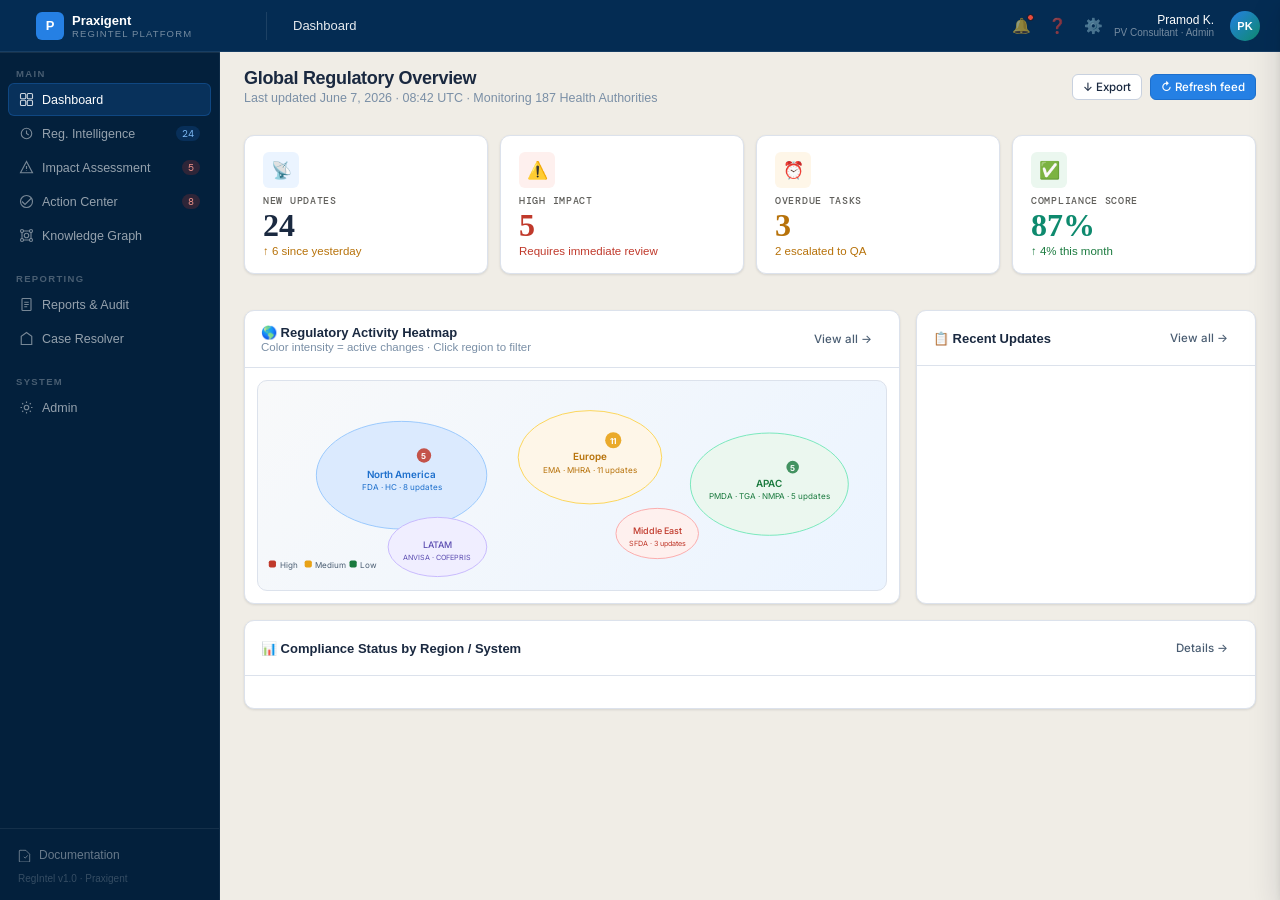
==== platform.html @ 12caf303 "Add files via upload" ====
<!DOCTYPE html>
<html lang="en">
<head>
<meta charset="UTF-8"/>
<meta name="viewport" content="width=device-width,initial-scale=1.0"/>
<title>Praxigent RegIntel Platform</title>
<link rel="preconnect" href="https://fonts.googleapis.com"/>
<link href="https://fonts.googleapis.com/css2?family=Inter:wght@300;400;500;600&family=DM+Mono:wght@400;500&display=swap" rel="stylesheet"/>
<style>
:root{
  --c-navy:#0A1628;--c-navy2:#122040;--c-navy3:#1A3055;
  --c-blue:#1D6FCC;--c-blue2:#2580E4;--c-blue-lt:#EBF4FF;
  --c-teal:#0E8A6E;--c-teal-lt:#E8F7F4;
  --c-red:#C0392B;--c-red-lt:#FEF0EE;
  --c-amber:#B7720A;--c-amber-lt:#FEF6E8;
  --c-green:#1A7A3E;--c-green-lt:#EBF7EF;
  --c-purple:#5C4DB1;--c-purple-lt:#F0EEFF;
  --c-gray-50:#F8F9FA;--c-gray-100:#F0F2F5;--c-gray-200:#E4E8EE;
  --c-gray-300:#CBD2DC;--c-gray-400:#9AAAB8;--c-gray-500:#6B7E95;
  --c-gray-600:#4A5D72;--c-gray-700:#2E3D52;--c-gray-900:#0F1A28;
  --c-white:#FFFFFF;--c-text:#1A2940;--c-text-2:#4A5D72;--c-text-3:#7A8FA6;
  --c-border:#DCE2EC;--c-border2:#C8D1DF;
  --f-sans:'Inter',system-ui,sans-serif;--f-mono:'DM Mono',monospace;
  --sidebar-w:220px;--topbar-h:52px;
  --shadow-sm:0 1px 3px rgba(10,22,40,.08),0 1px 2px rgba(10,22,40,.04);
  --shadow-md:0 4px 12px rgba(10,22,40,.10),0 2px 4px rgba(10,22,40,.06);
  --shadow-lg:0 12px 32px rgba(10,22,40,.14),0 4px 8px rgba(10,22,40,.08);
  --radius:6px;--radius-lg:10px;
}
*,*::before,*::after{box-sizing:border-box;margin:0;padding:0;}
html,body{height:100%;overflow:hidden;}
body{font-family:var(--f-sans);font-size:13px;color:var(--c-text);background:var(--c-gray-100);display:flex;flex-direction:column;}
.topbar{height:var(--topbar-h);background:var(--c-navy);display:flex;align-items:center;padding:0 16px 0 0;flex-shrink:0;z-index:100;box-shadow:0 1px 0 rgba(255,255,255,.08);}
.topbar-logo{width:var(--sidebar-w);padding:0 16px;display:flex;align-items:center;gap:8px;flex-shrink:0;}
.topbar-logo-mark{width:28px;height:28px;border-radius:6px;background:var(--c-blue2);display:flex;align-items:center;justify-content:center;}
.topbar-logo-mark span{font-size:13px;font-weight:600;color:#fff;}
.topbar-logo-text .brand{font-size:13px;font-weight:600;color:#fff;}
.topbar-logo-text .product{font-size:9.5px;font-weight:500;color:rgba(255,255,255,.45);letter-spacing:.12em;text-transform:uppercase;}
.topbar-divider{width:1px;height:28px;background:rgba(255,255,255,.1);margin:0 12px;}
.topbar-breadcrumb{font-size:13px;color:rgba(255,255,255,.9);font-weight:500;}
.topbar-right{margin-left:auto;display:flex;align-items:center;gap:4px;}
.topbar-icon-btn{width:32px;height:32px;border-radius:var(--radius);border:none;background:transparent;color:rgba(255,255,255,.55);cursor:pointer;display:flex;align-items:center;justify-content:center;font-size:15px;transition:all .15s;}
.topbar-icon-btn:hover{background:rgba(255,255,255,.08);color:#fff;}
.notif-wrap{position:relative;}
.notif-dot{position:absolute;top:4px;right:4px;width:7px;height:7px;border-radius:50%;background:#E74C3C;border:1.5px solid var(--c-navy);}
.topbar-avatar{width:30px;height:30px;border-radius:50%;background:linear-gradient(135deg,var(--c-blue2),var(--c-teal));display:flex;align-items:center;justify-content:center;font-size:11px;font-weight:600;color:#fff;cursor:pointer;margin-left:4px;}
.topbar-user-info{text-align:right;margin-right:8px;}
.topbar-user-info .name{font-size:12px;font-weight:500;color:#fff;}
.topbar-user-info .role{font-size:10px;color:rgba(255,255,255,.45);}
.shell{display:flex;flex:1;overflow:hidden;}
.sidebar{width:var(--sidebar-w);flex-shrink:0;background:var(--c-navy2);display:flex;flex-direction:column;overflow-y:auto;border-right:1px solid rgba(255,255,255,.06);}
.sidebar-section{padding:16px 8px 4px;}
.sidebar-section-label{font-size:9.5px;font-weight:600;color:rgba(255,255,255,.28);letter-spacing:.14em;text-transform:uppercase;padding:0 8px;margin-bottom:4px;}
.nav-item{display:flex;align-items:center;gap:8px;padding:8px 10px;border-radius:var(--radius);cursor:pointer;color:rgba(255,255,255,.58);font-size:12.5px;font-weight:400;transition:all .12s;margin-bottom:1px;border:1px solid transparent;}
.nav-item:hover{background:rgba(255,255,255,.06);color:rgba(255,255,255,.85);}
.nav-item.active{background:rgba(29,111,204,.22);color:#fff;font-weight:500;border-color:rgba(29,111,204,.35);}
.nav-item svg{width:15px;height:15px;flex-shrink:0;opacity:.8;}
.nav-badge{margin-left:auto;font-family:var(--f-mono);font-size:10px;background:rgba(199,56,44,.22);color:#F1948A;padding:1px 6px;border-radius:10px;}
.nav-badge.blue{background:rgba(29,111,204,.2);color:#7DB9F4;}
.sidebar-footer{margin-top:auto;padding:12px 8px;border-top:1px solid rgba(255,255,255,.07);}
.sidebar-footer-item{display:flex;align-items:center;gap:8px;padding:7px 10px;border-radius:var(--radius);cursor:pointer;color:rgba(255,255,255,.4);font-size:12px;transition:all .12s;}
.sidebar-footer-item:hover{color:rgba(255,255,255,.7);background:rgba(255,255,255,.05);}
.main{flex:1;display:flex;flex-direction:column;overflow:hidden;min-height:0;}
.view{display:none;flex:1;flex-direction:column;overflow:hidden;min-height:0;}
.view.active{display:flex;}
.page-hdr{padding:16px 24px 0;flex-shrink:0;}
.page-hdr-row{display:flex;align-items:center;gap:12px;margin-bottom:14px;}
.page-title{font-size:18px;font-weight:600;color:var(--c-text);letter-spacing:-.3px;}
.page-subtitle{font-size:12.5px;color:var(--c-text-3);margin-top:2px;}
.page-hdr-right{margin-left:auto;display:flex;gap:8px;}
.btn{display:inline-flex;align-items:center;gap:6px;padding:7px 14px;border-radius:var(--radius);font-size:12.5px;font-weight:500;font-family:var(--f-sans);cursor:pointer;border:1px solid transparent;transition:all .15s;white-space:nowrap;}
.btn-primary{background:var(--c-blue2);color:#fff;border-color:var(--c-blue);}
.btn-primary:hover{background:#1A70D4;}
.btn-secondary{background:#fff;color:var(--c-text);border-color:var(--c-border2);}
.btn-secondary:hover{background:var(--c-gray-50);}
.btn-ghost{background:transparent;color:var(--c-text-2);border-color:transparent;}
.btn-ghost:hover{background:var(--c-gray-100);}
.btn-sm{padding:5px 10px;font-size:11.5px;}
.chip{display:inline-flex;align-items:center;gap:4px;padding:2px 8px;border-radius:20px;font-size:11px;font-weight:500;white-space:nowrap;}
.chip::before{content:'';width:5px;height:5px;border-radius:50%;flex-shrink:0;}
.chip-red{background:var(--c-red-lt);color:var(--c-red);}
.chip-red::before{background:var(--c-red);}
.chip-amber{background:var(--c-amber-lt);color:var(--c-amber);}
.chip-amber::before{background:var(--c-amber);}
.chip-green{background:var(--c-green-lt);color:var(--c-green);}
.chip-green::before{background:var(--c-green);}
.chip-blue{background:var(--c-blue-lt);color:var(--c-blue);}
.chip-blue::before{background:var(--c-blue2);}
.chip-purple{background:var(--c-purple-lt);color:var(--c-purple);}
.chip-purple::before{background:var(--c-purple);}
.chip-gray{background:var(--c-gray-100);color:var(--c-gray-600);}
.chip-gray::before{background:var(--c-gray-400);}
.card{background:#fff;border-radius:var(--radius-lg);border:1px solid var(--c-border);box-shadow:var(--shadow-sm);}
.card-hdr{padding:14px 16px;border-bottom:1px solid var(--c-border);display:flex;align-items:center;gap:8px;}
.card-hdr-title{font-size:13px;font-weight:600;color:var(--c-text);}
.card-hdr-sub{font-size:11.5px;color:var(--c-text-3);margin-top:1px;}
.card-hdr-right{margin-left:auto;display:flex;gap:6px;}
.kpi-grid{display:grid;grid-template-columns:repeat(4,1fr);gap:12px;margin-bottom:16px;}
.kpi-tile{background:#fff;border-radius:var(--radius-lg);border:1px solid var(--c-border);padding:16px 18px;box-shadow:var(--shadow-sm);}
.kpi-icon{width:36px;height:36px;border-radius:var(--radius);display:flex;align-items:center;justify-content:center;font-size:17px;margin-bottom:6px;}
.kpi-label{font-size:11px;font-weight:500;color:var(--c-text-3);text-transform:uppercase;letter-spacing:.06em;margin-bottom:2px;}
.kpi-val{font-size:28px;font-weight:600;color:var(--c-text);line-height:1.1;}
.kpi-delta{font-size:11.5px;margin-top:3px;}
.data-table-wrap{overflow:auto;flex:1;}
.data-table{width:100%;border-collapse:collapse;}
.data-table th{text-align:left;padding:9px 14px;font-size:10.5px;font-weight:600;text-transform:uppercase;letter-spacing:.06em;color:var(--c-text-3);border-bottom:1px solid var(--c-border);background:var(--c-gray-50);white-space:nowrap;position:sticky;top:0;z-index:2;}
.data-table td{padding:10px 14px;border-bottom:1px solid var(--c-gray-100);font-size:12.5px;color:var(--c-text);vertical-align:middle;}
.data-table tr:last-child td{border-bottom:none;}
.data-table tbody tr{cursor:pointer;transition:background .1s;}
.data-table tbody tr:hover td{background:var(--c-blue-lt);}
.filters-bar{display:flex;gap:8px;padding:12px 24px;align-items:center;border-bottom:1px solid var(--c-border);background:#fff;flex-shrink:0;flex-wrap:wrap;}
.search-box{display:flex;align-items:center;gap:6px;background:var(--c-gray-50);border:1px solid var(--c-border);border-radius:var(--radius);padding:6px 10px;min-width:220px;}
.search-box input{border:none;background:transparent;font-size:12.5px;color:var(--c-text);outline:none;width:100%;}
.search-box input::placeholder{color:var(--c-text-3);}
.filter-select{border:1px solid var(--c-border);border-radius:var(--radius);padding:6px 28px 6px 10px;font-size:12.5px;color:var(--c-text);background:var(--c-gray-50);cursor:pointer;appearance:none;background-image:url("data:image/svg+xml,%3Csvg xmlns='http://www.w3.org/2000/svg' width='12' height='8'%3E%3Cpath d='M1 1l5 5 5-5' stroke='%236B7E95' stroke-width='1.5' fill='none' stroke-linecap='round'/%3E%3C/svg%3E");background-repeat:no-repeat;background-position:right 8px center;outline:none;}
.panel-overlay{position:fixed;inset:0;background:rgba(10,22,40,.4);z-index:200;display:none;}
.panel-overlay.open{display:block;}
.slide-panel{position:fixed;top:0;right:0;bottom:0;width:520px;background:#fff;z-index:201;box-shadow:var(--shadow-lg);display:flex;flex-direction:column;transform:translateX(100%);transition:transform .25s cubic-bezier(.4,0,.2,1);}
.slide-panel.open{transform:translateX(0);}
.sp-hdr{padding:16px 20px;border-bottom:1px solid var(--c-border);display:flex;align-items:flex-start;gap:10px;flex-shrink:0;}
.sp-hdr-info{flex:1;}
.sp-hdr-title{font-size:15px;font-weight:600;color:var(--c-text);margin-bottom:3px;}
.sp-hdr-meta{font-size:11.5px;color:var(--c-text-3);display:flex;align-items:center;gap:8px;flex-wrap:wrap;}
.sp-close{width:30px;height:30px;border-radius:var(--radius);border:none;background:var(--c-gray-100);cursor:pointer;display:flex;align-items:center;justify-content:center;font-size:16px;color:var(--c-text-2);}
.sp-close:hover{background:var(--c-gray-200);}
.sp-body{flex:1;overflow-y:auto;padding:20px;}
.sp-section{margin-bottom:20px;}
.sp-section-label{font-size:10.5px;font-weight:600;text-transform:uppercase;letter-spacing:.08em;color:var(--c-text-3);margin-bottom:8px;}
.sp-footer{padding:14px 20px;border-top:1px solid var(--c-border);display:flex;gap:8px;flex-shrink:0;}
.ai-summary{background:linear-gradient(135deg,#EBF4FF,#E8F7F4);border:1px solid rgba(29,111,204,.15);border-radius:var(--radius-lg);padding:14px 16px;margin-bottom:16px;}
.ai-summary-label{font-size:10px;font-weight:600;text-transform:uppercase;letter-spacing:.1em;color:var(--c-blue);display:flex;align-items:center;gap:6px;margin-bottom:6px;}
.ai-summary-label::before{content:'✦';font-size:12px;}
.ai-summary-text{font-size:12.5px;color:var(--c-text);line-height:1.65;}
.impact-badge{display:inline-flex;align-items:center;gap:5px;padding:4px 10px;border-radius:var(--radius);font-size:12px;font-weight:600;}
.impact-high{background:#FEF0EE;color:#C0392B;border:1px solid rgba(192,57,43,.2);}
.impact-medium{background:#FEF6E8;color:#B7720A;border:1px solid rgba(183,114,10,.2);}
.impact-low{background:#EBF7EF;color:#1A7A3E;border:1px solid rgba(26,122,62,.2);}
.progress-bar{height:6px;background:var(--c-gray-200);border-radius:10px;overflow:hidden;}
.progress-fill{height:100%;border-radius:10px;transition:width .4s;}
.progress-blue{background:var(--c-blue2);}
.progress-green{background:var(--c-teal);}
.progress-red{background:var(--c-red);}
.progress-amber{background:#E8A217;}
.tabs-bar{display:flex;gap:0;border-bottom:1px solid var(--c-border);flex-shrink:0;}
.tab-item{padding:10px 16px;font-size:12.5px;font-weight:500;cursor:pointer;border-bottom:2px solid transparent;color:var(--c-text-3);transition:all .15s;white-space:nowrap;}
.tab-item:hover{color:var(--c-text);}
.tab-item.active{color:var(--c-blue2);border-bottom-color:var(--c-blue2);}
.tab-panel{display:none;flex:1;overflow:hidden;flex-direction:column;}
.tab-panel.active{display:flex;}
.content-area{flex:1;overflow-y:auto;padding:0 24px 24px;}
.two-col{display:grid;grid-template-columns:1fr 340px;gap:16px;}
.three-col{display:grid;grid-template-columns:1fr 1fr 1fr;gap:12px;}
.section-gap{display:flex;flex-direction:column;gap:16px;}
.kanban{display:grid;grid-template-columns:repeat(4,1fr);gap:12px;align-items:start;}
.kanban-col{background:var(--c-gray-50);border-radius:var(--radius-lg);border:1px solid var(--c-border);overflow:hidden;}
.kanban-col-hdr{padding:10px 12px;border-bottom:1px solid var(--c-border);display:flex;align-items:center;gap:6px;}
.kanban-col-title{font-size:12px;font-weight:600;color:var(--c-text);}
.kanban-count{font-family:var(--f-mono);font-size:10px;background:var(--c-gray-200);color:var(--c-text-3);padding:1px 6px;border-radius:8px;margin-left:auto;}
.kanban-cards{padding:8px;display:flex;flex-direction:column;gap:6px;}
.kanban-card{background:#fff;border-radius:var(--radius);border:1px solid var(--c-border);padding:10px 12px;cursor:pointer;transition:all .15s;box-shadow:var(--shadow-sm);}
.kanban-card:hover{border-color:var(--c-blue2);box-shadow:0 0 0 2px rgba(29,111,204,.1);}
.kanban-card-title{font-size:12px;font-weight:500;color:var(--c-text);margin-bottom:5px;line-height:1.4;}
.audit-row{display:flex;gap:12px;padding:10px 0;border-bottom:1px solid var(--c-gray-100);align-items:flex-start;}
.audit-row:last-child{border-bottom:none;}
.audit-icon{width:28px;height:28px;border-radius:50%;flex-shrink:0;display:flex;align-items:center;justify-content:center;font-size:12px;}
.audit-time{font-size:11px;color:var(--c-text-3);font-family:var(--f-mono);flex-shrink:0;}
.kg-canvas{width:100%;height:100%;overflow:hidden;background:radial-gradient(ellipse at 50% 50%,#EBF4FF 0%,var(--c-gray-50) 70%);}
::-webkit-scrollbar{width:5px;height:5px;}
::-webkit-scrollbar-track{background:transparent;}
::-webkit-scrollbar-thumb{background:var(--c-gray-300);border-radius:10px;}

/* ── CASE RESOLVER (from index.html) ── */

:root{
  --navy:#03203C;--navy2:#042C53;--blue:#0A5F9A;--sky:#378ADD;
  --skylt:#B5D4F4;--teal:#1D9E75;--teallt:#9FE1CB;--tealdk:#085041;
  --amber:#BA7517;--coral:#D85A30;--red:#A32D2D;
  --white:#F8F6F2;--cream:#EEE9E0;--gray:#888780;
  --text:#1A1A18;--muted:#5F5E5A;--border:rgba(3,32,60,0.09);
  --serif:'DM Serif Display',Georgia,serif;
  --sans:'Figtree',sans-serif;
  --mono:'DM Mono',monospace;
  --sidebar:220px;--header:52px;
}
*,*::before,*::after{box-sizing:border-box;margin:0;padding:0;}
html,body{height:100%;overflow:hidden;}
body{font-family:var(--sans);background:#F0EDE6;color:var(--text);display:flex;flex-direction:column;}

/* ─── TOPBAR ─── */
.topbar{
  height:var(--header);background:var(--navy2);flex-shrink:0;
  display:flex;align-items:center;padding:0 20px;gap:14px;
  border-bottom:1px solid rgba(181,212,244,0.1);position:relative;z-index:60;
}
.tb-logo{font-family:var(--serif);font-size:17px;color:var(--skylt);letter-spacing:.01em;}
.tb-sep{width:1px;height:20px;background:rgba(181,212,244,0.2);}
.tb-product{font-family:var(--mono);font-size:10px;color:var(--teallt);letter-spacing:.14em;text-transform:uppercase;}
.tb-right{margin-left:auto;display:flex;align-items:center;gap:8px;}
.tb-badge{font-family:var(--mono);font-size:10px;padding:3px 10px;
  border-radius:20px;background:rgba(29,158,117,0.2);color:var(--teallt);
  border:1px solid rgba(29,158,117,0.3);}
.tb-btn{background:transparent;border:1px solid rgba(181,212,244,0.2);
  color:var(--skylt);font-size:11.5px;font-family:var(--sans);
  padding:5px 12px;border-radius:5px;cursor:pointer;transition:all .15s;}
.tb-btn:hover{background:rgba(55,138,221,0.15);}
.tb-btn.accent{background:var(--teal);border-color:var(--teal);color:#fff;}
.tb-btn.accent:hover{background:#0F6E56;}

/* ─── API PANEL ─── */
.api-panel{
  display:none;position:absolute;top:var(--header);right:12px;
  background:#fff;border-radius:10px;border:1px solid var(--border);
  padding:20px 22px;width:370px;z-index:200;
  box-shadow:0 8px 40px rgba(3,32,60,0.2);
}
.api-panel.open{display:block;}
.api-panel h4{font-family:var(--serif);font-size:18px;color:var(--navy);margin-bottom:5px;}
.api-panel p{font-size:12px;color:var(--muted);margin-bottom:12px;line-height:1.55;}
.api-note{font-size:11px;color:var(--muted);background:rgba(55,138,221,0.06);
  padding:8px 10px;border-radius:5px;border-left:2px solid var(--sky);margin-bottom:12px;line-height:1.55;}
.api-row{display:flex;gap:8px;margin-top:2px;}
.api-row button{flex:1;padding:8px;border-radius:6px;border:none;
  font-size:12.5px;font-family:var(--sans);font-weight:500;cursor:pointer;transition:all .15s;}
.api-primary{background:var(--navy2);color:var(--skylt);}
.api-primary:hover{background:var(--blue);}
.api-secondary{background:var(--cream);color:var(--muted);}
.api-status{display:none;margin-top:10px;font-size:12px;padding:7px 10px;border-radius:5px;line-height:1.4;}

/* ─── SHELL ─── */
.shell{display:flex;flex:1;overflow:hidden;}

/* ─── SIDEBAR ─── */
.sidebar{
  width:var(--sidebar);flex-shrink:0;
  background:var(--navy);
  display:flex;flex-direction:column;
  border-right:1px solid rgba(181,212,244,0.06);
  overflow-y:auto;
}
.sb-section{padding:14px 12px 6px;}
.sb-section-label{font-family:var(--mono);font-size:9px;color:rgba(181,212,244,0.28);
  letter-spacing:.14em;text-transform:uppercase;margin-bottom:6px;padding:0 4px;}
.sb-item{
  display:flex;align-items:center;gap:8px;
  padding:7px 10px;border-radius:6px;cursor:pointer;
  font-size:12.5px;color:rgba(181,212,244,0.55);
  transition:all .12s;margin-bottom:1px;border:1px solid transparent;
}
.sb-item:hover{background:rgba(55,138,221,0.1);color:var(--skylt);}
.sb-item.active{background:rgba(29,158,117,0.15);color:var(--teallt);border-color:rgba(29,158,117,0.2);}
.sb-item svg{width:14px;height:14px;opacity:.7;flex-shrink:0;}
.sb-item.active svg{opacity:1;}
.sb-badge{margin-left:auto;font-family:var(--mono);font-size:9px;
  background:rgba(216,90,48,0.25);color:#F0997B;padding:1px 6px;border-radius:8px;}
.sb-divider{border:none;border-top:1px solid rgba(181,212,244,0.07);margin:6px 12px;}
.new-case-btn{
  margin:12px;background:var(--teal);color:#fff;border:none;
  border-radius:7px;padding:9px 12px;font-size:12.5px;font-family:var(--sans);
  font-weight:500;cursor:pointer;width:calc(100% - 24px);
  display:flex;align-items:center;justify-content:center;gap:7px;transition:background .15s;
}
.new-case-btn:hover{background:#0F6E56;}

/* recent searches in sidebar */
.sb-recent{padding:0 12px 12px;}
.sb-recent-item{
  padding:7px 10px;border-radius:6px;cursor:pointer;
  border:1px solid rgba(181,212,244,0.07);margin-bottom:4px;
  transition:all .12s;background:rgba(181,212,244,0.03);
}
.sb-recent-item:hover{background:rgba(55,138,221,0.1);border-color:rgba(55,138,221,0.2);}
.sb-ri-product{font-size:11.5px;color:var(--skylt);font-weight:500;
  white-space:nowrap;overflow:hidden;text-overflow:ellipsis;}
.sb-ri-ae{font-size:10px;color:rgba(181,212,244,0.4);margin-top:1px;
  white-space:nowrap;overflow:hidden;text-overflow:ellipsis;}
.sb-ri-meta{display:flex;align-items:center;gap:5px;margin-top:3px;}
.sb-ri-tag{font-family:var(--mono);font-size:9px;padding:1px 5px;border-radius:6px;}
.sb-footer{padding:12px;margin-top:auto;border-top:1px solid rgba(181,212,244,0.07);}
.sb-footer-txt{font-family:var(--mono);font-size:9px;color:rgba(181,212,244,0.18);line-height:1.8;}

/* ─── WORKSPACE ─── */
.workspace{flex:1;display:flex;flex-direction:column;overflow:hidden;min-height:0;}
.view{display:none;flex:1;flex-direction:column;overflow:hidden;min-height:0;}
.view.active{display:flex;}

/* ─── DASHBOARD ─── */
.dash-scroll{overflow-y:auto;padding:24px 28px;flex:1;}
.dash-greeting{margin-bottom:22px;}
.dash-greeting h2{font-family:var(--serif);font-size:26px;color:var(--navy);}
.dash-greeting p{font-size:13px;color:var(--muted);margin-top:4px;}
.kpi-grid{display:grid;grid-template-columns:repeat(4,1fr);gap:12px;margin-bottom:20px;}
.kpi{background:#fff;border-radius:10px;border:1px solid var(--border);padding:16px 18px;
  box-shadow:0 1px 8px rgba(3,32,60,0.04);}
.kpi-val{font-family:var(--serif);font-size:32px;line-height:1;margin-bottom:4px;}
.kpi-label{font-size:10px;text-transform:uppercase;letter-spacing:.07em;
  color:var(--muted);font-family:var(--mono);}
.kpi-sub{font-size:11.5px;margin-top:5px;font-weight:500;}

.dash-row{display:grid;grid-template-columns:1fr 1fr;gap:16px;margin-bottom:16px;}
.dash-card{background:#fff;border-radius:10px;border:1px solid var(--border);
  overflow:hidden;box-shadow:0 1px 8px rgba(3,32,60,0.04);}
.dash-card-hdr{padding:12px 16px;border-bottom:1px solid var(--border);
  display:flex;align-items:center;justify-content:space-between;}
.dash-card-hdr h3{font-size:13px;font-weight:600;color:var(--navy);}
.dash-card-hdr span{font-size:11px;color:var(--muted);}

/* obligation tracker table */
.ot-table{width:100%;border-collapse:collapse;}
.ot-table th{text-align:left;padding:8px 14px;font-size:10px;text-transform:uppercase;
  letter-spacing:.07em;color:var(--muted);border-bottom:1px solid var(--border);
  font-family:var(--mono);font-weight:500;background:rgba(3,32,60,0.02);}
.ot-table td{padding:9px 14px;border-bottom:1px solid rgba(3,32,60,0.04);
  font-size:12px;color:var(--text);vertical-align:middle;}
.ot-table tr:last-child td{border-bottom:none;}
.ot-table tr{cursor:pointer;transition:background .1s;}
.ot-table tr:hover td{background:rgba(55,138,221,0.03);}
.tag{display:inline-block;padding:2px 7px;border-radius:9px;
  font-size:10px;font-weight:500;font-family:var(--mono);}
.t7{background:#FCEBEB;color:#A32D2D;}
.t15{background:#FAEEDA;color:#854F0B;}
.t30{background:#E6F1FB;color:#185FA5;}
.t90{background:#EAF3DE;color:#3B6D11;}
.tper{background:#EEEDFE;color:#3C3489;}
.tdom{background:#EAF3DE;color:#3B6D11;}
.tfor{background:#EEEDFE;color:#3C3489;}
.tover{background:#FCEBEB;color:#A32D2D;border:1px solid rgba(230,75,74,.3);}
.tok{background:#E1F5EE;color:#085041;}
.trisk{background:#FAEEDA;color:#854F0B;}
.tsusar{background:#FAECE7;color:#993C1D;border:1px solid rgba(208,90,48,.3);}

/* HA coverage mini map */
.ha-map{display:grid;grid-template-columns:repeat(4,1fr);gap:6px;padding:14px 16px;}
.ha-pill{padding:7px 10px;border-radius:7px;border:1px solid var(--border);
  background:rgba(3,32,60,0.02);cursor:default;}
.ha-pill-code{font-family:var(--mono);font-size:9px;font-weight:500;margin-bottom:2px;}
.ha-pill-country{font-size:11px;color:var(--text);}
.ha-pill-reg{font-size:9px;color:var(--muted);margin-top:1px;}

/* activity feed */
.activity-feed{padding:8px 16px;}
.af-item{display:flex;gap:10px;padding:9px 0;border-bottom:1px solid rgba(3,32,60,0.04);align-items:flex-start;}
.af-item:last-child{border-bottom:none;}
.af-dot{width:8px;height:8px;border-radius:50%;flex-shrink:0;margin-top:4px;}
.af-txt{font-size:12px;color:var(--text);line-height:1.5;flex:1;}
.af-time{font-size:10px;color:var(--muted);font-family:var(--mono);flex-shrink:0;}

/* ─── CASE INTAKE VIEW ─── */
.intake-shell{display:flex;flex:1;overflow:hidden;min-height:0;}
.form-panel{
  width:400px;flex-shrink:0;background:#fff;display:flex;flex-direction:column;
  border-right:1px solid var(--border);overflow:hidden;min-height:0;
}
.form-panel-hdr{background:var(--navy);padding:16px 20px;flex-shrink:0;}
.form-panel-hdr h2{font-family:var(--serif);font-size:19px;color:var(--white);margin-bottom:2px;}
.form-panel-hdr p{font-size:11.5px;color:rgba(181,212,244,0.6);}
.form-body{padding:18px 20px;overflow-y:auto;flex:1;min-height:0;}
.form-sec-label{font-family:var(--mono);font-size:9px;letter-spacing:.12em;
  text-transform:uppercase;color:var(--muted);
  border-bottom:1px solid var(--border);padding-bottom:5px;margin:16px 0 12px;}
.form-sec-label:first-child{margin-top:0;}
.fg{margin-bottom:11px;}
.fl{font-size:11px;font-weight:600;color:var(--muted);display:block;
  margin-bottom:4px;text-transform:uppercase;letter-spacing:.05em;}
.req{color:var(--coral);}
input[type=text],input[type=date],select,textarea{
  width:100%;border:1px solid rgba(3,32,60,0.14);border-radius:6px;
  padding:8px 10px;font-size:13px;font-family:var(--sans);
  color:var(--text);background:#fff;outline:none;transition:border-color .15s;
}
input:focus,select:focus,textarea:focus{border-color:var(--sky);box-shadow:0 0 0 2px rgba(55,138,221,0.1);}
textarea{resize:vertical;min-height:90px;line-height:1.5;}
select{appearance:none;
  background-image:url("data:image/svg+xml,%3Csvg xmlns='http://www.w3.org/2000/svg' width='12' height='8'%3E%3Cpath d='M1 1l5 5 5-5' stroke='%23888' stroke-width='1.5' fill='none' stroke-linecap='round'/%3E%3C/svg%3E");
  background-repeat:no-repeat;background-position:right 10px center;}
.cb-grid{display:grid;grid-template-columns:1fr 1fr;gap:4px;}
.cb-item{display:flex;align-items:center;gap:6px;font-size:12px;cursor:pointer;
  padding:5px 8px;border:1px solid var(--border);border-radius:5px;transition:all .12s;}
.cb-item:hover{border-color:var(--sky);}
.cb-item input{accent-color:var(--teal);width:13px;height:13px;}
.cb-item.ck{border-color:var(--teal);background:rgba(29,158,117,0.05);}
.ha-grid{display:grid;grid-template-columns:1fr 1fr;gap:4px;}
.ha-item{display:flex;align-items:center;gap:6px;font-size:11.5px;cursor:pointer;
  padding:5px 7px;border:1px solid var(--border);border-radius:5px;transition:all .12s;}
.ha-item:hover{border-color:var(--sky);}
.ha-item input{accent-color:var(--teal);width:12px;height:12px;}
.ha-item.ck{border-color:var(--teal);background:rgba(29,158,117,0.05);color:var(--tealdk);}
.extract-btn{
  width:100%;background:var(--blue);color:#fff;border:none;
  border-radius:6px;padding:10px;font-size:13px;font-weight:500;
  font-family:var(--sans);cursor:pointer;transition:all .15s;margin-bottom:4px;
}
.extract-btn:hover:not(:disabled){background:#0A5F9A;}
.extract-btn:disabled{opacity:.5;cursor:not-allowed;}
.extract-status{display:none;margin-top:8px;padding:8px 11px;border-radius:0 6px 6px 0;
  font-size:12px;line-height:1.55;}
.run-btn{
  width:100%;background:var(--navy2);color:var(--skylt);border:none;
  border-radius:7px;padding:12px;font-size:13.5px;font-weight:500;
  font-family:var(--sans);cursor:pointer;transition:all .2s;
  display:flex;align-items:center;justify-content:center;gap:8px;margin-top:4px;
}
.run-btn:hover:not(:disabled){background:var(--blue);}
.run-btn:disabled{opacity:.5;cursor:not-allowed;}
.demo-link{width:100%;text-align:center;font-size:12px;color:var(--muted);
  background:none;border:1px solid var(--border);border-radius:6px;
  padding:7px;cursor:pointer;margin-top:6px;transition:all .15s;}
.demo-link:hover{background:var(--cream);}

/* ─── RESULTS PANEL ─── */
.results-panel{flex:1;display:flex;flex-direction:column;overflow:hidden;min-height:0;}
.results-scroll{flex:1;overflow-y:auto;overflow-x:hidden;padding:20px 24px;display:flex;flex-direction:column;gap:16px;min-height:0;}
.empty-state{
  flex:1;display:flex;flex-direction:column;align-items:center;
  justify-content:center;padding:40px;text-align:center;
}
.empty-state .ei{font-size:48px;opacity:.12;margin-bottom:16px;}
.empty-state h3{font-family:var(--serif);font-size:20px;color:var(--navy);margin-bottom:8px;}
.empty-state p{font-size:13px;color:var(--muted);line-height:1.6;max-width:300px;}

/* loading */
.loading-shell{padding:32px;text-align:center;}
.loading-shell h3{font-family:var(--serif);font-size:18px;color:var(--navy);margin-bottom:8px;}
.pipeline{display:flex;justify-content:center;gap:6px;margin:16px 0;flex-wrap:wrap;}
.ps{font-family:var(--mono);font-size:9px;letter-spacing:.06em;padding:3px 9px;
  border-radius:10px;background:rgba(3,32,60,0.06);color:var(--muted);transition:all .3s;}
.ps.run{background:rgba(55,138,221,0.15);color:var(--sky);animation:pulse .8s infinite alternate;}
.ps.done{background:rgba(29,158,117,0.15);color:var(--teal);}
@keyframes pulse{from{opacity:.6}to{opacity:1}}

/* ─── TREE RESULTS ─── */
.tree-shell{background:#fff;border-radius:12px;border:1px solid var(--border);
  overflow:hidden;box-shadow:0 2px 16px rgba(3,32,60,0.05);}
.tree-topbar{background:var(--navy);padding:14px 18px;}
.tree-topbar h3{font-family:var(--serif);font-size:17px;color:var(--white);margin-bottom:2px;}
.tree-topbar .sub{font-size:11px;color:rgba(181,212,244,0.55);}
.case-sum-bar{display:grid;grid-template-columns:repeat(4,1fr);border-bottom:1px solid var(--border);}
.csb{padding:10px 14px;border-right:1px solid var(--border);}
.csb:last-child{border-right:none;}
.csb-k{font-size:9px;text-transform:uppercase;letter-spacing:.08em;color:var(--muted);
  margin-bottom:2px;font-family:var(--mono);}
.csb-v{font-size:12.5px;font-weight:500;color:var(--text);}
.csb-v.alert{color:#A32D2D;} .csb-v.warn{color:#854F0B;} .csb-v.ok{color:#085041;}
.tree-legend{display:flex;gap:14px;padding:8px 16px;border-bottom:1px solid var(--border);
  background:rgba(3,32,60,0.015);flex-wrap:wrap;}
.tl-item{display:flex;align-items:center;gap:4px;font-size:10.5px;color:var(--muted);}
.tl-dot{width:8px;height:8px;border-radius:50%;}
.dot-over{background:#E24B4A;} .dot-risk{background:#EF9F27;}
.dot-ok{background:#1D9E75;} .dot-per{background:#7F77DD;} .dot-na{background:#B4B2A9;}
.tree-body{padding:12px 16px;display:flex;flex-direction:column;gap:6px;}
.t-country{border:1px solid var(--border);border-radius:8px;overflow:hidden;}
.t-country-hdr{display:flex;align-items:center;gap:8px;padding:10px 12px;
  cursor:pointer;background:rgba(3,32,60,0.025);transition:background .12s;user-select:none;}
.t-country-hdr:hover{background:rgba(3,32,60,0.05);}
.t-country-name{font-size:13px;font-weight:600;color:var(--navy);}
.t-country-ha{font-size:11px;color:var(--muted);margin-left:2px;}
.t-caret{margin-left:auto;font-size:10px;color:var(--muted);transition:transform .2s;}
.t-country-hdr.open .t-caret{transform:rotate(90deg);}
.t-country-body{display:none;border-top:1px solid var(--border);}
.t-country-body.open{display:block;}
.t-ha{border-bottom:1px solid rgba(3,32,60,0.04);}
.t-ha:last-child{border-bottom:none;}
.t-ha-hdr{display:flex;align-items:center;gap:8px;padding:9px 14px 9px 26px;
  cursor:pointer;transition:background .1s;}
.t-ha-hdr:hover{background:rgba(3,32,60,0.02);}
.t-ha-hdr.open .t-ha-caret{transform:rotate(90deg);}
.t-ha-code{font-family:var(--mono);font-size:9.5px;font-weight:500;
  padding:2px 7px;border-radius:9px;}
.t-ha-name{font-size:12px;color:var(--text);font-weight:500;}
.t-ha-caret{margin-left:auto;font-size:10px;color:var(--muted);transition:transform .2s;}
.t-ha-body{display:none;border-top:1px solid rgba(3,32,60,0.05);background:rgba(3,32,60,0.01);}
.t-ha-body.open{display:block;}
.t-rep{display:flex;align-items:stretch;border-bottom:1px solid rgba(3,32,60,0.04);
  transition:background .1s;position:relative;}
.t-rep:last-child{border-bottom:none;}
.t-rep:hover{background:rgba(55,138,221,0.025);}
.t-rep:hover .t-rep-detail{display:block;}
.t-rep-stripe{width:3px;flex-shrink:0;}
.t-rep-inner{flex:1;padding:9px 12px 9px 16px;display:flex;align-items:center;gap:10px;flex-wrap:wrap;}
.t-rep-name{font-size:11.5px;font-weight:600;color:var(--text);min-width:170px;flex-shrink:0;}
.t-rep-reg{font-size:9.5px;color:var(--sky);font-family:var(--mono);display:block;margin-top:1px;}
.t-rep-detail{
  display:none;width:100%;margin-top:6px;padding:8px 10px;
  background:#fff;border-radius:5px;border:1px solid var(--border);
  font-size:11px;color:var(--muted);line-height:1.6;
}
.t-rep-detail strong{color:var(--text);}

/* collapsible sections */
.coll-hdr{padding:9px 14px;display:flex;align-items:center;gap:8px;
  cursor:pointer;border-top:1px solid var(--border);background:rgba(3,32,60,0.015);}
.coll-hdr:hover{background:rgba(3,32,60,0.04);}
.coll-title{font-size:12px;font-weight:600;color:var(--navy);}
.coll-caret{margin-left:auto;font-size:10px;color:var(--muted);transition:transform .2s;}
.coll-hdr.open .coll-caret{transform:rotate(90deg);}
.coll-body{display:none;}
.coll-body.open{display:block;}
.narrative-body{padding:14px 16px;font-size:12.5px;line-height:1.85;
  color:var(--text);border-left:3px solid var(--navy2);}
.placeholder{color:var(--coral);font-style:italic;}
.gap-row{display:flex;gap:10px;padding:8px 14px;border-bottom:1px solid rgba(3,32,60,0.04);align-items:flex-start;}
.gap-row:last-child{border-bottom:none;}
.gap-icon{font-size:13px;flex-shrink:0;margin-top:1px;}
.gap-txt{font-size:12px;color:var(--text);line-height:1.5;}
.gap-sub{font-size:10.5px;color:var(--muted);}
.tree-footer{padding:10px 16px;border-top:1px solid var(--border);
  display:flex;gap:8px;background:rgba(3,32,60,0.015);}
.tf-btn{padding:6px 13px;border-radius:5px;border:1px solid var(--border);
  background:transparent;color:var(--muted);font-size:11.5px;font-family:var(--sans);cursor:pointer;transition:all .15s;}
.tf-btn:hover{background:var(--cream);}
.tf-btn.primary{background:var(--navy2);color:var(--skylt);border-color:var(--navy2);}
.tf-btn.primary:hover{background:var(--blue);}

/* ─── HISTORY VIEW ─── */
.hist-scroll{overflow-y:auto;padding:24px 28px;flex:1;}
.hist-hdr{margin-bottom:20px;display:flex;align-items:center;justify-content:space-between;}
.hist-hdr h2{font-family:var(--serif);font-size:22px;color:var(--navy);}
.hist-grid{display:grid;grid-template-columns:repeat(3,1fr);gap:12px;}
.hist-card{background:#fff;border-radius:10px;border:1px solid var(--border);
  padding:16px 18px;cursor:pointer;transition:all .15s;
  box-shadow:0 1px 8px rgba(3,32,60,0.04);}
.hist-card:hover{border-color:var(--sky);box-shadow:0 4px 20px rgba(3,32,60,0.1);transform:translateY(-1px);}
.hc-product{font-size:13.5px;font-weight:600;color:var(--navy);margin-bottom:3px;}
.hc-ae{font-size:12px;color:var(--muted);margin-bottom:10px;line-height:1.45;}
.hc-meta{display:flex;gap:6px;flex-wrap:wrap;margin-bottom:8px;}
.hc-date{font-size:10px;color:var(--muted);font-family:var(--mono);}
.hc-footer{display:flex;align-items:center;justify-content:space-between;margin-top:10px;
  padding-top:8px;border-top:1px solid var(--border);}
.hc-has{font-size:10.5px;color:var(--muted);}
.hc-del{font-size:10px;color:var(--muted);background:none;border:none;cursor:pointer;
  padding:2px 6px;border-radius:4px;transition:all .12s;}
.hc-del:hover{background:#FCEBEB;color:#A32D2D;}
.hist-empty{text-align:center;padding:60px;color:var(--muted);}
.hist-empty h3{font-family:var(--serif);font-size:18px;color:var(--navy);margin-bottom:8px;}

/* ─── SETTINGS VIEW ─── */
.settings-scroll{overflow-y:auto;padding:24px 28px;flex:1;}
.settings-scroll h2{font-family:var(--serif);font-size:22px;color:var(--navy);margin-bottom:20px;}
.settings-section{background:#fff;border-radius:10px;border:1px solid var(--border);
  overflow:hidden;margin-bottom:16px;box-shadow:0 1px 8px rgba(3,32,60,0.04);}
.ss-hdr{padding:12px 16px;border-bottom:1px solid var(--border);background:rgba(3,32,60,0.02);}
.ss-hdr h3{font-size:13px;font-weight:600;color:var(--navy);}
.ss-row{display:flex;align-items:center;justify-content:space-between;
  padding:12px 16px;border-bottom:1px solid rgba(3,32,60,0.04);}
.ss-row:last-child{border-bottom:none;}
.ss-row-label{font-size:13px;color:var(--text);}
.ss-row-sub{font-size:11px;color:var(--muted);margin-top:2px;}
.ss-input{border:1px solid var(--border);border-radius:6px;padding:7px 10px;
  font-size:12.5px;font-family:var(--sans);outline:none;transition:border-color .15s;
  color:var(--text);background:#fff;min-width:200px;}
.ss-input:focus{border-color:var(--sky);}
.ss-btn{padding:7px 14px;border-radius:6px;border:1px solid var(--border);
  background:transparent;font-size:12px;font-family:var(--sans);cursor:pointer;
  color:var(--muted);transition:all .15s;}
.ss-btn:hover{background:var(--cream);}
.ss-btn.primary{background:var(--navy2);color:var(--skylt);border-color:var(--navy2);}
.ss-btn.danger{background:#FCEBEB;color:#A32D2D;border-color:rgba(163,45,45,0.2);}

::-webkit-scrollbar{width:4px;height:4px;}
::-webkit-scrollbar-track{background:transparent;}
::-webkit-scrollbar-thumb{background:rgba(3,32,60,0.12);border-radius:10px;}
@media print{.sidebar,.topbar{display:none!important;}.workspace{display:block!important;}}

/* ── WHODD / MEDDRA LOOKUP WIDGETS ── */
.dict-wrap{position:relative;}
.dict-input-row{display:flex;gap:6px;align-items:center;}
.dict-input-row input,.dict-input-row textarea{flex:1;}
.lookup-btn{
  background:var(--navy2);color:var(--skylt);border:none;border-radius:5px;
  padding:6px 10px;font-size:11px;font-family:var(--sans);cursor:pointer;
  white-space:nowrap;flex-shrink:0;transition:background .15s;
  display:flex;align-items:center;gap:4px;
}
.lookup-btn:hover:not(:disabled){background:var(--blue);}
.lookup-btn:disabled{opacity:.5;cursor:not-allowed;}
.lookup-btn svg{width:12px;height:12px;flex-shrink:0;}
.dict-badge{
  display:none;margin-top:5px;padding:7px 10px;border-radius:5px;
  font-size:11px;line-height:1.55;border-left:3px solid;
}
.dict-badge.whodd{background:rgba(10,95,154,0.07);border-color:#0A5F9A;color:#042C53;}
.dict-badge.meddra{background:rgba(52,125,221,.07);border-color:#378ADD;color:#03203C;}
.dict-badge.error{background:rgba(163,45,45,0.07);border-color:#E24B4A;color:#791F1F;}
.dict-badge strong{font-weight:600;}
.dict-badge .dict-row{display:flex;gap:6px;align-items:center;margin-bottom:2px;flex-wrap:wrap;}
.dict-badge .dict-label{font-size:9.5px;text-transform:uppercase;letter-spacing:.07em;color:var(--muted);min-width:60px;}
.dict-badge .dict-val{font-weight:500;color:var(--text);}
.dict-badge .dict-tag{font-size:9px;padding:1px 6px;border-radius:8px;
  background:rgba(10,95,154,0.12);color:#0A5F9A;font-family:var(--mono);}
.dict-badge .dict-tag.meddra-tag{background:rgba(52,125,221,.12);color:#185FA5;}
.dict-loading{font-size:11px;color:var(--muted);margin-top:5px;display:none;}
.dict-source{font-size:9px;color:var(--muted);margin-top:5px;font-family:var(--mono);}

</style>
</head>
<body>

<!-- TOPBAR -->
<div class="topbar">
  <div class="topbar-logo">
    <div class="topbar-logo-mark"><span>P</span></div>
    <div class="topbar-logo-text">
      <div class="brand">Praxigent</div>
      <div class="product">RegIntel Platform</div>
    </div>
  </div>
  <div class="topbar-divider"></div>
  <div class="topbar-breadcrumb" id="tb-section">Dashboard</div>
  <div class="topbar-right">
    <div class="notif-wrap">
      <button class="topbar-icon-btn">🔔</button>
      <div class="notif-dot"></div>
    </div>
    <button class="topbar-icon-btn">❓</button>
    <button class="topbar-icon-btn">⚙️</button>
    <div class="topbar-user-info">
      <div class="name">Pramod K.</div>
      <div class="role">PV Consultant · Admin</div>
    </div>
    <div class="topbar-avatar">PK</div>
  </div>
</div>

<div class="shell">

<!-- SIDEBAR -->
<div class="sidebar">
  <div class="sidebar-section">
    <div class="sidebar-section-label">Main</div>
    <div class="nav-item active" id="nav-dashboard" onclick="showView('dashboard',this,'Dashboard')">
      <svg viewBox="0 0 20 20" fill="none" stroke="currentColor" stroke-width="1.5"><rect x="2" y="2" width="7" height="7" rx="1.5"/><rect x="11" y="2" width="7" height="7" rx="1.5"/><rect x="2" y="11" width="7" height="7" rx="1.5"/><rect x="11" y="11" width="7" height="7" rx="1.5"/></svg>
      Dashboard
    </div>
    <div class="nav-item" id="nav-intelligence" onclick="showView('intelligence',this,'Regulatory Intelligence')">
      <svg viewBox="0 0 20 20" fill="none" stroke="currentColor" stroke-width="1.5"><circle cx="10" cy="10" r="7"/><path d="M10 6v4l3 2"/></svg>
      Reg. Intelligence
      <span class="nav-badge blue">24</span>
    </div>
    <div class="nav-item" id="nav-impact" onclick="showView('impact',this,'Impact Assessment')">
      <svg viewBox="0 0 20 20" fill="none" stroke="currentColor" stroke-width="1.5"><path d="M10 2L2 17h16L10 2z"/><path d="M10 8v4M10 14v.5"/></svg>
      Impact Assessment
      <span class="nav-badge">5</span>
    </div>
    <div class="nav-item" id="nav-actions" onclick="showView('actions',this,'Action Center')">
      <svg viewBox="0 0 20 20" fill="none" stroke="currentColor" stroke-width="1.5"><path d="M4 10l4 4 8-8"/><circle cx="10" cy="10" r="8"/></svg>
      Action Center
      <span class="nav-badge">8</span>
    </div>
    <div class="nav-item" id="nav-knowledge" onclick="showView('knowledge',this,'Knowledge Graph')">
      <svg viewBox="0 0 20 20" fill="none" stroke="currentColor" stroke-width="1.5"><circle cx="10" cy="10" r="3"/><circle cx="4" cy="4" r="2"/><circle cx="16" cy="4" r="2"/><circle cx="4" cy="16" r="2"/><circle cx="16" cy="16" r="2"/><path d="M6 4h8M4 6v8M16 6v8M6 16h8"/></svg>
      Knowledge Graph
    </div>
  </div>
  <div class="sidebar-section">
    <div class="sidebar-section-label">Reporting</div>
    <div class="nav-item" id="nav-reports" onclick="showView('reports',this,'Reports &amp; Audit')">
      <svg viewBox="0 0 20 20" fill="none" stroke="currentColor" stroke-width="1.5"><path d="M5 2h10a1 1 0 011 1v14a1 1 0 01-1 1H5a1 1 0 01-1-1V3a1 1 0 011-1z"/><path d="M7 7h6M7 10h6M7 13h4"/></svg>
      Reports &amp; Audit
    </div>
    <div class="nav-item" id="nav-resolver" onclick="showView('resolver',this,'Case Resolver')">
      <svg viewBox="0 0 20 20" fill="none" stroke="currentColor" stroke-width="1.5"><path d="M10 2L3 7v11h14V7L10 2z"/></svg>
      Case Resolver
    </div>
  </div>
  <div class="sidebar-section">
    <div class="sidebar-section-label">System</div>
    <div class="nav-item" id="nav-admin" onclick="showView('admin',this,'Admin')">
      <svg viewBox="0 0 20 20" fill="none" stroke="currentColor" stroke-width="1.5"><circle cx="10" cy="10" r="3"/><path d="M10 2v2M10 16v2M2 10h2M16 10h2M4.22 4.22l1.42 1.42M14.36 14.36l1.42 1.42M4.22 15.78l1.42-1.42M14.36 5.64l1.42-1.42"/></svg>
      Admin
    </div>
  </div>
  <div class="sidebar-footer">
    <div class="sidebar-footer-item">
      <svg width="13" height="13" viewBox="0 0 20 20" fill="none" stroke="currentColor" stroke-width="1.5"><path d="M9 12l2 2 4-4M7 2H3a1 1 0 00-1 1v16a1 1 0 001 1h14a1 1 0 001-1V8l-6-6H7z"/></svg>
      Documentation
    </div>
    <div class="sidebar-footer-item" style="color:rgba(255,255,255,.2);font-size:10px;padding:4px 10px;">RegIntel v1.0 &middot; Praxigent</div>
  </div>
</div>

<!-- MAIN WORKSPACE -->
<div class="main">

<!-- ── DASHBOARD ── -->
<div class="view active" id="view-dashboard">
  <div class="page-hdr">
    <div class="page-hdr-row">
      <div>
        <div class="page-title">Global Regulatory Overview</div>
        <div class="page-subtitle">Last updated June 7, 2026 &middot; 08:42 UTC &middot; Monitoring 187 Health Authorities</div>
      </div>
      <div class="page-hdr-right">
        <button class="btn btn-secondary btn-sm">&#8595; Export</button>
        <button class="btn btn-primary btn-sm">&#8635; Refresh feed</button>
      </div>
    </div>
  </div>
  <div class="content-area section-gap" style="padding-top:16px;">
    <!-- KPI tiles - static HTML -->
    <div class="kpi-grid">
      <div class="kpi-tile">
        <div class="kpi-icon" style="background:var(--c-blue-lt);">&#128225;</div>
        <div class="kpi-label">New updates</div>
        <div class="kpi-val">24</div>
        <div class="kpi-delta" style="color:var(--c-amber);">&#8593; 6 since yesterday</div>
      </div>
      <div class="kpi-tile">
        <div class="kpi-icon" style="background:var(--c-red-lt);">&#9888;&#65039;</div>
        <div class="kpi-label">High impact</div>
        <div class="kpi-val" style="color:var(--c-red);">5</div>
        <div class="kpi-delta" style="color:var(--c-red);">Requires immediate review</div>
      </div>
      <div class="kpi-tile">
        <div class="kpi-icon" style="background:var(--c-amber-lt);">&#9200;&#65039;</div>
        <div class="kpi-label">Overdue tasks</div>
        <div class="kpi-val" style="color:var(--c-amber);">3</div>
        <div class="kpi-delta" style="color:var(--c-amber);">2 escalated to QA</div>
      </div>
      <div class="kpi-tile">
        <div class="kpi-icon" style="background:var(--c-green-lt);">&#9989;</div>
        <div class="kpi-label">Compliance score</div>
        <div class="kpi-val" style="color:var(--c-teal);">87%</div>
        <div class="kpi-delta" style="color:var(--c-green);">&#8593; 4% this month</div>
      </div>
    </div>

    <div class="two-col">
      <!-- World heatmap - static SVG -->
      <div class="card">
        <div class="card-hdr">
          <div>
            <div class="card-hdr-title">&#127758; Regulatory Activity Heatmap</div>
            <div class="card-hdr-sub">Color intensity = active changes &middot; Click region to filter</div>
          </div>
          <div class="card-hdr-right"><button class="btn btn-ghost btn-sm">View all &rarr;</button></div>
        </div>
        <div style="padding:12px;">
          <div style="background:linear-gradient(135deg,var(--c-gray-50),#EBF4FF);border:1px solid var(--c-border);border-radius:var(--radius-lg);overflow:hidden;">
            <svg width="100%" viewBox="0 0 700 230">
              <ellipse cx="160" cy="105" rx="95" ry="60" fill="#DBEAFE" stroke="#93C5FD" stroke-width="1"/>
              <text x="160" y="108" text-anchor="middle" fill="#1D6FCC" font-size="11" font-weight="600" font-family="Inter,sans-serif">North America</text>
              <text x="160" y="122" text-anchor="middle" fill="#1D6FCC" font-size="9" font-family="Inter,sans-serif">FDA &middot; HC &middot; 8 updates</text>
              <circle cx="185" cy="83" r="8" fill="#C0392B" opacity=".85"/>
              <text x="185" y="87" text-anchor="middle" fill="white" font-size="9" font-weight="700" font-family="Inter,sans-serif">5</text>

              <ellipse cx="370" cy="85" rx="80" ry="52" fill="#FEF6E8" stroke="#FCD34D" stroke-width="1"/>
              <text x="370" y="88" text-anchor="middle" fill="#B7720A" font-size="11" font-weight="600" font-family="Inter,sans-serif">Europe</text>
              <text x="370" y="102" text-anchor="middle" fill="#B7720A" font-size="9" font-family="Inter,sans-serif">EMA &middot; MHRA &middot; 11 updates</text>
              <circle cx="396" cy="66" r="9" fill="#E8A217" opacity=".9"/>
              <text x="396" y="70" text-anchor="middle" fill="white" font-size="9" font-weight="700" font-family="Inter,sans-serif">11</text>

              <ellipse cx="570" cy="115" rx="88" ry="57" fill="#EBF7EF" stroke="#6EE7B7" stroke-width="1"/>
              <text x="570" y="118" text-anchor="middle" fill="#1A7A3E" font-size="11" font-weight="600" font-family="Inter,sans-serif">APAC</text>
              <text x="570" y="132" text-anchor="middle" fill="#1A7A3E" font-size="9" font-family="Inter,sans-serif">PMDA &middot; TGA &middot; NMPA &middot; 5 updates</text>
              <circle cx="596" cy="96" r="7" fill="#1A7A3E" opacity=".8"/>
              <text x="596" y="100" text-anchor="middle" fill="white" font-size="9" font-weight="700" font-family="Inter,sans-serif">5</text>

              <ellipse cx="200" cy="185" rx="55" ry="33" fill="#F0EEFF" stroke="#C4B5FD" stroke-width="1"/>
              <text x="200" y="186" text-anchor="middle" fill="#5C4DB1" font-size="10" font-weight="500" font-family="Inter,sans-serif">LATAM</text>
              <text x="200" y="199" text-anchor="middle" fill="#5C4DB1" font-size="8" font-family="Inter,sans-serif">ANVISA &middot; COFEPRIS</text>

              <ellipse cx="445" cy="170" rx="46" ry="28" fill="#FEF0EE" stroke="#FCA5A5" stroke-width="1"/>
              <text x="445" y="171" text-anchor="middle" fill="#C0392B" font-size="10" font-weight="500" font-family="Inter,sans-serif">Middle East</text>
              <text x="445" y="184" text-anchor="middle" fill="#C0392B" font-size="8" font-family="Inter,sans-serif">SFDA &middot; 3 updates</text>

              <rect x="12" y="200" width="8" height="8" rx="2" fill="#C0392B"/>
              <text x="24" y="209" fill="#4A5D72" font-size="9" font-family="Inter,sans-serif">High</text>
              <rect x="52" y="200" width="8" height="8" rx="2" fill="#E8A217"/>
              <text x="64" y="209" fill="#4A5D72" font-size="9" font-family="Inter,sans-serif">Medium</text>
              <rect x="102" y="200" width="8" height="8" rx="2" fill="#1A7A3E"/>
              <text x="114" y="209" fill="#4A5D72" font-size="9" font-family="Inter,sans-serif">Low</text>
            </svg>
          </div>
        </div>
      </div>

      <!-- Recent updates - rendered by JS -->
      <div class="card">
        <div class="card-hdr">
          <div class="card-hdr-title">&#128203; Recent Updates</div>
          <div class="card-hdr-right"><button class="btn btn-ghost btn-sm" onclick="showView('intelligence',document.getElementById('nav-intelligence'),'Regulatory Intelligence')">View all &rarr;</button></div>
        </div>
        <div id="dash-recent-feed" style="padding:8px 12px;"></div>
      </div>
    </div>

    <!-- Compliance status - rendered by JS -->
    <div class="card">
      <div class="card-hdr">
        <div class="card-hdr-title">&#128202; Compliance Status by Region / System</div>
        <div class="card-hdr-right"><button class="btn btn-ghost btn-sm">Details &rarr;</button></div>
      </div>
      <div id="dash-compliance-grid" style="padding:16px;display:grid;grid-template-columns:repeat(4,1fr);gap:20px;"></div>
    </div>
  </div>
</div>

<!-- ── REGULATORY INTELLIGENCE ── -->
<div class="view" id="view-intelligence">
  <div class="filters-bar">
    <div class="search-box">
      <svg width="14" height="14" viewBox="0 0 20 20" fill="none" stroke="#9AAAB8" stroke-width="1.5"><circle cx="9" cy="9" r="6"/><path d="m15 15 3 3"/></svg>
      <input type="text" placeholder="Search regulations, guidelines, authorities&hellip;"/>
    </div>
    <select class="filter-select"><option>All Authorities</option><option>FDA</option><option>EMA</option><option>PMDA</option><option>MHRA</option></select>
    <select class="filter-select"><option>All Regions</option><option>North America</option><option>Europe</option><option>APAC</option></select>
    <select class="filter-select"><option>All Categories</option><option>Pharmacovigilance</option><option>Clinical Trials</option><option>Labeling</option></select>
    <select class="filter-select"><option>All Impact</option><option>High</option><option>Medium</option><option>Low</option></select>
    <select class="filter-select"><option>Last 30 days</option><option>Last 7 days</option><option>Last 90 days</option></select>
    <div style="margin-left:auto;display:flex;gap:6px;">
      <button class="btn btn-secondary btn-sm">&#8595; Export</button>
      <button class="btn btn-primary btn-sm" onclick="openPanel()">+ Create action</button>
    </div>
  </div>
  <div style="padding:0 24px;display:flex;align-items:center;gap:8px;height:44px;border-bottom:1px solid var(--c-border);flex-shrink:0;background:#fff;">
    <span style="font-size:12px;color:var(--c-text-3);">24 regulatory updates</span>
  </div>
  <div class="data-table-wrap">
    <table class="data-table">
      <thead><tr>
        <th style="width:36px;"><input type="checkbox"/></th>
        <th>Date</th><th>Authority</th><th>Title</th><th>Category</th><th>Impact</th><th>Status</th><th>Action</th>
      </tr></thead>
      <tbody id="intel-tbody"></tbody>
    </table>
  </div>
</div>

<!-- ── IMPACT ASSESSMENT ── -->
<div class="view" id="view-impact">
  <div class="filters-bar">
    <div class="search-box"><svg width="14" height="14" viewBox="0 0 20 20" fill="none" stroke="#9AAAB8" stroke-width="1.5"><circle cx="9" cy="9" r="6"/><path d="m15 15 3 3"/></svg><input type="text" placeholder="Search impact assessments&hellip;"/></div>
    <select class="filter-select"><option>All Impact</option><option>High</option><option>Medium</option><option>Low</option></select>
    <select class="filter-select"><option>All Systems</option><option>Argus Safety</option><option>EudraVigilance</option><option>SOP/QMS</option></select>
    <div style="margin-left:auto;"><button class="btn btn-primary btn-sm">+ New assessment</button></div>
  </div>
  <div class="content-area section-gap" style="padding-top:16px;">
    <div class="card">
      <div class="card-hdr">
        <div><div class="card-hdr-title">&#9888;&#65039; Impact Assessments</div><div class="card-hdr-sub">5 pending review &middot; 2 approved &middot; 1 overdue</div></div>
      </div>
      <table class="data-table">
        <thead><tr><th>Regulation</th><th>Authority</th><th>Impact</th><th>Systems affected</th><th>Processes</th><th>Compliance risk</th><th>Status</th><th>Action</th></tr></thead>
        <tbody id="impact-tbody"></tbody>
      </table>
    </div>
    <div class="card" id="impact-detail-card" style="display:none;">
      <div class="card-hdr">
        <div><div class="card-hdr-title">EMA GVP Module VI Rev 3 &mdash; Impact Assessment IA-2026-047</div></div>
        <div class="card-hdr-right">
          <button class="btn btn-secondary btn-sm">&#128438; Print</button>
          <button class="btn btn-primary btn-sm" onclick="showView('actions',document.getElementById('nav-actions'),'Action Center')">Send to Action Center &rarr;</button>
        </div>
      </div>
      <div id="impact-detail-body" style="padding:20px;"></div>
    </div>
  </div>
</div>

<!-- ── ACTION CENTER ── -->
<div class="view" id="view-actions">
  <div class="filters-bar">
    <div class="search-box"><svg width="14" height="14" viewBox="0 0 20 20" fill="none" stroke="#9AAAB8" stroke-width="1.5"><circle cx="9" cy="9" r="6"/><path d="m15 15 3 3"/></svg><input type="text" placeholder="Search tasks&hellip;"/></div>
    <select class="filter-select"><option>All owners</option><option>PV Operations</option><option>IT Systems</option><option>Regulatory Affairs</option><option>QA</option></select>
    <select class="filter-select"><option>All priorities</option><option>P1</option><option>P2</option><option>P3</option></select>
    <div style="margin-left:auto;display:flex;gap:6px;">
      <div class="tabs-bar" style="border:none;">
        <div class="tab-item active" onclick="switchActionsView('kanban',this)" style="padding:6px 12px;font-size:12px;">Kanban</div>
        <div class="tab-item" onclick="switchActionsView('list',this)" style="padding:6px 12px;font-size:12px;">List</div>
      </div>
      <button class="btn btn-primary btn-sm">+ New task</button>
    </div>
  </div>
  <div style="flex:1;overflow-y:auto;padding:16px 24px;" id="actions-kanban">
    <div class="kanban" id="kanban-board"></div>
  </div>
  <div style="flex:1;display:none;flex-direction:column;overflow:hidden;" id="actions-list">
    <table class="data-table">
      <thead><tr><th>Task</th><th>Regulation</th><th>System</th><th>Owner</th><th>Due date</th><th>Priority</th><th>Status</th><th>GxP</th></tr></thead>
      <tbody id="actions-tbody"></tbody>
    </table>
  </div>
</div>

<!-- ── KNOWLEDGE GRAPH ── -->
<div class="view" id="view-knowledge">
  <div class="filters-bar" style="gap:0;padding:0 0 0 24px;">
    <div id="kg-tab-graph" onclick="switchKGTab('graph')" style="padding:10px 16px;font-size:12.5px;font-weight:500;cursor:pointer;border-bottom:2px solid var(--c-blue2);color:var(--c-blue2);margin-right:4px;">Ontology Graph</div>
    <div id="kg-tab-flows" onclick="switchKGTab('flows')" style="padding:10px 16px;font-size:12.5px;font-weight:500;cursor:pointer;border-bottom:2px solid transparent;color:var(--c-text-3);margin-right:4px;">Reportability Flows</div>
    <div style="flex:1;border-bottom:1px solid var(--c-border);"></div>
    <div id="kg-graph-controls" style="display:flex;align-items:center;gap:8px;padding:0 16px;border-bottom:1px solid var(--c-border);">
      <div class="search-box" style="min-width:160px;"><svg width="14" height="14" viewBox="0 0 20 20" fill="none" stroke="#9AAAB8" stroke-width="1.5"><circle cx="9" cy="9" r="6"/><path d="m15 15 3 3"/></svg><input type="text" placeholder="Search nodes&hellip;"/></div>
      <select class="filter-select"><option>All relationships</option><option>HA &rarr; Regulation</option><option>Regulation &rarr; System</option><option>System &rarr; Action</option></select>
    </div>
    <div id="kg-flow-controls" style="display:none;align-items:center;gap:8px;padding:0 16px;border-bottom:1px solid var(--c-border);">
      <span style="font-size:12px;color:var(--c-text-3);">Select health authority:</span>
      <select class="filter-select" id="kg-ha-select" onchange="renderFlowDiagram(this.value)" style="min-width:160px;">
        <option value="MHRA">MHRA (UK)</option>
        <option value="FDA">FDA (US)</option>
        <option value="EMA">EMA (EU)</option>
        <option value="HC">Health Canada</option>
        <option value="TGA">TGA (AU)</option>
        <option value="PMDA">PMDA (JP)</option>
        <option value="MFDS">MFDS (KR)</option>
        <option value="SMC">Swissmedic (CH)</option>
        <option value="CDSCO">CDSCO (IN)</option>
        <option value="ANVISA">ANVISA (BR)</option>
        <option value="SFDA">SFDA (SA)</option>
        <option value="NMPA">NMPA (CN)</option>
      </select>
    </div>
  </div>

  <!-- Graph panel -->
  <div id="kg-panel-graph" style="flex:1;position:relative;overflow:hidden;min-height:0;display:flex;flex-direction:column;">
    <div class="kg-canvas" id="kg-canvas" style="flex:1;width:100%;height:100%;"><svg width="100%" height="100%" id="kg-svg"></svg></div>
    <div id="kg-tooltip" style="display:none;position:absolute;background:#fff;border:1px solid var(--c-border);border-radius:var(--radius-lg);padding:12px 14px;font-size:12px;max-width:240px;box-shadow:var(--shadow-md);z-index:10;"></div>
  </div>

  <!-- Flow diagram panel -->
  <div id="kg-panel-flows" style="display:none;flex:1;overflow-y:auto;overflow-x:hidden;background:#F7F9FC;padding:20px 28px;">
    <div id="kg-flow-title" style="font-size:14px;font-weight:600;color:#042C53;margin-bottom:4px;"></div>
    <div id="kg-flow-reg" style="font-size:11px;color:#6B7E95;margin-bottom:16px;font-family:monospace;"></div>
    <div id="kg-flow-svg" style="background:#fff;border:1px solid #E2E8F0;border-radius:10px;padding:16px;"></div>
    <div style="margin-top:14px;background:#fff;border:1px solid #E2E8F0;border-radius:10px;padding:14px 16px;">
      <div style="font-size:11px;font-weight:600;text-transform:uppercase;letter-spacing:.07em;color:#9AAAB8;margin-bottom:10px;">Legend</div>
      <div style="display:flex;flex-wrap:wrap;gap:12px;">
        <div style="display:flex;align-items:center;gap:6px;font-size:11px;color:#4A5D72;"><div style="width:14px;height:14px;border-radius:3px;background:#E1F5EE;border:1px solid #1D9E75;"></div>Expedited (7/15 day)</div>
        <div style="display:flex;align-items:center;gap:6px;font-size:11px;color:#4A5D72;"><div style="width:14px;height:14px;border-radius:3px;background:#E6F1FB;border:1px solid #185FA5;"></div>Non-expedited (30/90 day)</div>
        <div style="display:flex;align-items:center;gap:6px;font-size:11px;color:#4A5D72;"><div style="width:14px;height:14px;border-radius:3px;background:#F1EFE8;border:1px solid #888780;"></div>No submission required</div>
        <div style="display:flex;align-items:center;gap:6px;font-size:11px;color:#4A5D72;"><div style="width:14px;height:14px;border-radius:3px;background:#FAECE7;border:1px solid #D85A30;"></div>Decision node</div>
        <div style="display:flex;align-items:center;gap:6px;font-size:11px;color:#4A5D72;"><div style="width:14px;height:14px;border-radius:3px;background:#EEEDFE;border:1px solid #534AB7;"></div>Source / Start</div>
      </div>
    </div>
    <div id="kg-flow-info" style="margin-top:10px;background:#EBF4FF;border:1px solid #B5D4F4;border-radius:8px;padding:10px 14px;font-size:12px;color:#0C447C;line-height:1.6;"></div>
  </div>
</div>

<!-- ── CASE RESOLVER (merged from index.html) ── -->
<div class="view" id="view-resolver" style="flex-direction:column;overflow:hidden;min-height:0;flex:1;">
      <div class="intake-shell" style="flex:1;min-height:0;height:100%;overflow:hidden;">
        <div class="form-panel">
          <div class="form-panel-hdr">
            <h2>AE Case Analysis</h2>
            <p>Paste a narrative or fill fields — RegIntel resolves all global obligations</p>
          </div>
          <div class="form-body">

            <!-- NARRATIVE -->
            <div class="form-sec-label" style="display:flex;justify-content:space-between;align-items:center;">
              <span>Case Narrative — paste &amp; extract</span>
              <span style="font-size:9px;background:rgba(29,158,117,0.15);color:var(--tealdk);padding:2px 7px;border-radius:8px;font-weight:600;">AI</span>
            </div>
            <div class="fg">
              <textarea id="f-narrative" rows="6" style="font-size:12px;border:1.5px dashed rgba(55,138,221,0.35);background:rgba(55,138,221,0.02);" placeholder="Paste CIOMS text, site report, or medical summary. AI will extract patient, product, AE, Day 0, causality, countries, and auto-select HAs."></textarea>
            </div>
            <button class="extract-btn" id="extractBtn" onclick="extractFromNarrative()">✦ Extract &amp; Auto-fill All Fields</button>
            <div class="extract-status" id="extractStatus"></div>
            <div style="display:flex;align-items:center;gap:8px;margin:12px 0 4px;">
              <div style="flex:1;height:1px;background:var(--border);"></div>
              <span style="font-size:10px;color:var(--muted);">or fill manually</span>
              <div style="flex:1;height:1px;background:var(--border);"></div>
            </div>

            <div class="form-sec-label" style="display:flex;justify-content:space-between;align-items:center;">
              <span>Product</span>
              <span style="font-size:9px;background:rgba(10,95,154,0.12);color:#0A5F9A;padding:2px 7px;border-radius:8px;font-family:var(--mono);">WHO Drug Dictionary</span>
            </div>
            <div class="fg">
              <label class="fl">Name <span class="req">*</span></label>
              <div class="dict-wrap">
                <div class="dict-input-row">
                  <input type="text" id="f-product" placeholder="Type drug name or INN, e.g. avutometinib, apixaban…" oninput="whoddTypeahead(this.value)"/>
                  <button class="lookup-btn" id="whoddBtn" onclick="whoddLookup()" title="Lookup in WHO Drug Dictionary">
                    <svg viewBox="0 0 24 24" fill="none" stroke="currentColor" stroke-width="2"><circle cx="11" cy="11" r="8"/><path d="m21 21-4.35-4.35"/></svg>
                    WHODD
                  </button>
                </div>
                <div class="dict-loading" id="whoddLoading">Looking up in WHO Drug Dictionary…</div>
                <div class="dict-badge whodd" id="whoddBadge"></div>
              </div>
            </div>
            <div class="fg">
              <label class="fl">Product type <span class="req">*</span> <span style="font-size:9px;color:var(--tealdk);">← auto-populated from WHODD</span></label>
              <select id="f-type">
                <option value="">— Select or auto-fill via WHODD —</option>
                <option value="drug_small_molecule">Small molecule drug</option>
                <option value="biologic">Biologic / mAb / Protein</option>
                <option value="vaccine">Vaccine</option>
                <option value="gene_therapy">Gene / Cell therapy</option>
                <option value="medical_device">Medical device</option>
                <option value="combination_product">Combination product</option>
              </select>
            </div>
            <div class="fg"><label class="fl">IND / NDA / EudraCT / NCT</label><input type="text" id="f-reg" placeholder="e.g. IND 153742 / NCT05074810"/></div>
            <div class="fg"><label class="fl">Indication</label><input type="text" id="f-indication" placeholder="e.g. KRAS G12C NSCLC"/></div>

            <div class="form-sec-label">Development Status</div>
            <div class="fg"><label class="fl">Phase / Status <span class="req">*</span></label>
              <select id="f-phase"><option value="">— Select —</option><option value="phase_1">Phase 1</option><option value="phase_2">Phase 2</option><option value="phase_3">Phase 3 (Pivotal)</option><option value="marketed">Phase 4 / Marketed</option><option value="compassionate">Compassionate use</option><option value="post_approval_ct">Post-approval CT</option></select>
            </div>
            <div class="fg"><label class="fl">Sponsor country</label>
              <select id="f-sponsor"><option value="USA">USA</option><option value="UK">UK</option><option value="Germany">Germany</option><option value="Japan">Japan</option><option value="Switzerland">Switzerland</option><option value="Other">Other</option></select>
            </div>
            <div class="fg"><label class="fl">Trial / Marketing countries</label><input type="text" id="f-countries" placeholder="e.g. USA, UK, Germany, Japan, Canada"/></div>

            <div class="form-sec-label" style="display:flex;justify-content:space-between;align-items:center;">
              <span>Adverse Event</span>
              <span style="font-size:9px;background:rgba(52,125,221,.12);color:#185FA5;padding:2px 7px;border-radius:8px;font-family:var(--mono);">MedDRA v27.1</span>
            </div>
            <div class="fg">
              <label class="fl">AE verbatim term <span class="req">*</span></label>
              <div class="dict-wrap">
                <div class="dict-input-row">
                  <textarea id="f-ae" rows="2" placeholder="Enter AE as reported, e.g. acute liver failure with jaundice and coagulopathy" oninput="meddraTypeahead(this.value)"></textarea>
                  <button class="lookup-btn" id="meddraBtn" onclick="meddraLookup()" title="Code to MedDRA v27.1" style="align-self:flex-end;margin-bottom:1px;">
                    <svg viewBox="0 0 24 24" fill="none" stroke="currentColor" stroke-width="2"><circle cx="11" cy="11" r="8"/><path d="m21 21-4.35-4.35"/></svg>
                    MedDRA
                  </button>
                </div>
                <div class="dict-loading" id="meddraLoading">Coding to MedDRA v27.1 hierarchy…</div>
                <div class="dict-badge meddra" id="meddraBadge"></div>
              </div>
            </div>
            <div class="fg"><label class="fl">Day 0 — First awareness date <span class="req">*</span></label><input type="date" id="f-day0"/></div>
            <div class="fg"><label class="fl">Seriousness <span class="req">*</span></label>
              <div class="cb-grid">
                <label class="cb-item" id="cb-fatal"><input type="checkbox" value="fatal" onchange="toggleCB(this)"/> Fatal (death)</label>
                <label class="cb-item" id="cb-lt"><input type="checkbox" value="life_threatening" onchange="toggleCB(this)"/> Life-threatening</label>
                <label class="cb-item" id="cb-hosp"><input type="checkbox" value="hospitalization" onchange="toggleCB(this)"/> Hospitalization</label>
                <label class="cb-item" id="cb-disab"><input type="checkbox" value="disability" onchange="toggleCB(this)"/> Disability</label>
                <label class="cb-item" id="cb-ca"><input type="checkbox" value="congenital" onchange="toggleCB(this)"/> Congenital anomaly</label>
                <label class="cb-item" id="cb-ns"><input type="checkbox" value="non_serious" onchange="toggleCB(this)"/> Non-serious</label>
              </div>
            </div>
            <div class="fg"><label class="fl">Causality</label>
              <select id="f-causality"><option value="related">Definitely / Probably related</option><option value="possibly">Possibly related</option><option value="unlikely">Unlikely related</option><option value="unrelated">Unrelated</option><option value="unassessable">Not assessable</option></select>
            </div>
            <div class="fg"><label class="fl">Expectedness vs RSI</label>
              <select id="f-expect"><option value="unexpected">Unexpected — NOT listed in IB/labeling</option><option value="expected">Expected — listed in IB/labeling</option><option value="unknown">Unknown — RSI not available</option></select>
            </div>
            <div class="fg"><label class="fl">Patient country (AE occurrence)</label><input type="text" id="f-patient-country" placeholder="e.g. United States"/></div>
            <div class="fg"><label class="fl">Report source</label>
              <select id="f-source"><option value="spontaneous">Spontaneous (unsolicited)</option><option value="solicited">Solicited (study, registry, MAH-sponsored)</option></select>
            </div>

            <div class="form-sec-label" style="display:flex;justify-content:space-between;align-items:center;">
              <span>Health Authorities</span>
              <span style="display:flex;gap:6px;">
                <button onclick="selectAllHA(true)" style="font-size:10px;padding:2px 8px;border:1px solid var(--border);border-radius:4px;background:transparent;cursor:pointer;color:var(--muted);">All</button>
                <button onclick="selectAllHA(false)" style="font-size:10px;padding:2px 8px;border:1px solid var(--border);border-radius:4px;background:transparent;cursor:pointer;color:var(--muted);">None</button>
              </span>
            </div>
            <div class="fg">
              <div class="ha-grid" id="haGrid">
                <label class="ha-item ck" id="ha-FDA"><input type="checkbox" value="FDA" checked onchange="toggleHA(this)"/> FDA (USA)</label>
                <label class="ha-item ck" id="ha-EMA"><input type="checkbox" value="EMA" checked onchange="toggleHA(this)"/> EMA (EU)</label>
                <label class="ha-item" id="ha-MHRA"><input type="checkbox" value="MHRA" onchange="toggleHA(this)"/> MHRA (UK)</label>
                <label class="ha-item" id="ha-PMDA"><input type="checkbox" value="PMDA" onchange="toggleHA(this)"/> PMDA (Japan)</label>
                <label class="ha-item" id="ha-HC"><input type="checkbox" value="HC" onchange="toggleHA(this)"/> Health Canada</label>
                <label class="ha-item" id="ha-TGA"><input type="checkbox" value="TGA" onchange="toggleHA(this)"/> TGA (Australia)</label>
                <label class="ha-item" id="ha-SWISSMEDIC"><input type="checkbox" value="SWISSMEDIC" onchange="toggleHA(this)"/> Swissmedic</label>
                <label class="ha-item" id="ha-MFDS"><input type="checkbox" value="MFDS" onchange="toggleHA(this)"/> MFDS (Korea)</label>
                <label class="ha-item" id="ha-ANVISA"><input type="checkbox" value="ANVISA" onchange="toggleHA(this)"/> ANVISA (Brazil)</label>
                <label class="ha-item" id="ha-NMPA"><input type="checkbox" value="NMPA" onchange="toggleHA(this)"/> NMPA (China)</label>
                <label class="ha-item" id="ha-CDSCO"><input type="checkbox" value="CDSCO" onchange="toggleHA(this)"/> CDSCO (India)</label>
                <label class="ha-item" id="ha-SFDA"><input type="checkbox" value="SFDA" onchange="toggleHA(this)"/> SFDA (Saudi)</label>
                <label class="ha-item" id="ha-MEDSAFE"><input type="checkbox" value="MEDSAFE" onchange="toggleHA(this)"/> Medsafe (NZ)</label>
                <label class="ha-item" id="ha-COFEPRIS"><input type="checkbox" value="COFEPRIS" onchange="toggleHA(this)"/> COFEPRIS (MX)</label>
                <label class="ha-item" id="ha-HSA"><input type="checkbox" value="HSA" onchange="toggleHA(this)"/> HSA (Singapore)</label>
                <label class="ha-item" id="ha-WHO"><input type="checkbox" value="WHO" onchange="toggleHA(this)"/> WHO / VigiBase</label>
              </div>
            </div>

            <button class="run-btn" id="runBtn" onclick="resolve()">▶ Resolve All Obligations</button>
            <button class="demo-link" onclick="loadDemo()">Load VS-6766 demo case</button>
          </div>
        </div>

        <!-- RESULTS -->
        <div class="results-panel">
          <div class="results-scroll" id="resultsScroll">
            <div class="empty-state" id="emptyState">
              <div class="ei">⚕</div>
              <h3>Ready to resolve</h3>
              <p>Fill in case details and click Resolve All Obligations — or paste a narrative and let AI extract everything for you.</p>
            </div>
          </div>
        </div>
      </div>

<!-- ── REPORTS & AUDIT ── -->
<div class="view" id="view-reports">
  <div class="filters-bar">
    <select class="filter-select"><option>All report types</option><option>Compliance</option><option>Audit trail</option></select>
    <select class="filter-select"><option>Last 30 days</option><option>Last 90 days</option><option>This year</option></select>
    <div style="margin-left:auto;display:flex;gap:6px;">
      <button class="btn btn-secondary btn-sm">&#128196; Export PDF</button>
      <button class="btn btn-secondary btn-sm">&#128202; Export Excel</button>
    </div>
  </div>
  <div class="content-area section-gap" style="padding-top:16px;">
    <div class="three-col" id="reports-summary-cards"></div>
    <div class="card">
      <div class="card-hdr">
        <div><div class="card-hdr-title">&#128269; Audit Trail</div><div class="card-hdr-sub">21 CFR Part 11 compliant &middot; Electronic signature records</div></div>
        <div class="card-hdr-right"><button class="btn btn-secondary btn-sm">Export log</button></div>
      </div>
      <div id="audit-trail-body" style="padding:12px 16px;"></div>
    </div>
  </div>
</div>

<!-- ── ADMIN ── -->
<div class="view" id="view-admin">
  <div style="flex:1;overflow-y:auto;">
    <div class="tabs-bar" style="padding:0 24px;">
      <div class="tab-item active" onclick="switchAdminTab('users',this)">Users &amp; Roles</div>
      <div class="tab-item" onclick="switchAdminTab('config',this)">System Config</div>
      <div class="tab-item" onclick="switchAdminTab('integrations',this)">Integrations</div>
    </div>
    <div class="tab-panel active" id="admin-users"><div style="padding:20px 24px;" id="admin-users-body"></div></div>
    <div class="tab-panel" id="admin-config"><div style="padding:20px 24px;" id="admin-config-body" class="section-gap"></div></div>
    <div class="tab-panel" id="admin-integrations"><div style="padding:20px 24px;" id="admin-int-body"></div></div>
  </div>
</div>

</div><!-- /main -->
</div><!-- /shell -->

<!-- SLIDE-OUT PANEL -->
<div class="panel-overlay" id="panel-overlay" onclick="closePanel()"></div>
<div class="slide-panel" id="slide-panel">
  <div class="sp-hdr">
    <div class="sp-hdr-info">
      <div class="sp-hdr-title" id="sp-title">EMA &mdash; GVP Module VI Rev 3</div>
      <div class="sp-hdr-meta">
        <span class="chip chip-red">High impact</span>
        <span>|</span><span>Pharmacovigilance</span>
        <span>|</span><span>Detected Jun 7, 2026</span>
      </div>
    </div>
    <button class="sp-close" onclick="closePanel()">&#10005;</button>
  </div>
  <div class="tabs-bar" style="padding:0 20px;">
    <div class="tab-item active" onclick="switchSpTab(this)">Overview</div>
    <div class="tab-item" onclick="switchSpTab(this)">Impact</div>
    <div class="tab-item" onclick="switchSpTab(this)">Actions</div>
    <div class="tab-item" onclick="switchSpTab(this)">History</div>
  </div>
  <div class="sp-body">
    <div class="ai-summary">
      <div class="ai-summary-label">AI Summary</div>
      <div class="ai-summary-text">EMA amended GVP Module VI &sect;VI.B.6.2: non-serious ADR reporting from EEA sources reduced from 90 to 45 calendar days effective 2026-09-05. Impacts all post-marketing EU-authorised products. Argus Safety rule <strong>EMA_NONSER_POST_MKT</strong> must be updated and re-validated. 4 compliance tasks generated.</div>
    </div>
    <div class="sp-section">
      <div class="sp-section-label">What changed</div>
      <div id="sp-changes-body"></div>
    </div>
    <div class="sp-section">
      <div class="sp-section-label">Affected areas</div>
      <div id="sp-areas-body" style="display:flex;gap:6px;flex-wrap:wrap;"></div>
    </div>
    <div class="sp-section">
      <div class="sp-section-label">Recommended actions</div>
      <div id="sp-actions-body" style="display:flex;flex-direction:column;gap:5px;"></div>
    </div>
  </div>
  <div class="sp-footer">
    <button class="btn btn-secondary" onclick="closePanel()">Close</button>
    <button class="btn btn-secondary">Mark reviewed</button>
    <button class="btn btn-primary" onclick="closePanel();showView('actions',document.getElementById('nav-actions'),'Action Center')">Create actions &rarr;</button>
  </div>
</div>

<script>
// ══════════════════════════════════════════
// DATA
// ══════════════════════════════════════════
var INTEL_DATA = [
  {date:'2026-06-07',ha:'EMA',title:'GVP Module VI Rev 3 — Non-serious ICSR timeline 90d→45d',cat:'Pharmacovigilance',impact:'high',status:'new'},
  {date:'2026-06-07',ha:'FDA',title:'21 CFR 312.32 — E2B R3 mandatory for IND safety reports 2027',cat:'Clinical Trials',impact:'medium',status:'review'},
  {date:'2026-06-06',ha:'PMDA',title:'J-ICSR v3.1 schema — new fields for herbal medicines',cat:'Format',impact:'medium',status:'review'},
  {date:'2026-06-05',ha:'MHRA',title:'UK GVP Module IX — Signal management update post-Brexit',cat:'Signal Management',impact:'low',status:'approved'},
  {date:'2026-06-04',ha:'TGA',title:'Australian PV Responsibilities Guidelines revision',cat:'Pharmacovigilance',impact:'low',status:'approved'},
  {date:'2026-06-03',ha:'SFDA',title:'Saudi GVP Module VI amendment — ICSR submission route',cat:'Pharmacovigilance',impact:'medium',status:'new'},
  {date:'2026-06-02',ha:'ANVISA',title:'RDC 204/2017 amendment — Portuguese narrative requirement',cat:'CT Reporting',impact:'low',status:'closed'},
  {date:'2026-06-01',ha:'HC',title:'FDR C.01.016 — mandatory reporting threshold update',cat:'Post-marketing',impact:'medium',status:'review'},
];

var IMPACT_DATA = [
  {reg:'GVP Module VI Rev 3',ha:'EMA',impact:'high',systems:'Argus · EV · SOP',processes:'ICSR · Case Processing',risk:'High',status:'pending'},
  {reg:'21 CFR 312.32 E2B R3',ha:'FDA',impact:'medium',systems:'Argus · ESM Gateway',processes:'IND Safety Reports',risk:'Medium',status:'pending'},
  {reg:'J-ICSR v3.1 Schema',ha:'PMDA',impact:'medium',systems:'Argus · PMDA ESG',processes:'J-ICSR Submissions',risk:'Medium',status:'review'},
  {reg:'UK GVP Module IX',ha:'MHRA',impact:'low',systems:'Signal DB',processes:'Signal Detection',risk:'Low',status:'approved'},
];

var KANBAN_DATA = {
  'Open':[
    {title:'Update Argus EMA non-serious rule 90d→45d',system:'Argus Safety',owner:'PV Ops',priority:'P1',due:'08-06'},
    {title:'Register E2B R3 sender ID with FDA ESM',system:'FDA ESM',owner:'IT',priority:'P1',due:'10-01'},
    {title:'Update SOP-PV-004 §4.2 timeline reference',system:'QMS/SOP',owner:'Reg Affairs',priority:'P2',due:'08-01'},
    {title:'Update RegIntel ROD — EMA non-serious tl90→45',system:'RegIntel ROD',owner:'Admin',priority:'P1',due:'09-04'},
  ],
  'In Progress':[
    {title:'Validate Argus EMA rule change in QA environment',system:'Argus QA',owner:'QA',priority:'P1',due:'08-20'},
    {title:'Reconfigure EV export profile batch window to 45d',system:'EudraVigilance',owner:'IT',priority:'P1',due:'08-06'},
  ],
  'In Review':[
    {title:'Change control pack CCR-EMA-001 — QA sign-off',system:'Change Control',owner:'QA Manager',priority:'P1',due:'08-01'},
  ],
  'Completed':[
    {title:'Gap analysis — EMA GVP Module VI Rev 3',system:'RegIntel',owner:'Pramod K.',priority:'P1',due:'06-07'},
    {title:'SUSAR definition review — VS-6766 IB v8',system:'ARISg',owner:'Medical',priority:'P2',due:'06-01'},
  ]
};

var KG_NODES = [
  {id:'ema',label:'EMA',type:'ha',x:340,y:200,color:'#3C3489',bg:'#EEEDFE'},
  {id:'gvp6',label:'GVP Module VI',type:'regulation',x:340,y:110,color:'#B7720A',bg:'#FEF6E8'},
  {id:'gvp9',label:'GVP Module IX',type:'regulation',x:490,y:160,color:'#B7720A',bg:'#FEF6E8'},
  {id:'icsr',label:'ICSR Reporting',type:'process',x:210,y:110,color:'#1A7A3E',bg:'#EBF7EF'},
  {id:'signal',label:'Signal Mgmt',type:'process',x:490,y:75,color:'#1A7A3E',bg:'#EBF7EF'},
  {id:'fda',label:'FDA',type:'ha',x:95,y:200,color:'#185FA5',bg:'#E6F1FB'},
  {id:'cfr312',label:'21 CFR 312.32',type:'regulation',x:95,y:110,color:'#B7720A',bg:'#FEF6E8'},
  {id:'argus',label:'Argus Safety',type:'system',x:190,y:295,color:'#C0392B',bg:'#FEF0EE'},
  {id:'ev',label:'EudraVigilance',type:'system',x:340,y:295,color:'#C0392B',bg:'#FEF0EE'},
  {id:'sop',label:'SOP / QMS',type:'system',x:490,y:295,color:'#5C4DB1',bg:'#F0EEFF'},
  {id:'task1',label:'Update Argus rule',type:'action',x:190,y:390,color:'#0E8A6E',bg:'#E8F7F4'},
  {id:'task2',label:'Update EV profile',type:'action',x:340,y:390,color:'#0E8A6E',bg:'#E8F7F4'},
  {id:'task3',label:'Update SOP-004',type:'action',x:490,y:390,color:'#0E8A6E',bg:'#E8F7F4'},
  {id:'pmda',label:'PMDA',type:'ha',x:590,y:200,color:'#854F0B',bg:'#FAEEDA'},
  {id:'jicsr',label:'J-ICSR v3.1',type:'regulation',x:630,y:110,color:'#B7720A',bg:'#FEF6E8'},
];
var KG_EDGES = [
  ['ema','gvp6'],['ema','gvp9'],['gvp6','icsr'],['gvp6','ev'],['gvp9','signal'],
  ['fda','cfr312'],['cfr312','icsr'],['icsr','argus'],['icsr','ev'],
  ['argus','task1'],['ev','task2'],['sop','task3'],['gvp6','sop'],
  ['pmda','jicsr'],['jicsr','argus'],
];

// ══════════════════════════════════════════
// NAVIGATION
// ══════════════════════════════════════════
function showView(name, el, label) {
  document.querySelectorAll('.view').forEach(function(v){v.classList.remove('active');});
  document.querySelectorAll('.nav-item').forEach(function(n){n.classList.remove('active');});
  var viewEl = document.getElementById('view-'+name);
  if (!viewEl) return;
  viewEl.classList.add('active');
  if (el) el.classList.add('active');
  var nav = document.getElementById('nav-'+name);
  if (nav && !el) nav.classList.add('active');
  document.getElementById('tb-section').textContent = label || name;
  if (name === 'knowledge') setTimeout(drawKG, 100);
  if (name === 'reports')   setTimeout(renderReports, 50);
  if (name === 'history')   { if(typeof renderHistGrid==='function') renderHistGrid(); }
  if (name === 'settings')  { if(typeof updateSettingsPage==='function') updateSettingsPage(); }
}

// ══════════════════════════════════════════
// SLIDE PANEL
// ══════════════════════════════════════════
function openPanel(title) {
  if (title) document.getElementById('sp-title').textContent = title;
  document.getElementById('panel-overlay').classList.add('open');
  document.getElementById('slide-panel').classList.add('open');
}
function closePanel() {
  document.getElementById('panel-overlay').classList.remove('open');
  document.getElementById('slide-panel').classList.remove('open');
}
function switchSpTab(el) {
  document.querySelectorAll('.slide-panel .tab-item').forEach(function(t){t.classList.remove('active');});
  el.classList.add('active');
}

// ══════════════════════════════════════════
// DASHBOARD — Recent updates feed
// ══════════════════════════════════════════
function renderDashFeed() {
  var FEED = [
    {ha:'EMA',title:'GVP Module VI Rev 3 \u2014 Non-serious ICSR timeline 90d\u219245d',impact:'high',time:'2h ago',type:'PhV'},
    {ha:'FDA',title:'21 CFR 312.32 \u2014 E2B R3 mandatory for IND safety reports from 2027',impact:'medium',time:'5h ago',type:'CT'},
    {ha:'PMDA',title:'J-ICSR v3.1 schema \u2014 new fields for herbal medicines Q4 2026',impact:'medium',time:'1d ago',type:'Format'},
    {ha:'MHRA',title:'UK GVP Module IX \u2014 signal management update post-Brexit',impact:'low',time:'2d ago',type:'Signal'},
    {ha:'TGA',title:'Australian PV Responsibilities Guidelines revision',impact:'low',time:'3d ago',type:'PhV'},
  ];
  var bgMap = {high:'var(--c-red-lt)',medium:'var(--c-amber-lt)',low:'var(--c-green-lt)'};
  var colorMap = {high:'var(--c-red)',medium:'var(--c-amber)',low:'var(--c-green)'};
  var chipMap = {high:'chip-red',medium:'chip-amber',low:'chip-green'};
  var el = document.getElementById('dash-recent-feed');
  if (!el) return;
  el.innerHTML = FEED.map(function(u) {
    return '<div onclick="showView(\'intelligence\',document.getElementById(\'nav-intelligence\'),\'Regulatory Intelligence\')"' +
      ' style="display:flex;gap:10px;padding:9px 0;border-bottom:1px solid var(--c-gray-100);cursor:pointer;"' +
      ' onmouseenter="this.style.background=\'var(--c-blue-lt)\'" onmouseleave="this.style.background=\'\'">' +
      '<div style="width:34px;height:34px;border-radius:6px;background:' + bgMap[u.impact] + ';' +
        'display:flex;align-items:center;justify-content:center;font-size:10px;font-weight:700;' +
        'color:' + colorMap[u.impact] + ';flex-shrink:0;">' + u.ha + '</div>' +
      '<div style="flex:1;min-width:0;">' +
        '<div style="font-size:12px;font-weight:500;color:var(--c-text);line-height:1.4;' +
          'white-space:nowrap;overflow:hidden;text-overflow:ellipsis;">' + u.title + '</div>' +
        '<div style="display:flex;gap:6px;margin-top:3px;">' +
          '<span style="font-size:10px;color:var(--c-text-3);">' + u.type + '</span>' +
          '<span style="font-size:10px;color:var(--c-text-3);">&middot;</span>' +
          '<span style="font-size:10px;color:var(--c-text-3);">' + u.time + '</span>' +
        '</div>' +
      '</div>' +
      '<span class="chip ' + chipMap[u.impact] + '" style="align-self:center;">' + u.impact + '</span>' +
      '</div>';
  }).join('');
}

// ══════════════════════════════════════════
// DASHBOARD — Compliance progress grid
// ══════════════════════════════════════════
function renderDashCompliance() {
  var COMPLIANCE = [
    {label:'FDA (USA)',pct:92,cls:'progress-green'},
    {label:'EMA (EU)',pct:78,cls:'progress-amber'},
    {label:'PMDA (Japan)',pct:88,cls:'progress-green'},
    {label:'MHRA (UK)',pct:95,cls:'progress-green'},
    {label:'Oracle Argus Safety',pct:74,cls:'progress-amber'},
    {label:'EudraVigilance',pct:81,cls:'progress-green'},
    {label:'SOP / QMS',pct:69,cls:'progress-red'},
    {label:'RegIntel ROD',pct:96,cls:'progress-green'},
  ];
  var el = document.getElementById('dash-compliance-grid');
  if (!el) return;
  el.innerHTML = COMPLIANCE.map(function(r) {
    return '<div>' +
      '<div style="display:flex;justify-content:space-between;margin-bottom:5px;">' +
        '<span style="font-size:12px;color:var(--c-text-2);">' + r.label + '</span>' +
        '<span style="font-size:12px;font-weight:600;color:var(--c-text);">' + r.pct + '%</span>' +
      '</div>' +
      '<div class="progress-bar"><div class="progress-fill ' + r.cls + '" style="width:' + r.pct + '%;"></div></div>' +
      '</div>';
  }).join('');
}

// ══════════════════════════════════════════
// INTEL TABLE
// ══════════════════════════════════════════
function renderIntelTable() {
  var haColors = {EMA:{bg:'#EEEDFE',color:'#3C3489'},FDA:{bg:'#E6F1FB',color:'#185FA5'}};
  var def = {bg:'var(--c-gray-100)',color:'var(--c-text-2)'};
  var impactChip = {high:'chip-red',medium:'chip-amber',low:'chip-green'};
  var statusChip = {new:'chip-blue',review:'chip-amber',approved:'chip-green',closed:'chip-gray'};
  var tbody = document.getElementById('intel-tbody');
  if (!tbody) return;
  tbody.innerHTML = INTEL_DATA.map(function(r, i) {
    var hc = haColors[r.ha] || def;
    return '<tr onclick="openPanel(\'' + r.ha + ' \u2014 ' + r.title.substring(0,38) + '\u2026\')"' +
      (i===0?' class="selected"':'') + '>' +
      '<td><input type="checkbox"' + (i===0?' checked':'') + '/></td>' +
      '<td style="font-family:var(--f-mono);font-size:11.5px;color:var(--c-text-3);">' + r.date + '</td>' +
      '<td><span style="font-size:11px;font-weight:700;background:' + hc.bg + ';color:' + hc.color + ';padding:2px 7px;border-radius:4px;">' + r.ha + '</span></td>' +
      '<td style="font-weight:500;max-width:280px;">' + r.title + '</td>' +
      '<td style="color:var(--c-text-3);font-size:12px;">' + r.cat + '</td>' +
      '<td><span class="chip ' + impactChip[r.impact] + '">' + r.impact + '</span></td>' +
      '<td><span class="chip ' + statusChip[r.status] + '">' + r.status + '</span></td>' +
      '<td><button class="btn btn-ghost btn-sm" onclick="event.stopPropagation();openPanel()">View</button></td>' +
      '</tr>';
  }).join('');
}

// ══════════════════════════════════════════
// IMPACT TABLE + DETAIL
// ══════════════════════════════════════════
function renderImpactTable() {
  var impactCls = {high:'impact-high',medium:'impact-medium',low:'impact-low'};
  var statusCls = {pending:'chip-amber',review:'chip-blue',approved:'chip-green'};
  var riskCls = {High:'chip-red',Medium:'chip-amber',Low:'chip-green'};
  var tbody = document.getElementById('impact-tbody');
  if (!tbody) return;
  tbody.innerHTML = IMPACT_DATA.map(function(r) {
    return '<tr onclick="showImpactDetail(\'' + r.reg + '\')">' +
      '<td style="font-weight:500;">' + r.reg + '</td>' +
      '<td><span style="font-size:11px;font-weight:700;background:#EEEDFE;color:#3C3489;padding:2px 7px;border-radius:4px;">' + r.ha + '</span></td>' +
      '<td><span class="impact-badge ' + impactCls[r.impact] + '">' + r.impact.toUpperCase() + '</span></td>' +
      '<td style="font-size:12px;color:var(--c-text-3);">' + r.systems + '</td>' +
      '<td style="font-size:12px;color:var(--c-text-3);">' + r.processes + '</td>' +
      '<td><span class="chip ' + riskCls[r.risk] + '">' + r.risk + '</span></td>' +
      '<td><span class="chip ' + statusCls[r.status] + '">' + r.status + '</span></td>' +
      '<td><button class="btn btn-ghost btn-sm">Assess &rarr;</button></td>' +
      '</tr>';
  }).join('');
}

function showImpactDetail(reg) {
  var card = document.getElementById('impact-detail-card');
  var body = document.getElementById('impact-detail-body');
  card.style.display = 'block';
  var systems = ['Oracle Argus Safety','EudraVigilance EVWEB','RegIntel ROD','SOP / QMS'];
  var processes = ['ICSR Reporting (non-serious)','Case Processing (EEA)','E2B Batch Submission','Periodic Reporting (PSUR)'];
  body.innerHTML =
    '<div style="display:grid;grid-template-columns:1fr 1fr 1fr;gap:20px;">' +
      '<div>' +
        '<div style="font-size:10.5px;font-weight:600;text-transform:uppercase;letter-spacing:.06em;color:var(--c-text-3);margin-bottom:10px;">Impact Score</div>' +
        '<div class="impact-badge impact-high" style="font-size:15px;padding:7px 14px;margin-bottom:12px;">&#128308; HIGH</div>' +
        '<div style="font-size:12px;color:var(--c-text-2);display:flex;flex-direction:column;gap:5px;">' +
          '<div style="display:flex;justify-content:space-between;"><span>Compliance risk</span><span class="chip chip-red">High</span></div>' +
          '<div style="display:flex;justify-content:space-between;"><span>Operational risk</span><span class="chip chip-amber">Medium</span></div>' +
          '<div style="display:flex;justify-content:space-between;"><span>Patient safety</span><span class="chip chip-amber">Medium</span></div>' +
        '</div>' +
      '</div>' +
      '<div>' +
        '<div style="font-size:10.5px;font-weight:600;text-transform:uppercase;letter-spacing:.06em;color:var(--c-text-3);margin-bottom:10px;">Affected Systems</div>' +
        systems.map(function(s){return '<div style="display:flex;align-items:center;gap:6px;margin-bottom:6px;"><div style="width:6px;height:6px;border-radius:50%;background:var(--c-red);flex-shrink:0;"></div><span style="font-size:12.5px;">' + s + '</span></div>';}).join('') +
      '</div>' +
      '<div>' +
        '<div style="font-size:10.5px;font-weight:600;text-transform:uppercase;letter-spacing:.06em;color:var(--c-text-3);margin-bottom:10px;">Affected Processes</div>' +
        processes.map(function(p){return '<div style="display:flex;align-items:center;gap:6px;margin-bottom:6px;"><div style="width:6px;height:6px;border-radius:50%;background:var(--c-amber);flex-shrink:0;"></div><span style="font-size:12.5px;">' + p + '</span></div>';}).join('') +
      '</div>' +
    '</div>' +
    '<div style="margin-top:16px;" class="ai-summary">' +
      '<div class="ai-summary-label">AI Recommendation</div>' +
      '<div class="ai-summary-text">Immediate review of non-serious ICSR reporting timelines required. EMA GVP Module VI Rev 3 &sect;VI.B.6.2 reduces EEA-sourced non-serious ADR reporting from 90 to 45 calendar days effective 2026-09-05. Argus Safety rule <strong>EMA_NONSER_POST_MKT</strong> must be updated and re-validated. SOP-PV-004 &sect;4.2 requires amendment. 4 compliance tasks generated.</div>' +
    '</div>';
  card.scrollIntoView({behavior:'smooth',block:'nearest'});
}

// ══════════════════════════════════════════
// KANBAN + LIST
// ══════════════════════════════════════════
function renderKanban() {
  var priorChip = {P1:'chip-red',P2:'chip-amber',P3:'chip-gray'};
  var board = document.getElementById('kanban-board');
  if (!board) return;
  board.innerHTML = Object.keys(KANBAN_DATA).map(function(col) {
    var cards = KANBAN_DATA[col];
    return '<div class="kanban-col">' +
      '<div class="kanban-col-hdr">' +
        '<div class="kanban-col-title">' + col + '</div>' +
        '<div class="kanban-count">' + cards.length + '</div>' +
      '</div>' +
      '<div class="kanban-cards">' +
        cards.map(function(c) {
          return '<div class="kanban-card" onclick="openPanel(\'' + c.title + '\')">' +
            '<div class="kanban-card-title">' + c.title + '</div>' +
            '<div style="font-size:10.5px;color:var(--c-text-3);font-family:var(--f-mono);margin-bottom:6px;">' + c.system + '</div>' +
            '<div style="display:flex;align-items:center;gap:5px;">' +
              '<span class="chip ' + priorChip[c.priority] + '" style="font-size:10px;">' + c.priority + '</span>' +
              '<span style="margin-left:auto;font-size:10.5px;color:var(--c-text-3);">' + c.owner + '</span>' +
              '<span style="font-size:10px;font-family:var(--f-mono);color:var(--c-text-3);">' + c.due + '</span>' +
            '</div>' +
            '</div>';
        }).join('') +
      '</div>' +
      '</div>';
  }).join('');
}

function renderActionsList() {
  var all = [];
  Object.keys(KANBAN_DATA).forEach(function(status) {
    KANBAN_DATA[status].forEach(function(c){ all.push(Object.assign({},c,{status:status})); });
  });
  var pc = {P1:'chip-red',P2:'chip-amber',P3:'chip-gray'};
  var sc = {Open:'chip-blue','In Progress':'chip-amber','In Review':'chip-purple',Completed:'chip-green'};
  var tbody = document.getElementById('actions-tbody');
  if (!tbody) return;
  tbody.innerHTML = all.map(function(t) {
    return '<tr onclick="openPanel(\'' + t.title + '\')">' +
      '<td style="font-weight:500;max-width:200px;">' + t.title + '</td>' +
      '<td style="font-size:12px;color:var(--c-text-3);">EMA GVP VI Rev 3</td>' +
      '<td><span style="font-size:11px;background:var(--c-gray-100);padding:2px 7px;border-radius:4px;">' + t.system + '</span></td>' +
      '<td style="font-size:12px;">' + t.owner + '</td>' +
      '<td style="font-family:var(--f-mono);font-size:11.5px;color:var(--c-text-3);">2026-' + t.due + '</td>' +
      '<td><span class="chip ' + pc[t.priority] + '">' + t.priority + '</span></td>' +
      '<td><span class="chip ' + (sc[t.status]||'chip-gray') + '">' + t.status + '</span></td>' +
      '<td><span class="chip chip-amber">GxP critical</span></td>' +
      '</tr>';
  }).join('');
}

function switchActionsView(name, el) {
  document.querySelectorAll('#view-actions .tab-item').forEach(function(t){t.classList.remove('active');});
  el.classList.add('active');
  document.getElementById('actions-kanban').style.display = name==='kanban'?'block':'none';
  var lv = document.getElementById('actions-list');
  lv.style.display = name==='list'?'flex':'none';
}

// ══════════════════════════════════════════
// REPORTS
// ══════════════════════════════════════════
function renderReports() {
  var cards = document.getElementById('reports-summary-cards');
  if (!cards) return;

  var taskStatus = [['Open','8','chip-blue'],['In Progress','5','chip-amber'],['Completed','14','chip-green'],['Overdue','3','chip-red']];
  var byHA = [['EMA',11],['FDA',8],['PMDA',3],['MHRA',2]];
  var trend = [['Q1 2026','91','progress-green'],['Q4 2025','87','progress-green'],['Q3 2025','79','progress-amber'],['Q2 2025','73','progress-amber']];

  cards.innerHTML =
    '<div class="card">' +
      '<div class="card-hdr"><div class="card-hdr-title">Task Status</div></div>' +
      '<div style="padding:16px;display:flex;flex-direction:column;gap:8px;">' +
        taskStatus.map(function(r){return '<div style="display:flex;align-items:center;justify-content:space-between;"><span style="font-size:12.5px;color:var(--c-text-2);">' + r[0] + '</span><span class="chip ' + r[2] + '">' + r[1] + '</span></div>';}).join('') +
      '</div>' +
    '</div>' +
    '<div class="card">' +
      '<div class="card-hdr"><div class="card-hdr-title">By Authority</div></div>' +
      '<div style="padding:16px;display:flex;flex-direction:column;gap:6px;">' +
        byHA.map(function(r){return '<div><div style="display:flex;justify-content:space-between;margin-bottom:3px;font-size:12px;"><span>' + r[0] + '</span><span style="font-weight:500;">' + r[1] + '</span></div><div class="progress-bar"><div class="progress-fill progress-blue" style="width:' + Math.round(r[1]/11*100) + '%;"></div></div></div>';}).join('') +
      '</div>' +
    '</div>' +
    '<div class="card">' +
      '<div class="card-hdr"><div class="card-hdr-title">Compliance trend</div></div>' +
      '<div style="padding:16px;display:flex;flex-direction:column;gap:8px;">' +
        trend.map(function(r){return '<div><div style="display:flex;justify-content:space-between;margin-bottom:3px;font-size:12px;"><span>' + r[0] + '</span><span>' + r[1] + '%</span></div><div class="progress-bar"><div class="progress-fill ' + r[2] + '" style="width:' + r[1] + '%;"></div></div></div>';}).join('') +
      '</div>' +
    '</div>';

  var auditData = [
    {user:'Pramod K.',action:'Approved impact assessment IA-2026-047',time:'2026-06-07 08:31',icon:'&#9989;',bg:'var(--c-green-lt)'},
    {user:'Sarah M.',action:'Submitted task TASK-GAP-CHG-EMA-001-01 for review',time:'2026-06-07 07:52',icon:'&#128228;',bg:'var(--c-blue-lt)'},
    {user:'IT Admin',action:'Updated Argus Safety rule EMA_NONSER_POST_MKT (90d &rarr; pending)',time:'2026-06-06 16:44',icon:'&#9881;&#65039;',bg:'var(--c-amber-lt)'},
    {user:'QA Manager',action:'Electronic signature applied &mdash; Change Control CCR-CHG-EMA-001',time:'2026-06-06 14:20',icon:'&#128394;',bg:'var(--c-purple-lt)'},
    {user:'RegIntel AI',action:'Generated 4 compliance tasks for CHG-20260607-EMA-001',time:'2026-06-06 09:05',icon:'&#129302;',bg:'var(--c-gray-50)'},
  ];
  var auditEl = document.getElementById('audit-trail-body');
  if (auditEl) {
    auditEl.innerHTML = auditData.map(function(a) {
      return '<div class="audit-row">' +
        '<div class="audit-icon" style="background:' + a.bg + ';">' + a.icon + '</div>' +
        '<div style="flex:1;font-size:12.5px;color:var(--c-text);"><strong>' + a.user + '</strong> &mdash; ' + a.action + '</div>' +
        '<div class="audit-time">' + a.time + '</div>' +
        '</div>';
    }).join('');
  }
}

// ══════════════════════════════════════════
// ADMIN
// ══════════════════════════════════════════
function renderAdmin() {
  var users = [
    {name:'Pramod Kumar',email:'pramod@praxigent.com',role:'Admin / PV Consultant',status:'Active',last:'Today 08:31'},
    {name:'Sarah Mitchell',email:'sarah.m@verastem.com',role:'PV Operations',status:'Active',last:'Today 07:52'},
    {name:'IT Admin',email:'it@verastem.com',role:'Systems Administrator',status:'Active',last:'Yesterday'},
    {name:'QA Manager',email:'qa@verastem.com',role:'QA Reviewer',status:'Active',last:'Jun 6'},
  ];
  var usersEl = document.getElementById('admin-users-body');
  if (usersEl) {
    usersEl.innerHTML =
      '<div class="card">' +
        '<div class="card-hdr"><div class="card-hdr-title">Users &amp; Roles</div><div class="card-hdr-right"><button class="btn btn-primary btn-sm">+ Invite user</button></div></div>' +
        '<table class="data-table"><thead><tr><th>Name</th><th>Email</th><th>Role</th><th>Status</th><th>Last login</th><th>Action</th></tr></thead><tbody>' +
        users.map(function(u) {
          return '<tr><td style="font-weight:500;">' + u.name + '</td>' +
            '<td style="color:var(--c-text-3);font-family:var(--f-mono);font-size:11.5px;">' + u.email + '</td>' +
            '<td><span class="chip chip-blue">' + u.role + '</span></td>' +
            '<td><span class="chip chip-green">' + u.status + '</span></td>' +
            '<td style="color:var(--c-text-3);font-size:12px;">' + u.last + '</td>' +
            '<td><button class="btn btn-ghost btn-sm">Edit</button></td></tr>';
        }).join('') +
        '</tbody></table></div>';
  }

  var has = ['FDA','EMA','PMDA','MHRA','Health Canada','TGA','Swissmedic','MFDS','ANVISA','NMPA','CDSCO','SFDA'];
  var schedule = [['HA website scraping','Every 24 hours','Active'],['Change classification','On detection','Active'],['Gap analysis','On classification','Active'],['Task generation','Manual trigger','Active']];
  var configEl = document.getElementById('admin-config-body');
  if (configEl) {
    configEl.innerHTML =
      '<div class="card">' +
        '<div class="card-hdr"><div class="card-hdr-title">Health Authorities</div><div class="card-hdr-right"><button class="btn btn-primary btn-sm">+ Add HA</button></div></div>' +
        '<div style="padding:14px 16px;display:grid;grid-template-columns:repeat(4,1fr);gap:8px;">' +
          has.map(function(ha){return '<div style="display:flex;align-items:center;gap:6px;padding:8px 10px;border:1px solid var(--c-border);border-radius:var(--radius);background:var(--c-gray-50);"><div style="width:6px;height:6px;border-radius:50%;background:var(--c-teal);"></div><span style="font-size:12px;font-weight:500;">' + ha + '</span><button class="btn btn-ghost btn-sm" style="margin-left:auto;padding:2px 6px;font-size:10px;">Edit</button></div>';}).join('') +
        '</div>' +
      '</div>' +
      '<div class="card">' +
        '<div class="card-hdr"><div class="card-hdr-title">Feed Schedule</div></div>' +
        '<div style="padding:16px;display:flex;flex-direction:column;gap:8px;">' +
          schedule.map(function(r){return '<div style="display:flex;align-items:center;justify-content:space-between;padding:8px 12px;background:var(--c-gray-50);border-radius:var(--radius);border:1px solid var(--c-border);"><span style="font-size:12.5px;">' + r[0] + '</span><span style="font-size:11.5px;color:var(--c-text-3);">' + r[1] + '</span><span class="chip chip-green">' + r[2] + '</span></div>';}).join('') +
        '</div>' +
      '</div>';
  }

  var integrations = [
    {name:'Oracle Argus Safety 8.4',status:'Connected',cls:'chip-green',detail:'DB link: @pva_to_src &middot; Read/Write'},
    {name:'EudraVigilance EVWEB',status:'Connected',cls:'chip-green',detail:'Gateway: EV_EVWEB_PROD &middot; E2B R3'},
    {name:'JIRA / Atlassian',status:'Connected',cls:'chip-green',detail:'Project: PV-OPS &middot; Auto ticket creation'},
    {name:'Slack',status:'Connected',cls:'chip-green',detail:'Webhook: #pv-alerts &middot; P1 notifications'},
    {name:'Veeva Vault',status:'Pending',cls:'chip-amber',detail:'OAuth setup required'},
    {name:'ServiceNow',status:'Not configured',cls:'chip-gray',detail:'&mdash;'},
  ];
  var intEl = document.getElementById('admin-int-body');
  if (intEl) {
    intEl.innerHTML =
      '<div class="card">' +
        '<div class="card-hdr"><div class="card-hdr-title">Integration Connections</div></div>' +
        '<div style="padding:16px;display:flex;flex-direction:column;gap:8px;">' +
          integrations.map(function(i) {
            return '<div style="display:flex;align-items:center;gap:12px;padding:10px 14px;border:1px solid var(--c-border);border-radius:var(--radius);background:#fff;">' +
              '<div style="width:36px;height:36px;border-radius:var(--radius);background:var(--c-gray-100);display:flex;align-items:center;justify-content:center;font-size:16px;">&#128299;</div>' +
              '<div style="flex:1;"><div style="font-size:13px;font-weight:500;">' + i.name + '</div><div style="font-size:11.5px;color:var(--c-text-3);margin-top:1px;">' + i.detail + '</div></div>' +
              '<span class="chip ' + i.cls + '">' + i.status + '</span>' +
              '<button class="btn btn-secondary btn-sm">Configure</button>' +
              '</div>';
          }).join('') +
        '</div>' +
      '</div>';
  }
}

function switchAdminTab(name, el) {
  document.querySelectorAll('#view-admin .tab-item').forEach(function(t){t.classList.remove('active');});
  document.querySelectorAll('#view-admin .tab-panel').forEach(function(p){p.classList.remove('active');});
  el.classList.add('active');
  document.getElementById('admin-'+name).classList.add('active');
}

// ══════════════════════════════════════════
// SLIDE PANEL CONTENT
// ══════════════════════════════════════════
function renderSlidePanel() {
  var changesEl = document.getElementById('sp-changes-body');
  if (changesEl) {
    changesEl.innerHTML =
      '<div style="display:flex;flex-direction:column;gap:6px;">' +
        '<div style="display:flex;gap:8px;padding:8px 10px;background:var(--c-red-lt);border-radius:var(--radius);border-left:3px solid var(--c-red);">' +
          '<span style="font-size:13px;">&#128203;</span>' +
          '<div style="font-size:12.5px;color:var(--c-text);">&sect;VI.B.6.2 &mdash; Non-serious ADR reporting timeline: <strong>90 days &rarr; 45 days</strong></div>' +
        '</div>' +
        '<div style="display:flex;gap:8px;padding:8px 10px;background:var(--c-amber-lt);border-radius:var(--radius);border-left:3px solid var(--c-amber);">' +
          '<span style="font-size:13px;">&#128197;</span>' +
          '<div style="font-size:12.5px;color:var(--c-text);">Effective date: <strong>2026-09-05</strong> &middot; Implementation deadline: <strong>2026-08-06</strong></div>' +
        '</div>' +
      '</div>';
  }

  var areasEl = document.getElementById('sp-areas-body');
  if (areasEl) {
    ['PhV','Argus Safety','EudraVigilance','SOP-PV-004','RegIntel ROD'].forEach(function(a) {
      var sp = document.createElement('span');
      sp.className = 'chip chip-blue';
      sp.textContent = a;
      areasEl.appendChild(sp);
    });
  }

  var actionsEl = document.getElementById('sp-actions-body');
  if (actionsEl) {
    var actions = [
      {txt:'Update Argus Safety rule EMA_NONSER_POST_MKT: 90d \u2192 45d',p:'P1'},
      {txt:'Reconfigure EudraVigilance E2B export profile batch window',p:'P1'},
      {txt:'Update SOP-PV-004 \u00a74.2 \u2014 timeline reference',p:'P2'},
      {txt:'Update RegIntel ROD row for EMA non-serious',p:'P1'},
    ];
    actionsEl.innerHTML = actions.map(function(a) {
      return '<div style="display:flex;align-items:center;gap:8px;padding:7px 10px;background:var(--c-gray-50);border-radius:var(--radius);border:1px solid var(--c-border);">' +
        '<div style="width:14px;height:14px;border-radius:3px;border:1.5px solid ' + (a.p==='P1'?'var(--c-red)':'var(--c-amber)') + ';flex-shrink:0;"></div>' +
        '<span style="font-size:12px;flex:1;">' + a.txt + '</span>' +
        '<span class="chip ' + (a.p==='P1'?'chip-red':'chip-amber') + '">' + a.p + '</span>' +
        '</div>';
    }).join('');
  }
}

// ══════════════════════════════════════════
// KNOWLEDGE GRAPH
// ══════════════════════════════════════════
function drawKG() {
  var svg = document.getElementById('kg-svg');
  if (!svg) return;
  function doDraw() {
    var panel = document.getElementById('kg-panel-graph');
    var W = (panel && panel.clientWidth > 50) ? panel.clientWidth : (svg.clientWidth || 900);
    var H = (panel && panel.clientHeight > 50) ? panel.clientHeight : (svg.clientHeight || 520);
    if (W < 50) { requestAnimationFrame(doDraw); return; }
    svg.setAttribute('width', W);
    svg.setAttribute('height', H);
    var sx = W/700, sy = H/500;
    var out =
      '<defs><marker id="arr" viewBox="0 0 10 10" refX="8" refY="5" markerWidth="5" markerHeight="5" orient="auto-start-reverse">' +
      '<path d="M2 1L8 5L2 9" fill="none" stroke="#CBD2DC" stroke-width="1.5" stroke-linecap="round" stroke-linejoin="round"/></marker></defs>';
    KG_EDGES.forEach(function(e) {
      var na = KG_NODES.find(function(n){return n.id===e[0];}), nb = KG_NODES.find(function(n){return n.id===e[1];});
      if (!na || !nb) return;
      out += '<line x1="'+(na.x*sx)+'" y1="'+(na.y*sy)+'" x2="'+(nb.x*sx)+'" y2="'+(nb.y*sy)+'" stroke="#CBD2DC" stroke-width="1.5" stroke-dasharray="4 3" marker-end="url(#arr)" opacity=".7"/>';
    });
    KG_NODES.forEach(function(n) {
      var w = n.label.length*7+24, h=32;
      var x = n.x*sx-w/2, y = n.y*sy-h/2;
      out += '<g style="cursor:pointer;" onclick="showKGTooltip(event,\''+n.id+'\')">'+
        '<rect x="'+x+'" y="'+y+'" width="'+w+'" height="'+h+'" rx="6" fill="'+n.bg+'" stroke="'+n.color+'" stroke-width="1.5"/>'+
        '<text x="'+(n.x*sx)+'" y="'+(n.y*sy+5)+'" text-anchor="middle" fill="'+n.color+'" font-size="11.5" font-weight="600" font-family="Inter,sans-serif">'+n.label+'</text>'+
        '</g>';
    });
    var types = [['Authority','#3C3489','#EEEDFE'],['Regulation','#B7720A','#FEF6E8'],['Process','#1A7A3E','#EBF7EF'],['System','#C0392B','#FEF0EE'],['Action','#0E8A6E','#E8F7F4']];
    types.forEach(function(t, i) {
      out += '<rect x="12" y="'+(14+i*26)+'" width="'+(t[0].length*6+18)+'" height="20" rx="4" fill="'+t[2]+'" stroke="'+t[1]+'" stroke-width="1"/>'+
        '<text x="20" y="'+(27+i*26)+'" fill="'+t[1]+'" font-size="10.5" font-weight="600" font-family="Inter,sans-serif">'+t[0]+'</text>';
    });
    svg.innerHTML = out;
  }
  requestAnimationFrame(function(){ requestAnimationFrame(doDraw); });
}

function showKGTooltip(e, id) {
  var n = KG_NODES.find(function(x){return x.id===id;});
  if (!n) return;
  var tip = document.getElementById('kg-tooltip');
  var typeLabels = {ha:'Health Authority',regulation:'Regulation',process:'Process',system:'System',action:'Action'};
  var connected = KG_EDGES.filter(function(ed){return ed[0]===id||ed[1]===id;}).map(function(ed){
    var otherId = ed[0]===id?ed[1]:ed[0];
    var other = KG_NODES.find(function(x){return x.id===otherId;});
    return other?other.label:null;
  }).filter(Boolean);
  tip.innerHTML = '<div style="font-size:12px;font-weight:600;color:' + n.color + ';margin-bottom:3px;">' + n.label + '</div>' +
    '<div style="font-size:10.5px;color:#6B7E95;margin-bottom:5px;">' + (typeLabels[n.type]||n.type) + '</div>' +
    (connected.length?'<div style="font-size:11px;color:#4A5D72;"><strong>Connected to:</strong><br>' + connected.join(', ') + '</div>':'');
  var rect = document.getElementById('kg-canvas').getBoundingClientRect();
  tip.style.left = (e.clientX-rect.left+12)+'px';
  tip.style.top = (e.clientY-rect.top-20)+'px';
  tip.style.display = 'block';
  setTimeout(function(){tip.style.display='none';}, 3000);
}

// ══════════════════════════════════════════
// KNOWLEDGE GRAPH — TAB SWITCHER
// ══════════════════════════════════════════
function switchKGTab(tab) {
  var isGraph = tab === 'graph';
  document.getElementById('kg-panel-graph').style.display  = isGraph ? 'flex' : 'none';
  document.getElementById('kg-panel-flows').style.display  = isGraph ? 'none'  : 'block';
  document.getElementById('kg-graph-controls').style.display = isGraph ? 'flex' : 'none';
  document.getElementById('kg-flow-controls').style.display  = isGraph ? 'none' : 'flex';
  var tg = document.getElementById('kg-tab-graph');
  var tf = document.getElementById('kg-tab-flows');
  tg.style.borderBottomColor = isGraph ? 'var(--c-blue2)' : 'transparent';
  tg.style.color = isGraph ? 'var(--c-blue2)' : 'var(--c-text-3)';
  tf.style.borderBottomColor = !isGraph ? 'var(--c-blue2)' : 'transparent';
  tf.style.color = !isGraph ? 'var(--c-blue2)' : 'var(--c-text-3)';
  if(isGraph) setTimeout(drawKG, 50);
  else renderFlowDiagram(document.getElementById('kg-ha-select').value);
}

// ══════════════════════════════════════════
// REPORTABILITY FLOW DIAGRAMS
// ══════════════════════════════════════════
var FLOW_HA_INFO = {
  MHRA:{name:'MHRA',reg:'UK GVP Module VI (post-Brexit) · SI 2012/1916 · Human Medicines Regulations 2012',info:'UK post-market ICSR reporting. Post-Brexit MHRA operates independently from EMA. Serious ICSRs from GB/Northern Ireland gate to causality tree. Solicited + not-related causality = no expedited. All submissions to MHRA gateway, NOT EudraVigilance.'},
  FDA: {name:'FDA',reg:'21 CFR 314.80 / 314.81 / 600.80 / 312.32',info:'US post-market: unexpected serious ADRs = 15-day to FAERS via ESG. Expected serious that are fatal/LT = 15-day. Expected non-fatal = PADER periodic. IND: fatal/LT = 7-day, other serious unexpected = 15-day.'},
  EMA: {name:'EMA',reg:'Dir 2001/83/EC Art.107a · GVP Module VI Rev 2 · EU CT Reg 536/2014',info:'EU/EEA post-market via EudraVigilance (E2B R3). Unexpected serious = 15-day. Expected fatal/LT = 15-day. Non-serious EEA = 90-day. Solicited + not-related = no expedited. QPPV immediate notification always required.'},
  HC:  {name:'Health Canada',reg:'FDR C.01.016 · Food & Drugs Act S.21.71 · HC PV Guidance 2011',info:'Canada post-market: unexpected serious = 15-day to Canada Vigilance (MedEffect). Expected serious = 30-day. Overseas and domestic treated equally. Products must hold Canadian DIN.'},
  TGA: {name:'TGA',reg:'Therapeutic Goods Act S.29A · TGA PV Responsibilities Guidelines',info:'Australia post-market: domestic unexpected serious = 15-day (Blue Card). Overseas unexpected serious = 15-day. Domestic expected serious = 30-day. Overseas expected = no submission. TGA DAEN/SARIS portal.'},
  PMDA:{name:'PMDA',reg:'PMD Act Art.68-10 · MHLW Ordinance 135 · GCP Ordinance',info:'Japan post-market: unexpected serious = 15-day to PMDA via J-LINK E2B R3. Expected serious = 30-day. Fatal/LT in CT = 7-day. Japanese Package Insert (添付文書) used for expectedness — may differ from global RSI.'},
  MFDS:{name:'MFDS',reg:'KGVP · Pharmaceutical Act Art.68 · MFDS Notification 2020-71',info:'South Korea post-market: unexpected serious = 15-day to MFDS e-DUR. Expected serious (foreign) = 30-day. KPVS database. DUR system integration required for domestic cases.'},
  SMC: {name:'Swissmedic',reg:'HMG Art.59 · Swissmedic PV Guidelines (EU GVP-aligned)',info:'Switzerland post-market: unexpected serious = 15-day to Swissmedic ElViS (E2B R3). Expected serious = 30-day. Non-CH/Liechtenstein cases without CH MA = no submission. Broadly aligned to EU GVP Module VI.'},
  CDSCO:{name:'CDSCO',reg:'PvPI Guidance · New Drugs Rules 2019 · Drugs & Cosmetics Act',info:'India post-market: domestic unexpected serious = 15-day to CDSCO SUGAM/PvPI. Overseas serious = 30-day. PvPI programme coordinates national database. E2B R2 format.'},
  ANVISA:{name:'ANVISA',reg:'RDC 204/2017 · RDC 9/2015 Art.11',info:'Brazil post-market: unexpected serious = 15-day to NOTIVISA (E2B). Expected serious = 30-day. Portuguese narrative mandatory. Both domestic and overseas cases with Brazil MA obligation.'},
  SFDA:{name:'SFDA',reg:'Saudi GVP Module VI · SFDA Pharmacovigilance Resolution 2020',info:'Saudi Arabia post-market: unexpected serious = 15-day to SFDA/NPC portal. Expected serious = 30-day. Arabic narrative preferred. Local Saudi MAH bears reporting obligation. Aligned to ICH E2A.'},
  NMPA:{name:'NMPA',reg:'NMPA PV Regulations 2021 Art.67 · CT Guidelines 2020',info:'China post-market: domestic unexpected serious = 15-day to CNPV. Overseas unexpected serious = 30-day (longer than ICH standard). Expected serious = 30-day. Chinese narrative required. China MAH awareness date is clock start.'}
};

function renderFlowDiagram(haId) {
  var ha = FLOW_HA_INFO[haId];
  if(!ha) return;
  document.getElementById('kg-flow-title').textContent = ha.name + ' — Post-Market ICSR Reportability Decision Tree';
  document.getElementById('kg-flow-reg').textContent = ha.reg;
  document.getElementById('kg-flow-info').textContent = ha.info;
  document.getElementById('kg-flow-svg').innerHTML = buildFlowSVG(haId);
}

function buildFlowSVG(haId) {
  var D='<defs><marker id="fa" viewBox="0 0 10 10" refX="9" refY="5" markerWidth="5" markerHeight="5" orient="auto-start-reverse"><path d="M1 1L9 5L1 9" fill="none" stroke="#AAB4C0" stroke-width="1.8" stroke-linecap="round" stroke-linejoin="round"/></marker></defs>';
  var C={exp:'#1D9E75',nexp:'#185FA5',none:'#6B7280',dec:'#C05621',src:'#534AB7'};
  var BG={exp:'#ECFDF5',nexp:'#EFF6FF',none:'#F3F4F6',dec:'#FFF7ED',src:'#EEF2FF'};
  var TC={exp:'#065F46',nexp:'#1E40AF',none:'#374151',dec:'#92400E',src:'#3730A3'};

  // ── helpers ──────────────────────────────────────────────────────────────
  function bx(x,y,w,h,type){
    var f=BG[type]||BG.dec,s=C[type]||C.dec;
    return '<rect x="'+x+'" y="'+y+'" width="'+w+'" height="'+h+'" rx="7" fill="'+f+'" stroke="'+s+'" stroke-width="1"/>';
  }
  function tx(x,y,txt,col,sz,bold){
    return '<text x="'+x+'" y="'+y+'" text-anchor="middle" dominant-baseline="central" font-size="'+(sz||11)+'" font-weight="'+(bold?600:400)+'" fill="'+(col||'#1F2937')+'" font-family="Inter,system-ui,sans-serif">'+txt+'</text>';
  }
  function nd(x,y,w,h,line1,line2,type){
    var s=bx(x,y,w,h,type);
    var col=TC[type]||TC.dec;
    if(line2){s+=tx(x+w/2,y+h/2-7,line1,col,10.5,true);s+=tx(x+w/2,y+h/2+7,line2,C[type]||C.dec,9.5,false);}
    else{s+=tx(x+w/2,y+h/2,line1,col,10.5,true);}
    return s;
  }
  function dm(cx,cy,hw,hh,l1,l2){
    var pts=cx+','+(cy-hh)+' '+(cx+hw)+','+cy+' '+cx+','+(cy+hh)+' '+(cx-hw)+','+cy;
    var s='<polygon points="'+pts+'" fill="'+BG.dec+'" stroke="'+C.dec+'" stroke-width="1"/>';
    if(l2){s+=tx(cx,cy-7,l1,TC.dec,10.5,true);s+=tx(cx,cy+7,l2,C.dec,9.5,false);}
    else{s+=tx(cx,cy,l1,TC.dec,10.5,true);}
    return s;
  }
  function ar(x1,y1,x2,y2){return '<line x1="'+x1+'" y1="'+y1+'" x2="'+x2+'" y2="'+y2+'" stroke="#AAB4C0" stroke-width="0.9" marker-end="url(#fa)"/>';}
  function pa(d){return '<path d="'+d+'" stroke="#AAB4C0" stroke-width="0.9" fill="none" marker-end="url(#fa)"/>';}
  function lb(x,y,txt,anchor){return '<text x="'+x+'" y="'+y+'" text-anchor="'+(anchor||'start')+'" dominant-baseline="central" font-size="9" fill="#9CA3AF" font-family="Inter,sans-serif">'+txt+'</text>';}
  function svg(h,body){return '<svg width="100%" viewBox="0 0 500 '+h+'" preserveAspectRatio="xMidYMin meet" style="display:block;max-width:900px;margin:0 auto;">'+D+body+'</svg>';}

  var s='';
  switch(haId){

  // ── MHRA ─────────────────────────────────────────────────────────────────
  case 'MHRA':
    // Source
    s+=nd(150,10,200,34,'ICSRs — global post-market','sources','src');
    s+=ar(250,44,250,74);
    // Serious?
    s+=dm(250,102,110,30,'ICSR serious?');
    // No → right branch
    s+=pa('M360,102 L430,102 L430,64');
    s+=lb(362,93,'No'); s+=nd(370,46,120,34,'Non-serious','no expedited','none');
    // Yes → down
    s+=ar(250,132,250,162); s+=lb(253,149,'Yes (serious)');
    // Causality
    s+=dm(250,192,130,32,'Causality','As Reported / Determined');
    // Branch A left — any "related" component
    s+=pa('M120,192 L60,192 L60,242');
    s+=lb(62,183,'Any related'); 
    s+=nd(10,246,100,36,'Related','component','dec');
    s+=ar(60,282,60,312);
    // Solicited / Spontaneous split
    s+=pa('M60,312 L30,312 L30,342'); s+=pa('M60,312 L90,312 L90,342');
    s+=lb(10,304,'Sol.'); s+=lb(72,304,'Spont.');
    s+=nd(4,346,54,30,'15/90d','sub','nexp'); s+=nd(62,346,54,30,'15/90d','sub','nexp');
    // Branch B — NR/NR or Unknown/NR solicited
    s+=pa('M200,224 L140,260');
    s+=nd(90,264,100,36,'NR or Unknown','/ Not Related','dec');
    s+=ar(140,300,140,328);
    s+=pa('M140,328 L110,328 L110,354'); s+=pa('M140,328 L170,328 L170,354');
    s+=lb(82,321,'Sol.'); s+=lb(152,321,'Spont.');
    s+=nd(80,358,60,30,'No exp.','sub','none'); s+=nd(144,358,60,30,'15/90d','sub','nexp');
    // Branch C — Related / Not Related (right)
    s+=pa('M300,224 L360,260');
    s+=nd(310,264,100,36,'Related /','Not Related','dec');
    s+=ar(360,300,360,328);
    s+=pa('M360,328 L330,328 L330,354'); s+=pa('M360,328 L390,328 L390,354');
    s+=lb(302,321,'Sol.'); s+=lb(372,321,'Spont.');
    s+=nd(300,358,60,30,'15/90d','sub','nexp'); s+=nd(362,358,60,30,'15/90d','sub','nexp');
    // Branch D — NR / NR (both)
    s+=pa('M380,192 L440,192 L440,242');
    s+=nd(390,246,100,36,'Not Related /','Not Related','dec');
    s+=ar(440,282,440,310);
    s+=pa('M440,310 L415,310 L415,338'); s+=pa('M440,310 L465,310 L465,338');
    s+=lb(397,302,'Sol.'); s+=lb(447,302,'Spont.');
    s+=nd(385,342,58,28,'No exp.','sub','none'); s+=nd(445,342,58,28,'No exp.','sub','none');
    return svg(395,s);

  // ── FDA ──────────────────────────────────────────────────────────────────
  case 'FDA':
    s+=nd(150,10,200,34,'ICSRs — global post-market sources','','src');
    s+=ar(250,44,250,74); s+=dm(250,102,110,30,'ICSR serious?');
    s+=pa('M360,102 L430,102'); s+=lb(363,93,'No');
    s+=nd(372,86,120,32,'Periodic report','PADER / PBRER','nexp');
    s+=ar(250,132,250,160); s+=lb(253,148,'Yes');
    s+=dm(250,188,120,30,'Unexpected?','vs USPI / labelling');
    s+=pa('M370,188 L440,188'); s+=lb(373,179,'No (expected)');
    s+=dm(440,220,70,24,'Fatal / LT?');
    s+=ar(440,244,440,268); s+=lb(443,258,'Yes');
    s+=nd(390,272,100,32,'15-day Alert','fatal/LT expected','exp');
    s+=pa('M510,220 L510,285 L494,285'); s+=lb(514,244,'No');
    s+=nd(394,278,0,0,'','','nexp');
    s+=nd(358,289,100,28,'90-day Periodic','expected non-fatal','nexp');
    s+=ar(250,218,250,246); s+=lb(253,234,'Yes (unexpected)');
    s+=dm(250,274,110,28,'Fatal or LT?');
    s+=ar(250,302,250,328); s+=lb(253,317,'Yes');
    s+=nd(185,332,130,32,'7-day IND Safety','Report — fatal/LT','exp');
    s+=pa('M140,274 L70,274 L70,328'); s+=lb(72,265,'No');
    s+=nd(18,332,105,32,'15-day Safety','Report — unexp.','exp');
    return svg(385,s);

  // ── EMA ──────────────────────────────────────────────────────────────────
  case 'EMA':
    s+=nd(150,10,200,34,'ICSRs — global post-market sources','','src');
    s+=ar(250,44,250,74); s+=dm(250,102,110,30,'ICSR serious?');
    s+=pa('M360,102 L430,102'); s+=lb(363,93,'No');
    s+=nd(372,86,120,32,'90-day Periodic','EudraVigilance','nexp');
    s+=ar(250,132,250,160); s+=lb(253,148,'Yes');
    s+=dm(250,188,120,30,'EU/EEA scope?','EU-authorised product');
    s+=pa('M130,188 L60,188'); s+=lb(62,179,'No');
    s+=nd(2,172,100,32,'No EV sub.','required','none');
    s+=ar(250,218,250,246); s+=lb(253,234,'Yes');
    s+=dm(250,274,120,28,'Unexpected?','vs SmPC');
    s+=ar(250,302,250,328); s+=lb(253,316,'Yes (unexpected)');
    s+=nd(184,332,132,32,'15-day to','EudraVigilance','exp');
    s+=pa('M370,274 L440,274'); s+=lb(373,265,'No (expected)');
    s+=dm(440,300,68,24,'Fatal/LT?');
    s+=ar(440,324,440,348); s+=lb(443,337,'Yes');
    s+=nd(390,352,100,30,'15-day to EV','fatal/LT expected','exp');
    s+=pa('M508,300 L508,368 L494,368'); s+=lb(512,328,'No');
    s+=nd(360,362,0,0,'','','nexp');
    s+=nd(358,370,100,28,'90-day Periodic','EudraVigilance','nexp');
    // Solicited NR footnote
    s+=pa('M370,274 L440,220 L440,200'); s+=lb(443,210,'Solicited+NR');
    s+=nd(380,168,118,28,'No exp. (solicited,','causality-gated)','none');
    return svg(420,s);

  // ── Health Canada ─────────────────────────────────────────────────────────
  case 'HC':
    s+=nd(150,10,200,34,'ICSRs — global post-market sources','','src');
    s+=ar(250,44,250,74); s+=dm(250,102,110,30,'ICSR serious?');
    s+=pa('M360,102 L440,102'); s+=lb(363,93,'No');
    s+=nd(382,86,120,32,'90-day Periodic','MHPD submission','nexp');
    s+=ar(250,132,250,160); s+=lb(253,148,'Yes');
    s+=dm(250,188,120,30,'Unexpected?','vs Canadian product info');
    s+=pa('M370,188 L440,188'); s+=lb(373,179,'No (expected)');
    s+=nd(382,172,118,32,'30-day to MHPD','MedEffect Canada','nexp');
    s+=ar(250,218,250,246); s+=lb(253,234,'Yes (unexpected)');
    s+=dm(250,274,120,28,'Domestic (CA)?');
    s+=ar(250,302,250,326); s+=lb(253,315,'Yes');
    s+=nd(184,330,132,32,'15-day to MHPD','domestic unexpected','exp');
    s+=pa('M370,274 L440,274'); s+=lb(373,265,'Overseas');
    s+=nd(382,258,118,32,'15-day to MHPD','overseas unexpected','exp');
    return svg(385,s);

  // ── TGA ──────────────────────────────────────────────────────────────────
  case 'TGA':
    s+=nd(150,10,200,34,'ICSRs — global post-market sources','','src');
    s+=ar(250,44,250,74); s+=dm(250,102,110,30,'ICSR serious?');
    s+=pa('M360,102 L440,102'); s+=lb(363,93,'No');
    s+=nd(382,86,116,32,'Not required','non-serious overseas','none');
    s+=ar(250,132,250,160); s+=lb(253,148,'Yes');
    s+=dm(250,188,120,30,'Domestic (AU)','or overseas?');
    s+=ar(250,218,250,246); s+=lb(253,234,'Domestic');
    s+=dm(250,274,110,28,'Unexpected?');
    s+=ar(250,302,250,326); s+=lb(253,315,'Yes');
    s+=nd(184,330,132,32,'15-day to TGA','Blue Card / DAEN','exp');
    s+=pa('M140,274 L70,274'); s+=lb(72,265,'No');
    s+=nd(4,258,100,32,'30-day to TGA','domestic expected','nexp');
    // Overseas branch
    s+=pa('M370,188 L440,188 L440,220');
    s+=lb(373,180,'Overseas'); s+=dm(440,248,70,26,'Unexp.?');
    s+=ar(440,274,440,298); s+=lb(443,287,'Yes');
    s+=nd(382,302,116,30,'15-day to TGA','overseas unexpected','exp');
    s+=pa('M440,222 L440,200 L480,200'); s+=lb(443,194,'No');
    s+=nd(382,168,0,0,'','','none');
    s+=nd(382,156,116,28,'Not required','overseas expected','none');
    return svg(355,s);

  // ── PMDA ─────────────────────────────────────────────────────────────────
  case 'PMDA':
    s+=nd(150,10,200,34,'ICSRs — global post-market sources','','src');
    s+=ar(250,44,250,74); s+=dm(250,102,110,30,'ICSR serious?');
    s+=pa('M360,102 L440,102'); s+=lb(363,93,'No');
    s+=nd(382,86,116,32,'Periodic report','PSUR to PMDA','nexp');
    s+=ar(250,132,250,160); s+=lb(253,148,'Yes');
    s+=dm(250,188,120,30,'Unexpected?','vs Japan labelling (添付文書)');
    s+=pa('M370,188 L440,188'); s+=lb(373,179,'No (expected)');
    s+=nd(382,172,116,32,'30-day to PMDA','J-LINK E2B R3','nexp');
    s+=ar(250,218,250,246); s+=lb(253,234,'Yes (unexpected)');
    s+=dm(250,274,110,28,'Fatal or LT?');
    s+=ar(250,302,250,326); s+=lb(253,315,'Yes');
    s+=nd(184,330,132,32,'15-day to PMDA','J-LINK fatal/LT','exp');
    s+=pa('M140,274 L70,274'); s+=lb(72,265,'No');
    s+=nd(4,258,110,32,'15-day to PMDA','non-fatal unexpected','exp');
    return svg(380,s);

  // ── MFDS ─────────────────────────────────────────────────────────────────
  case 'MFDS':
    s+=nd(150,10,200,34,'ICSRs — global post-market sources','','src');
    s+=ar(250,44,250,74); s+=dm(250,102,110,30,'ICSR serious?');
    s+=pa('M360,102 L440,102'); s+=lb(363,93,'No');
    s+=nd(382,86,116,32,'Periodic report','KPVS database','nexp');
    s+=ar(250,132,250,160); s+=lb(253,148,'Yes');
    s+=dm(250,188,120,30,'Unexpected?','vs Korean labelling');
    s+=pa('M370,188 L440,188'); s+=lb(373,179,'No (expected)');
    s+=nd(382,172,116,32,'30-day to MFDS','e-DUR portal','nexp');
    s+=ar(250,218,250,246); s+=lb(253,234,'Yes (unexpected)');
    s+=dm(250,274,110,28,'Fatal or LT?');
    s+=ar(250,302,250,326); s+=lb(253,315,'Yes');
    s+=nd(184,330,132,32,'15-day to MFDS','KGVP E2B R3','exp');
    s+=pa('M140,274 L70,274'); s+=lb(72,265,'No');
    s+=nd(4,258,110,32,'15-day to MFDS','non-fatal unexpected','exp');
    return svg(380,s);

  // ── Swissmedic ───────────────────────────────────────────────────────────
  case 'SMC':
    s+=nd(150,10,200,34,'ICSRs — global post-market sources','','src');
    s+=ar(250,44,250,74); s+=dm(250,102,110,30,'ICSR serious?');
    s+=pa('M360,102 L440,102'); s+=lb(363,93,'No');
    s+=nd(382,86,116,32,'Periodic report','PSUR / PBRER','nexp');
    s+=ar(250,132,250,160); s+=lb(253,148,'Yes');
    s+=dm(250,188,120,30,'CH/Liechtenstein','MA or occurrence?');
    s+=pa('M130,188 L60,188'); s+=lb(62,179,'No');
    s+=nd(2,172,100,32,'No submission','required','none');
    s+=ar(250,218,250,246); s+=lb(253,234,'Yes');
    s+=dm(250,274,120,28,'Unexpected?','vs CH-approved info');
    s+=ar(250,302,250,326); s+=lb(253,315,'Yes');
    s+=nd(184,330,132,32,'15-day Swissmedic','ElViS E2B R3','exp');
    s+=pa('M370,274 L440,274'); s+=lb(373,265,'No (expected)');
    s+=nd(382,258,116,32,'30-day Swissmedic','ElViS E2B R3','nexp');
    return svg(380,s);

  // ── CDSCO ────────────────────────────────────────────────────────────────
  case 'CDSCO':
    s+=nd(150,10,200,34,'ICSRs — global post-market sources','','src');
    s+=ar(250,44,250,74); s+=dm(250,102,110,30,'ICSR serious?');
    s+=pa('M360,102 L440,102'); s+=lb(363,93,'No');
    s+=nd(382,86,116,32,'Periodic report','PSUR via PvPI','nexp');
    s+=ar(250,132,250,160); s+=lb(253,148,'Yes');
    s+=dm(250,188,120,30,'Domestic (IN)','or overseas?');
    s+=ar(250,218,250,246); s+=lb(253,234,'Domestic');
    s+=dm(250,274,110,28,'Unexpected?');
    s+=ar(250,302,250,326); s+=lb(253,315,'Yes');
    s+=nd(184,330,132,32,'15-day to CDSCO','PvPI portal E2B','exp');
    s+=pa('M140,274 L70,274'); s+=lb(72,265,'No');
    s+=nd(4,258,110,32,'30-day to CDSCO','domestic expected','nexp');
    s+=pa('M370,188 L440,188'); s+=lb(373,179,'Overseas');
    s+=nd(382,172,116,32,'30-day to CDSCO','overseas serious','nexp');
    return svg(380,s);

  // ── ANVISA ───────────────────────────────────────────────────────────────
  case 'ANVISA':
    s+=nd(150,10,200,34,'ICSRs — global post-market sources','','src');
    s+=ar(250,44,250,74); s+=dm(250,102,110,30,'ICSR serious?');
    s+=pa('M360,102 L440,102'); s+=lb(363,93,'No');
    s+=nd(382,86,116,32,'Periodic report','PSUR to ANVISA','nexp');
    s+=ar(250,132,250,160); s+=lb(253,148,'Yes');
    s+=dm(250,188,120,30,'Unexpected?','vs ANVISA labelling');
    s+=pa('M370,188 L440,188'); s+=lb(373,179,'No (expected)');
    s+=nd(382,172,116,32,'30-day ANVISA','Notivisa','nexp');
    s+=ar(250,218,250,246); s+=lb(253,234,'Yes (unexpected)');
    s+=dm(250,274,110,28,'Domestic (BR)?');
    s+=ar(250,302,250,326); s+=lb(253,315,'Yes');
    s+=nd(184,330,132,32,'15-day ANVISA','Notivisa E2B','exp');
    s+=pa('M360,274 L440,274'); s+=lb(363,265,'Overseas');
    s+=nd(382,258,116,32,'15-day ANVISA','overseas unexpected','exp');
    return svg(380,s);

  // ── SFDA ─────────────────────────────────────────────────────────────────
  case 'SFDA':
    s+=nd(150,10,200,34,'ICSRs — global post-market sources','','src');
    s+=ar(250,44,250,74); s+=dm(250,102,110,30,'ICSR serious?');
    s+=pa('M360,102 L440,102'); s+=lb(363,93,'No');
    s+=nd(382,86,116,32,'Periodic report','PSUR / PBRER','nexp');
    s+=ar(250,132,250,160); s+=lb(253,148,'Yes');
    s+=dm(250,188,120,30,'Unexpected?','vs SA-approved labelling');
    s+=pa('M370,188 L440,188'); s+=lb(373,179,'No (expected)');
    s+=nd(382,172,116,32,'30-day to SFDA','SFDA gateway','nexp');
    s+=ar(250,218,250,246); s+=lb(253,234,'Yes (unexpected)');
    s+=nd(184,250,132,32,'15-day to SFDA','E2B R3 gateway','exp');
    return svg(300,s);

  // ── NMPA ─────────────────────────────────────────────────────────────────
  case 'NMPA':
    s+=nd(150,10,200,34,'ICSRs — global post-market sources','','src');
    s+=ar(250,44,250,74); s+=dm(250,102,110,30,'ICSR serious?');
    s+=pa('M360,102 L440,102'); s+=lb(363,93,'No');
    s+=nd(382,86,116,32,'Periodic report','PSUR to NMPA','nexp');
    s+=ar(250,132,250,160); s+=lb(253,148,'Yes');
    s+=dm(250,188,120,30,'Domestic (CN)','or overseas?');
    s+=ar(250,218,250,246); s+=lb(253,234,'Domestic');
    s+=dm(250,274,110,28,'Unexpected?');
    s+=ar(250,302,250,326); s+=lb(253,315,'Yes');
    s+=nd(178,330,144,32,'15-day CNPV','domestic unexpected','exp');
    s+=pa('M140,274 L70,274'); s+=lb(72,265,'No');
    s+=nd(4,258,110,32,'30-day NMPA','domestic expected','nexp');
    // Overseas branch
    s+=pa('M370,188 L440,188 L440,220');
    s+=lb(373,180,'Overseas'); s+=dm(440,248,70,26,'Unexp.?');
    s+=ar(440,274,440,298); s+=lb(443,287,'Yes');
    s+=nd(382,302,116,30,'30-day NMPA','overseas unexpected (CN rule)','nexp');
    s+=pa('M440,222 L440,205 L480,205'); s+=lb(443,198,'No');
    s+=nd(382,172,0,0,'','','nexp');
    s+=nd(382,160,116,28,'30-day NMPA','overseas expected','nexp');
    return svg(360,s);

  default:
    return '<p style="padding:20px;color:#9CA3AF;font-size:13px;">Select a health authority above.</p>';
  }
}

function setGreeting(){
  const h = new Date().getHours();
  document.getElementById('greeting').textContent = h<12?'Good morning.':h<17?'Good afternoon.':'Good evening.';
}

// ── NAV (index.html duplicate removed — handled by platform showView above) ──

// ── API PANEL ──
function toggleApiPanel(){
  document.getElementById('apiPanel').classList.toggle('open');
}
function connectAPI(){
  const k = document.getElementById('apiKeyInput').value.trim();
  const st = document.getElementById('apiStatus');
  if(!k.startsWith('sk-ant')){
    st.style.cssText='display:block;background:#FCEBEB;color:#A32D2D;border-radius:5px;';
    st.textContent='Invalid key — must start with sk-ant-';
    return;
  }
  apiKey=k; demoMode=false;
  document.getElementById('modeBadge').textContent='LIVE · CLAUDE API';
  document.getElementById('modeBadge').style.cssText='background:rgba(29,158,117,0.25);color:#9FE1CB;border:1px solid rgba(29,158,117,0.4);';
  st.style.cssText='display:block;background:#E1F5EE;color:#085041;border-radius:5px;';
  st.textContent='✓ Connected — live Claude API active';
  setTimeout(()=>document.getElementById('apiPanel').classList.remove('open'),1400);
  updateSettingsPage();
}
function useDemoMode(){
  demoMode=true; apiKey='';
  document.getElementById('modeBadge').textContent='DEMO MODE';
  document.getElementById('modeBadge').style.cssText='';
  document.getElementById('apiPanel').classList.remove('open');
  updateSettingsPage();
}
function saveSettingsKey(){
  const k = document.getElementById('settingsApiKey').value.trim();
  document.getElementById('apiKeyInput').value = k;
  connectAPI();
}
function updateSettingsPage(){
  const modeEl = document.getElementById('settingsMode');
  if(modeEl) modeEl.textContent = apiKey ? 'Live mode — Claude API connected' : 'Demo mode — no API key connected';
}

// ── FORM HELPERS ──
function toggleCB(cb){
  cb.closest('.cb-item').classList.toggle('ck', cb.checked);
  if(cb.value==='non_serious'&&cb.checked){
    ['fatal','lt','hosp','disab','ca'].forEach(id=>{
      const el=document.getElementById('cb-'+id);
      if(el){el.querySelector('input').checked=false;el.classList.remove('ck');}
    });
  } else if(cb.value!=='non_serious'&&cb.checked){
    const ns=document.getElementById('cb-ns');
    if(ns){ns.querySelector('input').checked=false;ns.classList.remove('ck');}
  }
}
function toggleHA(cb){ cb.closest('.ha-item').classList.toggle('ck', cb.checked); }
function selectAllHA(v){
  document.querySelectorAll('#haGrid input').forEach(cb=>{
    cb.checked=v; cb.closest('.ha-item').classList.toggle('ck',v);
  });
}
function getCase(){
  return {
    product:document.getElementById('f-product').value.trim(),
    type:document.getElementById('f-type').value,
    reg:document.getElementById('f-reg').value.trim(),
    indication:document.getElementById('f-indication').value.trim(),
    phase:document.getElementById('f-phase').value,
    sponsor:document.getElementById('f-sponsor').value,
    countries:document.getElementById('f-countries').value.trim(),
    ae:document.getElementById('f-ae').value.trim(),
    day0:document.getElementById('f-day0').value,
    seriousness:[...document.querySelectorAll('.cb-grid input:checked')].map(c=>c.value),
    causality:document.getElementById('f-causality').value,
    expectedness:document.getElementById('f-expect').value,
    patientCountry:document.getElementById('f-patient-country').value.trim(),
    source:document.getElementById('f-source').value,
    has:[...document.querySelectorAll('#haGrid input:checked')].map(c=>c.value),
    timestamp: new Date().toISOString()
  };
}

// ── HISTORY (localStorage) ──
function getHistory(){ try{return JSON.parse(localStorage.getItem(HIST_KEY)||'[]');}catch(e){return[];} }
function saveHistory(arr){ try{localStorage.setItem(HIST_KEY, JSON.stringify(arr.slice(0,50)));}catch(e){} }
function addToHistory(c, isSUSAR, tl){
  const arr = getHistory();
  const entry = { ...c, id: Date.now(), isSUSAR, tl, savedAt: new Date().toISOString() };
  arr.unshift(entry);
  saveHistory(arr);
  updateHistCount();
  renderSidebarRecent();
  updateDashboard();
}
function updateHistCount(){
  const n = getHistory().length;
  const el = document.getElementById('histCount');
  if(el) el.textContent = n;
  const sc = document.getElementById('settingsHistCount');
  if(sc) sc.textContent = n + ' case' + (n!==1?'s':'') + ' stored';
  const kpi = document.getElementById('kpi-searches');
  if(kpi) kpi.textContent = n;
}
function clearHistory(){
  if(!confirm('Clear all saved searches?')) return;
  localStorage.removeItem(HIST_KEY);
  updateHistCount();
  renderSidebarRecent();
  renderHistGrid();
  updateDashboard();
}
function deleteHistEntry(id){
  const arr = getHistory().filter(e=>e.id!==id);
  saveHistory(arr);
  updateHistCount();
  renderSidebarRecent();
  renderHistGrid();
  updateDashboard();
}
function loadHistory(){
  renderSidebarRecent();
  updateDashboard();
}

function renderSidebarRecent(){
  const arr = getHistory().slice(0,5);
  const el = document.getElementById('sidebarRecent');
  if(!arr.length){
    el.innerHTML='<div style="font-size:11px;color:rgba(181,212,244,0.3);padding:4px 10px;">No recent searches</div>';
    return;
  }
  el.innerHTML = arr.map(e=>{
    const tlTag = e.isSUSAR?'tsusar':e.tl<=7?'t7':e.tl<=15?'t15':e.tl<=30?'t30':'t90';
    const tlLabel = e.isSUSAR?'SUSAR':e.tl+'d';
    return `<div class="sb-recent-item" onclick="rerunCase(${e.id})">
      <div class="sb-ri-product">${e.product||'Unknown product'}</div>
      <div class="sb-ri-ae">${(e.ae||'').substring(0,45)}${(e.ae||'').length>45?'…':''}</div>
      <div class="sb-ri-meta">
        <span class="sb-ri-tag tag ${tlTag}" style="font-size:9px;">${tlLabel}</span>
        <span style="font-size:9px;color:rgba(181,212,244,0.3);font-family:var(--mono);">${e.has?e.has.length+' HAs':''}</span>
      </div>
    </div>`;
  }).join('');
}

function renderHistGrid(){
  const arr = getHistory();
  const el = document.getElementById('histGrid');
  if(!arr.length){
    el.innerHTML='<div class="hist-empty" style="grid-column:1/-1;"><h3>No searches saved yet</h3><p style="font-size:13px;color:var(--muted);">Every case you analyze is automatically saved here.</p></div>';
    return;
  }
  el.innerHTML = arr.map(e=>{
    const tlTag = e.isSUSAR?'tsusar':e.tl<=7?'t7':e.tl<=15?'t15':'t90';
    const tlLabel = e.isSUSAR?'SUSAR':e.tl+'-day';
    const d = new Date(e.savedAt||e.timestamp||Date.now());
    const dateStr = d.toLocaleDateString('en-US',{month:'short',day:'numeric',year:'numeric'});
    return `<div class="hist-card">
      <div class="hc-product">${e.product||'Unknown product'}</div>
      <div class="hc-ae">${(e.ae||'No AE recorded').substring(0,80)}${(e.ae||'').length>80?'…':''}</div>
      <div class="hc-meta">
        <span class="tag ${tlTag}">${tlLabel}</span>
        <span class="tag" style="background:rgba(3,32,60,0.06);color:var(--muted);">${e.phase||''}</span>
        ${e.has?`<span class="tag" style="background:rgba(3,32,60,0.06);color:var(--muted);">${e.has.length} HAs</span>`:''}
      </div>
      <div style="font-size:11px;color:var(--muted);">Day 0: ${e.day0||'—'} &nbsp;·&nbsp; ${e.sponsor||''}</div>
      <div class="hc-footer">
        <div>
          <div class="hc-date">${dateStr}</div>
          <div style="font-size:10px;color:var(--muted);margin-top:1px;">${(e.has||[]).join(' · ')}</div>
        </div>
        <div style="display:flex;gap:6px;">
          <button class="ss-btn" style="font-size:11px;padding:4px 10px;" onclick="rerunCase(${e.id})">Re-run →</button>
          <button class="hc-del" onclick="event.stopPropagation();deleteHistEntry(${e.id})">✕</button>
        </div>
      </div>
    </div>`;
  }).join('');
}

function updateDashboard(){
  const arr = getHistory();
  // KPIs
  const kpi = document.getElementById('kpi-searches');
  if(kpi) kpi.textContent = arr.length;
  if(arr.length>0){
    const last = arr[0];
    const el = document.getElementById('kpi-last');
    if(el) el.textContent = last.product ? last.product.substring(0,10) : '—';
    const sub = document.getElementById('kpi-last-sub');
    if(sub) sub.textContent = new Date(last.savedAt||last.timestamp||Date.now()).toLocaleDateString();
  }
  // Recent table
  const tableEl = document.getElementById('dashRecentTable');
  if(!tableEl) return;
  if(!arr.length){
    tableEl.innerHTML='<div style="padding:32px;text-align:center;color:var(--muted);font-size:13px;">No cases analyzed yet. <button onclick="showView(\'intake\')" style="color:var(--sky);background:none;border:none;cursor:pointer;font-size:13px;">Start your first analysis →</button></div>';
    return;
  }
  const rows = arr.slice(0,8).map(e=>{
    const d = new Date(e.day0||Date.now());
    const due = new Date(d); due.setDate(due.getDate()+(e.tl||15));
    const daysLeft = Math.ceil((due-new Date())/86400000);
    const stCls = daysLeft<0?'tover':daysLeft<=2?'trisk':'tok';
    const stTxt = daysLeft<0?Math.abs(daysLeft)+'d over':daysLeft+'d left';
    const tlTag = e.isSUSAR?'tsusar':e.tl<=7?'t7':e.tl<=15?'t15':'t90';
    return `<tr onclick="rerunCase(${e.id})">
      <td style="font-family:var(--mono);font-size:11px;">${String(e.id).slice(-6)}</td>
      <td><strong>${e.product||'—'}</strong></td>
      <td>${(e.ae||'—').substring(0,40)}${(e.ae||'').length>40?'…':''}</td>
      <td><span class="tag ${tlTag}">${e.isSUSAR?'SUSAR':e.tl+'d'}</span></td>
      <td>${e.day0||'—'}</td>
      <td>${(e.has||[]).length} HAs</td>
      <td><span class="tag ${stCls}">${stTxt}</span></td>
    </tr>`;
  }).join('');
  tableEl.innerHTML=`<table class="ot-table">
    <thead><tr><th>Case ID</th><th>Product</th><th>AE</th><th>Type</th><th>Day 0</th><th>Scope</th><th>Clock</th></tr></thead>
    <tbody>${rows}</tbody>
  </table>`;
  // Activity feed
  const feed = document.getElementById('activityFeed');
  const extra = arr.slice(0,3).map(e=>`
    <div class="af-item">
      <div class="af-dot ${e.isSUSAR?'dot-over':'dot-ok'}"></div>
      <div class="af-txt"><strong>${e.product||'Case'}</strong> — ${(e.ae||'').substring(0,50)} analyzed · ${(e.has||[]).length} HAs</div>
      <div class="af-time">${new Date(e.savedAt||Date.now()).toLocaleDateString()}</div>
    </div>`).join('');
  if(extra && feed){
    feed.innerHTML = extra + feed.innerHTML;
  }
}

function rerunCase(id){
  const arr = getHistory();
  const e = arr.find(x=>x.id===id);
  if(!e) return;
  showView('intake');
  document.getElementById('f-product').value = e.product||'';
  document.getElementById('f-type').value = e.type||'';
  document.getElementById('f-reg').value = e.reg||'';
  document.getElementById('f-indication').value = e.indication||'';
  document.getElementById('f-phase').value = e.phase||'';
  document.getElementById('f-sponsor').value = e.sponsor||'USA';
  document.getElementById('f-countries').value = e.countries||'';
  document.getElementById('f-ae').value = e.ae||'';
  document.getElementById('f-day0').value = e.day0||new Date().toISOString().slice(0,10);
  document.getElementById('f-patient-country').value = e.patientCountry||'';
  document.getElementById('f-causality').value = e.causality||'possibly';
  document.getElementById('f-expect').value = e.expectedness||'unexpected';
  if(e.seriousness){
    document.querySelectorAll('.cb-grid input').forEach(cb=>{
      cb.checked=(e.seriousness||[]).includes(cb.value);
      cb.closest('.cb-item').classList.toggle('ck',cb.checked);
    });
  }
  if(e.has){
    document.querySelectorAll('#haGrid input').forEach(cb=>{
      cb.checked=(e.has||[]).includes(cb.value);
      cb.closest('.ha-item').classList.toggle('ck',cb.checked);
    });
  }
  setTimeout(()=>resolve(), 300);
}

// ── NARRATIVE EXTRACTION ──
async function extractFromNarrative(){
  const narrative = document.getElementById('f-narrative').value.trim();
  if(!narrative){ alert('Please paste a case narrative first.'); return; }
  const btn=document.getElementById('extractBtn');
  const st=document.getElementById('extractStatus');
  btn.disabled=true; btn.textContent='Extracting…';
  st.style.cssText='display:block;background:rgba(55,138,221,0.08);color:#185FA5;border-left:3px solid #378ADD;border-radius:0 6px 6px 0;';
  st.textContent='AI reading narrative and extracting structured data…';
  if(demoMode||!apiKey){ await demoExtract(narrative); }
  else { await liveExtract(narrative); }
  btn.disabled=false; btn.textContent='✦ Extract & Auto-fill All Fields';
}

async function liveExtract(narrative){
  const prompt=`Extract PV case data from this narrative. Return ONLY valid JSON, no markdown.
NARRATIVE: ${narrative}
JSON schema: {"product_name":null,"product_type":"drug_small_molecule","reg_number":null,"indication":null,"phase":"phase_3","sponsor_country":"USA","trial_countries":null,"patient_age":null,"patient_sex":"unknown","patient_country":null,"ae_verbatim":null,"day0_date":null,"outcome":"unknown","seriousness":[],"causality_reporter":"possibly","causality_sponsor":"possibly","expectedness":"unexpected","reporter_institution":null,"dose":null,"medical_history":null,"lab_values":null,"has_suggested":[]}
Rules: phase=phase_1|phase_2|phase_3|marketed|compassionate|post_approval_ct; product_type=drug_small_molecule|biologic|vaccine|gene_therapy|medical_device|combination_product; seriousness array from fatal|life_threatening|hospitalization|disability|congenital|non_serious; causality=related|possibly|unlikely|unrelated|unassessable; has_suggested=array of HA codes from FDA EMA MHRA PMDA HC TGA SWISSMEDIC MFDS ANVISA NMPA CDSCO SFDA MEDSAFE COFEPRIS HSA WHO based on countries; day0_date=YYYY-MM-DD`;
  try{
    const res=await fetch('https://api.anthropic.com/v1/messages',{method:'POST',headers:{'Content-Type':'application/json','x-api-key':apiKey,'anthropic-version':'2023-06-01','anthropic-dangerous-direct-browser-access':'true'},body:JSON.stringify({model:'claude-sonnet-4-6',max_tokens:1200,messages:[{role:'user',content:prompt}]})});
    if(!res.ok){const e=await res.json();throw new Error(e.error?.message||'API error');}
    const data=await res.json();
    const text=data.content[0].text.trim().replace(/^```json?\n?/,'').replace(/\n?```$/,'').trim();
    applyExtracted(JSON.parse(text));
    showExtractOK(JSON.parse(text));
  }catch(e){
    showExtractErr('Error: '+e.message+'. Using pattern extraction.');
    await demoExtract(document.getElementById('f-narrative').value);
  }
}

async function demoExtract(narrative){
  await new Promise(r=>setTimeout(r,900));
  const n=narrative.toLowerCase();
  function xp(text,regex){const m=text.match(regex);return m?m[1].trim():null;}
  const e={
    product_name:xp(narrative,/(VS-\d+\s*\([^)]+\)|avutometinib|defactinib|pembrolizumab|nivolumab|trastuzumab|rituximab|apixaban|eliquis)/i)||xp(narrative,/received\s+([\w\-]+(?:\s+\([\w\-]+\))?)/i),
    product_type:/biologic|monoclonal|mab|antibody/i.test(narrative)?'biologic':/vaccine/i.test(narrative)?'vaccine':'drug_small_molecule',
    reg_number:xp(narrative,/(IND[\s#]?\d+[,\s\/]*(?:NCT\d+)?|NCT\d+|EudraCT[\s:]?[\d\-]+)/i),
    indication:xp(narrative,/(KRAS[^,\.]+|NSCLC|lung cancer|breast cancer|leukemia|lymphoma|melanoma|NVAF|DVT|PE)/i),
    phase:/phase 3|phase iii|pivotal/i.test(narrative)?'phase_3':/phase 2/i.test(narrative)?'phase_2':/phase 1/i.test(narrative)?'phase_1':/post.market|marketed/i.test(narrative)?'marketed':'phase_3',
    sponsor_country:/verastem|pfizer|merck|gilead|bms|bristol/i.test(narrative)?'USA':'USA',
    trial_countries:xp(narrative,/(?:active in|countries)[:\s]+([^.]+)/i)||(n.includes('usa')&&n.includes('germany')?'USA, UK, Germany, France, Spain, Canada, Australia':null),
    patient_age:xp(narrative,/(\d+)[- ]year[- ]old/i),
    patient_sex:/\b(male|man|his)\b/i.test(narrative)?'male':/\b(female|woman|her)\b/i.test(narrative)?'female':'unknown',
    patient_country:n.includes('usa')||n.includes('houston')||n.includes('united states')?'United States':null,
    ae_verbatim:xp(narrative,/developed?\s+([^.]+(?:failure|reaction|arrest|injury|toxicity|neutropenia|pneumonitis|rash)[^.]*)/i)||xp(narrative,/developed?\s+([^.]+)/i),
    day0_date:(()=>{const m=narrative.match(/became aware[^.]*on\s+([\w\s,]+\d{4})/i);if(m)try{return new Date(m[1]).toISOString().slice(0,10);}catch(e){}const d=new Date();d.setDate(d.getDate()-2);return d.toISOString().slice(0,10);})(),
    outcome:/died|death|fatal/i.test(narrative)?'fatal':/recover/i.test(narrative)?'recovered':'unknown',
    seriousness:(()=>{const s=[];if(/died|death|fatal/i.test(narrative))s.push('fatal');if(/life.threaten/i.test(narrative))s.push('life_threatening');if(/hospitali[sz]/i.test(narrative))s.push('hospitalization');return s.length?s:['hospitalization'];})(),
    causality_reporter:/possibly related/i.test(narrative)?'possibly':/related/i.test(narrative)?'related':'possibly',
    causality_sponsor:'possibly',
    expectedness:/unexpected|not listed/i.test(narrative)?'unexpected':/expected|listed in/i.test(narrative)?'expected':'unexpected',
    reporter_institution:xp(narrative,/([A-Z][a-zA-Z\s]+(?:Cancer Center|Hospital|Medical Center|University|Institute))/i),
    dose:xp(narrative,/(\d+\.?\d*\s*mg\s*(?:twice|BID|TID|QD|BIW|daily|weekly)[^,;.]*)/i),
    medical_history:xp(narrative,/(?:medical history|history of)\s+(?:included?)?\s*([^.]+)/i),
    lab_values:xp(narrative,/(?:laboratory|labs?|showed)[:\s]+([^.]+(?:\d+\s*U\/L|\d+\s*mg\/dL|INR)[^.]*)/i),
    has_suggested:(()=>{const h=[];if(n.includes('usa')||n.includes('united states')||/ind \d/i.test(narrative))h.push('FDA');if(n.includes('german')||n.includes('france')||n.includes('spain')||n.includes('italy')||n.includes(' eu '))h.push('EMA');if(n.includes('uk')||n.includes('united kingdom'))h.push('MHRA');if(n.includes('japan'))h.push('PMDA');if(n.includes('canada'))h.push('HC');if(n.includes('australia'))h.push('TGA');if(n.includes('switzerland'))h.push('SWISSMEDIC');if(h.length===0)h.push('FDA','EMA');return h;})()
  };
  applyExtracted(e); showExtractOK(e);
}

function applyExtracted(e){
  if(e.product_name)document.getElementById('f-product').value=e.product_name;
  if(e.product_type)document.getElementById('f-type').value=e.product_type;
  if(e.reg_number)document.getElementById('f-reg').value=e.reg_number;
  if(e.indication)document.getElementById('f-indication').value=e.indication;
  if(e.phase)document.getElementById('f-phase').value=e.phase;
  if(e.sponsor_country){const sel=document.getElementById('f-sponsor');const opt=[...sel.options].find(o=>o.value===e.sponsor_country);if(opt)sel.value=opt.value;}
  if(e.trial_countries)document.getElementById('f-countries').value=e.trial_countries;
  if(e.ae_verbatim)document.getElementById('f-ae').value=e.ae_verbatim;
  if(e.day0_date)document.getElementById('f-day0').value=e.day0_date;
  if(e.patient_country)document.getElementById('f-patient-country').value=e.patient_country;
  if(e.seriousness&&e.seriousness.length){document.querySelectorAll('.cb-grid input').forEach(cb=>{cb.checked=e.seriousness.includes(cb.value);cb.closest('.cb-item').classList.toggle('ck',cb.checked);});}
  if(e.causality_sponsor){const m={related:'related',possibly:'possibly',unlikely:'unlikely',unrelated:'unrelated',unassessable:'unassessable'};if(m[e.causality_sponsor])document.getElementById('f-causality').value=m[e.causality_sponsor];}
  if(e.expectedness)document.getElementById('f-expect').value=e.expectedness;
  if(e.has_suggested&&e.has_suggested.length){document.querySelectorAll('#haGrid input').forEach(cb=>{cb.checked=e.has_suggested.includes(cb.value);cb.closest('.ha-item').classList.toggle('ck',cb.checked);});}
}
function showExtractOK(e){
  const st=document.getElementById('extractStatus');
  const fields=[e.product_name&&`Product: <strong>${e.product_name}</strong>`,e.patient_age&&e.patient_sex!=='unknown'&&`Patient: <strong>${e.patient_age}yo ${e.patient_sex}</strong>`,e.patient_country&&`Country: <strong>${e.patient_country}</strong>`,e.ae_verbatim&&`AE: <strong>${e.ae_verbatim.substring(0,50)}…</strong>`,e.day0_date&&`Day 0: <strong>${e.day0_date}</strong>`,e.has_suggested&&`HAs: <strong>${e.has_suggested.join(', ')}</strong>`].filter(Boolean);
  st.style.cssText='display:block;background:rgba(29,158,117,0.08);color:#085041;border-left:3px solid #1D9E75;border-radius:0 6px 6px 0;padding:8px 11px;font-size:11.5px;line-height:1.6;';
  st.innerHTML=`<strong>✓ ${fields.length} fields extracted</strong><br>`+fields.map(f=>`• ${f}`).join('<br>');
}
function showExtractErr(msg){
  const st=document.getElementById('extractStatus');
  st.style.cssText='display:block;background:rgba(163,45,45,0.07);color:#791F1F;border-left:3px solid #E24B4A;border-radius:0 6px 6px 0;padding:8px 11px;font-size:11.5px;';
  st.textContent=msg;
}

// ── DEMO CASE ──
function loadDemo(){
  const d=new Date(); d.setDate(d.getDate()-2);
  const od=new Date(); od.setDate(od.getDate()-6);
  const fmt=dt=>dt.toLocaleDateString('en-US',{month:'long',day:'numeric',year:'numeric'});
  document.getElementById('f-narrative').value=`A 58-year-old male patient with KRAS G12C-mutated non-small cell lung cancer (NSCLC) was enrolled in the RAMP 205 Phase 3 clinical study (IND 153742, NCT05074810) and received avutometinib (VS-6766) 3.2 mg twice weekly orally in combination with defactinib 400 mg twice daily orally. Medical history included hypertension and type 2 diabetes mellitus.\n\nOn ${fmt(od)} (Cycle 2, Day 8), the patient developed acute liver failure with jaundice and coagulopathy. Laboratory findings showed ALT 1240 U/L (>40x ULN), AST 980 U/L, total bilirubin 8.4 mg/dL, and INR 3.2. The patient was hospitalized at MD Anderson Cancer Center, Houston, USA. Both drugs were permanently discontinued.\n\nDespite intensive supportive care, the patient died on ${fmt(d)}. Cause of death: acute hepatic failure. The reporting investigator (MD Anderson) assessed causality as possibly related. Sponsor (Verastem Oncology, USA) became aware on ${fmt(d)}. This event is unexpected — fatal hepatic failure is NOT listed in VS-6766 IB v8.0. Study active in USA, United Kingdom, Germany, France, Spain, Canada, Australia.`;
  document.getElementById('f-product').value='VS-6766 (Avutometinib)';
  document.getElementById('f-type').value='drug_small_molecule';
  document.getElementById('f-reg').value='IND 153742 / NCT05074810';
  document.getElementById('f-indication').value='KRAS G12C NSCLC (RAMP 205)';
  document.getElementById('f-phase').value='phase_3';
  document.getElementById('f-sponsor').value='USA';
  document.getElementById('f-countries').value='USA, UK, Germany, France, Spain, Canada, Australia';
  document.getElementById('f-ae').value='Acute liver failure with jaundice and coagulopathy — fatal';
  document.getElementById('f-day0').value=d.toISOString().slice(0,10);
  document.getElementById('f-patient-country').value='United States';
  document.querySelectorAll('.cb-grid input').forEach(cb=>{cb.checked=['fatal','hospitalization'].includes(cb.value);cb.closest('.cb-item').classList.toggle('ck',cb.checked);});
  document.getElementById('f-causality').value='possibly';
  document.getElementById('f-expect').value='unexpected';
  const sel=['FDA','EMA','MHRA','HC','TGA','SWISSMEDIC'];
  document.querySelectorAll('#haGrid input').forEach(cb=>{cb.checked=sel.includes(cb.value);cb.closest('.ha-item').classList.toggle('ck',cb.checked);});
}

// ── MAIN RESOLVER ──
async function resolve(){
  const c=getCase();
  if(!c.product||!c.type||!c.phase||!c.ae||!c.seriousness.length||!c.has.length){
    alert('Please fill all required fields (*) and select at least one Health Authority.');
    return;
  }
  document.getElementById('runBtn').disabled=true;
  const rs=document.getElementById('resultsScroll');
  rs.innerHTML=`<div class="loading-shell">
    <h3>Resolving obligations…</h3>
    <p style="font-size:12px;color:var(--muted);margin-bottom:4px;">Running pipeline across ${c.has.length} Health Authorities</p>
    <div class="pipeline">
      <span class="ps run" id="ps-intake">INTAKE</span>
      <span class="ps" id="ps-classify">CLASSIFY</span>
      <span class="ps" id="ps-geo">GEO</span>
      <span class="ps" id="ps-expect">EXPECT</span>
      <span class="ps" id="ps-oblig">OBLIG</span>
      <span class="ps" id="ps-timeline">TIMELINE</span>
      <span class="ps" id="ps-narr">NARR</span>
      <span class="ps" id="ps-output">OUTPUT</span>
    </div>
    <p style="font-size:12px;color:var(--muted);" id="loadingMsg">Validating case criteria…</p>
  </div>`;
  if(demoMode||!apiKey){await runDemo(c);}else{await runLive(c);}
  document.getElementById('runBtn').disabled=false;
}
function sPS(id,st){const el=document.getElementById('ps-'+id);if(el)el.className='ps '+st;}
function sMsg(m){const el=document.getElementById('loadingMsg');if(el)el.textContent=m;}
function delay(ms){return new Promise(r=>setTimeout(r,ms));}

async function runLive(c){
  const isFatal=c.seriousness.includes('fatal')||c.seriousness.includes('life_threatening');
  const isCT=!c.phase.includes('marketed')&&c.phase!=='post_approval_ct';
  const isUnexpected=c.expectedness==='unexpected'||c.expectedness==='unknown';
  const isRelated=['related','possibly'].includes(c.causality);
  const isSUSAR=isCT&&c.seriousness.some(s=>s!=='non_serious')&&isUnexpected&&isRelated;
  const isSerious=c.seriousness.some(s=>s!=='non_serious');
  const tl=isFatal?7:isSerious?15:90;
  const day0=new Date(c.day0);

  // Show tree immediately using local ROD — no API wait needed for obligations
  sPS('intake','done'); sPS('classify','run'); sMsg('Coding MedDRA PT/SOC…'); await delay(300);
  sPS('classify','done'); sPS('geo','run'); sMsg('Resolving geography & domestic/foreign…'); await delay(300);
  sPS('geo','done'); sPS('expect','run'); sMsg('Checking expectedness vs RSI…'); await delay(250);
  sPS('expect','done'); sPS('oblig','run'); sMsg('Querying 73-row obligation database…'); await delay(300);
  sPS('oblig','done'); sPS('timeline','run'); sMsg('Calculating all due dates…'); await delay(250);
  sPS('timeline','done');

  // Render the obligation tree immediately from local ROD (no API needed)
  renderTree(c,isSUSAR,isFatal,isSerious,isCT,day0,tl);
  addToHistory(c,isSUSAR,tl);

  // Now fire TWO smaller, fast API calls in parallel for narrative + gap analysis
  sPS('narr','run'); sMsg('AI drafting CIOMS narrative & action plan…');

  // Focused prompt 1: narrative + MedDRA (max_tokens 1200, fast)
  const narrativePrompt=`You are a PV regulatory expert. For this case, provide:

1. CIOMS I NARRATIVE: Write a complete ICH E2A-compliant narrative in third person past tense. Use [BRACKET] for missing data. ~150-200 words.
2. MEDDRA CODING: Code "${c.ae}" to MedDRA v27.1 — list PT name, PT code, SOC, HLT.
3. KEY ACTIONS: Numbered list of 4-5 immediate actions the PV team must take.

Case: ${c.product} | ${c.phase} | AE: ${c.ae} | Day 0: ${c.day0} | Seriousness: ${c.seriousness.join(',')} | Causality: ${c.causality} | ${isSUSAR?'SUSAR CONFIRMED':'Not a SUSAR'} | HAs: ${c.has.join(',')} | Countries: ${c.countries||'N/A'}

Be concise and precise.`;

  // Focused prompt 2: regulatory citations (max_tokens 1200, fast)
  const citationsPrompt=`You are a PV regulatory expert. For this case, list the EXACT regulation article that applies for EACH HA below. One line per HA. Format: HA: Regulation | Report type | Timeline | Special conditions.

Case: ${c.product} | ${c.phase} | ${isSUSAR?'SUSAR':'SAR'} | ${c.seriousness.join(',')} | Expectedness: ${c.expectedness} | Day 0: ${c.day0}
HAs: ${c.has.join(', ')}

Cite exact articles (e.g. "21 CFR 312.32(c)(1)"). Be precise and brief.`;

  try{
    // Run both calls with a 25s timeout guard
    const timeout = (ms) => new Promise((_,reject)=>setTimeout(()=>reject(new Error('Request timed out after '+ms/1000+'s — results shown from local database')),ms));

    const [narRes, citRes] = await Promise.allSettled([
      Promise.race([
        fetch('https://api.anthropic.com/v1/messages',{method:'POST',headers:{'Content-Type':'application/json','x-api-key':apiKey,'anthropic-version':'2023-06-01','anthropic-dangerous-direct-browser-access':'true'},body:JSON.stringify({model:'claude-sonnet-4-6',max_tokens:1200,messages:[{role:'user',content:narrativePrompt}]})}),
        timeout(25000)
      ]),
      Promise.race([
        fetch('https://api.anthropic.com/v1/messages',{method:'POST',headers:{'Content-Type':'application/json','x-api-key':apiKey,'anthropic-version':'2023-06-01','anthropic-dangerous-direct-browser-access':'true'},body:JSON.stringify({model:'claude-sonnet-4-6',max_tokens:1200,messages:[{role:'user',content:citationsPrompt}]})}),
        timeout(25000)
      ])
    ]);

    sPS('narr','done'); sPS('output','run'); sMsg('Assembling AI analysis…'); await delay(200);

    const rs = document.getElementById('resultsScroll');

    // Add AI narrative + actions card
    if(narRes.status==='fulfilled'&&narRes.value.ok){
      const narData = await narRes.value.json();
      const narText = narData.content?.[0]?.text||'';
      if(narText){
        const aiCard=document.createElement('div');
        aiCard.className='tree-shell'; aiCard.style.marginTop='0';
        aiCard.innerHTML=`
          <div class="coll-hdr open" onclick="toggleColl(this)" style="background:rgba(3,32,60,0.02);">
            <span style="font-size:13px;">📝</span>
            <span class="coll-title">AI Analysis — CIOMS Narrative · MedDRA · Action Plan</span>
            <span style="margin-left:auto;font-size:9px;font-family:var(--mono);background:#E1F5EE;color:#085041;padding:2px 7px;border-radius:8px;margin-right:8px;">CLAUDE SONNET</span>
            <span class="coll-caret" style="transform:rotate(90deg);">▶</span>
          </div>
          <div class="coll-body open" style="padding:16px 18px;font-size:13px;line-height:1.8;color:var(--text);white-space:pre-wrap;">${escHtml(narText)}</div>`;
        rs.appendChild(aiCard);
      }
    }

    // Add regulatory citations card
    if(citRes.status==='fulfilled'&&citRes.value.ok){
      const citData = await citRes.value.json();
      const citText = citData.content?.[0]?.text||'';
      if(citText){
        const citCard=document.createElement('div');
        citCard.className='tree-shell'; citCard.style.marginTop='0';
        citCard.innerHTML=`
          <div class="coll-hdr" onclick="toggleColl(this)" style="background:rgba(3,32,60,0.02);">
            <span style="font-size:13px;">📋</span>
            <span class="coll-title">AI Regulatory Citations — per HA</span>
            <span class="coll-caret">▶</span>
          </div>
          <div class="coll-body" style="padding:16px 18px;font-size:13px;line-height:1.9;color:var(--text);white-space:pre-wrap;">${escHtml(citText)}</div>`;
        rs.appendChild(citCard);
      }
    }

    sPS('output','done');

  }catch(e){
    // Tree already rendered — just show a soft warning, not a full failure
    sPS('narr','done'); sPS('output','done');
    const rs=document.getElementById('resultsScroll');
    const warn=document.createElement('div');
    warn.style.cssText='background:#FAEEDA;border:1px solid rgba(186,117,23,0.3);border-radius:8px;padding:12px 16px;font-size:12.5px;color:#854F0B;';
    warn.innerHTML=`<strong>AI narrative unavailable:</strong> ${e.message}<br><span style="font-size:11px;">The obligation tree above was generated from the local ROD database and is complete. Connect a faster API connection for AI narrative.</span>`;
    rs.appendChild(warn);
  }
}

async function runDemo(c){
  const isFatal=c.seriousness.includes('fatal')||c.seriousness.includes('life_threatening');
  const isCT=!c.phase.includes('marketed')&&c.phase!=='post_approval_ct';
  const isUnexpected=c.expectedness==='unexpected'||c.expectedness==='unknown';
  const isRelated=['related','possibly'].includes(c.causality);
  const isSUSAR=isCT&&c.seriousness.some(s=>s!=='non_serious')&&isUnexpected&&isRelated;
  const isSerious=c.seriousness.some(s=>s!=='non_serious');
  const tl=isFatal?7:isSerious?15:90;
  const steps=['classify','geo','expect','oblig','timeline','narr','output'];
  const msgs=['Coding MedDRA PT/SOC…','Resolving geography…','Checking expectedness…','Querying obligation database (73 rows)…','Calculating due dates…','Drafting CIOMS narrative…','Assembling output…'];
  sPS('intake','done');
  for(let i=0;i<steps.length;i++){sPS(steps[i-1]||'intake','done');sPS(steps[i],'run');sMsg(msgs[i]);await delay(420);}
  sPS('output','done');
  const day0=new Date(c.day0);
  renderTree(c,isSUSAR,isFatal,isSerious,isCT,day0,tl);
  addToHistory(c,isSUSAR,tl);
}



// ══════════════════════════════════════════════════════════════════
// WHO DRUG DICTIONARY (WHODD) LOOKUP
// ══════════════════════════════════════════════════════════════════

const WHODD_DEMO_DB = {
  'avutometinib':  { inn:'Avutometinib',brand:'VS-6766',atc:'L01EE06',atcName:'RAF inhibitors',type:'drug_small_molecule',class:'Antineoplastic — RAF/MEK inhibitor (small molecule kinase inhibitor)',form:'Oral tablet',company:'Verastem Oncology',status:'Investigational (IND 153742)'},
  'vs-6766':       { inn:'Avutometinib',brand:'VS-6766',atc:'L01EE06',atcName:'RAF inhibitors',type:'drug_small_molecule',class:'Antineoplastic — RAF/MEK inhibitor (small molecule kinase inhibitor)',form:'Oral tablet',company:'Verastem Oncology',status:'Investigational'},
  'defactinib':    { inn:'Defactinib',brand:'VS-6063',atc:'L01EX',atcName:'Protein kinase inhibitors NEC',type:'drug_small_molecule',class:'Antineoplastic — FAK inhibitor (small molecule kinase inhibitor)',form:'Oral tablet',company:'Verastem Oncology',status:'Investigational'},
  'apixaban':      { inn:'Apixaban',brand:'Eliquis',atc:'B01AF02',atcName:'Direct factor Xa inhibitors',type:'drug_small_molecule',class:'Anticoagulant — direct oral factor Xa inhibitor (small molecule)',form:'Oral tablet',company:'Bristol Myers Squibb / Pfizer',status:'Approved (NDA 202155, EMA EU/1/11/691)'},
  'eliquis':       { inn:'Apixaban',brand:'Eliquis',atc:'B01AF02',atcName:'Direct factor Xa inhibitors',type:'drug_small_molecule',class:'Anticoagulant — direct oral factor Xa inhibitor',form:'Oral tablet',company:'BMS / Pfizer',status:'Approved'},
  'pembrolizumab': { inn:'Pembrolizumab',brand:'Keytruda',atc:'L01FF02',atcName:'PD-1/PDL-1 inhibitors',type:'biologic',class:'Antineoplastic — anti-PD-1 monoclonal antibody (IgG4 humanized mAb)',form:'IV infusion',company:'Merck & Co.',status:'Approved (BLA 125514)'},
  'keytruda':      { inn:'Pembrolizumab',brand:'Keytruda',atc:'L01FF02',atcName:'PD-1/PDL-1 inhibitors',type:'biologic',class:'Anti-PD-1 monoclonal antibody',form:'IV infusion',company:'Merck & Co.',status:'Approved'},
  'nivolumab':     { inn:'Nivolumab',brand:'Opdivo',atc:'L01FF01',atcName:'PD-1/PDL-1 inhibitors',type:'biologic',class:'Antineoplastic — anti-PD-1 monoclonal antibody (IgG4 human mAb)',form:'IV infusion',company:'Bristol Myers Squibb',status:'Approved (BLA 125554)'},
  'trastuzumab':   { inn:'Trastuzumab',brand:'Herceptin',atc:'L01FD01',atcName:'HER2 inhibitors',type:'biologic',class:'Antineoplastic — anti-HER2 monoclonal antibody (IgG1 humanized mAb)',form:'IV infusion / SC injection',company:'Roche / Genentech',status:'Approved'},
  'rituximab':     { inn:'Rituximab',brand:'Rituxan / MabThera',atc:'L01FA01',atcName:'Anti-CD20 monoclonal antibodies',type:'biologic',class:'Antineoplastic/Immunomodulator — anti-CD20 monoclonal antibody (IgG1 chimeric mAb)',form:'IV infusion',company:'Roche / Biogen',status:'Approved'},
  'semaglutide':   { inn:'Semaglutide',brand:'Ozempic / Wegovy / Rybelsus',atc:'A10BJ06',atcName:'GLP-1 receptor agonists',type:'biologic',class:'Antidiabetic / Anti-obesity — GLP-1 receptor agonist (peptide analogue)',form:'SC injection / Oral tablet',company:'Novo Nordisk',status:'Approved'},
  'atezolizumab':  { inn:'Atezolizumab',brand:'Tecentriq',atc:'L01FF05',atcName:'PD-1/PDL-1 inhibitors',type:'biologic',class:'Antineoplastic — anti-PD-L1 monoclonal antibody (IgG1 humanized mAb)',form:'IV infusion',company:'Roche / Genentech',status:'Approved'},
  'osimertinib':   { inn:'Osimertinib',brand:'Tagrisso',atc:'L01EB04',atcName:'EGFR inhibitors',type:'drug_small_molecule',class:'Antineoplastic — 3rd gen EGFR TKI (small molecule kinase inhibitor)',form:'Oral tablet',company:'AstraZeneca',status:'Approved (NDA 208065)'},
  'durvalumab':    { inn:'Durvalumab',brand:'Imfinzi',atc:'L01FF06',atcName:'PD-1/PDL-1 inhibitors',type:'biologic',class:'Antineoplastic — anti-PD-L1 monoclonal antibody (IgG1 human mAb)',form:'IV infusion',company:'AstraZeneca',status:'Approved'},
  'ixazomib':      { inn:'Ixazomib',brand:'Ninlaro',atc:'L01XG02',atcName:'Proteasome inhibitors',type:'drug_small_molecule',class:'Antineoplastic — oral proteasome inhibitor (small molecule)',form:'Oral capsule',company:'Takeda',status:'Approved'},
  'lenalidomide':  { inn:'Lenalidomide',brand:'Revlimid',atc:'L04AX04',atcName:'Immunosuppressants NEC',type:'drug_small_molecule',class:'Immunomodulatory agent / Antineoplastic — thalidomide analogue (IMiD)',form:'Oral capsule',company:'Bristol Myers Squibb / Celgene',status:'Approved'},
  'venetoclax':    { inn:'Venetoclax',brand:'Venclexta',atc:'L01XX52',atcName:'Other antineoplastic agents',type:'drug_small_molecule',class:'Antineoplastic — BCL-2 inhibitor (small molecule)',form:'Oral tablet',company:'AbbVie / Roche',status:'Approved'},
  'infliximab':    { inn:'Infliximab',brand:'Remicade',atc:'L04AB02',atcName:'TNF-alpha inhibitors',type:'biologic',class:'Immunosuppressant — anti-TNF-α monoclonal antibody (IgG1 chimeric mAb)',form:'IV infusion',company:'Janssen / Merck & Co.',status:'Approved'},
};

let whoddDebounce = null;
function whoddTypeahead(val){ clearTimeout(whoddDebounce); if(val.length<3) return; whoddDebounce = setTimeout(()=>{ if(!demoMode&&apiKey) return; const key=val.toLowerCase().trim(); const match = WHODD_DEMO_DB[key]; if(match){ showWHODDResult(match, true); } },600); }

async function whoddLookup(){
  const val = document.getElementById('f-product').value.trim();
  if(!val){ alert('Enter a drug name first.'); return; }
  const btn=document.getElementById('whoddBtn');
  const loading=document.getElementById('whoddLoading');
  const badge=document.getElementById('whoddBadge');
  btn.disabled=true; btn.textContent='Looking up…';
  loading.style.display='block'; badge.style.display='none';

  if(demoMode||!apiKey){
    await new Promise(r=>setTimeout(r,800));
    const key=val.toLowerCase().trim();
    const exact = WHODD_DEMO_DB[key];
    const fuzzy = !exact && Object.entries(WHODD_DEMO_DB).find(([k,v])=>k.includes(key)||key.includes(k)||v.inn.toLowerCase().includes(key)||v.brand.toLowerCase().includes(key));
    const result = exact || (fuzzy&&fuzzy[1]) || null;
    if(result){ showWHODDResult(result, false); }
    else { showWHODDDemo(val); }
  } else {
    await whoddLiveCall(val);
  }
  btn.disabled=false; btn.innerHTML='<svg viewBox="0 0 24 24" fill="none" stroke="currentColor" stroke-width="2"><circle cx="11" cy="11" r="8"/><path d="m21 21-4.35-4.35"/></svg> WHODD';
  loading.style.display='none';
}

async function whoddLiveCall(drugName){
  const prompt=`You are a WHO Drug Dictionary (WHODD) resolver. For the drug "${drugName}", provide structured dictionary data as ONLY a JSON object with no other text:
{"inn":"INN/generic name","brand":"brand name(s)","atc_code":"ATC code (e.g. L01EE06)","atc_name":"ATC class name","product_type":"one of: drug_small_molecule|biologic|vaccine|gene_therapy|medical_device|combination_product","drug_class":"pharmacological class description","dosage_form":"e.g. Oral tablet, IV infusion","company":"marketing authorization holder","approval_status":"e.g. Approved (NDA 202155) or Investigational (IND 123456)","mechanism":"brief mechanism of action","not_found": false}
If drug not found: return {"not_found": true, "message": "reason"}.
Base answers on real WHODD data. Be precise with ATC codes.`;
  try{
    const res=await fetch('https://api.anthropic.com/v1/messages',{method:'POST',headers:{'Content-Type':'application/json','x-api-key':apiKey,'anthropic-version':'2023-06-01','anthropic-dangerous-direct-browser-access':'true'},body:JSON.stringify({model:'claude-sonnet-4-6',max_tokens:600,messages:[{role:'user',content:prompt}]})});
    if(!res.ok){const e=await res.json();throw new Error(e.error?.message||'API error');}
    const data=await res.json();
    const text=data.content[0].text.trim().replace(/^```json?\n?/,'').replace(/\n?```$/,'').trim();
    const d=JSON.parse(text);
    if(d.not_found){ showWHODDNotFound(document.getElementById('f-product').value, d.message); return; }
    // Map to display format
    showWHODDResult({
      inn:d.inn, brand:d.brand, atc:d.atc_code, atcName:d.atc_name,
      type:d.product_type, class:d.drug_class+' | '+d.mechanism,
      form:d.dosage_form, company:d.company, status:d.approval_status
    }, false);
  }catch(e){
    showWHODDError('API error: '+e.message);
  }
}

function showWHODDResult(d, isTypeahead){
  const badge=document.getElementById('whoddBadge');
  // Auto-populate INN if not already set
  if(d.inn) document.getElementById('f-product').value = d.inn + (d.brand?' ('+d.brand+')':'');
  // Auto-populate product type
  if(d.type) document.getElementById('f-type').value = d.type;
  badge.className='dict-badge whodd';
  badge.style.display='block';
  badge.innerHTML=`
    <div class="dict-row"><span class="dict-label">INN</span><span class="dict-val">${d.inn||'—'}</span><span class="dict-tag">${d.atc||'—'}</span></div>
    <div class="dict-row"><span class="dict-label">Brand</span><span class="dict-val">${d.brand||'—'}</span></div>
    <div class="dict-row"><span class="dict-label">ATC class</span><span class="dict-val">${d.atcName||'—'}</span></div>
    <div class="dict-row"><span class="dict-label">Drug class</span><span class="dict-val">${d.class||'—'}</span></div>
    <div class="dict-row"><span class="dict-label">Form</span><span class="dict-val">${d.form||'—'}</span></div>
    <div class="dict-row"><span class="dict-label">Company</span><span class="dict-val">${d.company||'—'}</span></div>
    <div class="dict-row"><span class="dict-label">Status</span><span class="dict-val">${d.status||'—'}</span></div>
    <div class="dict-source">Source: WHO Drug Dictionary (WHODD) · ATC classification · ${isTypeahead?'Demo lookup':'Live resolution'}</div>`;
}

function showWHODDDemo(val){
  const badge=document.getElementById('whoddBadge');
  badge.className='dict-badge whodd';
  badge.style.display='block';
  // Generate plausible demo result for unknown drug
  const isLikelyBiologic = /mab|umab|zumab|ximab|kinase|nib\b/i.test(val);
  const guessedType = isLikelyBiologic&&/mab$/i.test(val)?'biologic':'drug_small_molecule';
  document.getElementById('f-type').value = guessedType;
  badge.innerHTML=`
    <div class="dict-row"><span class="dict-label">INN</span><span class="dict-val">${val}</span><span class="dict-tag">WHODD lookup</span></div>
    <div class="dict-row"><span class="dict-label">Type</span><span class="dict-val">${guessedType==='biologic'?'Biologic / mAb':'Small molecule drug'} <span style="font-size:10px;color:var(--amber);">(inferred from INN stem)</span></span></div>
    <div class="dict-row"><span class="dict-label">ATC code</span><span class="dict-val" style="color:var(--amber);">Not in demo DB — connect Claude API for full WHODD resolution</span></div>
    <div class="dict-source">Demo mode · Connect live API for full WHO Drug Dictionary lookup</div>`;
}
function showWHODDNotFound(val, msg){
  const badge=document.getElementById('whoddBadge');
  badge.className='dict-badge error'; badge.style.display='block';
  badge.innerHTML=`<strong>Not found in WHODD:</strong> ${val}<br><span style="font-size:11px;">${msg||'Check spelling or try the INN name.'}</span>`;
}
function showWHODDError(msg){
  const badge=document.getElementById('whoddBadge');
  badge.className='dict-badge error'; badge.style.display='block';
  badge.innerHTML=`<strong>Error:</strong> ${msg}`;
}

// ══════════════════════════════════════════════════════════════════
// MEDDRA v27.1 LOOKUP
// ══════════════════════════════════════════════════════════════════

const MEDDRA_DEMO_DB = {
  'acute liver failure':          {pt:'Acute hepatic failure',ptCode:'10000804',llt:'Acute liver failure',soc:'Hepatobiliary disorders',socCode:'10019805',hlgt:'Hepatic failure, fibrosis and cirrhosis and other liver damage-related conditions',hlt:'Hepatic failure and associated disorders',severity:'fatal/life-threatening',susar_risk:'HIGH'},
  'hepatic failure':              {pt:'Hepatic failure',ptCode:'10019663',llt:'Hepatic failure',soc:'Hepatobiliary disorders',socCode:'10019805',hlgt:'Hepatic failure, fibrosis and cirrhosis',hlt:'Hepatic failure and associated disorders',severity:'serious',susar_risk:'HIGH'},
  'jaundice':                     {pt:'Jaundice',ptCode:'10023126',llt:'Jaundice',soc:'Hepatobiliary disorders',socCode:'10019805',hlgt:'Hepatic and hepatobiliary disorders',hlt:'Jaundice (excl neonatal)',severity:'serious',susar_risk:'MEDIUM'},
  'anaphylaxis':                  {pt:'Anaphylactic reaction',ptCode:'10002198',llt:'Anaphylaxis',soc:'Immune system disorders',socCode:'10021428',hlgt:'Allergic conditions',hlt:'Anaphylactic reactions',severity:'life-threatening',susar_risk:'HIGH'},
  'anaphylactic reaction':        {pt:'Anaphylactic reaction',ptCode:'10002198',llt:'Anaphylactic reaction',soc:'Immune system disorders',socCode:'10021428',hlgt:'Allergic conditions',hlt:'Anaphylactic reactions',severity:'life-threatening',susar_risk:'HIGH'},
  'cardiac arrest':               {pt:'Cardiac arrest',ptCode:'10007515',llt:'Cardiac arrest',soc:'Cardiac disorders',socCode:'10007541',hlgt:'Heart failures',hlt:'Cardiac arrest and death',severity:'fatal/life-threatening',susar_risk:'HIGH'},
  'myocardial infarction':        {pt:'Myocardial infarction',ptCode:'10028596',llt:'Heart attack',soc:'Cardiac disorders',socCode:'10007541',hlgt:'Ischaemic coronary artery disorders',hlt:'Myocardial infarction and associated disorders',severity:'serious',susar_risk:'HIGH'},
  'neutropenia':                  {pt:'Neutropenia',ptCode:'10029354',llt:'Neutropenia',soc:'Blood and lymphatic system disorders',socCode:'10005329',hlgt:'White blood cell disorders NEC',hlt:'Decreased white blood cell counts NEC',severity:'serious',susar_risk:'MEDIUM'},
  'febrile neutropenia':          {pt:'Febrile neutropenia',ptCode:'10016288',llt:'Febrile neutropenia',soc:'Blood and lymphatic system disorders',socCode:'10005329',hlgt:'White blood cell disorders NEC',hlt:'Febrile disorders',severity:'serious/life-threatening',susar_risk:'HIGH'},
  'thrombocytopenia':             {pt:'Thrombocytopenia',ptCode:'10043554',llt:'Low platelets',soc:'Blood and lymphatic system disorders',socCode:'10005329',hlgt:'Platelet disorders',hlt:'Decreased platelet counts',severity:'serious',susar_risk:'MEDIUM'},
  'pneumonitis':                  {pt:'Pneumonitis',ptCode:'10035664',llt:'Pneumonitis',soc:'Respiratory, thoracic and mediastinal disorders',socCode:'10038738',hlgt:'Respiratory tract infections NEC',hlt:'Lung inflammation and pneumonitis NEC',severity:'serious',susar_risk:'HIGH'},
  'interstitial lung disease':    {pt:'Interstitial lung disease',ptCode:'10022611',llt:'ILD',soc:'Respiratory, thoracic and mediastinal disorders',socCode:'10038738',hlgt:'Lower respiratory tract disorders NEC',hlt:'Lung diseases (excl obstruction and infection)',severity:'serious',susar_risk:'HIGH'},
  'pulmonary embolism':           {pt:'Pulmonary embolism',ptCode:'10037377',llt:'PE',soc:'Vascular disorders',socCode:'10047065',hlgt:'Embolism and thrombosis',hlt:'Pulmonary thromboses',severity:'life-threatening',susar_risk:'HIGH'},
  'rash':                         {pt:'Rash',ptCode:'10037844',llt:'Rash',soc:'Skin and subcutaneous tissue disorders',socCode:'10040785',hlgt:'Epidermal and dermal conditions',hlt:'Rashes, eruptions and exanthems NEC',severity:'non-serious/serious',susar_risk:'LOW'},
  'stevens-johnson syndrome':     {pt:'Stevens-Johnson syndrome',ptCode:'10042033',llt:'SJS',soc:'Skin and subcutaneous tissue disorders',socCode:'10040785',hlgt:'Epidermal and dermal conditions',hlt:'Severe cutaneous adverse reactions',severity:'life-threatening',susar_risk:'HIGH'},
  'toxic epidermal necrolysis':   {pt:'Toxic epidermal necrolysis',ptCode:'10044223',llt:'TEN / Lyell syndrome',soc:'Skin and subcutaneous tissue disorders',socCode:'10040785',hlgt:'Epidermal and dermal conditions',hlt:'Severe cutaneous adverse reactions',severity:'fatal/life-threatening',susar_risk:'HIGH'},
  'nausea':                       {pt:'Nausea',ptCode:'10028813',llt:'Nausea',soc:'Gastrointestinal disorders',socCode:'10017947',hlgt:'Nausea and vomiting symptoms',hlt:'Nausea and vomiting symptoms NEC',severity:'non-serious',susar_risk:'LOW'},
  'vomiting':                     {pt:'Vomiting',ptCode:'10047700',llt:'Vomiting',soc:'Gastrointestinal disorders',socCode:'10017947',hlgt:'Nausea and vomiting symptoms',hlt:'Nausea and vomiting symptoms NEC',severity:'non-serious',susar_risk:'LOW'},
  'diarrhoea':                    {pt:'Diarrhoea',ptCode:'10012735',llt:'Diarrhea',soc:'Gastrointestinal disorders',socCode:'10017947',hlgt:'Gastrointestinal motility and defaecation conditions',hlt:'Diarrhoea (excl infective)',severity:'non-serious/serious',susar_risk:'LOW'},
  'fatigue':                      {pt:'Fatigue',ptCode:'10016256',llt:'Fatigue',soc:'General disorders and administration site conditions',socCode:'10018065',hlgt:'General system disorders NEC',hlt:'Asthenic conditions',severity:'non-serious',susar_risk:'LOW'},
  'coagulopathy':                 {pt:'Coagulopathy',ptCode:'10010541',llt:'Clotting disorder',soc:'Blood and lymphatic system disorders',socCode:'10005329',hlgt:'Coagulopathies and bleeding diatheses (excl thrombocytopenic)',hlt:'Coagulopathies NEC',severity:'serious',susar_risk:'HIGH'},
  'seizure':                      {pt:'Seizure',ptCode:'10039906',llt:'Seizure',soc:'Nervous system disorders',socCode:'10029205',hlgt:'Neurological disorders NEC',hlt:'Seizures (incl subtypes)',severity:'serious',susar_risk:'HIGH'},
  'stroke':                       {pt:'Cerebrovascular accident',ptCode:'10008190',llt:'Stroke',soc:'Nervous system disorders',socCode:'10029205',hlgt:'Central nervous system vascular disorders',hlt:'Haemorrhagic and ischaemic cerebrovascular conditions NEC',severity:'serious/fatal',susar_risk:'HIGH'},
  'death':                        {pt:'Death',ptCode:'10011906',llt:'Death',soc:'General disorders and administration site conditions',socCode:'10018065',hlgt:'Death and sudden death',hlt:'Death and sudden death',severity:'fatal',susar_risk:'HIGH'},
  'elevated liver enzymes':       {pt:'Alanine aminotransferase increased',ptCode:'10001551',llt:'Elevated liver enzymes',soc:'Investigations',socCode:'10022891',hlgt:'Liver function analyses',hlt:'Hepatic enzyme increased',severity:'non-serious/serious',susar_risk:'MEDIUM'},
  'peripheral neuropathy':        {pt:'Peripheral neuropathy',ptCode:'10034620',llt:'Peripheral neuropathy',soc:'Nervous system disorders',socCode:'10029205',hlgt:'Peripheral neuropathies',hlt:'Peripheral neuropathies NEC',severity:'serious',susar_risk:'MEDIUM'},
  'hypertension':                 {pt:'Hypertension',ptCode:'10020772',llt:'High blood pressure',soc:'Vascular disorders',socCode:'10047065',hlgt:'Vascular hypertensive disorders',hlt:'Hypertensive conditions',severity:'serious',susar_risk:'MEDIUM'},
};

let meddraDebounce = null;
function meddraTypeahead(val){ clearTimeout(meddraDebounce); if(val.length<4) return; meddraDebounce=setTimeout(()=>{ if(!demoMode&&apiKey) return; const key=val.toLowerCase().trim(); const match=MEDDRA_DEMO_DB[key]||Object.entries(MEDDRA_DEMO_DB).find(([k])=>key.includes(k)||k.includes(key.split(' ')[0]))?.[1]; if(match){ showMedDRAResult(match,val,true); }},700); }

async function meddraLookup(){
  const val=document.getElementById('f-ae').value.trim();
  if(!val){ alert('Enter an AE term first.'); return; }
  const btn=document.getElementById('meddraBtn');
  const loading=document.getElementById('meddraLoading');
  const badge=document.getElementById('meddraBadge');
  btn.disabled=true; btn.textContent='Coding…';
  loading.style.display='block'; badge.style.display='none';

  if(demoMode||!apiKey){
    await new Promise(r=>setTimeout(r,700));
    const key=val.toLowerCase().trim();
    const exact=MEDDRA_DEMO_DB[key];
    const fuzzy=!exact&&Object.entries(MEDDRA_DEMO_DB).find(([k])=>key.includes(k)||k.split(' ').some(w=>w.length>4&&key.includes(w)));
    const result=exact||(fuzzy&&fuzzy[1])||null;
    if(result){ showMedDRAResult(result,val,false); }
    else { showMedDRADemo(val); }
  } else {
    await meddraLiveCall(val);
  }
  btn.disabled=false; btn.innerHTML='<svg viewBox="0 0 24 24" fill="none" stroke="currentColor" stroke-width="2"><circle cx="11" cy="11" r="8"/><path d="m21 21-4.35-4.35"/></svg> MedDRA';
  loading.style.display='none';
}

async function meddraLiveCall(verbatim){
  const prompt=`You are a MedDRA coding expert (version 27.1). Code this verbatim adverse event term to the MedDRA hierarchy. Return ONLY a JSON object with no other text:
Verbatim: "${verbatim}"
Return: {"pt":"Preferred Term name","pt_code":"8-digit code","llt":"Lowest Level Term","soc":"System Organ Class name","soc_code":"8-digit SOC code","hlgt":"High Level Group Term","hlt":"High Level Term","coding_rationale":"brief explanation of coding decision","severity_category":"fatal|life-threatening|serious|non-serious","susar_risk":"HIGH|MEDIUM|LOW","associated_pts":["additional PTs if multiple findings"],"not_codeable":false}
Rules: Use MedDRA v27.1. Provide the most specific PT. If verbatim maps to multiple PTs list in associated_pts. PT codes are 8 digits. SOC is primary SOC only.`;
  try{
    const res=await fetch('https://api.anthropic.com/v1/messages',{method:'POST',headers:{'Content-Type':'application/json','x-api-key':apiKey,'anthropic-version':'2023-06-01','anthropic-dangerous-direct-browser-access':'true'},body:JSON.stringify({model:'claude-sonnet-4-6',max_tokens:600,messages:[{role:'user',content:prompt}]})});
    if(!res.ok){const e=await res.json();throw new Error(e.error?.message||'API error');}
    const data=await res.json();
    const text=data.content[0].text.trim().replace(/^```json?\n?/,'').replace(/\n?```$/,'').trim();
    const d=JSON.parse(text);
    showMedDRAResult({
      pt:d.pt,ptCode:d.pt_code,llt:d.llt,
      soc:d.soc,socCode:d.soc_code,hlgt:d.hlgt,hlt:d.hlt,
      severity:d.severity_category,susar_risk:d.susar_risk,
      rationale:d.coding_rationale,associated:d.associated_pts
    }, verbatim, false);
  }catch(e){
    const badge=document.getElementById('meddraBadge');
    badge.className='dict-badge error'; badge.style.display='block';
    badge.innerHTML=`<strong>Error:</strong> ${e.message}`;
  }
}

function showMedDRAResult(d, verbatim, isTypeahead){
  const badge=document.getElementById('meddraBadge');
  badge.className='dict-badge meddra'; badge.style.display='block';
  const riskColor=d.susar_risk==='HIGH'?'#A32D2D':d.susar_risk==='MEDIUM'?'#854F0B':'#3B6D11';
  const riskBg=d.susar_risk==='HIGH'?'#FCEBEB':d.susar_risk==='MEDIUM'?'#FAEEDA':'#EAF3DE';
  badge.innerHTML=`
    <div class="dict-row">
      <span class="dict-label">PT</span>
      <span class="dict-val" style="font-weight:600;">${d.pt}</span>
      <span class="dict-tag meddra-tag">${d.ptCode||'—'}</span>
    </div>
    <div class="dict-row"><span class="dict-label">LLT</span><span class="dict-val">${d.llt||d.pt}</span></div>
    <div class="dict-row"><span class="dict-label">SOC</span><span class="dict-val">${d.soc}</span><span class="dict-tag meddra-tag">${d.socCode||'—'}</span></div>
    <div class="dict-row"><span class="dict-label">HLGT</span><span class="dict-val" style="font-size:10.5px;">${d.hlgt||'—'}</span></div>
    <div class="dict-row"><span class="dict-label">HLT</span><span class="dict-val" style="font-size:10.5px;">${d.hlt||'—'}</span></div>
    <div class="dict-row">
      <span class="dict-label">Severity</span><span class="dict-val">${d.severity||'—'}</span>
      <span style="font-size:9px;padding:1px 6px;border-radius:8px;background:${riskBg};color:${riskColor};font-family:var(--mono);font-weight:600;">SUSAR risk: ${d.susar_risk||'—'}</span>
    </div>
    ${d.rationale?`<div class="dict-row"><span class="dict-label">Rationale</span><span style="font-size:10.5px;color:var(--muted);">${d.rationale}</span></div>`:''}
    ${d.associated&&d.associated.length?`<div class="dict-row"><span class="dict-label">Also code</span><span style="font-size:10.5px;color:var(--muted);">${d.associated.join(' · ')}</span></div>`:''}
    <div class="dict-source">MedDRA v27.1 · ICH E2A coding standard · ${isTypeahead?'Demo':'Live resolution'}</div>`;
}

function showMedDRADemo(verbatim){
  const badge=document.getElementById('meddraBadge');
  badge.className='dict-badge meddra'; badge.style.display='block';
  badge.innerHTML=`
    <div class="dict-row"><span class="dict-label">Verbatim</span><span class="dict-val">${verbatim}</span></div>
    <div class="dict-row"><span class="dict-label">PT</span><span class="dict-val" style="color:var(--amber);">Not in demo DB — connect Claude API for full MedDRA v27.1 coding</span></div>
    <div class="dict-row"><span class="dict-label">SOC</span><span class="dict-val" style="color:var(--amber);">Requires live API for precise hierarchy mapping</span></div>
    <div class="dict-source">Demo mode · Connect Claude API for full MedDRA v27.1 coding with PT/SOC/HLGT/HLT/LLT</div>`;
}

// ── TREE RENDERER ──
// ── TREE RENDERER ──
function renderTree(c, isSUSAR, isFatal, isSerious, isCT, day0, tl){
  const panel = document.getElementById('resultsScroll');

  // ── Build country→HA map ──
  const HA_META = {
    FDA:      {name:'FDA',fullname:'Food & Drug Administration',flag:'🇺🇸',country:'United States',countryCode:'US',color:'#185FA5',bg:'#E6F1FB'},
    EMA:      {name:'EMA',fullname:'European Medicines Agency',flag:'🇪🇺',country:'European Union',countryCode:'EU',color:'#3C3489',bg:'#EEEDFE'},
    MHRA:     {name:'MHRA',fullname:'Medicines & Healthcare products Regulatory Agency',flag:'🇬🇧',country:'United Kingdom',countryCode:'GB',color:'#3C3489',bg:'#EEEDFE'},
    PMDA:     {name:'PMDA',fullname:'Pharmaceuticals & Medical Devices Agency',flag:'🇯🇵',country:'Japan',countryCode:'JP',color:'#854F0B',bg:'#FAEEDA'},
    HC:       {name:'Health Canada',fullname:'Health Canada — Santé Canada',flag:'🇨🇦',country:'Canada',countryCode:'CA',color:'#A32D2D',bg:'#FCEBEB'},
    TGA:      {name:'TGA',fullname:'Therapeutic Goods Administration',flag:'🇦🇺',country:'Australia',countryCode:'AU',color:'#3B6D11',bg:'#EAF3DE'},
    SWISSMEDIC:{name:'Swissmedic',fullname:'Swiss Agency for Therapeutic Products',flag:'🇨🇭',country:'Switzerland',countryCode:'CH',color:'#854F0B',bg:'#FAEEDA'},
    MFDS:     {name:'MFDS',fullname:'Ministry of Food & Drug Safety',flag:'🇰🇷',country:'South Korea',countryCode:'KR',color:'#3C3489',bg:'#EEEDFE'},
    ANVISA:   {name:'ANVISA',fullname:'Agência Nacional de Vigilância Sanitária',flag:'🇧🇷',country:'Brazil',countryCode:'BR',color:'#993C1D',bg:'#FAECE7'},
    NMPA:     {name:'NMPA',fullname:'National Medical Products Administration',flag:'🇨🇳',country:'China',countryCode:'CN',color:'#854F0B',bg:'#FAEEDA'},
    CDSCO:    {name:'CDSCO',fullname:'Central Drugs Standard Control Organisation',flag:'🇮🇳',country:'India',countryCode:'IN',color:'#993C1D',bg:'#FAECE7'},
    SFDA:     {name:'SFDA',fullname:'Saudi Food & Drug Authority',flag:'🇸🇦',country:'Saudi Arabia',countryCode:'SA',color:'#3B6D11',bg:'#EAF3DE'},
    MEDSAFE:  {name:'Medsafe',fullname:'New Zealand Medicines & Medical Devices Safety Authority',flag:'🇳🇿',country:'New Zealand',countryCode:'NZ',color:'#085041',bg:'#E1F5EE'},
    COFEPRIS: {name:'COFEPRIS',fullname:'Comisión Federal para la Protección contra Riesgos Sanitarios',flag:'🇲🇽',country:'Mexico',countryCode:'MX',color:'#993C1D',bg:'#FAECE7'},
    HSA:      {name:'HSA',fullname:'Health Sciences Authority',flag:'🇸🇬',country:'Singapore',countryCode:'SG',color:'#185FA5',bg:'#E6F1FB'},
    WHO:      {name:'WHO/UMC',fullname:'World Health Organization — VigiBase',flag:'🌍',country:'Global / International',countryCode:'WW',color:'#5F5E5A',bg:'#F1EFE8'},
  };

  // ── PER-HA DECISION ENGINE ─────────────────────────────────────────────────
  // Implements the reportability decision trees (MHRA workflow diagram + equivalents
  // for all other HAs) as executable JS logic. Returns a condition string per HA.
  //
  // Condition vocabulary:
  //   ct_susar_fatal           CT: SUSAR, fatal or life-threatening
  //   ct_susar_serious         CT: SUSAR, other serious
  //   mkt_unexpected_serious   Marketed: unexpected, serious → expedited (15d)
  //   mkt_fatal_lt_expedited   Marketed: expected but fatal/LT → expedited (15d, FDA/EMA only)
  //   mkt_expected_serious     Marketed: expected, serious → non-expedited (30d)
  //   mkt_solicited_no_exp     Marketed: solicited + causality combo → no expedited (MHRA/EMA)
  //   mkt_domestic_no_exp      Marketed: non-serious domestic → no submission (some HAs)
  //   non_serious              Non-serious: periodic only
  //   no_submission            No reporting obligation for this HA/case combo

  function getHACondition(ha, isFatal, isSerious, isSUSAR, isCT, c){
    const isUnexp  = c.expectedness==='unexpected'||c.expectedness==='unknown';
    const isRelated= ['related','possibly'].includes(c.causality);
    const isSolic  = c.source==='solicited';
    const patCty   = (c.patientCountry||'').toLowerCase();
    const allCty   = ((c.countries||'')+' '+(c.patientCountry||'')).toLowerCase();

    // ── CT path (same across all HAs) ──────────────────────────────────────
    if(isCT){
      if(!isRelated || !isUnexp) return 'mkt_expected_serious'; // not a SUSAR
      if(isFatal) return 'ct_susar_fatal';
      if(isSerious) return 'ct_susar_serious';
      return 'non_serious';
    }

    // ── Marketed path: per-HA trees ─────────────────────────────────────────
    if(!isSerious) {
      // MHRA: non-serious from GB/NI → no submission; from elsewhere → no submission
      if(ha==='MHRA') return 'no_submission';
      // EMA: non-serious → 90-day periodic (EudraVigilance)
      if(ha==='EMA') return 'non_serious';
      // FDA: non-serious → PADER periodic (no expedited)
      if(ha==='FDA') return 'non_serious';
      // All others: periodic
      return 'non_serious';
    }

    // From here: serious case
    switch(ha){

      case 'MHRA': {
        // Non-serious: no submission (handled above)
        // Serious: check GB/NI gate — non-serious from outside GB/NI → no submission
        // (already confirmed serious from above)
        // Causality tree:
        // Reporter/Sponsor causality combos:
        //   NR/Related | Unknown/Related | Related/Related | NR/Related → solicited=15/90d, spont=15/90d
        //   NR/NR | Unknown/NR (solicited) → NO expedited
        //   NR/NR | Unknown/NR (spontaneous) → 15/90d
        //   Related/NR → solicited=15/90d, spont=15/90d
        //   NR/NR (both NR) → No expedited (solicited or spontaneous)
        const cauRep = c.causality; // as-reported
        // "Not related / Not related" → no expedited regardless of source
        if((cauRep==='unrelated'||cauRep==='unlikely') && !isRelated) return 'no_submission';
        // "NR/NR or Unknown/NR" — solicited → no expedited
        if(!isRelated && isSolic) return 'mkt_solicited_no_exp';
        // All other serious combos (unexpected or related) → expedited
        if(isUnexp) return 'mkt_unexpected_serious';
        return 'mkt_expected_serious';
      }

      case 'FDA': {
        if(!isUnexp){
          // Expected serious: 15-day only if fatal/LT; otherwise periodic PADER
          if(isFatal) return 'mkt_fatal_lt_expedited';
          return 'mkt_expected_serious';
        }
        // Unexpected serious: 15-day (both domestic and foreign)
        return 'mkt_unexpected_serious';
      }

      case 'EMA': {
        // Geography gate: only EU/EEA-authorised products in scope
        // (we assume selected HAs means product is authorised there)
        if(!isUnexp){
          // Expected: 15-day only if fatal/LT; 90-day periodic otherwise
          if(isFatal) return 'mkt_fatal_lt_expedited';
          return 'mkt_expected_serious';
        }
        // Solicited + unrelated → no expedited (mirrors MHRA logic per GVP VI)
        if(isSolic && !isRelated) return 'mkt_solicited_no_exp';
        return 'mkt_unexpected_serious';
      }

      case 'HC': {
        if(!isUnexp) return 'mkt_expected_serious'; // 30-day
        return 'mkt_unexpected_serious'; // 15-day (domestic or overseas)
      }

      case 'TGA': {
        if(!isUnexp){
          // Expected serious: TGA = 90-day (not 30-day like most)
          return 'mkt_expected_serious';
        }
        // Domestic unexpected serious: 15-day
        // Overseas unexpected serious: 15-day
        // Overseas expected: no submission required
        const isDomAU = allCty.includes('australia');
        if(!isUnexp && !isDomAU) return 'no_submission'; // overseas expected
        return 'mkt_unexpected_serious';
      }

      case 'PMDA': {
        if(!isUnexp) return 'mkt_expected_serious'; // 30-day
        // Fatal/LT unexpected → 15-day; other serious unexpected → 15-day (same TL)
        return 'mkt_unexpected_serious';
      }

      case 'MFDS': {
        if(!isUnexp) return 'mkt_expected_serious'; // 30-day
        return 'mkt_unexpected_serious';
      }

      case 'SWISSMEDIC': {
        // Only CH/Liechtenstein-authorised products; geography already gated by HA selection
        if(!isUnexp) return 'mkt_expected_serious'; // 30-day
        return 'mkt_unexpected_serious';
      }

      case 'CDSCO': {
        if(!isUnexp){
          // Overseas expected: 30-day; domestic expected: 30-day
          return 'mkt_expected_serious';
        }
        return 'mkt_unexpected_serious'; // 15-day
      }

      case 'ANVISA': {
        // ANVISA: serious (both unexpected and expected) → 15-day or 30-day
        if(!isUnexp) return 'mkt_expected_serious'; // 30-day
        return 'mkt_unexpected_serious'; // 15-day
      }

      case 'SFDA': {
        if(!isUnexp) return 'mkt_expected_serious'; // 30-day
        return 'mkt_unexpected_serious'; // 15-day
      }

      case 'NMPA': {
        // China: overseas serious unexpected = 30-day (longer than most)
        const isDomCN = allCty.includes('china');
        if(!isUnexp) return 'mkt_expected_serious'; // 30-day
        if(!isDomCN) return 'mkt_overseas_30'; // overseas unexpected → 30-day
        return 'mkt_unexpected_serious'; // domestic unexpected → 15-day
      }

      case 'MEDSAFE': {
        if(!isUnexp) return 'mkt_expected_serious';
        return 'mkt_unexpected_serious';
      }

      case 'COFEPRIS': {
        if(!isUnexp) return 'mkt_expected_serious';
        return 'mkt_unexpected_serious';
      }

      case 'HSA': {
        if(!isUnexp) return 'mkt_expected_serious';
        return 'mkt_unexpected_serious';
      }

      case 'WHO': return 'mkt_unexpected_serious'; // WHO VigiBase: all serious

      default:
        if(!isUnexp) return 'mkt_expected_serious';
        return 'mkt_unexpected_serious';
    }
  }

  // Backward-compatible wrapper (used by legacy callers that pass a single condition)
  function getCaseCondition(isFatal, isSerious, isSUSAR, isCT, c){
    // Return the "global" condition for display purposes (no HA-specific logic here)
    const isUnexp = c.expectedness==='unexpected'||c.expectedness==='unknown';
    const isRelated = ['related','possibly'].includes(c.causality);
    if(isCT && isFatal && isUnexp && isRelated) return 'ct_susar_fatal';
    if(isCT && isSerious && isUnexp && isRelated) return 'ct_susar_serious';
    if(!isCT && isFatal && isUnexp) return 'mkt_unexpected_serious';
    if(!isCT && isSerious && isUnexp) return 'mkt_unexpected_serious';
    if(!isCT && isSerious && !isUnexp) return 'mkt_expected_serious';
    if(!isSerious) return 'non_serious';
    return 'ct_susar_serious';
  }

  // Filter which report rows apply to this case — now uses per-HA condition
  function getApplicableReports(ha, _legacyCondition){
    const cfg = HA_CONFIG[ha];
    if(!cfg || !cfg.reports) return [];
    // Resolve per-HA condition using the decision engine
    const haCondition = getHACondition(ha, isFatal, isSerious, isSUSAR, isCT, c);
    return cfg.reports.filter(r => {
      if(r.condition === 'always') return true;
      if(r.condition === 'periodic') return true;
      if(r.condition === 'signal') return false;
      // No-submission: suppress all expedited/non-expedited rows, keep periodic/always
      if(haCondition === 'no_submission') return r.condition === 'always' || r.condition === 'periodic';
      // Solicited no-exp: suppress expedited rows, show periodic
      if(haCondition === 'mkt_solicited_no_exp'){
        if(r.condition === 'mkt_solicited_no_exp') return true;
        return r.condition === 'always' || r.condition === 'periodic';
      }
      if(haCondition === 'mkt_fatal_lt_expedited'){
        if(r.condition === 'mkt_fatal_lt_expedited' || r.condition === 'mkt_unexpected_serious') return true;
        return r.condition === 'always' || r.condition === 'periodic';
      }
      if(haCondition === 'mkt_overseas_30'){
        if(r.condition === 'mkt_overseas_30' || r.condition === 'mkt_expected_serious') return true;
        return r.condition === 'always' || r.condition === 'periodic';
      }
      if(r.condition === haCondition) return true;
      // ct_susar_fatal also triggers ct_susar_serious follow-up rows? No — separate submission
      return false;
    });
  }

  function getHAObligation(ha, c, isFatal, isSerious, isSUSAR, isCT, day0) {
    const cfg = HA_CONFIG[ha]||{reg:'National regulation',report:'ICSR',susar:'SAE Report',fmt:'E2B R3',route:'National portal',tl7:7,tl15:15,tl90:90,reports:[]};
    // Use per-HA decision engine to determine correct timeline
    const haCondition = getHACondition(ha, isFatal, isSerious, isSUSAR, isCT, c);
    let htl;
    switch(haCondition){
      case 'ct_susar_fatal':         htl = cfg.tl7  || 7;  break;
      case 'ct_susar_serious':       htl = cfg.tl15 || 15; break;
      case 'mkt_unexpected_serious': htl = cfg.tl15 || 15; break;
      case 'mkt_fatal_lt_expedited': htl = 15;             break;
      case 'mkt_expected_serious':   htl = cfg.tl90 === 30 ? 30 : 30; break; // most HAs 30d for expected
      case 'mkt_overseas_30':        htl = 30;             break;
      case 'mkt_solicited_no_exp':   htl = cfg.tl90 || 90; break; // periodic
      case 'no_submission':          htl = 999;            break; // sentinel
      case 'non_serious':            htl = cfg.tl90 || 90; break;
      default:                       htl = isFatal?(cfg.tl7||7):isSerious?(cfg.tl15||15):(cfg.tl90||90);
    }
    const isDom = isCountryDomestic(ha, c.sponsor, c.countries);
    const due = new Date(day0); due.setDate(due.getDate()+(htl===999?0:htl));
    const daysLeft = htl===999 ? 9999 : Math.ceil((due-new Date())/86400000);
    const isNonSerious = c.seriousness.includes('non_serious') && !isSerious;
    const statusStr = htl===999?'ok':daysLeft<0?'over':daysLeft<=2?'risk':'ok';
    const statusTxt = htl===999?'No submission':daysLeft<0?`${Math.abs(daysLeft)}d OVERDUE`:daysLeft===0?'DUE TODAY':`${daysLeft}d left`;
    const tlTag = htl===999?'tper':htl<=7?'t7':htl<=15?'t15':htl<=30?'t30':htl<=90?'t90':'tper';
    const tlLabel = htl===999?'No submission required':htl===7?'7 calendar days':htl===15?'15 calendar days':htl===30?'30 days':htl===90?'90 days':'Periodic';
    const stripeColor = htl===999?'#888780':daysLeft<0?'#E24B4A':daysLeft<=2?'#EF9F27':htl>30?'#7F77DD':'#1D9E75';
    return {
      cfg, htl, isDom, due, daysLeft, isNonSerious, haCondition,
      status: statusStr, statusTxt, tlTag, tlLabel, stripeColor,
      reportName: isSUSAR ? (cfg.susar||cfg.report) : cfg.report,
    };
  }

  // ── Summary header ──
  const allDue = c.has.map(ha=>{
    const {daysLeft} = getHAObligation(ha,c,isFatal,isSerious,isSUSAR,isCT,day0);
    return daysLeft;
  });
  const minDays = Math.min(...allDue);
  const overdueCount = allDue.filter(d=>d<0).length;
  const riskCount = allDue.filter(d=>d>=0&&d<=2).length;

  const alertColor = isSUSAR ? '#D85A30' : isSerious ? '#BA7517' : '#1D9E75';
  const alertBg = isSUSAR ? '#FAECE7' : isSerious ? '#FAEEDA' : '#E1F5EE';

  let html = `
  <div class="tree-shell">
    <div class="tree-topbar" style="background:${isSUSAR?'#03203C':isSUSAR?'#03203C':'#042C53'}; ${isSUSAR?'border-bottom:2px solid #D85A30':''}">
      <div>
        <div style="font-family:var(--serif);font-size:19px;color:#F8F6F2;margin-bottom:2px;">${c.product} — Global Obligation Report</div>
        <div style="font-size:11px;color:rgba(181,212,244,0.6);">Day 0: ${c.day0} &nbsp;·&nbsp; ${c.has.length} Health Authorities &nbsp;·&nbsp; MedDRA PT: ${getPT(c.ae)} [${getPTCode(c.ae)}]</div>
      </div>
      ${isSUSAR?`<div style="margin-left:auto;background:#D85A30;color:#fff;font-size:11px;font-weight:600;padding:5px 14px;border-radius:20px;">⚠ SUSAR — ${tl}-DAY CLOCK</div>`:''}
    </div>

    <div class="case-summary-bar">
      <div class="csb-item">
        <div class="csb-k">Classification</div>
        <div class="csb-v ${isSUSAR?'alert':''}">${isSUSAR?'SUSAR — Expedited':isSerious?'Serious SAR':'Non-serious'}</div>
      </div>
      <div class="csb-item">
        <div class="csb-k">Reporting timeline</div>
        <div class="csb-v ${isFatal?'alert':isSerious?'warn':''}">${tl}-calendar-day ${isSerious?'expedited':'periodic'}</div>
      </div>
      <div class="csb-item">
        <div class="csb-k">Earliest deadline</div>
        <div class="csb-v ${minDays<0?'alert':minDays<=2?'warn':''}">${minDays<0?Math.abs(minDays)+'d OVERDUE':minDays+'d remaining'}</div>
      </div>
      <div class="csb-item">
        <div class="csb-k">Status</div>
        <div class="csb-v ${overdueCount>0?'alert':riskCount>0?'warn':'ok'}">${overdueCount>0?overdueCount+' OVERDUE':riskCount>0?riskCount+' AT RISK':'All on track'}</div>
      </div>
    </div>

    <div class="tree-legend">
      <div class="tl-item"><div class="tl-dot dot-over"></div> Overdue</div>
      <div class="tl-item"><div class="tl-dot dot-risk"></div> Due ≤ 48h</div>
      <div class="tl-item"><div class="tl-dot dot-ok"></div> On track</div>
      <div class="tl-item"><div class="tl-dot dot-per"></div> Periodic</div>
      <div class="tl-item" style="margin-left:auto;font-size:11px;color:var(--muted);">Click any country or HA to expand · hover a report row for details</div>
    </div>

    <div class="tree-body">`;

  // ── Country grouping ──
  const byCountry = {};
  c.has.forEach(ha => {
    const meta = HA_META[ha] || {country:'Other',flag:'🌐',countryCode:'ZZ'};
    const key = meta.country;
    if(!byCountry[key]) byCountry[key] = {flag:meta.flag, has:[]};
    byCountry[key].has.push(ha);
  });

  let countryIdx = 0;
  Object.entries(byCountry).forEach(([country, {flag, has: countryHAs}]) => {
    const cid = 'c'+countryIdx++;

    // count statuses for this country
    const statuses = countryHAs.map(ha => getHAObligation(ha,c,isFatal,isSerious,isSUSAR,isCT,day0).status);
    const hasOver = statuses.includes('over');
    const hasRisk = statuses.includes('risk');
    const dotCls = hasOver?'dot-over':hasRisk?'dot-risk':'dot-ok';

    // country pills summary
    const pills = countryHAs.map(ha=>{
      const {daysLeft, htl} = getHAObligation(ha,c,isFatal,isSerious,isSUSAR,isCT,day0);
      const tlCls = htl<=7?'t7':htl<=15?'t15':htl<=30?'t30':'t90';
      return `<span class="tag ${tlCls}" style="font-size:9px;padding:1px 6px;">${htl}d</span>`;
    }).join('');

    html += `
    <div class="t-country">
      <div class="t-country-hdr" id="hdr-${cid}" onclick="toggleNode('${cid}')">
        <div class="tl-dot ${dotCls}" style="flex-shrink:0;"></div>
        <span class="t-country-flag">${flag}</span>
        <span class="t-country-name">${country}</span>
        <span class="t-country-ha">(${countryHAs.join(', ')})</span>
        <div class="t-country-pills">${pills}</div>
        <span class="t-country-caret">▶</span>
      </div>
      <div class="t-country-body" id="body-${cid}">`;

    countryHAs.forEach(ha => {
      const meta = HA_META[ha] || {name:ha, fullname:ha, color:'#5F5E5A', bg:'#F1EFE8'};
      const ob = getHAObligation(ha, c, isFatal, isSerious, isSUSAR, isCT, day0);
      const hid = ha+cid;
      const isDom = ob.isDom;

      html += `
        <div class="t-ha">
          <div class="t-ha-hdr" id="hahdr-${hid}" onclick="toggleHA2('${hid}')">
            <div class="tl-dot ${ob.status==='over'?'dot-over':ob.status==='risk'?'dot-risk':ob.htl>30?'dot-per':'dot-ok'}" style="flex-shrink:0;"></div>
            <span class="t-ha-code" style="background:${meta.bg};color:${meta.color};">${meta.name}</span>
            <span class="t-ha-name">${meta.fullname}</span>
            <span class="tag ${isDom?'tdom':'tfor'}" style="font-size:9px;">${isDom?'DOM':'FOR'}</span>
            <span style="margin-left:auto;font-size:11px;color:var(--muted);">${ob.cfg.reg.split(';')[0]}</span>
            <span class="t-ha-caret">▶</span>
          </div>
          <div class="t-ha-body" id="habody-${hid}">`;

      // ── Report rows from HA_CONFIG.reports[] ──
      const condition = getCaseCondition(isFatal, isSerious, isSUSAR, isCT, c);
      const applicableReports = getApplicableReports(ha, condition);

      if(applicableReports.length === 0){
        // fallback single row
        html += `
            <div class="t-report" style="cursor:default;">
              <div class="t-report-stripe" style="background:${ob.stripeColor};"></div>
              <div class="t-report-inner">
                <span class="t-report-type">${ob.reportName}</span>
                <span class="tag ${ob.tlTag}">${ob.tlLabel}</span>
                <span style="font-size:11px;color:var(--muted);">Due: <strong>${ob.due.toISOString().slice(0,10)}</strong></span>
                <span style="margin-left:auto;"><span class="tag ${ob.status==='over'?'tover':ob.status==='risk'?'trisk':'tok'}">${ob.statusTxt}</span></span>
              </div>
            </div>`;
      } else {
        applicableReports.forEach((rep, ri) => {
          const isPeriodic = rep.condition === 'periodic' || rep.condition === 'always';
          const repTL = rep.tl;
          let repDue = null, repDaysLeft = null, repStatus = 'ok', repStatusTxt = '', repStripe = '#1D9E75';
          let repTlTag = 'tper', repTlLabel = rep.tlBasis;

          if(repTL && !isPeriodic){
            repDue = new Date(day0); repDue.setDate(repDue.getDate()+repTL);
            repDaysLeft = Math.ceil((repDue-new Date())/86400000);
            repStatus = repDaysLeft<0?'over':repDaysLeft<=2?'risk':'ok';
            repStatusTxt = repDaysLeft<0?`${Math.abs(repDaysLeft)}d OVERDUE`:repDaysLeft===0?'DUE TODAY':`${repDaysLeft}d left`;
            repStripe = repDaysLeft<0?'#E24B4A':repDaysLeft<=2?'#EF9F27':'#1D9E75';
            repTlTag = repTL<=7?'t7':repTL<=15?'t15':repTL<=30?'t30':'t90';
            repTlLabel = repTL===7?'7 calendar days':repTL===15?'15 calendar days':repTL===30?'30 days':repTL===90?'90 days':rep.tlBasis;
          } else {
            repStripe = rep.condition==='always'?'#878580':'#7F77DD';
            repTlTag = 'tper';
          }

          const detId = `det-${hid}-${ri}`;
          html += `
            <div class="t-report" onmouseenter="showDetail('${detId}')" onmouseleave="hideDetail('${detId}')">
              <div class="t-report-stripe" style="background:${repStripe};"></div>
              <div class="t-report-inner">
                <div style="display:flex;flex-direction:column;gap:1px;min-width:200px;">
                  <span class="t-report-type" style="${isPeriodic?'color:#3C3489;':''}">${rep.label}</span>
                  <span style="font-size:10px;color:#378ADD;font-family:var(--mono);">${rep.reg}</span>
                </div>
                <span class="tag ${repTlTag}" style="flex-shrink:0;">${repTlLabel}</span>
                ${repDue?`<span style="font-size:11px;color:var(--muted);">Due: <strong style="color:var(--text);">${repDue.toISOString().slice(0,10)}</strong></span>`:`<span style="font-size:11px;color:var(--muted);">${repTlLabel}</span>`}
                <span style="margin-left:auto;flex-shrink:0;">
                  ${repDaysLeft!==null?`<span class="tag ${repStatus==='over'?'tover':repStatus==='risk'?'trisk':'tok'}">${repStatusTxt}</span>`:`<span class="tag tper">${isPeriodic?'Periodic':'—'}</span>`}
                </span>
                <div id="${detId}" class="t-report-detail" style="display:none;">
                  <div style="font-size:11.5px;font-weight:500;color:var(--navy);margin-bottom:4px;">${rep.regFull}</div>
                  <div><strong>Format:</strong> ${rep.format} &nbsp;·&nbsp; <strong>Route:</strong> ${rep.route}</div>
                  <div style="margin-top:4px;color:var(--muted);">${rep.notes}</div>
                </div>
              </div>
            </div>`;
        });
      }

      html += `</div></div>`; // close ha-body, t-ha
    });

    html += `</div></div>`; // close country-body, t-country
  });

  // ── NARRATIVE (collapsible) ──
  const narrativeText = buildNarrative(c, isSUSAR, isFatal);
  html += `
    <div class="t-narrative">
      <div class="t-narrative-hdr" id="narr-hdr" onclick="toggleSection('narr-body','narr-hdr')">
        <span style="font-size:14px;">📝</span>
        <span class="t-narrative-hdr-title">CIOMS I Narrative Draft (H.1) — click to expand</span>
        <span class="t-periodic-hdr-caret" id="narr-caret">▶</span>
      </div>
      <div class="t-narrative-body" id="narr-body">
        <div class="narrative-body" style="margin:0;border-left:none;border-top:1px solid rgba(209,83,126,0.12);">${narrativeText}</div>
        <div style="padding:8px 14px;background:rgba(3,32,60,0.02);border-top:1px solid var(--border);font-size:11px;color:var(--muted);">
          Placeholders in orange require completion from source data · ICH E2A Section 3 compliant · Third person past tense
        </div>
        <div style="padding:8px 14px;display:flex;gap:8px;">
          <button class="tf-btn" onclick="copyNarrative()">Copy narrative</button>
          <button class="tf-btn" onclick="copyNarrativeE2B()">Copy as E2B H.1 XML</button>
        </div>
      </div>
    </div>`;

  // ── GAP ANALYSIS (collapsible) ──
  html += `
    <div class="t-gaps">
      <div class="t-gaps-hdr" id="gaps-hdr" onclick="toggleSection('gaps-body','gaps-hdr')">
        <span style="font-size:14px;">🔍</span>
        <span class="t-gaps-hdr-title">Gap Analysis — Missing data before submission · click to expand</span>
        <span class="t-periodic-hdr-caret" id="gaps-caret">▶</span>
      </div>
      <div class="t-gaps-body" id="gaps-body">
        ${buildGaps(c)}
      </div>
    </div>`;

  html += `</div>`; // close tree-body

  // ── Footer actions ──
  html += `
    <div class="tree-footer">
      <button class="tf-btn primary" onclick="exportCSV()">Export CSV</button>
      <button class="tf-btn" onclick="printResults()">Print / PDF</button>
      <button class="tf-btn" onclick="copyObligations()">Copy obligations</button>
      <span style="margin-left:auto;font-size:11px;color:var(--muted);font-family:var(--mono);">Day 0: ${c.day0} · Generated: ${new Date().toISOString().slice(0,10)} · RegIntel v1.0</span>
    </div>
  </div>`;

  if(!panel){ console.error('resultsScroll not found'); return; }
  panel.innerHTML = html;

  // auto-expand first country if SUSAR
  if(isSUSAR || c.has.length <= 3){
    const firstCid = 'c0';
    const hdr = document.getElementById('hdr-'+firstCid);
    const body = document.getElementById('body-'+firstCid);
    if(hdr && body){ hdr.classList.add('open'); body.classList.add('open'); }
  }
}

function toggleColl(hdr){
  hdr.classList.toggle('open');
  const body=hdr.nextElementSibling;
  if(body){body.classList.toggle('open');}
  const caret=hdr.querySelector('.coll-caret');
  if(caret){caret.style.transform=hdr.classList.contains('open')?'rotate(90deg)':'';}
}
function toggleNode(id){
  const hdr = document.getElementById('hdr-'+id);
  const body = document.getElementById('body-'+id);
  if(!hdr||!body) return;
  hdr.classList.toggle('open');
  body.classList.toggle('open');
}
function toggleHA2(id){
  const hdr = document.getElementById('hahdr-'+id);
  const body = document.getElementById('habody-'+id);
  if(!hdr||!body) return;
  hdr.classList.toggle('open');
  body.classList.toggle('open');
}
function toggleSection(bodyId, hdrId){
  const body = document.getElementById(bodyId);
  const hdr = document.getElementById(hdrId);
  if(body) body.classList.toggle('open');
  // rotate caret - find child with t-periodic-hdr-caret class
  const caret = hdr ? hdr.querySelector('.t-periodic-hdr-caret') : null;
  if(caret) caret.style.transform = body.classList.contains('open') ? 'rotate(90deg)' : '';
}
function showDetail(id){ const el=document.getElementById(id); if(el) el.style.display='block'; }
function hideDetail(id){ const el=document.getElementById(id); if(el) el.style.display='none'; }

// ── DATA HELPERS ──

// Each HA entry has: primary reg, plus a 'reports' array (one per applicable regulation/report type)
// reports[]: { label, reg, regFull, condition, tl, tlBasis, format, route, notes }
// condition: 'ct_susar_fatal'|'ct_susar_serious'|'mkt_unexpected_fatal'|'mkt_unexpected_serious'|
//            'mkt_expected_serious'|'non_serious'|'periodic'|'signal'|'always'

const HA_CONFIG = {

  FDA:{
    reg:'21 CFR 312.32 / 314.81 / 600.80',
    report:'IND Safety Report',susar:'IND Safety Report (SUSAR)',fmt:'MedWatch 3500A + E2B R3',route:'FDA ESM / IND filing',tl7:7,tl15:15,tl90:90,
    reports:[
      {label:'IND 7-day Safety Report',reg:'21 CFR 312.32(c)(1)',regFull:'IND Safety Report — fatal or life-threatening unexpected SAR',condition:'ct_susar_fatal',tl:7,tlBasis:'calendar days',format:'E2B R3 + MedWatch 3500A',route:'FDA ESM (Electronic Submissions Gateway)',notes:'Due 7 calendar days from Day 0. Must notify all investigators simultaneously. Clock: Day 0 = sponsor awareness.'},
      {label:'IND 15-day Safety Report',reg:'21 CFR 312.32(c)(2)',regFull:'IND Safety Report — serious unexpected SAR (non-fatal/non-LT)',condition:'ct_susar_serious',tl:15,tlBasis:'calendar days',format:'E2B R3 + MedWatch 3500A',route:'FDA ESM',notes:'Due 15 calendar days from Day 0. Applies to unexpected serious ADRs that are not fatal/life-threatening.'},
      {label:'NDA/BLA 15-day Alert Report',reg:'21 CFR 314.81(b)(2)(i)',regFull:'Post-marketing 15-day Alert Report — serious unexpected ADR',condition:'mkt_unexpected_serious',tl:15,tlBasis:'calendar days',format:'E2B R3 (mandatory electronic)',route:'FDA ESG — FAERS gateway',notes:'Applies to marketed products. Both domestic and foreign cases. Unexpected = not in current USPI.'},
      {label:'15-day Alert — Biologic',reg:'21 CFR 600.80(c)',regFull:'Biological product 15-day expedited safety report',condition:'mkt_unexpected_serious',tl:15,tlBasis:'calendar days',format:'E2B R3',route:'FDA ESG — FAERS gateway',notes:'Applies to BLA-approved biologics. Same 15-day timeline as NDA post-marketing.'},
      {label:'Post-mkt ICSR — marketed drug (NDA) 15-day',reg:'21 CFR 314.80',regFull:'21 CFR 314.80 — Post-marketing reporting of adverse drug experiences for marketed drugs (NDA)',condition:'mkt_unexpected_serious',tl:15,tlBasis:'calendar days',format:'E2B R3 / MedWatch 3500A',route:'FDA ESG — FAERS gateway',notes:'21 CFR 314.80 is the primary post-marketing ADR reporting regulation for NDA-approved drugs. Serious unexpected ADRs — 15-day expedited alert report to FDA FAERS. Distinct from 314.81 (which covers periodic reports). Both domestic and foreign cases. Per FDA FAERS Electronic Submission Guidance (June 2015).'},
      {label:'15-day Alert — expected but fatal/LT',reg:'21 CFR 314.81(b)(2)(i) / 312.32',regFull:'FDA post-marketing 15-day Alert — serious expected ADR that is fatal or life-threatening',condition:'mkt_fatal_lt_expedited',tl:15,tlBasis:'calendar days',format:'E2B R3 / MedWatch 3500A',route:'FDA ESG — FAERS gateway',notes:'Even if the ADR is expected (listed in USPI), a serious expected ADR that is fatal or life-threatening still requires a 15-day Alert Report to FDA. Applies per FDA post-marketing safety reporting guidance. Non-fatal expected serious ADRs go in PADER periodic report.'},
      {label:'IND Annual Safety Report',reg:'21 CFR 312.33',regFull:'Annual IND Safety Report — aggregate safety summary',condition:'periodic',tl:null,tlBasis:'annual',format:'Narrative report + line listing',route:'IND filing via ESG',notes:'Due within 60 days of IND anniversary. Includes all SAEs from prior 12 months. Subsumes DSUR for FDA IND purposes.'},
      {label:'PADER — Periodic ADR Report',reg:'21 CFR 314.81(b)(2)(ii)',regFull:'Periodic Adverse Drug Experience Report (PADER)',condition:'periodic',tl:null,tlBasis:'quarterly yr1-3, then annual',format:'Aggregate report + line listing',route:'FDA ESG eCTD',notes:'Quarterly for first 3 years post-NDA approval, then annually. Due 90 days after period end.'},
      {label:'DSUR',reg:'21 CFR 312.70 / ICH E2F',regFull:'Development Safety Update Report (ICH E2F)',condition:'periodic',tl:null,tlBasis:'annual',format:'ICH E2F DSUR format',route:'FDA ESG',notes:'Due 60 days after DIBD (Development International Birth Date) anniversary. Required for IND-held products.'},
    ]
  },

  EMA:{
    reg:'Dir 2001/83/EC Art.107a · Reg 726/2004 · EU CT Reg 536/2014 · GVP VI/VII/IX',
    report:'ICSR EudraVigilance',susar:'SUSAR via CTIS+EVCTM',fmt:'E2B R3',route:'CTIS + EudraVigilance EVWEB',tl7:7,tl15:15,tl90:90,
    reports:[
      {label:'SUSAR — fatal/life-threatening',reg:'EU CT Reg 536/2014 Art.42(2)',regFull:'Clinical Trial Regulation 536/2014 — SUSAR fatal or life-threatening',condition:'ct_susar_fatal',tl:7,tlBasis:'calendar days',format:'E2B R3 via EVCTM',route:'CTIS (Clinical Trials Information System) + EudraVigilance EVCTM',notes:'Covers all EU/EEA member states via single CTIS submission. Sponsor notifies all investigators simultaneously. Non-EU trials: SUSARs from non-EU sources reportable if EU CTA is active.'},
      {label:'SUSAR — other serious',reg:'EU CT Reg 536/2014 Art.42(3)',regFull:'Clinical Trial Regulation 536/2014 — SUSAR non-fatal/non-LT serious',condition:'ct_susar_serious',tl:15,tlBasis:'calendar days',format:'E2B R3 via EVCTM',route:'CTIS + EudraVigilance EVCTM',notes:'Blinding waiver applies for double-blind studies — unblind only when mandatory. CTIS submission covers all participating EU NCAs automatically (BfArM DE, ANSM FR, AEMPS ES, AIFA IT, CBG-MEB NL, etc.).'},
      {label:'Annual Safety Report (ASR/DSUR)',reg:'EU CT Reg 536/2014 Art.43',regFull:'Annual Safety Report — development safety summary for EU CTs',condition:'periodic',tl:null,tlBasis:'annual',format:'ASR per Annex III of 536/2014 / ICH E2F DSUR',route:'CTIS portal',notes:'Due annually from first approval of CT in EU. Covers all SUSARs and line listings. Includes cumulative tabulation of SAEs.'},
      {label:'Post-mkt ICSR — unexpected serious (foreign)',reg:'Dir 2001/83/EC Art.107a(1) · GVP Module VI Rev 2',regFull:'GVP Module VI — Management and Reporting of Adverse Reactions to Medicinal Products, Rev 2 (EMA/873138/2011 Rev2)',condition:'mkt_unexpected_serious',tl:15,tlBasis:'calendar days',format:'E2B R3 mandatory',route:'EudraVigilance (EV) gateway — EVWEB / E2B gateway',notes:'GVP Module VI Section VI.B.6.2: Serious unexpected ADRs from third-country (non-EEA) sources — 15-day expedited report to EudraVigilance. MAH must hold valid EV account. Applies to all EU centrally authorised (CAP) and nationally authorised products.'},
      {label:'Post-mkt ICSR — unexpected serious (domestic/EEA)',reg:'Dir 2001/83/EC Art.107a(1) · GVP Module VI Rev 2 §VI.B.6.1',regFull:'GVP Module VI §VI.B.6.1 — Serious unexpected ADRs from EEA sources',condition:'mkt_unexpected_serious',tl:15,tlBasis:'calendar days',format:'E2B R3',route:'EudraVigilance gateway',notes:'EEA-sourced serious unexpected ADRs: 15-day expedited reporting to EudraVigilance. Replaces direct NCA reporting for CAPs; NCA reporting required for nationally authorised products (NAPs).'},
      {label:'Post-mkt ICSR — expected but fatal/LT (15-day)',reg:'Dir 2001/83/EC Art.107a · GVP Module VI §VI.B.6',regFull:'GVP Module VI — Expected serious ADR that is fatal or life-threatening: 15-day expedited to EudraVigilance',condition:'mkt_fatal_lt_expedited',tl:15,tlBasis:'calendar days',format:'E2B R3',route:'EudraVigilance gateway',notes:'Per GVP Module VI decision tree: expected serious ADRs that are fatal or life-threatening still require 15-day expedited reporting to EudraVigilance. Non-fatal expected serious ADRs are 90-day periodic. Applies to all EEA and non-EEA sources.'},
      {label:'Post-mkt — no expedited (solicited, causality-gated)',reg:'GVP Module VI §VI.B.6 · Dir 2001/83/EC Art.107a',regFull:'GVP Module VI — Solicited serious ADRs where sponsor causality is not related/possibly related: no expedited submission required',condition:'mkt_solicited_no_exp',tl:null,tlBasis:'No expedited — include in PSUR',format:'N/A — periodic only',route:'No EudraVigilance ICSR submission required',notes:'Per GVP Module VI §VI.B.6: solicited serious ADRs where the as-determined (sponsor) causality is Not Related are not subject to expedited reporting. Include aggregate data in PSUR/PBRER. Applies to post-marketing solicited sources (patient registries, MAH-sponsored programmes).'},
      {label:'Post-mkt ICSR — non-serious (EEA)',reg:'Dir 2001/83/EC Art.107a(2) · GVP Module VI §VI.B.6.3',regFull:'GVP Module VI §VI.B.6.3 — Non-serious ADRs from EEA sources',condition:'non_serious',tl:90,tlBasis:'calendar days',format:'E2B R3',route:'EudraVigilance',notes:'Non-serious ADRs from EEA sources: 90-day reporting to EudraVigilance. Non-serious ADRs from non-EEA sources: NOT required in EudraVigilance but included in PSUR.'},
      {label:'PSUR / PBRER',reg:'Dir 2001/83/EC Art.107b · Reg 726/2004 Art.28 · GVP Module VII',regFull:'GVP Module VII — Periodic Safety Update Report (PSUR/PBRER per ICH E2C(R2))',condition:'periodic',tl:null,tlBasis:'per EURD list',format:'PSUR/PBRER per ICH E2C(R2) — eCTD format',route:'EMA eSubmission portal (eCTD) — PSUR repository',notes:'Submission schedule per EU Reference Date (EURD) list published on EMA website. Assessed by PRAC (Pharmacovigilance Risk Assessment Committee). CAPs: single PSUR to EMA. NAPs: submit to each relevant NCA. Includes benefit-risk evaluation (PBRER format per ICH E2C(R2)).'},
      {label:'Signal Detection & Management',reg:'Reg 726/2004 Art.28a · GVP Module IX Rev 1',regFull:'GVP Module IX — Signal Management (EMA/827661/2011 Rev 1)',condition:'signal',tl:null,tlBasis:'ongoing/quarterly',format:'Signal evaluation report',route:'EVDAS (EudraVigilance Data Analysis System) — PRAC quarterly agenda',notes:'MAH must perform signal detection using EudraVigilance data at minimum monthly. Validated signals submitted to PRAC quarterly. Uses EVDAS for disproportionality analysis (ROR/PRR). GVP Module IX defines signal detection, validation, prioritisation, assessment workflow.'},
      {label:'RMP — Risk Management Plan',reg:'Reg 726/2004 Art.14(8) · GVP Module V Rev 2',regFull:'GVP Module V — Risk Management Systems (EMA/838713/2011 Rev 2)',condition:'signal',tl:null,tlBasis:'event-triggered',format:'RMP per GVP Module V template',route:'Via MAA / variation submission',notes:'RMP required for all new MAAs and significant changes. Must be updated when new safety information identified. PRAC may request RMP update as outcome of signal assessment. Hepatic failure as Important Identified Risk triggers additional pharmacovigilance activities.'},
      {label:'QPPV Notification',reg:'Dir 2001/83/EC Art.104 · GVP Module I',regFull:'GVP Module I — Pharmacovigilance systems and their quality systems',condition:'always',tl:null,tlBasis:'immediate',format:'Internal SOP',route:'Internal QPPV notification',notes:'QPPV (Qualified Person for Pharmacovigilance) must be immediately informed of all serious expected and unexpected ADRs. QPPV has overall responsibility for EU pharmacovigilance system. Documented in PhV system master file (PSMF).'},
    ]
  },

  MHRA:{
    reg:'Human Medicines Regs 2012 SI 2012/1916 · SI 2004/1031 · UK GVP post-Brexit',
    report:'ICSR / Yellow Card',susar:'SUSAR + Ethics Committee',fmt:'E2B R3',route:'MHRA ICSR portal',tl7:7,tl15:15,tl90:90,
    reports:[
      {label:'SUSAR — fatal/life-threatening',reg:'SI 2004/1031 Sch.1 Part 2 Para.7(1)',regFull:'Medicines for Human Use (Clinical Trials) Regulations 2004 — Schedule 1 Part 2 Para 7(1)',condition:'ct_susar_fatal',tl:7,tlBasis:'calendar days',format:'E2B R3',route:'MHRA ICSR Gateway (separate from EudraVigilance post-Brexit)',notes:'UK is no longer part of EudraVigilance network post-Brexit (Jan 2021). MHRA maintains own ICSR database. Must also notify Ethics Committee. Applies to all UK CTAs and foreign SUSARs for UK CTA holders.'},
      {label:'SUSAR — other serious',reg:'SI 2004/1031 Sch.1 Part 2 Para.7(2)',regFull:'CT Regulations 2004 — SUSAR non-fatal/non-LT serious',condition:'ct_susar_serious',tl:15,tlBasis:'calendar days',format:'E2B R3',route:'MHRA ICSR Gateway',notes:'Simultaneous notification to UK Ethics Committee required. MHRA eSub portal: submissions.mhra.gov.uk.'},
      {label:'Post-mkt ICSR — serious unexpected',reg:'SI 2012/1916 Reg.187',regFull:'Human Medicines Regulations 2012 — Regulation 187: Expedited reporting of unexpected serious ADRs',condition:'mkt_unexpected_serious',tl:15,tlBasis:'calendar days',format:'E2B R3',route:'MHRA ICSR Gateway / eSub portal',notes:'Post-Brexit: MHRA operates independently from EMA. Foreign serious unexpected ADRs for UK-authorised products — 15-day expedited report to MHRA. Not reported via EudraVigilance.'},
      {label:'Post-mkt — no expedited (solicited, causality-gated)',reg:'UK GVP Module VI §VI.B.6 · SI 2012/1916',regFull:'UK GVP Module VI — Solicited serious ADRs where sponsor causality is not related/possibly related: no expedited submission required',condition:'mkt_solicited_no_exp',tl:null,tlBasis:'No expedited — periodic PSUR only',format:'N/A — include in PSUR',route:'No MHRA ICSR submission required',notes:'Per UK GVP Module VI decision tree: if source is solicited AND as-determined causality is "Unknown/Not related" or "Not reported/Not related", no expedited ICSR is required. Include in periodic safety report. Mirrors MHRA Reportability Assessment for Post Marketed ICSRs workflow diagram.'},
      {label:'UK PSUR',reg:'SI 2012/1916 Reg.188 · UK GVP Module VII',regFull:'UK GVP Module VII — Periodic Safety Update Report (UK-adapted post-Brexit)',condition:'periodic',tl:null,tlBasis:'per MHRA schedule',format:'PSUR/PBRER format — eCTD',route:'MHRA eSub portal',notes:'Post-Brexit UK PSURs may be decoupled from EU PSUR cycle. Separate submission to MHRA. Check MHRA product-specific PSUR schedule. UK retains ICH E2C(R2) PBRER format.'},
      {label:'UK GVP Module VI — ICSR reporting framework',reg:'UK GVP Module VI (MHRA adapted post-Brexit)',regFull:'UK GVP Module VI — Management and Reporting of Adverse Reactions to Medicinal Products (UK-adapted, largely aligned to EU GVP Module VI Rev 2)',condition:'always',tl:null,tlBasis:'per event type',format:'E2B R3 via MHRA gateway',route:'MHRA ICSR Gateway (separate from EudraVigilance since Jan 2021)',notes:'Post-Brexit, MHRA maintains its own UK GVP guidance largely aligned to EU GVP Module VI. UK GVP Module VI covers: collection, management, and submission of ICSRs for UK-authorised products. Serious unexpected ADRs: 15-day expedited. Non-serious: 90-day. All submissions go to MHRA, NOT EudraVigilance. Yellow Card Scheme is the UK spontaneous reporting system.'},
      {label:'UK Signal Management',reg:'UK GVP Module IX (retained EU law + UK guidance)',regFull:'UK GVP Module IX — Signal management post-Brexit',condition:'signal',tl:null,tlBasis:'ongoing',format:'Signal evaluation',route:'MHRA safety assessment',notes:'MAH must report confirmed new safety signals to MHRA promptly. MHRA PHC (Pharmacovigilance Expert Advisory Group) reviews signals. UK Yellow Card Scheme supplements spontaneous signal detection.'},
    ]
  },

  PMDA:{
    reg:'PMD Act Art.68-10 · MHLW Ordinance 135 · GCP Ordinance · GPSP',
    report:'ICSR (J-ICSR)',susar:'SAE Notification',fmt:'J-ICSR E2B R3',route:'PMDA Gateway',tl7:7,tl15:15,tl90:30,
    reports:[
      {label:'CT SAE — fatal/LT (domestic)',reg:'GCP Ordinance (MHLW Ordinance No.28) Art.20',regFull:'Good Clinical Practice Ordinance — Article 20: Adverse event reporting in clinical trials',condition:'ct_susar_fatal',tl:7,tlBasis:'calendar days',format:'J-ICSR E2B R3 (PMDA format)',route:'PMDA Electronic Safety Gateway (ESG)',notes:'Japanese GCP requires 7-day reporting for fatal/life-threatening unexpected SAEs in CTs. Japanese narrative (日本語) may be required — confirm with PMDA.'},
      {label:'CT SAE — other serious (domestic)',reg:'GCP Ordinance Art.20 / PMSB Notification',regFull:'GCP Ordinance — Article 20: Other serious unexpected adverse events',condition:'ct_susar_serious',tl:15,tlBasis:'calendar days',format:'J-ICSR E2B R3',route:'PMDA ESG',notes:'15-day for non-fatal serious unexpected SAEs. Quarterly line listing to PMDA also required.'},
      {label:'Foreign SAR — unexpected serious',reg:'PMD Act Art.68-10(2) · MHLW Notification 2003',regFull:'Pharmaceutical and Medical Device Act Article 68-10(2) — Foreign serious ADR reporting',condition:'mkt_unexpected_serious',tl:15,tlBasis:'calendar days',format:'J-ICSR E2B R3',route:'PMDA ESG',notes:'MAH in Japan must report foreign serious UNEXPECTED ADRs — 15 calendar days from Japanese MAH awareness. Japanese entity (BMS/Pfizer KK etc.) bears obligation — coordination with global PV required.'},
      {label:'Foreign SAR — expected serious',reg:'PMD Act Art.68-10(2) · MHLW Notification',regFull:'PMD Act — Expected serious foreign ADR: 30-day report',condition:'mkt_expected_serious',tl:30,tlBasis:'calendar days',format:'J-ICSR E2B R3',route:'PMDA ESG',notes:'Expected serious ADRs from foreign sources — 30 calendar days from Japanese MAH awareness. Check Japanese Package Insert (添付文書) for expectedness — Japanese labeling may differ from global RSI.'},
      {label:'Japanese Periodic Safety Report (定期的安全性最新報告)',reg:'MHLW GVP Ordinance No.135 Art.14 · GPSP',regFull:'Good Vigilance Practice Ordinance Article 14 — Periodic Safety Update Report',condition:'periodic',tl:null,tlBasis:'annual or per schedule',format:'Japanese PSUR format (DSUR/PSUR hybrid)',route:'PMDA submission portal',notes:'Annual periodic safety report — Japanese-specific format blending DSUR and PSUR elements. Submitted per product re-examination (再審査) schedule. PMDA may conduct re-examination review.'},
    ]
  },

  HC:{
    reg:'FDR C.05.012 · Food & Drugs Act S.21.71 · HC PV Guidance 2011',
    report:'CT SAE / MedEffect ICSR',susar:'CT SAE Report',fmt:'E2B R3',route:'MedEffect Canada',tl7:7,tl15:15,tl90:90,
    reports:[
      {label:'CT SAE — fatal/LT',reg:'FDR C.05.012(1)(a)',regFull:'Food and Drug Regulations C.05.012(1)(a) — Serious adverse drug reactions in clinical trials: fatal or life-threatening',condition:'ct_susar_fatal',tl:7,tlBasis:'calendar days',format:'CIOMS I / E2B R3',route:'Health Canada — MedEffect Canada submission',notes:'7-day for fatal/life-threatening unexpected SADRs in CTs. CT must hold Canadian CTA. Sponsor submits to Health Canada Therapeutic Products Directorate (TPD).'},
      {label:'CT SAE — other serious',reg:'FDR C.05.012(1)(b)',regFull:'Food and Drug Regulations C.05.012(1)(b) — Other serious unexpected ADRs in clinical trials',condition:'ct_susar_serious',tl:15,tlBasis:'calendar days',format:'CIOMS I / E2B R3',route:'MedEffect Canada',notes:'15-day for non-fatal serious unexpected SADRs. Annual summary of SADRs also required.'},
      {label:'Post-mkt mandatory report — C.01.016 (marketed products)',reg:'FDR C.01.016',regFull:'Food and Drug Regulations C.01.016 — Mandatory reporting of serious adverse drug reactions and medical device incidents for marketed health products',condition:'mkt_unexpected_serious',tl:15,tlBasis:'calendar days',format:'E2B R3 / CIOMS I',route:'Canada Vigilance Program — MedEffect Canada',notes:'FDR C.01.016 is the primary post-marketing mandatory ADR reporting article for marketed health products in Canada. Serious unexpected ADRs — 15-day report. Applies to all products with Canadian DIN (Drug Identification Number). Per Health Canada Guidance Document for Marketed Health Products Vigilance (2011).'},
      {label:'Post-mkt mandatory problem report — unexpected serious',reg:'Food & Drugs Act S.21.71 · FDR C.01.017(2)',regFull:'Food and Drugs Act Section 21.71 — Mandatory reporting of serious adverse drug reactions (post-marketing)',condition:'mkt_unexpected_serious',tl:15,tlBasis:'calendar days',format:'E2B R3 / CIOMS I',route:'Canada Vigilance Program — MedEffect Canada online',notes:'MAH holding Canadian DIN (Drug Identification Number) must report serious unexpected ADRs — both domestic and foreign. HC Guidance 2011 applies. 15-day from MAH awareness.'},
      {label:'Post-mkt mandatory — expected serious (foreign)',reg:'HC Reporting Guidance 2011',regFull:'Health Canada Guidance — Reporting Adverse Reactions to Marketed Health Products (2011)',condition:'mkt_expected_serious',tl:30,tlBasis:'calendar days',format:'E2B R3 / CIOMS I',route:'Canada Vigilance Program',notes:'Serious expected ADRs from foreign sources — 30-day report under HC guidance. Include in periodic safety report if not reported expeditiously.'},
      {label:'Periodic Safety Report (PSUR/PBRER)',reg:'HC Guidance / ICH E2C(R2) · Guidance Document for Marketed Health Products Vigilance (2011)',regFull:'Health Canada Periodic Safety Report — ICH E2C(R2) PBRER format, per Guidance Document for Marketed Health Products Vigilance (2011)',condition:'periodic',tl:null,tlBasis:'per HC product lifecycle',format:'PSUR/PBRER — ICH E2C(R2)',route:'HC eSubmission portal',notes:'HC accepts ICH PSUR/PBRER format. Product Monograph update may be triggered by safety findings. Check HC product-specific submission schedule.'},
    ]
  },

  TGA:{
    reg:'Therapeutic Goods Act 1989 · TGA CT Regs · TGA Reporting Requirements',
    report:'CT SUSAR / DAEN ICSR',susar:'CT SUSAR',fmt:'E2B R3 / TGA form',route:'TGA sponsor portal',tl7:7,tl15:15,tl90:90,
    reports:[
      {label:'CT SUSAR — fatal/LT',reg:'TGA CT Adverse Event Reporting Requirements 2021',regFull:'TGA Clinical Trial Adverse Event Reporting Requirements — fatal/life-threatening SUSAR',condition:'ct_susar_fatal',tl:7,tlBasis:'calendar days',format:'E2B R3 or TGA notification form',route:'TGA Sponsor/Industry portal (SARIS)',notes:'7-day for fatal/life-threatening SUSARs from Australian or foreign CT sites (if Australian CTA active). Notify TGA and Ethics Committee simultaneously.'},
      {label:'CT SUSAR — other serious',reg:'TGA CT Adverse Event Reporting Requirements 2021',regFull:'TGA CT Reporting — other serious unexpected adverse events',condition:'ct_susar_serious',tl:15,tlBasis:'calendar days',format:'E2B R3 / TGA form',route:'TGA SARIS portal',notes:'15-day reporting. Annual safety report also required for TGA CTN/CTA schemes.'},
      {label:'Post-mkt ICSR — serious unexpected',reg:'Therapeutic Goods Act 1989 S.29A · TGA Reporting Guidance',regFull:'Therapeutic Goods Act Section 29A — Mandatory reporting of adverse events for registered goods',condition:'mkt_unexpected_serious',tl:15,tlBasis:'calendar days',format:'E2B R3 preferred / CIOMS I',route:'TGA DAEN (Database of Adverse Event Notifications) / SARIS',notes:'Sponsors of registered therapeutic goods must report serious unexpected ADRs. Both domestic (Australia) and foreign cases. 15-day from sponsor awareness.'},
      {label:'Post-mkt ICSR — serious expected',reg:'TGA Reporting Guidance',regFull:'TGA Post-marketing adverse event reporting — expected serious ADR',condition:'mkt_expected_serious',tl:90,tlBasis:'calendar days',format:'E2B R3 / CIOMS I',route:'TGA DAEN / SARIS',notes:'Serious EXPECTED ADRs — 90-day reporting. Non-serious ADRs — 6 months. Include in periodic report.'},
      {label:'Australian Pharmacovigilance Responsibilities Guidelines',reg:'TGA Australian PV Responsibilities Guidelines · Therapeutic Goods Act 1989',regFull:'Australian Pharmacovigilance Responsibilities Guidelines (TGA) — comprehensive guidance on post-market safety monitoring obligations for sponsors of registered therapeutic goods',condition:'always',tl:null,tlBasis:'per event type',format:'E2B R3 / CIOMS I / TGA DAEN',route:'TGA DAEN (Database of Adverse Event Notifications) / SARIS (Safety Reporting Information System)',notes:'The Australian Pharmacovigilance Responsibilities Guidelines (published by TGA) is the primary PV guidance document for sponsors of registered medicines and devices in Australia. It defines obligations for: expedited ICSR reporting (15-day serious unexpected; 90-day serious expected; 6-month non-serious), PSUR submission, signal detection, and product safety updates. Aligned with ICH E2A, E2B(R3), and E2C(R2).'},
      {label:'Annual PSUR',reg:'TGA Guidance on PSURs · ICH E2C(R2)',regFull:'TGA Periodic Safety Update Report requirements — ICH E2C(R2) format',condition:'periodic',tl:null,tlBasis:'annual or per TGA schedule',format:'PSUR/PBRER — ICH E2C(R2)',route:'TGA eSub portal',notes:'TGA PSUR submission timing aligned with EU PSUR cycle where possible. Check TGA product registration for specific schedule.'},
    ]
  },

  SWISSMEDIC:{reg:'HMG Art.59 · Clinical Trial Ordinance (KlinV) · Swissmedic PV Guidelines',report:'ICSR ElViS',susar:'SUSAR ElViS',fmt:'E2B R3',route:'Swissmedic ElViS portal',tl7:7,tl15:15,tl90:90,
    reports:[
      {label:'CT SUSAR — fatal/LT',reg:'KlinV Art.62 / HMG Art.59',regFull:'Clinical Trial Ordinance (KlinV) Article 62 — SUSAR reporting',condition:'ct_susar_fatal',tl:7,tlBasis:'calendar days',format:'E2B R3',route:'Swissmedic ElViS (electronic safety reporting system)',notes:'Switzerland is not EU member but aligns closely with EU CT Regulation. ElViS is Swissmedic\'s dedicated safety reporting portal.'},
      {label:'CT SUSAR — other serious',reg:'KlinV Art.62',regFull:'Clinical Trial Ordinance — other serious unexpected ADRs in CTs',condition:'ct_susar_serious',tl:15,tlBasis:'calendar days',format:'E2B R3',route:'Swissmedic ElViS',notes:'15-day SUSAR reporting. Annual development safety summary also required.'},
      {label:'Post-mkt ICSR — serious unexpected',reg:'HMG Art.59 · Swissmedic PV Guidelines',regFull:'Heilmittelgesetz Article 59 — Post-marketing safety reporting',condition:'mkt_unexpected_serious',tl:15,tlBasis:'calendar days',format:'E2B R3',route:'Swissmedic ElViS',notes:'Swissmedic requires 15-day expedited reports for serious unexpected ADRs from all sources. Aligns with EU GVP Module VI framework.'},
      {label:'PSUR',reg:'HMG Art.59 · ICH E2C(R2)',regFull:'HMG — Periodic Safety Update Report',condition:'periodic',tl:null,tlBasis:'per Swissmedic schedule',format:'PSUR/PBRER ICH E2C(R2)',route:'Swissmedic eSub',notes:'Swissmedic typically aligns PSUR schedule with EU EURD list dates.'},
    ]
  },

  MFDS:{reg:'Pharmaceutical Act Art.68 · CT Guidelines · MFDS PV Regulations 2020',report:'ICSR DUR',susar:'SAE Report',fmt:'E2B R3',route:'MFDS e-DUR',tl7:7,tl15:15,tl90:30,
    reports:[
      {label:'KGVP — Korea Good Pharmacovigilance Practices',reg:'KGVP (MFDS Notice) · Pharmaceutical Affairs Act Art.68',regFull:'Korea Good Pharmacovigilance Practices (KGVP) — MFDS pharmacovigilance guideline governing all aspects of safety reporting for Korean-authorized products',condition:'always',tl:null,tlBasis:'per event type',format:'E2B R3',route:'MFDS e-DUR (Drug Utilization Review) system',notes:'KGVP is the Korean GVP equivalent, published by MFDS as a national pharmacovigilance notice. Korea has been an ICH member since 2016 and KGVP is aligned to ICH E2A, E2B R3, E2C(R2), and E2D guidelines. KGVP defines obligations for: ICSR collection, MedDRA coding, expedited/periodic reporting, signal detection, and PSUR submission.'},
      {label:'CT SAE — fatal/LT',reg:'Pharmaceutical Act Art.68-13 · MFDS CT Guidelines',regFull:'Korean Pharmaceutical Act — Clinical trial SAE reporting',condition:'ct_susar_fatal',tl:7,tlBasis:'calendar days',format:'E2B R3',route:'MFDS e-DUR (Drug Utilization Review) system',notes:'Korea ICH member since 2016. Aligns with ICH E2A. 7-day for fatal/LT unexpected.'},
      {label:'Post-mkt ICSR — serious unexpected',reg:'Pharmaceutical Act Art.68 · MFDS Notification 2020-71',regFull:'MFDS Pharmacovigilance Regulations — Post-marketing ICSR reporting',condition:'mkt_unexpected_serious',tl:15,tlBasis:'calendar days',format:'E2B R3',route:'MFDS e-DUR',notes:'15-day for serious unexpected. Foreign cases of Korean-authorized products.'},
      {label:'Post-mkt ICSR — serious expected (foreign)',reg:'MFDS Notification 2020-71',regFull:'MFDS — Expected serious foreign ADR reporting',condition:'mkt_expected_serious',tl:30,tlBasis:'calendar days',format:'E2B R3',route:'MFDS e-DUR',notes:'30-day for serious expected ADRs from foreign sources.'},
      {label:'PSUR',reg:'Pharmaceutical Act · ICH E2C(R2)',regFull:'MFDS — Periodic Safety Update Report',condition:'periodic',tl:null,tlBasis:'per MFDS schedule',format:'PSUR/PBRER ICH E2C(R2)',route:'MFDS eSub',notes:'Per product approval date schedule.'},
    ]
  },

  ANVISA:{reg:'RDC 204/2017 · RDC 9/2015 · Law 6360/1976',report:'NOTIVISA ICSR',susar:'SAE NOTIVISA',fmt:'NOTIVISA (E2B R2)',route:'NOTIVISA portal',tl7:7,tl15:15,tl90:90,
    reports:[
      {label:'CT SAE — fatal/LT',reg:'RDC 204/2017 Art.8',regFull:'ANVISA Resolution RDC 204/2017 — Clinical trial safety reporting',condition:'ct_susar_fatal',tl:7,tlBasis:'calendar days',format:'NOTIVISA form / E2B R2',route:'NOTIVISA portal (notivisa.anvisa.gov.br)',notes:'Portuguese language narrative required. Brazil requires separate sponsor and investigator reports.'},
      {label:'Post-mkt ICSR — serious',reg:'RDC 9/2015 Art.11',regFull:'ANVISA Resolution RDC 9/2015 — Post-marketing pharmacovigilance',condition:'mkt_unexpected_serious',tl:15,tlBasis:'calendar days',format:'NOTIVISA / E2B R2',route:'NOTIVISA portal',notes:'15-day for serious (unexpected and expected). Portuguese narrative mandatory.'},
      {label:'PSUR / Relatório Periódico',reg:'RDC 9/2015 Art.18',regFull:'ANVISA — Relatório Periódico de Farmacovigilância',condition:'periodic',tl:null,tlBasis:'per ANVISA schedule',format:'Brazilian PSUR format',route:'ANVISA regulatory portal',notes:'Brazil-specific PSUR format. Due dates per ANVISA registration anniversary.'},
    ]
  },

  NMPA:{reg:'NMPA PV Regulations 2021 · CT Technical Guidelines 2020',report:'China ICSR',susar:'China SAE Report',fmt:'China E2B R3',route:'NMPA ADR portal',tl7:7,tl15:15,tl90:30,
    reports:[
      {label:'CT SAE — fatal/LT',reg:'NMPA CT Technical Guidelines 2020 §5.2',regFull:'NMPA Clinical Trial Safety Reporting Technical Guidelines — fatal/life-threatening SUSAR',condition:'ct_susar_fatal',tl:7,tlBasis:'calendar days',format:'China E2B R3',route:'NMPA Adverse Drug Reaction (ADR) reporting portal',notes:'China NMPA ICH member since 2017. Simplified Chinese narrative required. Domestic case priority — China-originating cases treated as domestic.'},
      {label:'Post-mkt ICSR — serious unexpected',reg:'NMPA PV Regulations 2021 Art.67',regFull:'NMPA Pharmacovigilance Regulations 2021 — Post-marketing ICSR',condition:'mkt_unexpected_serious',tl:15,tlBasis:'calendar days',format:'China E2B R3',route:'NMPA ADR portal',notes:'15-day for serious unexpected domestic (China-originating) cases. Chinese narrative required.'},
      {label:'Post-mkt ICSR — overseas unexpected serious (30-day)',reg:'NMPA PV Regulations 2021 Art.67',regFull:'NMPA PV Regulations 2021 — Overseas serious unexpected ADR: 30-day',condition:'mkt_overseas_30',tl:30,tlBasis:'calendar days',format:'China E2B R3',route:'NMPA ADR portal',notes:'China NMPA applies a 30-day timeline for overseas (non-China originating) serious unexpected ADRs — longer than the ICH E2A/FDA/EMA 15-day standard. Chinese narrative required. Clock starts from China MAH awareness.'},
      {label:'Post-mkt ICSR — serious expected (foreign)',reg:'NMPA PV Regulations 2021 Art.67',regFull:'NMPA — Expected serious foreign ADR',condition:'mkt_expected_serious',tl:30,tlBasis:'calendar days',format:'China E2B R3',route:'NMPA ADR portal',notes:'30-day for serious expected foreign ADRs.'},
      {label:'Annual PSUR (国家药监局)',reg:'NMPA PV Regulations 2021 Art.72',regFull:'NMPA — Annual pharmacovigilance report',condition:'periodic',tl:null,tlBasis:'annual',format:'NMPA PSUR format',route:'NMPA portal',notes:'Annual Chinese-specific PSUR. Due per marketing approval anniversary.'},
    ]
  },

  CDSCO:{reg:'Drugs & Cosmetics Act 1940 · New Drugs & CT Rules 2019 · CDSCO PV Guidelines',report:'SUGAM ICSR',susar:'SAE / SUSAR',fmt:'E2B R2 (R3 transitioning)',route:'CDSCO SUGAM portal',tl7:7,tl15:15,tl90:90,
    reports:[
      {label:'CT SAE — fatal/LT',reg:'New Drugs & CT Rules 2019 Rule 30(7)',regFull:'New Drugs and Clinical Trials Rules 2019 — SAE reporting in clinical trials',condition:'ct_susar_fatal',tl:7,tlBasis:'calendar days',format:'E2B R2 (R3 adoption in progress)',route:'CDSCO SUGAM portal',notes:'Indian regulatory framework. CDSCO and ethics committee notification required simultaneously.'},
      {label:'PvPI Guidance — Pharmacovigilance Programme of India',reg:'PvPI Guidance (CDSCO/IPC) · Drugs & Cosmetics Act 1940',regFull:'Pharmacovigilance Programme of India (PvPI) Guidance — national pharmacovigilance framework operated by the Indian Pharmacopoeia Commission (IPC) on behalf of CDSCO',condition:'always',tl:null,tlBasis:'per event type',format:'E2B R2 (R3 in transition)',route:'PvPI National Coordination Centre (NCC) — IPC, Ghaziabad / CDSCO SUGAM portal',notes:'PvPI is India\'s national pharmacovigilance programme, coordinated by the Indian Pharmacopoeia Commission (IPC) under CDSCO. It operates a network of ~250 ADR Monitoring Centres (AMCs) across India. PvPI Guidance defines: ICSR collection and coding (MedDRA), reporting timelines (15-day serious unexpected, 90-day others), PSUR requirements, and signal detection methodology. Submissions are made to the PvPI NCC which feeds VigiBase (WHO).'},
      {label:'Post-mkt ICSR — serious',reg:'Drugs & Cosmetics Act · CDSCO PV Guidelines 2011',regFull:'CDSCO Pharmacovigilance Guidelines — Post-marketing serious ADR reporting',condition:'mkt_unexpected_serious',tl:15,tlBasis:'calendar days',format:'E2B R2',route:'CDSCO SUGAM / PvPI (Pharmacovigilance Programme of India)',notes:'India PvPI centre coordinates post-marketing safety. 15-day for serious unexpected.'},
      {label:'PSUR',reg:'CDSCO PV Guidelines / ICH E2C(R2)',regFull:'CDSCO — Periodic Safety Update Report requirements',condition:'periodic',tl:null,tlBasis:'per CDSCO schedule',format:'PSUR/PBRER ICH E2C(R2)',route:'CDSCO eSub',notes:'Per product approval anniversary.'},
    ]
  },

  SFDA:{reg:'SFDA Pharmacovigilance Resolution 2020 · Drug Vigilance Guidelines',report:'NPC ICSR',susar:'SAE Report',fmt:'E2B R2',route:'SFDA portal / NPC',tl7:7,tl15:15,tl90:90,
    reports:[
      {label:'Saudi GVP Module VI — ICSR framework',reg:'Saudi GVP Module VI · SFDA Pharmacovigilance Standards',regFull:'Saudi Food and Drug Authority — GVP Module VI: Management and Reporting of Adverse Reactions (aligned to ICH E2A/E2B and EU GVP Module VI)',condition:'always',tl:null,tlBasis:'per event type',format:'E2B R2 / CIOMS I',route:'SFDA National Pharmacovigilance Centre (NPC) portal',notes:'Saudi GVP Module VI is the SFDA-specific pharmacovigilance guideline governing collection, management, and submission of ICSRs for Saudi-registered products. It aligns with ICH E2A and mirrors EU GVP Module VI structure. Arabic narrative preferred, English accepted. Local Saudi MAH bears reporting obligation.'},
      {label:'Serious ICSR — unexpected',reg:'SFDA Drug Pharmacovigilance Resolution 2020 Art.12',regFull:'Saudi SFDA Drug Pharmacovigilance Resolution — Serious unexpected ADR reporting',condition:'mkt_unexpected_serious',tl:15,tlBasis:'calendar days',format:'E2B R2 / CIOMS I',route:'SFDA national pharmacovigilance portal / NPC (National Pharmacovigilance Centre)',notes:'Arabic narrative preferred, English accepted. Saudi Arabia requires local MAH to hold reporting obligation.'},
      {label:'Serious ICSR — expected',reg:'SFDA Resolution 2020',regFull:'SFDA — Expected serious ADR',condition:'mkt_expected_serious',tl:30,tlBasis:'calendar days',format:'E2B R2',route:'SFDA / NPC',notes:'30-day for expected serious. Include in PSUR.'},
      {label:'PSUR',reg:'SFDA Resolution 2020',regFull:'SFDA — Periodic Safety Report',condition:'periodic',tl:null,tlBasis:'per SFDA schedule',format:'PSUR/PBRER',route:'SFDA eSub',notes:'Aligns with ICH E2C(R2) PBRER.'},
    ]
  },

  MEDSAFE:{reg:'Medicines Act 1981 · Medsafe PV Requirements',report:'ICSR CARM',susar:'SAE CARM',fmt:'E2B R2',route:'CARM NZ',tl7:7,tl15:15,tl90:90,
    reports:[
      {label:'Serious ICSR — unexpected',reg:'Medicines Act 1981 S.29 · Medsafe Guidance',regFull:'Medsafe — Serious unexpected ADR reporting for consent holders',condition:'mkt_unexpected_serious',tl:15,tlBasis:'calendar days',format:'E2B R2 / CIOMS I',route:'CARM (Centre for Adverse Reactions Monitoring)',notes:'NZ consent holders must report to Medsafe. Medsafe aligns with TGA on many requirements.'},
      {label:'PSUR',reg:'Medsafe Guidance',regFull:'Medsafe — Periodic Safety Report',condition:'periodic',tl:null,tlBasis:'per Medsafe schedule',format:'PSUR/PBRER',route:'Medsafe eSub',notes:'Typically aligned with TGA/EMA PSUR cycle.'},
    ]
  },

  COFEPRIS:{reg:'Reglamento de Insumos para la Salud · NOM-257-SSA1-2014',report:'COFEPRIS ICSR',susar:'SAE Report',fmt:'National form / E2B R2',route:'COFEPRIS portal',tl7:15,tl15:15,tl90:90,
    reports:[
      {label:'Serious ICSR — unexpected',reg:'NOM-257-SSA1-2014 §8.4',regFull:'NOM-257-SSA1-2014 — Medicamentos biotecnológicos y farmacovigilancia: serious ADR reporting',condition:'mkt_unexpected_serious',tl:15,tlBasis:'calendar days',format:'COFEPRIS national form / E2B R2',route:'COFEPRIS pharmacovigilance portal (cofepris.gob.mx)',notes:'Mexico requires Spanish-language narratives. COFEPRIS National Pharmacovigilance Center coordination.'},
      {label:'Periodic report',reg:'NOM-257-SSA1-2014',regFull:'COFEPRIS — Periodic pharmacovigilance report',condition:'periodic',tl:null,tlBasis:'per COFEPRIS schedule',format:'Mexican PSUR format',route:'COFEPRIS portal',notes:'Per registration anniversary.'},
    ]
  },

  HSA:{reg:'Health Products Act · CT CT-03G · HSA PV Requirements',report:'CT SAE / PRISM ICSR',susar:'SAE Report',fmt:'E2B R3',route:'HSA PRISM / CT-03G',tl7:7,tl15:15,tl90:90,
    reports:[
      {label:'CT SAE — serious',reg:'Health Products (CT) Regulations · CT-03G Guidance',regFull:'HSA Clinical Trial Certificate requirements — adverse event reporting',condition:'ct_susar_serious',tl:15,tlBasis:'calendar days',format:'E2B R3 / CIOMS I',route:'HSA PRISM (PRoduct Information Management System)',notes:'Singapore CTC holders must report. HSA aligns with ICH E2A requirements.'},
      {label:'Post-mkt ICSR — serious unexpected',reg:'Health Products Act S.34 · HSA PV Guidelines',regFull:'HSA Post-marketing pharmacovigilance — serious unexpected ADR',condition:'mkt_unexpected_serious',tl:15,tlBasis:'calendar days',format:'E2B R3',route:'HSA PRISM',notes:'15-day for serious unexpected. Product licence holders bear obligation.'},
      {label:'PSUR',reg:'HSA PV Guidelines / ICH E2C(R2)',regFull:'HSA — Periodic Safety Update Report',condition:'periodic',tl:null,tlBasis:'per HSA schedule',format:'PSUR/PBRER ICH E2C(R2)',route:'HSA eSub',notes:'Per product registration anniversary.'},
    ]
  },

  WHO:{reg:'WHO ADR Reporting Programme · ICH E2B R3',report:'ICSR VigiFlow',susar:'ICSR VigiFlow',fmt:'E2B R2/R3',route:'VigiFlow / National PV centre',tl7:30,tl15:30,tl90:90,
    reports:[
      {label:'ICSR to WHO VigiBase',reg:'WHO Programme for International Drug Monitoring',regFull:'WHO Programme for International Drug Monitoring — VigiBase ICSR reporting via national PV centre',condition:'always',tl:30,tlBasis:'calendar days',format:'E2B R2/R3 via national pharmacovigilance centre',route:'VigiFlow (WHO-UMC) via National Pharmacovigilance Centre',notes:'Submission is via the national PV centre of the country where the AE occurred — not direct to WHO. WHO VigiBase aggregates from 130+ member country PV centres. Used for global signal detection.'},
    ]
  },

};


function isCountryDomestic(ha, sponsor, countries){
  const c = (countries||'').toLowerCase();
  const dom = {
    FDA: sponsor==='USA'||c.includes('usa')||c.includes('united states'),
    EMA: c.includes('germany')||c.includes('france')||c.includes('spain')||c.includes('italy')||c.includes('eu'),
    MHRA: c.includes('uk')||c.includes('united kingdom'),
    PMDA: c.includes('japan'),
    HC: c.includes('canada'),
    TGA: c.includes('australia'),
    SWISSMEDIC: c.includes('switzerland'),
    MFDS: c.includes('korea'),
    ANVISA: c.includes('brazil'),
    NMPA: c.includes('china'),
    CDSCO: c.includes('india'),
    SFDA: c.includes('saudi'),
    MEDSAFE: c.includes('new zealand'),
    COFEPRIS: c.includes('mexico'),
    HSA: c.includes('singapore'),
    WHO: true,
  };
  return dom[ha]||false;
}

function getPT(ae){
  if(/liver|hepat|jaundice|transamin|bilirubin|DILI/i.test(ae)) return 'Hepatic failure';
  if(/anaphyl/i.test(ae)) return 'Anaphylactic reaction';
  if(/cardiac arrest|heart stop/i.test(ae)) return 'Cardiac arrest';
  if(/myocard|MI|heart attack/i.test(ae)) return 'Myocardial infarction';
  if(/neutrop/i.test(ae)) return 'Neutropenia';
  if(/thrombocytop/i.test(ae)) return 'Thrombocytopenia';
  if(/pneumon|lung/i.test(ae)) return 'Pneumonitis';
  if(/rash|dermat|skin/i.test(ae)) return 'Rash';
  if(/nausea/i.test(ae)) return 'Nausea';
  if(/fatigue|tired/i.test(ae)) return 'Fatigue';
  if(/seizure|convuls/i.test(ae)) return 'Seizure';
  if(/stroke|cerebr/i.test(ae)) return 'Cerebrovascular accident';
  if(/bleed|haemorrhage|hemorrhage/i.test(ae)) return 'Haemorrhage';
  if(/infect/i.test(ae)) return 'Infection';
  if(/death|died|fatal/i.test(ae)) return 'Death';
  return 'Adverse drug reaction';
}

function getPTCode(ae){
  const map={
    'Hepatic failure':'10019663','Anaphylactic reaction':'10002198',
    'Cardiac arrest':'10007515','Myocardial infarction':'10028596',
    'Neutropenia':'10029354','Thrombocytopenia':'10043554',
    'Pneumonitis':'10035664','Rash':'10037844','Nausea':'10028813',
    'Fatigue':'10016256','Seizure':'10039906','Cerebrovascular accident':'10008190',
    'Haemorrhage':'10018851','Death':'10011906','Adverse drug reaction':'10001718'
  };
  return map[getPT(ae)]||'10001718';
}

function getSOC(ae){
  if(/liver|hepat|jaundice/i.test(ae)) return 'Hepatobiliary disorders';
  if(/anaphyl|allerg/i.test(ae)) return 'Immune system disorders';
  if(/cardiac|heart/i.test(ae)) return 'Cardiac disorders';
  if(/neutrop|thrombocyt/i.test(ae)) return 'Blood and lymphatic system disorders';
  if(/pneumon|lung/i.test(ae)) return 'Respiratory, thoracic and mediastinal disorders';
  if(/rash|skin/i.test(ae)) return 'Skin and subcutaneous tissue disorders';
  if(/seizure|stroke|cerebr/i.test(ae)) return 'Nervous system disorders';
  if(/infect/i.test(ae)) return 'Infections and infestations';
  return 'General disorders and administration site conditions';
}

function buildPeriodics(c, isCT){
  const rows = [];
  if(isCT){
    rows.push(`<tr><td><strong>DSUR</strong> (Development Safety Update Report)</td><td>FDA, EMA, MHRA, HC, TGA, PMDA, Swissmedic</td><td>Annual</td><td>DIBD + 60 calendar days</td><td>ICH E2F · Include this case in line listing</td></tr>`);
    rows.push(`<tr><td><strong>IND Annual Report</strong></td><td>FDA only</td><td>Annual</td><td>IND anniversary + 60 days</td><td>21 CFR 312.33 · Subsumes DSUR for FDA</td></tr>`);
  } else {
    rows.push(`<tr><td><strong>PSUR / PBRER</strong> (Periodic Benefit-Risk Evaluation Report)</td><td>EMA (mandatory), MHRA, HC, TGA, Swissmedic, MFDS</td><td>Per URD schedule</td><td>EU Union Reference Date (URD) list</td><td>ICH E2C(R2) · EMA EPAR schedule</td></tr>`);
    rows.push(`<tr><td><strong>PADER</strong> (Periodic Adverse Drug Experience Report)</td><td>FDA only</td><td>Quarterly (yr 1–3) then annual</td><td>NDA/BLA approval anniversary</td><td>21 CFR 314.81(b)(2)(i)</td></tr>`);
  }
  rows.push(`<tr><td><strong>SUSAR line listing</strong></td><td>All CT HAs in scope</td><td>Semi-annual</td><td>Protocol anniversary</td><td>ICH E2F · For IRB/Ethics Committee</td></tr>`);
  rows.push(`<tr><td><strong>Signal detection update</strong></td><td>EMA (PRAC quarterly), FDA, others</td><td>Ongoing / Quarterly</td><td>Per HA schedule</td><td>ICH E2D / EU GVP Module IX</td></tr>`);
  return rows.join('');
}

function buildDomForTable(c){
  return c.has.map(ha=>{
    const isDom = isCountryDomestic(ha, c.sponsor, c.countries);
    const rationale = {
      FDA:`21 CFR 312.32 requires ALL IND study SAEs regardless of country — equivalent to domestic`,
      EMA:`EU CT Reg 536/2014: EU member state occurrence = domestic; CTIS submission covers all NCAs`,
      MHRA:`UK SI 2004/1031: UK CTA holder must report regardless of case country`,
      PMDA:`GCP Ordinance: Japan CTA obligation; foreign SUSARs apply same 7/15-day rule`,
      HC:`C.05.012: Canadian CTA requirement; case country of occurrence noted but obligation same`,
      TGA:`TGA CT regs: Australia CTA obligation; case may be foreign but reporting mandatory`,
      WHO:`WHO VigiBase: global pharmacovigilance database — all serious cases irrespective of geography`,
    }[ha]||`National regulation applies; sponsor must report to HA where CTA/MA is held`;
    return `<tr>
      <td><strong>${ha}</strong></td>
      <td><span class="tag ${isDom?'tdom':'tfor'}">${isDom?'Domestic':'Foreign'}</span></td>
      <td style="font-size:11px;color:var(--muted);">${rationale}</td>
      <td style="font-size:11.5px;">${isDom?'Apply standard expedited timeline':'Same timeline as domestic — no relaxation for foreign cases'}</td>
    </tr>`;
  }).join('');
}

function buildTimeline(c,isFatal,isSerious,isSUSAR,isCT,day0){
  const tl = isFatal?7:isSerious?15:90;
  const rows = [];
  // expedited
  c.has.forEach(ha=>{
    const cfg = HA_CONFIG[ha]||{tl7:7,tl15:15};
    const htl = isFatal?(cfg.tl7||7):isSerious?(cfg.tl15||15):(cfg.tl90||90);
    const due = new Date(day0); due.setDate(due.getDate()+htl);
    const daysLeft = Math.ceil((due-new Date())/86400000);
    const stCls = daysLeft<0?'tover':daysLeft<=2?'trisk':'tok';
    const stTxt = daysLeft<0?`OVERDUE ${Math.abs(daysLeft)}d`:daysLeft===0?'DUE TODAY':`${daysLeft}d remaining`;
    const action = daysLeft<0?'Submit immediately — overdue':daysLeft<=2?'Submit today — urgent':'Prepare draft';
    rows.push({due,row:`<tr>
      <td style="font-weight:600;">${due.toISOString().slice(0,10)}</td>
      <td><strong>${ha}</strong></td>
      <td>${isSUSAR?'SUSAR':isSerious?'Expedited ICSR':'Periodic ICSR'} · ${htl}d</td>
      <td style="font-family:var(--mono);font-size:11px;">${daysLeft<0?Math.abs(daysLeft)+'d ago':'In '+daysLeft+'d'}</td>
      <td><span class="tag ${stCls}">${stTxt}</span></td>
      <td style="font-size:11.5px;">${action}</td>
    </tr>`});
  });
  // follow-up
  const fuDate = new Date(day0); fuDate.setDate(fuDate.getDate()+tl+15);
  rows.push({due:fuDate,row:`<tr style="background:rgba(29,158,117,0.02);">
    <td style="font-weight:600;">${fuDate.toISOString().slice(0,10)}</td>
    <td>All HAs</td>
    <td>Follow-up report (if new significant info)</td>
    <td style="font-family:var(--mono);font-size:11px;">+15d from new info</td>
    <td><span class="tag tok">Conditional</span></td>
    <td style="font-size:11.5px;">Monitor case — submit if new info received</td>
  </tr>`});
  // DSUR
  const dsurDate = new Date(); dsurDate.setMonth(dsurDate.getMonth()+6);
  rows.push({due:dsurDate,row:`<tr style="background:rgba(29,158,117,0.02);">
    <td style="font-weight:600;">${dsurDate.toISOString().slice(0,10)}</td>
    <td>All HAs</td>
    <td>${isCT?'DSUR (annual)':'PSUR/PBRER'} — include this case</td>
    <td style="font-family:var(--mono);font-size:11px;">Per DIBD/URD</td>
    <td><span class="tag tper">PERIODIC</span></td>
    <td style="font-size:11.5px;">Include in periodic safety report line listing</td>
  </tr>`});
  rows.sort((a,b)=>a.due-b.due);
  return rows.map(r=>r.row).join('');
}

function buildNarrative(c, isSUSAR, isFatal){
  const pt = getPT(c.ae);
  const ptCode = getPTCode(c.ae);
  const phases = {phase_1:'Phase 1',phase_2:'Phase 2',phase_3:'Phase 3',marketed:'post-marketing',compassionate:'compassionate use',post_approval_ct:'post-approval clinical trial'};
  const phaseStr = phases[c.phase]||c.phase;
  return `A <span class="placeholder">[age]-year-old [male/female]</span> patient with ${c.indication||'[indication to be completed]'} was ${c.phase.includes('marketed')?'treated with':'enrolled in a '+phaseStr+' clinical study and received'} ${c.product} <span class="placeholder">[dose/route/frequency]</span> beginning <span class="placeholder">[start date]</span>. Relevant medical history included <span class="placeholder">[medical history]</span>. Concomitant medications at the time of the event included <span class="placeholder">[concomitant medications list]</span>.

On <span class="placeholder">[onset date]</span>, the patient developed ${c.ae} (MedDRA Preferred Term: ${pt} [${ptCode}]). <span class="placeholder">[Describe clinical course, symptoms, laboratory findings, and clinical management in detail]</span>. The suspect product ${c.product} was <span class="placeholder">[withdrawn / dose reduced / continued]</span> following onset of the event.

${isFatal?`Despite <span class="placeholder">[supportive treatment details]</span>, the patient's condition deteriorated and the patient died on <span class="placeholder">[date of death]</span>. Cause of death was <span class="placeholder">[cause of death]</span>. An autopsy was <span class="placeholder">[performed / not performed / pending]</span>.`:`The patient's condition <span class="placeholder">[resolved / improved / was ongoing]</span> by <span class="placeholder">[date]</span>.`}

The reporting investigator at <span class="placeholder">[site name]</span> assessed the causal relationship between ${c.product} and the event as <strong>${c.causality.replace(/_/g,' ')}</strong>. The sponsor (${c.sponsor||'[Sponsor name]'}) assessed causality as <span class="placeholder">[sponsor causality]</span>. This event is considered <strong>${c.expectedness==='unexpected'?'unexpected and not listed in the current Reference Safety Information (Investigator\'s Brochure version [X.X])':'expected and listed in the current reference safety information'}</strong>.${isSUSAR?` This case meets the criteria for a Suspected Unexpected Serious Adverse Reaction (SUSAR) and is being reported to all applicable Health Authorities within the required ${isFatal?7:15}-calendar-day expedited reporting timeline.`:''}`;
}

function buildGaps(c){
  const gaps = [
    {col:'red',icon:'🔴',text:'Patient age and sex',sub:'Mandatory E2B R3 fields — patientonsetage + patientsex. FDA ESM will reject without these.'},
    {col:'red',icon:'🔴',text:'Patient initials or subject ID',sub:'Required for patient identification in E2B — minimum for valid ICSR.'},
    {col:'red',icon:'🔴',text:'Sponsor causality assessment finalized',sub:'drugcausalityassessment — must be confirmed by sponsor medical reviewer before submission.'},
    {col:c.reg?'green':'amber',icon:c.reg?'🟢':'🟡',text:'Regulatory number (IND/EudraCT/NCT)',sub:c.reg?'Captured: '+c.reg:'Required for IND/CTA identification in E2B.'},
    {col:'amber',icon:'🟡',text:'Laboratory values at time of AE',sub:'ALT, AST, bilirubin, INR (liver events) or relevant labs — required in E2B test results section.'},
    {col:'amber',icon:'🟡',text:'AE onset date',sub:'Exact date of AE onset — required for reaction start date in E2B and narrative.'},
    {col:'amber',icon:'🟡',text:'Concomitant medications list',sub:'All concomitant drugs — required for E2B drug section and interaction assessment.'},
    {col:'amber',icon:'🟡',text:'Reporter name and contact details',sub:'Primary reporter name, institution, country — required for E2B primarysource section.'},
    {col:c.ae?'green':'red',icon:c.ae?'🟢':'🔴',text:'AE verbatim term',sub:c.ae?'Captured: '+c.ae.substring(0,50)+'…':'Required — cannot code MedDRA without verbatim.'},
    {col:'green',icon:'🟢',text:'MedDRA PT coding',sub:'Auto-coded: '+getPT(c.ae)+' ['+getPTCode(c.ae)+'] · SOC: '+getSOC(c.ae)},
    {col:'green',icon:'🟢',text:'All HA obligations resolved',sub:c.has.length+' Health Authorities resolved with regulation citations and due dates'},
    {col:'green',icon:'🟢',text:'Day 0 confirmed',sub:'First sponsor awareness date: '+c.day0},
  ];
  return gaps.map(g=>`
    <div class="t-gap-row">
      <span class="t-gap-icon">${g.icon}</span>
      <div>
        <div class="t-gap-txt">${g.text}</div>
        <div class="t-gap-sub">${g.sub}</div>
      </div>
    </div>`).join('');
}

function buildActions(c, isSUSAR, isFatal, tl, day0){
  const due = new Date(day0); due.setDate(due.getDate()+tl);
  const daysLeft = Math.ceil((due-new Date())/86400000);
  const actions = [];
  if(daysLeft<=0) actions.push(`<strong style="color:var(--red);">URGENT — OVERDUE:</strong> Submit to all ${c.has.length} HAs immediately. Document reason for delay. Notify QA and regulatory management.`);
  if(daysLeft>0&&daysLeft<=2) actions.push(`<strong style="color:var(--amber);">URGENT:</strong> Reports due ${due.toISOString().slice(0,10)} (${daysLeft} day${daysLeft>1?'s':''}). Begin E2B XML completion today.`);
  actions.push(`Obtain patient demographics (age, sex) and AE onset date from site immediately — mandatory for E2B R3 submission to all ${c.has.length} HAs.`);
  actions.push(`Finalize sponsor causality assessment — convene medical reviewer to confirm or modify investigator's "${c.causality}" assessment for ${c.product}.`);
  actions.push(`Complete CIOMS I narrative: fill all bracketed placeholders from the CRF and site report. Obtain lab values (${getPT(c.ae).includes('Hepat')||getPT(c.ae).includes('liver')?'ALT, AST, bilirubin, INR':'relevant laboratory findings'}).`);
  if(c.has.includes('FDA')) actions.push(`Submit IND Safety Report to FDA via ESM. Cover letter citing IND ${c.reg||'[IND number]'}, 21 CFR 312.32(c)(${isFatal?'1':'2'}). Send simultaneous copy to all IND investigators.`);
  if(c.has.includes('EMA')) actions.push(`Submit SUSAR to EMA via CTIS (Clinical Trials Information System) — this covers all EU NCAs (BfArM, ANSM, AEMPS, etc.) in a single submission. Confirm study is in CTIS.`);
  if(c.has.filter(h=>!['FDA','EMA'].includes(h)).length>0) actions.push(`Submit to remaining HAs: ${c.has.filter(h=>!['FDA','EMA'].includes(h)).join(', ')} — prepare HA-specific E2B files with correct gateway receiver IDs.`);
  actions.push(`Log all submission acknowledgement numbers in the case record. Set follow-up report reminder for 15 days from today in case new significant information is received.`);
  actions.push(`Notify IRB/Ethics Committee at all active study sites simultaneously — required in parallel with HA submission per GCP.`);
  actions.push(`Assess need for IB update (SUSAR section) — if this event changes the risk-benefit profile, initiate IB revision process. Notify all investigators of updated IB.`);
  return actions;
}

// ── EXPORT FUNCTIONS ──
function exportCSV(){
  const rows=[['HA','Regulation','Report Type','Timeline','Due Date','Dom/For','Format','Route']];
  const c = getCase();
  const day0 = new Date(c.day0);
  const isFatal = c.seriousness.includes('fatal')||c.seriousness.includes('life_threatening');
  const isSerious = c.seriousness.some(s=>s!=='non_serious');
  c.has.forEach(ha=>{
    const cfg=HA_CONFIG[ha]||{reg:'—',report:'ICSR',fmt:'E2B',route:'Portal',tl7:7,tl15:15};
    const tl=isFatal?(cfg.tl7||7):isSerious?(cfg.tl15||15):(cfg.tl90||90);
    const due=new Date(day0);due.setDate(due.getDate()+tl);
    rows.push([ha,cfg.reg,cfg.report,tl+'d',due.toISOString().slice(0,10),isCountryDomestic(ha,c.sponsor,c.countries)?'DOM':'FOR',cfg.fmt,cfg.route]);
  });
  const csv=rows.map(r=>r.map(v=>'"'+String(v).replace(/"/g,'""')+'"').join(',')).join('\n');
  const a=document.createElement('a');
  a.href='data:text/csv;charset=utf-8,'+encodeURIComponent(csv);
  a.download='regintel-obligations-'+c.product.replace(/[^a-z0-9]/gi,'_')+'.csv';
  a.click();
}

function copyText(t){ navigator.clipboard.writeText(t).catch(()=>{}); }
function copyNarrative(){
  const el=document.querySelector('.narrative-body');
  if(el) navigator.clipboard.writeText(el.innerText).catch(()=>{});
}
function copyNarrativeE2B(){
  const el=document.querySelector('.narrative-body');
  if(el) navigator.clipboard.writeText('<narrativeincludeclinical>'+el.innerText+'</narrativeincludeclinical>').catch(()=>{});
}
function copyObligations(){
  const t=document.querySelector('.ob-table');
  if(t){
    const rows=[...t.querySelectorAll('tr')].map(r=>[...r.querySelectorAll('th,td')].map(c=>c.innerText).join('\t')).join('\n');
    navigator.clipboard.writeText(rows).catch(()=>{});
  }
}
function printResults(){ window.print(); }
function escHtml(s){ return String(s).replace(/&/g,'&amp;').replace(/</g,'&lt;').replace(/>/g,'&gt;'); }

</script>
</body>
</html>
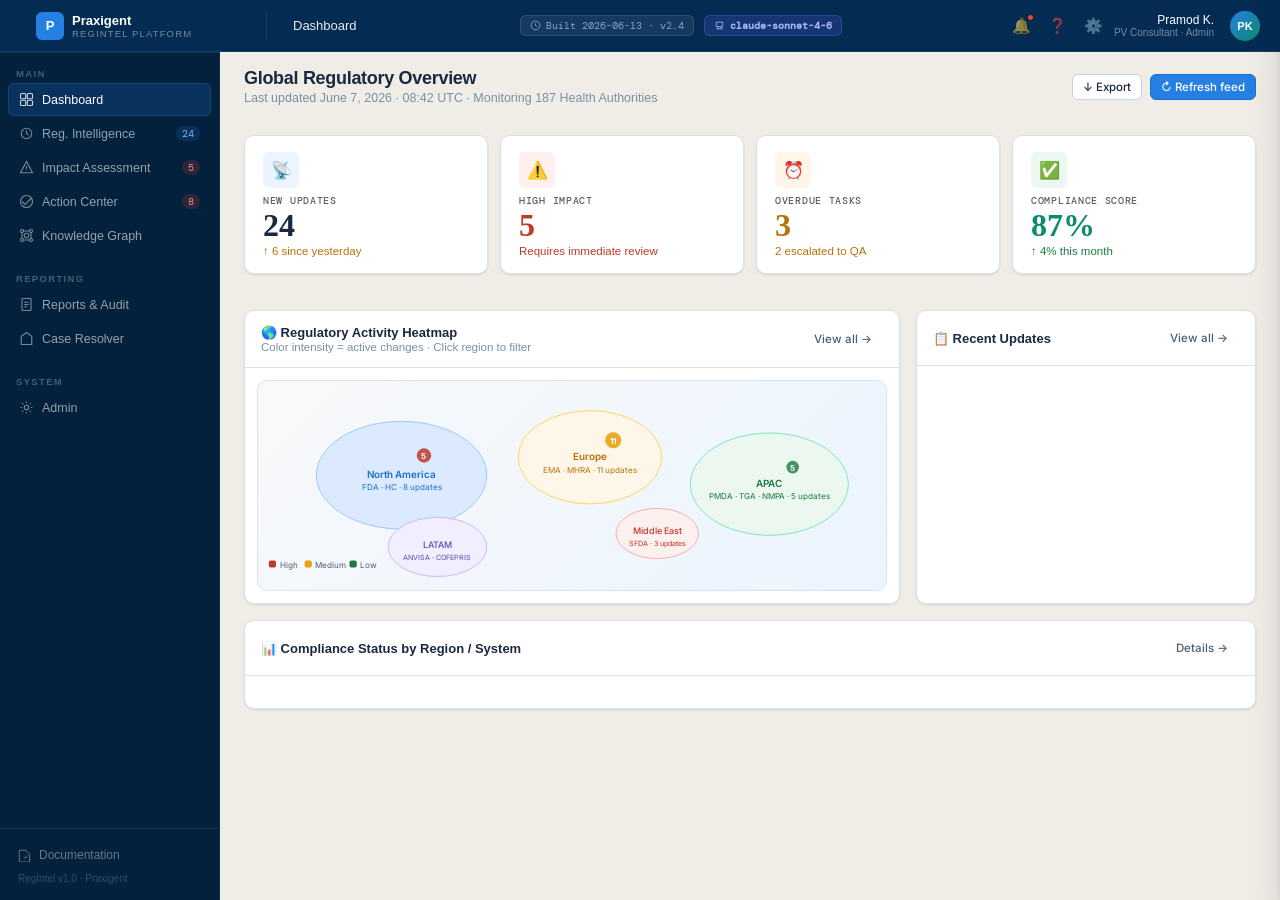
==== commit 80de8049: "Add files via upload" ====
--- a/platform.html
+++ b/platform.html
@@ -605,6 +605,16 @@
   </div>
   <div class="topbar-divider"></div>
   <div class="topbar-breadcrumb" id="tb-section">Dashboard</div>
+  <div style="margin-left:auto;display:flex;align-items:center;gap:10px;">
+    <div style="display:flex;align-items:center;gap:5px;background:rgba(255,255,255,0.07);border:1px solid rgba(255,255,255,0.12);border-radius:6px;padding:3px 9px;">
+      <svg width="11" height="11" viewBox="0 0 20 20" fill="none" stroke="rgba(181,212,244,0.7)" stroke-width="1.5"><circle cx="10" cy="10" r="8"/><path d="M10 6v4l2.5 2.5"/></svg>
+      <span style="font-size:10px;color:rgba(181,212,244,0.7);font-family:var(--mono);" id="build-ts"></span>
+    </div>
+    <div style="display:flex;align-items:center;gap:5px;background:rgba(99,102,241,0.18);border:1px solid rgba(99,102,241,0.35);border-radius:6px;padding:3px 9px;">
+      <svg width="11" height="11" viewBox="0 0 20 20" fill="none" stroke="#a5b4fc" stroke-width="1.5"><path d="M4 4h12v8H4z"/><path d="M7 12v4M13 12v4M4 16h12"/></svg>
+      <span style="font-size:10px;color:#a5b4fc;font-weight:600;font-family:var(--mono);">claude-sonnet-4-6</span>
+    </div>
+  </div>
   <div class="topbar-right">
     <div class="notif-wrap">
       <button class="topbar-icon-btn">🔔</button>
@@ -1089,8 +1099,8 @@
       </div>
 
 <!-- ── REPORTS & AUDIT ── -->
-<div class="view" id="view-reports">
-  <div class="filters-bar">
+<div class="view" id="view-reports" style="flex-direction:column;min-height:0;">
+  <div class="filters-bar" style="flex-shrink:0;">
     <select class="filter-select"><option>All report types</option><option>Compliance</option><option>Audit trail</option></select>
     <select class="filter-select"><option>Last 30 days</option><option>Last 90 days</option><option>This year</option></select>
     <div style="margin-left:auto;display:flex;gap:6px;">
@@ -1098,7 +1108,7 @@
       <button class="btn btn-secondary btn-sm">&#128202; Export Excel</button>
     </div>
   </div>
-  <div class="content-area section-gap" style="padding-top:16px;">
+  <div class="content-area section-gap" style="padding-top:16px;flex:1;overflow-y:auto;min-height:0;">
     <div class="three-col" id="reports-summary-cards"></div>
     <div class="card">
       <div class="card-hdr">
@@ -1252,7 +1262,7 @@
   if (nav && !el) nav.classList.add('active');
   document.getElementById('tb-section').textContent = label || name;
   if (name === 'knowledge') setTimeout(drawKG, 100);
-  if (name === 'reports')   setTimeout(renderReports, 50);
+  if (name === 'reports')   { renderReports(); }
   if (name === 'history')   { if(typeof renderHistGrid==='function') renderHistGrid(); }
   if (name === 'settings')  { if(typeof updateSettingsPage==='function') updateSettingsPage(); }
 }
@@ -3818,6 +3828,22 @@
 function printResults(){ window.print(); }
 function escHtml(s){ return String(s).replace(/&/g,'&amp;').replace(/</g,'&lt;').replace(/>/g,'&gt;'); }
 
+// ── BUILD INIT ────────────────────────────────────────────────────────────
+(function initApp(){
+  // Build timestamp — set at load time so it reflects actual deployment
+  var BUILD_DT = new Date('2026-06-13T00:00:00Z');
+  // Use current load time as proxy for "build time" visible in header
+  var now = new Date();
+  var pad = function(n){return n<10?'0'+n:n;};
+  var ts = now.getFullYear()+'-'+pad(now.getMonth()+1)+'-'+pad(now.getDate())+
+           ' '+pad(now.getHours())+':'+pad(now.getMinutes())+' local';
+  var el = document.getElementById('build-ts');
+  if(el) el.textContent = 'Built 2026-06-13 · v2.4';
+
+  // Pre-render reports so it's ready when user navigates there
+  renderReports();
+  renderAdmin();
+})();
 </script>
 </body>
 </html>
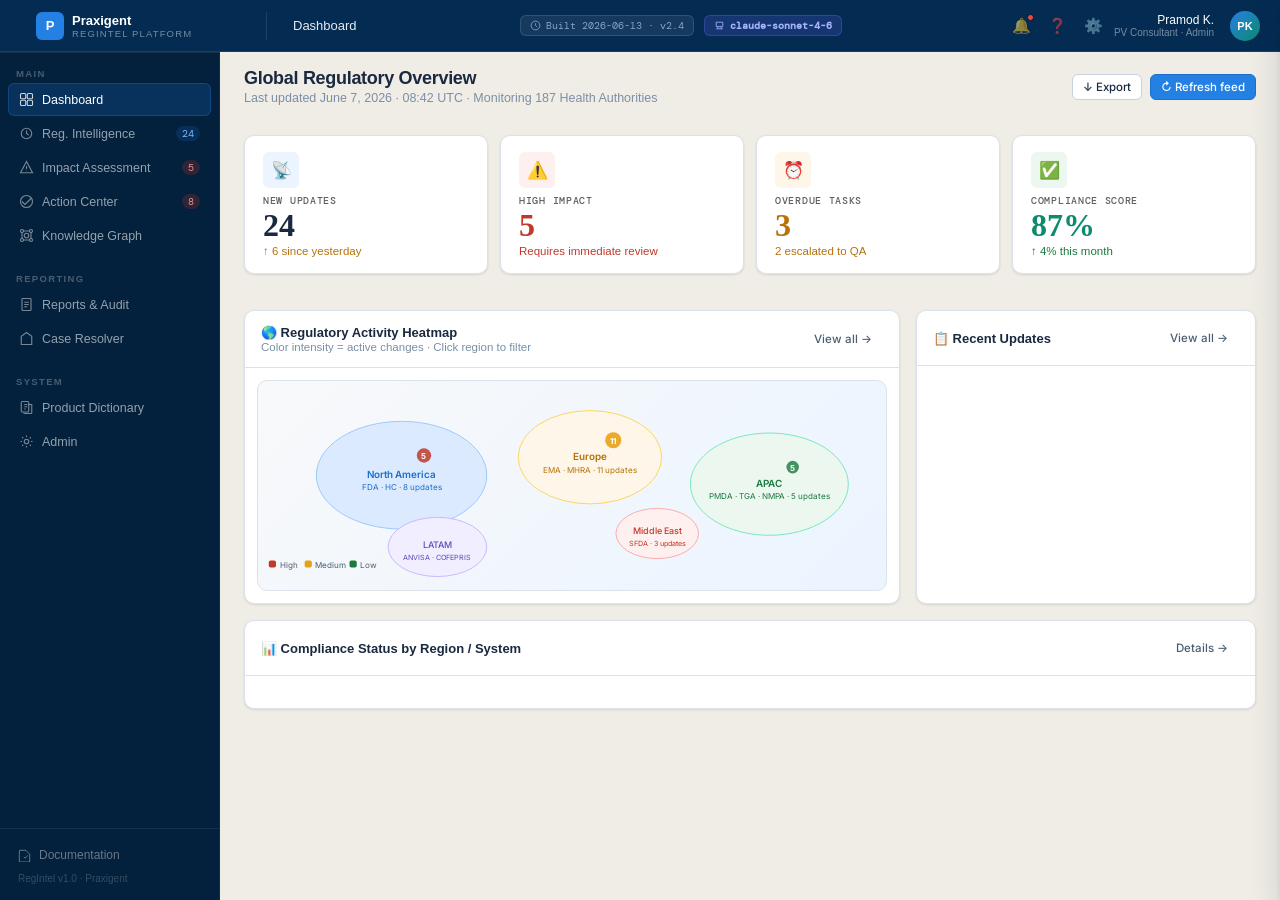
==== commit f43c63ea: "Add files via upload" ====
--- a/platform.html
+++ b/platform.html
@@ -673,6 +673,10 @@
   </div>
   <div class="sidebar-section">
     <div class="sidebar-section-label">System</div>
+    <div class="nav-item" id="nav-productdict" onclick="showView('productdict',this,'Product Dictionary')">
+      <svg viewBox="0 0 20 20" fill="none" stroke="currentColor" stroke-width="1.5"><rect x="3" y="2" width="10" height="14" rx="1.5"/><path d="M7 6h4M7 9h4M7 12h2"/><path d="M13 6h4v11a1 1 0 01-1 1H6"/></svg>
+      Product Dictionary
+    </div>
     <div class="nav-item" id="nav-admin" onclick="showView('admin',this,'Admin')">
       <svg viewBox="0 0 20 20" fill="none" stroke="currentColor" stroke-width="1.5"><circle cx="10" cy="10" r="3"/><path d="M10 2v2M10 16v2M2 10h2M16 10h2M4.22 4.22l1.42 1.42M14.36 14.36l1.42 1.42M4.22 15.78l1.42-1.42M14.36 5.64l1.42-1.42"/></svg>
       Admin
@@ -916,6 +920,7 @@
         <option value="ANVISA">ANVISA (BR)</option>
         <option value="SFDA">SFDA (SA)</option>
         <option value="NMPA">NMPA (CN)</option>
+        <option value="MEDSAFE">Medsafe (NZ)</option>
       </select>
     </div>
   </div>
@@ -979,7 +984,7 @@
               <label class="fl">Name <span class="req">*</span></label>
               <div class="dict-wrap">
                 <div class="dict-input-row">
-                  <input type="text" id="f-product" placeholder="Type drug name or INN, e.g. avutometinib, apixaban…" oninput="whoddTypeahead(this.value)"/>
+                  <input type="text" id="f-product" placeholder="Type drug name or INN, e.g. avutometinib, apixaban…" oninput="whoddTypeahead(this.value)" onblur="whoddOnBlur(this.value)"/>
                   <button class="lookup-btn" id="whoddBtn" onclick="whoddLookup()" title="Lookup in WHO Drug Dictionary">
                     <svg viewBox="0 0 24 24" fill="none" stroke="currentColor" stroke-width="2"><circle cx="11" cy="11" r="8"/><path d="m21 21-4.35-4.35"/></svg>
                     WHODD
@@ -987,6 +992,19 @@
                 </div>
                 <div class="dict-loading" id="whoddLoading">Looking up in WHO Drug Dictionary…</div>
                 <div class="dict-badge whodd" id="whoddBadge"></div>
+                <!-- Auto-populated WHODD fields -->
+                <div id="whoddFields" style="display:none;margin-top:8px;display:none;">
+                  <div style="display:grid;grid-template-columns:1fr 1fr;gap:6px;margin-top:6px;">
+                    <div><label class="fl" style="font-size:9.5px;">INN / Generic name</label><input type="text" id="w-inn" readonly style="background:#F8FAFC;font-size:11px;padding:5px 8px;"/></div>
+                    <div><label class="fl" style="font-size:9.5px;">Trade name / Brand</label><input type="text" id="w-brand" readonly style="background:#F8FAFC;font-size:11px;padding:5px 8px;"/></div>
+                    <div><label class="fl" style="font-size:9.5px;">ATC code</label><input type="text" id="w-atc" readonly style="background:#F8FAFC;font-size:11px;padding:5px 8px;font-family:var(--mono);"/></div>
+                    <div><label class="fl" style="font-size:9.5px;">ATC class</label><input type="text" id="w-atcname" readonly style="background:#F8FAFC;font-size:11px;padding:5px 8px;"/></div>
+                    <div><label class="fl" style="font-size:9.5px;">Dosage form / Route</label><input type="text" id="w-form" readonly style="background:#F8FAFC;font-size:11px;padding:5px 8px;"/></div>
+                    <div><label class="fl" style="font-size:9.5px;">MAH / Company</label><input type="text" id="w-company" readonly style="background:#F8FAFC;font-size:11px;padding:5px 8px;"/></div>
+                    <div style="grid-column:1/-1;"><label class="fl" style="font-size:9.5px;">Drug class / Pharmacology</label><input type="text" id="w-class" readonly style="background:#F8FAFC;font-size:11px;padding:5px 8px;"/></div>
+                    <div style="grid-column:1/-1;"><label class="fl" style="font-size:9.5px;">Approval status</label><input type="text" id="w-status" readonly style="background:#F8FAFC;font-size:11px;padding:5px 8px;"/></div>
+                  </div>
+                </div>
               </div>
             </div>
             <div class="fg">
@@ -1121,6 +1139,208 @@
 </div>
 
 <!-- ── ADMIN ── -->
+<!-- ── PRODUCT DICTIONARY ── -->
+<div class="view" id="view-productdict" style="flex-direction:column;min-height:0;">
+  <div class="filters-bar" style="flex-shrink:0;gap:8px;">
+    <div class="search-box" style="flex:1;max-width:320px;">
+      <svg width="14" height="14" viewBox="0 0 20 20" fill="none" stroke="#9AAAB8" stroke-width="1.5"><circle cx="9" cy="9" r="6"/><path d="m15 15 3 3"/></svg>
+      <input type="text" id="pd-search" placeholder="Search by generic name, trade name, ATC code…" oninput="pdSearch(this.value)"/>
+    </div>
+    <select class="filter-select" id="pd-filter-type" onchange="pdSearch(document.getElementById('pd-search').value)">
+      <option value="">All types</option>
+      <option value="drug_small_molecule">Small molecule</option>
+      <option value="biologic">Biologic / mAb</option>
+      <option value="vaccine">Vaccine</option>
+      <option value="gene_therapy">Gene / Cell therapy</option>
+      <option value="combination_product">Combination product</option>
+    </select>
+    <select class="filter-select" id="pd-filter-status" onchange="pdSearch(document.getElementById('pd-search').value)">
+      <option value="">All statuses</option>
+      <option value="Approved">Approved</option>
+      <option value="Investigational">Investigational</option>
+      <option value="Discontinued">Discontinued</option>
+    </select>
+    <div style="margin-left:auto;display:flex;gap:6px;">
+      <button class="btn btn-secondary btn-sm" onclick="pdExport()">&#128196; Export CSV</button>
+      <button class="btn btn-primary btn-sm" onclick="pdOpenAdd()">&#43; Add Product</button>
+    </div>
+  </div>
+
+  <div style="flex:1;display:flex;overflow:hidden;min-height:0;">
+    <!-- Product list -->
+    <div style="width:340px;flex-shrink:0;border-right:1px solid var(--c-border);overflow-y:auto;background:#fff;">
+      <div id="pd-list" style="padding:8px;"></div>
+    </div>
+
+    <!-- Product detail / form panel -->
+    <div style="flex:1;overflow-y:auto;padding:0;" id="pd-detail-wrap">
+      <div id="pd-detail" style="padding:24px 28px;">
+        <div style="display:flex;flex-direction:column;align-items:center;justify-content:center;height:300px;gap:12px;color:#9AAAB8;">
+          <svg width="48" height="48" viewBox="0 0 24 24" fill="none" stroke="#CBD2DC" stroke-width="1"><rect x="3" y="2" width="12" height="17" rx="1.5"/><path d="M7 7h5M7 10h5M7 13h3"/><path d="M15 7h6v14a1 1 0 01-1 1H7"/></svg>
+          <div style="font-size:13px;">Select a product or add a new one</div>
+          <button class="btn btn-primary btn-sm" onclick="pdOpenAdd()">+ Add first product</button>
+        </div>
+      </div>
+    </div>
+  </div>
+</div>
+
+<div id="pd-modal-overlay" style="display:none;position:fixed;inset:0;background:rgba(4,44,83,.45);z-index:200;align-items:center;justify-content:center;">
+  <div style="background:#fff;border-radius:12px;width:700px;max-width:95vw;max-height:88vh;overflow-y:auto;box-shadow:0 20px 60px rgba(4,44,83,.25);">
+    <div style="background:var(--navy);padding:16px 22px;border-radius:12px 12px 0 0;display:flex;align-items:center;justify-content:space-between;">
+      <div>
+        <div style="font-size:14px;font-weight:600;color:#fff;" id="pd-modal-title">Add Product</div>
+        <div style="font-size:11px;color:rgba(181,212,244,.6);margin-top:2px;">Company Product Dictionary — GxP compliant record</div>
+      </div>
+      <button onclick="pdCloseModal()" style="background:rgba(255,255,255,.12);border:none;border-radius:6px;padding:5px 10px;color:#fff;cursor:pointer;font-size:13px;">✕</button>
+    </div>
+    <div style="padding:20px 24px;display:grid;grid-template-columns:1fr 1fr;gap:12px;" id="pd-modal-body">
+
+      <div style="grid-column:1/-1;font-size:9.5px;font-weight:600;color:#9AAAB8;text-transform:uppercase;letter-spacing:.1em;border-bottom:1px solid #EEF2F7;padding-bottom:6px;margin-bottom:2px;">Core Identification</div>
+
+      <div><label class="fl">INN / Generic name <span class="req">*</span></label>
+        <input type="text" id="pd-inn" placeholder="e.g. Avutometinib"/></div>
+      <div><label class="fl">Trade name / Brand <span class="req">*</span></label>
+        <input type="text" id="pd-brand" placeholder="e.g. VS-6766, Eliquis"/></div>
+      <div><label class="fl">Code name(s)</label>
+        <input type="text" id="pd-code" placeholder="e.g. VS-6766, RO5126766"/></div>
+      <div><label class="fl">Product type <span class="req">*</span></label>
+        <select id="pd-type">
+          <option value="">— Select —</option>
+          <option value="drug_small_molecule">Small molecule drug</option>
+          <option value="biologic">Biologic / mAb / Protein</option>
+          <option value="vaccine">Vaccine</option>
+          <option value="gene_therapy">Gene / Cell therapy</option>
+          <option value="medical_device">Medical device</option>
+          <option value="combination_product">Combination product</option>
+        </select></div>
+
+      <div style="grid-column:1/-1;font-size:9.5px;font-weight:600;color:#9AAAB8;text-transform:uppercase;letter-spacing:.1em;border-bottom:1px solid #EEF2F7;padding-bottom:6px;margin-top:6px;margin-bottom:2px;">Classification</div>
+
+      <div><label class="fl">ATC code</label>
+        <input type="text" id="pd-atc" placeholder="e.g. L01EE06" style="font-family:var(--mono);"/></div>
+      <div><label class="fl">ATC class name</label>
+        <input type="text" id="pd-atcname" placeholder="e.g. RAF inhibitors"/></div>
+      <div style="grid-column:1/-1;"><label class="fl">Drug class / Pharmacology</label>
+        <input type="text" id="pd-class" placeholder="e.g. Antineoplastic — dual RAF/MEK inhibitor (small molecule kinase inhibitor)"/></div>
+      <div style="grid-column:1/-1;"><label class="fl">Mechanism of action</label>
+        <textarea id="pd-moa" rows="2" placeholder="e.g. Covalently binds and inhibits KRAS G12C mutation, blocking RAS-MAPK signalling…"></textarea></div>
+
+      <div style="grid-column:1/-1;font-size:9.5px;font-weight:600;color:#9AAAB8;text-transform:uppercase;letter-spacing:.1em;border-bottom:1px solid #EEF2F7;padding-bottom:6px;margin-top:6px;margin-bottom:2px;">Dosage & Formulation</div>
+
+      <div><label class="fl">Dosage form</label>
+        <select id="pd-form">
+          <option value="">— Select —</option>
+          <option>Oral tablet</option>
+          <option>Oral capsule</option>
+          <option>IV infusion</option>
+          <option>SC injection</option>
+          <option>IM injection</option>
+          <option>Topical</option>
+          <option>Inhaled</option>
+          <option>Transdermal patch</option>
+          <option>Oral solution</option>
+          <option>Lyophilized powder for reconstitution</option>
+        </select></div>
+      <div><label class="fl">Strength / Concentration</label>
+        <input type="text" id="pd-strength" placeholder="e.g. 80mg, 100mg/4mL, 25mg/mL"/></div>
+      <div><label class="fl">Route of administration</label>
+        <select id="pd-route">
+          <option value="">— Select —</option>
+          <option>Oral</option>
+          <option>Intravenous (IV)</option>
+          <option>Subcutaneous (SC)</option>
+          <option>Intramuscular (IM)</option>
+          <option>Topical</option>
+          <option>Inhalation</option>
+          <option>Intrathecal</option>
+          <option>Ophthalmic</option>
+        </select></div>
+      <div><label class="fl">Dose regimen</label>
+        <input type="text" id="pd-regimen" placeholder="e.g. 3.2mg twice weekly, 200mg IV q3w"/></div>
+
+      <div style="grid-column:1/-1;font-size:9.5px;font-weight:600;color:#9AAAB8;text-transform:uppercase;letter-spacing:.1em;border-bottom:1px solid #EEF2F7;padding-bottom:6px;margin-top:6px;margin-bottom:2px;">Regulatory & Authorization</div>
+
+      <div><label class="fl">MAH / Sponsor company</label>
+        <input type="text" id="pd-company" placeholder="e.g. Verastem Oncology"/></div>
+      <div><label class="fl">Development status</label>
+        <select id="pd-devstatus">
+          <option value="">— Select —</option>
+          <option value="Investigational">Investigational</option>
+          <option value="Approved">Approved</option>
+          <option value="Approved (accelerated)">Approved (accelerated approval)</option>
+          <option value="Discontinued">Discontinued</option>
+          <option value="Withdrawn">Withdrawn</option>
+        </select></div>
+      <div><label class="fl">IND / CTA number</label>
+        <input type="text" id="pd-ind" placeholder="e.g. IND 153742"/></div>
+      <div><label class="fl">NDA / BLA / MA number</label>
+        <input type="text" id="pd-nda" placeholder="e.g. NDA 202155, EMA EU/1/11/691"/></div>
+      <div><label class="fl">Approved indication(s)</label>
+        <input type="text" id="pd-indication" placeholder="e.g. KRAS G12C+ NSCLC, 2L+"/></div>
+      <div><label class="fl">Approval date</label>
+        <input type="date" id="pd-approvaldate"/></div>
+
+      <div style="grid-column:1/-1;font-size:9.5px;font-weight:600;color:#9AAAB8;text-transform:uppercase;letter-spacing:.1em;border-bottom:1px solid #EEF2F7;padding-bottom:6px;margin-top:6px;margin-bottom:2px;">PV / Safety Configuration</div>
+
+      <div><label class="fl">Reference safety information (RSI)</label>
+        <input type="text" id="pd-rsi" placeholder="e.g. IB v7.0 (2025-03), USPI Rev.12"/></div>
+      <div><label class="fl">PSUR / PBRER cycle</label>
+        <select id="pd-psur">
+          <option value="">— Select —</option>
+          <option>Annual</option>
+          <option>6-monthly</option>
+          <option>3-monthly</option>
+          <option>PBRER (ICH E2C)</option>
+          <option>DSUR (ICH E2F)</option>
+        </select></div>
+      <div><label class="fl">DLP (Data lock point)</label>
+        <input type="date" id="pd-dlp"/></div>
+      <div><label class="fl">CCDS / Core datasheet version</label>
+        <input type="text" id="pd-ccds" placeholder="e.g. CCDS v4.2, IB Edition 7"/></div>
+      <div><label class="fl">Signal management system</label>
+        <input type="text" id="pd-signal" placeholder="e.g. Oracle Empirica Signal, VigiLyze"/></div>
+      <div><label class="fl">Argus Safety product ID</label>
+        <input type="text" id="pd-argus" placeholder="e.g. PROD_0042 (from lm_product)" style="font-family:var(--mono);"/></div>
+
+      <div style="grid-column:1/-1;font-size:9.5px;font-weight:600;color:#9AAAB8;text-transform:uppercase;letter-spacing:.1em;border-bottom:1px solid #EEF2F7;padding-bottom:6px;margin-top:6px;margin-bottom:2px;">Active Markets & HAs</div>
+
+      <div style="grid-column:1/-1;"><label class="fl">Active marketing countries</label>
+        <input type="text" id="pd-markets" placeholder="e.g. USA, EU, UK, Japan, Canada, Australia"/></div>
+      <div style="grid-column:1/-1;"><label class="fl">Applicable health authorities</label>
+        <div id="pd-ha-grid" style="display:grid;grid-template-columns:repeat(4,1fr);gap:4px;margin-top:4px;">
+          <label style="font-size:11px;display:flex;align-items:center;gap:4px;"><input type="checkbox" value="FDA"/> FDA (USA)</label>
+          <label style="font-size:11px;display:flex;align-items:center;gap:4px;"><input type="checkbox" value="EMA"/> EMA (EU)</label>
+          <label style="font-size:11px;display:flex;align-items:center;gap:4px;"><input type="checkbox" value="MHRA"/> MHRA (UK)</label>
+          <label style="font-size:11px;display:flex;align-items:center;gap:4px;"><input type="checkbox" value="PMDA"/> PMDA (Japan)</label>
+          <label style="font-size:11px;display:flex;align-items:center;gap:4px;"><input type="checkbox" value="HC"/> Health Canada</label>
+          <label style="font-size:11px;display:flex;align-items:center;gap:4px;"><input type="checkbox" value="TGA"/> TGA (AU)</label>
+          <label style="font-size:11px;display:flex;align-items:center;gap:4px;"><input type="checkbox" value="SWISSMEDIC"/> Swissmedic</label>
+          <label style="font-size:11px;display:flex;align-items:center;gap:4px;"><input type="checkbox" value="MFDS"/> MFDS (Korea)</label>
+          <label style="font-size:11px;display:flex;align-items:center;gap:4px;"><input type="checkbox" value="ANVISA"/> ANVISA (Brazil)</label>
+          <label style="font-size:11px;display:flex;align-items:center;gap:4px;"><input type="checkbox" value="NMPA"/> NMPA (China)</label>
+          <label style="font-size:11px;display:flex;align-items:center;gap:4px;"><input type="checkbox" value="CDSCO"/> CDSCO (India)</label>
+          <label style="font-size:11px;display:flex;align-items:center;gap:4px;"><input type="checkbox" value="SFDA"/> SFDA (Saudi)</label>
+          <label style="font-size:11px;display:flex;align-items:center;gap:4px;"><input type="checkbox" value="MEDSAFE"/> Medsafe (NZ)</label>
+          <label style="font-size:11px;display:flex;align-items:center;gap:4px;"><input type="checkbox" value="COFEPRIS"/> COFEPRIS (MX)</label>
+          <label style="font-size:11px;display:flex;align-items:center;gap:4px;"><input type="checkbox" value="HSA"/> HSA (Singapore)</label>
+          <label style="font-size:11px;display:flex;align-items:center;gap:4px;"><input type="checkbox" value="WHO"/> WHO/VigiBase</label>
+        </div></div>
+
+      <div style="grid-column:1/-1;"><label class="fl">Notes / Comments</label>
+        <textarea id="pd-notes" rows="2" placeholder="Additional PV or regulatory notes…"></textarea></div>
+
+    </div>
+    <div style="padding:14px 24px;border-top:1px solid #EEF2F7;display:flex;justify-content:space-between;align-items:center;background:#FAFBFD;border-radius:0 0 12px 12px;">
+      <div style="font-size:11px;color:#9AAAB8;" id="pd-modal-meta"></div>
+      <div style="display:flex;gap:8px;">
+        <button class="btn btn-secondary" onclick="pdCloseModal()">Cancel</button>
+        <button class="btn btn-primary" onclick="pdSave()" id="pd-save-btn">Save Product</button>
+      </div>
+    </div>
+  </div>
+</div>
+
 <div class="view" id="view-admin">
   <div style="flex:1;overflow-y:auto;">
     <div class="tabs-bar" style="padding:0 24px;">
@@ -1261,10 +1481,11 @@
   var nav = document.getElementById('nav-'+name);
   if (nav && !el) nav.classList.add('active');
   document.getElementById('tb-section').textContent = label || name;
-  if (name === 'knowledge') setTimeout(drawKG, 100);
-  if (name === 'reports')   { renderReports(); }
-  if (name === 'history')   { if(typeof renderHistGrid==='function') renderHistGrid(); }
-  if (name === 'settings')  { if(typeof updateSettingsPage==='function') updateSettingsPage(); }
+  if (name === 'knowledge')    setTimeout(drawKG, 100);
+  if (name === 'reports')      { renderReports(); }
+  if (name === 'history')      { if(typeof renderHistGrid==='function') renderHistGrid(); }
+  if (name === 'settings')     { if(typeof updateSettingsPage==='function') updateSettingsPage(); }
+  if (name === 'productdict')  { initProductDict(); }
 }
 
 // ══════════════════════════════════════════
@@ -1763,7 +1984,8 @@
   CDSCO:{name:'CDSCO',reg:'PvPI Guidance · New Drugs Rules 2019 · Drugs & Cosmetics Act',info:'India post-market: domestic unexpected serious = 15-day to CDSCO SUGAM/PvPI. Overseas serious = 30-day. PvPI programme coordinates national database. E2B R2 format.'},
   ANVISA:{name:'ANVISA',reg:'RDC 204/2017 · RDC 9/2015 Art.11',info:'Brazil post-market: unexpected serious = 15-day to NOTIVISA (E2B). Expected serious = 30-day. Portuguese narrative mandatory. Both domestic and overseas cases with Brazil MA obligation.'},
   SFDA:{name:'SFDA',reg:'Saudi GVP Module VI · SFDA Pharmacovigilance Resolution 2020',info:'Saudi Arabia post-market: unexpected serious = 15-day to SFDA/NPC portal. Expected serious = 30-day. Arabic narrative preferred. Local Saudi MAH bears reporting obligation. Aligned to ICH E2A.'},
-  NMPA:{name:'NMPA',reg:'NMPA PV Regulations 2021 Art.67 · CT Guidelines 2020',info:'China post-market: domestic unexpected serious = 15-day to CNPV. Overseas unexpected serious = 30-day (longer than ICH standard). Expected serious = 30-day. Chinese narrative required. China MAH awareness date is clock start.'}
+  NMPA:{name:'NMPA',reg:'NMPA PV Regulations 2021 Art.67 · CT Guidelines 2020',info:'China post-market: domestic unexpected serious = 15-day to CNPV. Overseas unexpected serious = 30-day (longer than ICH standard). Expected serious = 30-day. Chinese narrative required. China MAH awareness date is clock start.'},
+  MEDSAFE:{name:'Medsafe',reg:'Medicines Act 1981 S.29 · Medsafe PV Guidance · CARM NZ',info:'New Zealand post-market: serious unexpected ADRs = 15-day to Medsafe via CARM (Centre for Adverse Reactions Monitoring). Serious expected = 30-day. Non-serious = periodic PSUR. Medsafe broadly aligns with TGA Australia. E2B R2 or CIOMS I format. NZ consent holders bear reporting obligation.'}
 };
 
 function renderFlowDiagram(haId) {
@@ -2075,6 +2297,24 @@
     s+=nd(382,172,0,0,'','','nexp');
     s+=nd(382,160,116,28,'30-day NMPA','overseas expected','nexp');
     return svg(360,s);
+
+  // ── Medsafe (NZ) ─────────────────────────────────────────────────────────
+  case 'MEDSAFE':
+    s+=nd(150,10,200,34,'ICSRs — global post-market sources','','src');
+    s+=ar(250,44,250,74); s+=dm(250,102,110,30,'ICSR serious?');
+    s+=pa('M360,102 L440,102'); s+=lb(363,93,'No');
+    s+=nd(382,86,116,32,'Periodic report','PSUR — Medsafe schedule','nexp');
+    s+=ar(250,132,250,160); s+=lb(253,148,'Yes');
+    s+=dm(250,188,120,30,'Unexpected?','vs NZ approved labelling');
+    s+=pa('M370,188 L440,188'); s+=lb(373,179,'No (expected)');
+    s+=nd(382,172,116,32,'30-day to Medsafe','via CARM NZ','nexp');
+    s+=ar(250,218,250,246); s+=lb(253,234,'Yes (unexpected)');
+    s+=dm(250,274,110,28,'Domestic (NZ)?');
+    s+=ar(250,302,250,326); s+=lb(253,315,'Yes');
+    s+=nd(184,330,132,32,'15-day to Medsafe','CARM — E2B R2 / CIOMS I','exp');
+    s+=pa('M360,274 L440,274'); s+=lb(363,265,'Overseas');
+    s+=nd(382,258,116,32,'15-day to Medsafe','overseas unexpected','exp');
+    return svg(380,s);
 
   default:
     return '<p style="padding:20px;color:#9CA3AF;font-size:13px;">Select a health authority above.</p>';
@@ -2631,118 +2871,230 @@
 // ══════════════════════════════════════════════════════════════════
 
 const WHODD_DEMO_DB = {
-  'avutometinib':  { inn:'Avutometinib',brand:'VS-6766',atc:'L01EE06',atcName:'RAF inhibitors',type:'drug_small_molecule',class:'Antineoplastic — RAF/MEK inhibitor (small molecule kinase inhibitor)',form:'Oral tablet',company:'Verastem Oncology',status:'Investigational (IND 153742)'},
-  'vs-6766':       { inn:'Avutometinib',brand:'VS-6766',atc:'L01EE06',atcName:'RAF inhibitors',type:'drug_small_molecule',class:'Antineoplastic — RAF/MEK inhibitor (small molecule kinase inhibitor)',form:'Oral tablet',company:'Verastem Oncology',status:'Investigational'},
-  'defactinib':    { inn:'Defactinib',brand:'VS-6063',atc:'L01EX',atcName:'Protein kinase inhibitors NEC',type:'drug_small_molecule',class:'Antineoplastic — FAK inhibitor (small molecule kinase inhibitor)',form:'Oral tablet',company:'Verastem Oncology',status:'Investigational'},
-  'apixaban':      { inn:'Apixaban',brand:'Eliquis',atc:'B01AF02',atcName:'Direct factor Xa inhibitors',type:'drug_small_molecule',class:'Anticoagulant — direct oral factor Xa inhibitor (small molecule)',form:'Oral tablet',company:'Bristol Myers Squibb / Pfizer',status:'Approved (NDA 202155, EMA EU/1/11/691)'},
-  'eliquis':       { inn:'Apixaban',brand:'Eliquis',atc:'B01AF02',atcName:'Direct factor Xa inhibitors',type:'drug_small_molecule',class:'Anticoagulant — direct oral factor Xa inhibitor',form:'Oral tablet',company:'BMS / Pfizer',status:'Approved'},
-  'pembrolizumab': { inn:'Pembrolizumab',brand:'Keytruda',atc:'L01FF02',atcName:'PD-1/PDL-1 inhibitors',type:'biologic',class:'Antineoplastic — anti-PD-1 monoclonal antibody (IgG4 humanized mAb)',form:'IV infusion',company:'Merck & Co.',status:'Approved (BLA 125514)'},
-  'keytruda':      { inn:'Pembrolizumab',brand:'Keytruda',atc:'L01FF02',atcName:'PD-1/PDL-1 inhibitors',type:'biologic',class:'Anti-PD-1 monoclonal antibody',form:'IV infusion',company:'Merck & Co.',status:'Approved'},
-  'nivolumab':     { inn:'Nivolumab',brand:'Opdivo',atc:'L01FF01',atcName:'PD-1/PDL-1 inhibitors',type:'biologic',class:'Antineoplastic — anti-PD-1 monoclonal antibody (IgG4 human mAb)',form:'IV infusion',company:'Bristol Myers Squibb',status:'Approved (BLA 125554)'},
-  'trastuzumab':   { inn:'Trastuzumab',brand:'Herceptin',atc:'L01FD01',atcName:'HER2 inhibitors',type:'biologic',class:'Antineoplastic — anti-HER2 monoclonal antibody (IgG1 humanized mAb)',form:'IV infusion / SC injection',company:'Roche / Genentech',status:'Approved'},
-  'rituximab':     { inn:'Rituximab',brand:'Rituxan / MabThera',atc:'L01FA01',atcName:'Anti-CD20 monoclonal antibodies',type:'biologic',class:'Antineoplastic/Immunomodulator — anti-CD20 monoclonal antibody (IgG1 chimeric mAb)',form:'IV infusion',company:'Roche / Biogen',status:'Approved'},
-  'semaglutide':   { inn:'Semaglutide',brand:'Ozempic / Wegovy / Rybelsus',atc:'A10BJ06',atcName:'GLP-1 receptor agonists',type:'biologic',class:'Antidiabetic / Anti-obesity — GLP-1 receptor agonist (peptide analogue)',form:'SC injection / Oral tablet',company:'Novo Nordisk',status:'Approved'},
-  'atezolizumab':  { inn:'Atezolizumab',brand:'Tecentriq',atc:'L01FF05',atcName:'PD-1/PDL-1 inhibitors',type:'biologic',class:'Antineoplastic — anti-PD-L1 monoclonal antibody (IgG1 humanized mAb)',form:'IV infusion',company:'Roche / Genentech',status:'Approved'},
-  'osimertinib':   { inn:'Osimertinib',brand:'Tagrisso',atc:'L01EB04',atcName:'EGFR inhibitors',type:'drug_small_molecule',class:'Antineoplastic — 3rd gen EGFR TKI (small molecule kinase inhibitor)',form:'Oral tablet',company:'AstraZeneca',status:'Approved (NDA 208065)'},
-  'durvalumab':    { inn:'Durvalumab',brand:'Imfinzi',atc:'L01FF06',atcName:'PD-1/PDL-1 inhibitors',type:'biologic',class:'Antineoplastic — anti-PD-L1 monoclonal antibody (IgG1 human mAb)',form:'IV infusion',company:'AstraZeneca',status:'Approved'},
-  'ixazomib':      { inn:'Ixazomib',brand:'Ninlaro',atc:'L01XG02',atcName:'Proteasome inhibitors',type:'drug_small_molecule',class:'Antineoplastic — oral proteasome inhibitor (small molecule)',form:'Oral capsule',company:'Takeda',status:'Approved'},
-  'lenalidomide':  { inn:'Lenalidomide',brand:'Revlimid',atc:'L04AX04',atcName:'Immunosuppressants NEC',type:'drug_small_molecule',class:'Immunomodulatory agent / Antineoplastic — thalidomide analogue (IMiD)',form:'Oral capsule',company:'Bristol Myers Squibb / Celgene',status:'Approved'},
-  'venetoclax':    { inn:'Venetoclax',brand:'Venclexta',atc:'L01XX52',atcName:'Other antineoplastic agents',type:'drug_small_molecule',class:'Antineoplastic — BCL-2 inhibitor (small molecule)',form:'Oral tablet',company:'AbbVie / Roche',status:'Approved'},
-  'infliximab':    { inn:'Infliximab',brand:'Remicade',atc:'L04AB02',atcName:'TNF-alpha inhibitors',type:'biologic',class:'Immunosuppressant — anti-TNF-α monoclonal antibody (IgG1 chimeric mAb)',form:'IV infusion',company:'Janssen / Merck & Co.',status:'Approved'},
+  // ── Oncology small molecules ──
+  'avutometinib':   {inn:'Avutometinib',brand:'VS-6766 (Lifirafenib)',atc:'L01EE06',atcName:'RAF inhibitors',type:'drug_small_molecule',class:'Antineoplastic — dual RAF/MEK inhibitor (small molecule kinase inhibitor)',form:'Oral tablet',company:'Verastem Oncology',status:'Investigational (IND 153742)'},
+  'vs-6766':        {inn:'Avutometinib',brand:'VS-6766',atc:'L01EE06',atcName:'RAF inhibitors',type:'drug_small_molecule',class:'Antineoplastic — dual RAF/MEK clamp inhibitor',form:'Oral tablet',company:'Verastem Oncology',status:'Investigational'},
+  'defactinib':     {inn:'Defactinib',brand:'VS-6063',atc:'L01EX',atcName:'Protein kinase inhibitors NEC',type:'drug_small_molecule',class:'Antineoplastic — FAK (focal adhesion kinase) inhibitor',form:'Oral tablet',company:'Verastem Oncology',status:'Investigational'},
+  'osimertinib':    {inn:'Osimertinib',brand:'Tagrisso',atc:'L01EB04',atcName:'EGFR inhibitors',type:'drug_small_molecule',class:'Antineoplastic — 3rd gen EGFR TKI (small molecule kinase inhibitor)',form:'Oral tablet (40mg, 80mg)',company:'AstraZeneca',status:'Approved (NDA 208065, EMA EU/1/16/1087)'},
+  'sotorasib':      {inn:'Sotorasib',brand:'Lumakras / Lumykras',atc:'L01EH01',atcName:'KRAS G12C inhibitors',type:'drug_small_molecule',class:'Antineoplastic — KRAS G12C inhibitor (small molecule)',form:'Oral tablet (120mg, 960mg)',company:'Amgen',status:'Approved (NDA 214665, EMA EU/1/21/1596)'},
+  'adagrasib':      {inn:'Adagrasib',brand:'Krazati',atc:'L01EH02',atcName:'KRAS G12C inhibitors',type:'drug_small_molecule',class:'Antineoplastic — KRAS G12C inhibitor (covalent small molecule)',form:'Oral tablet (200mg)',company:'Mirati Therapeutics / BMS',status:'Approved (NDA 216340)'},
+  'venetoclax':     {inn:'Venetoclax',brand:'Venclexta / Venclyxto',atc:'L01XX52',atcName:'BCL-2 inhibitors',type:'drug_small_molecule',class:'Antineoplastic — selective BCL-2 inhibitor (small molecule)',form:'Oral tablet (10mg, 50mg, 100mg)',company:'AbbVie / Roche-Genentech',status:'Approved (NDA 208573)'},
+  'palbociclib':    {inn:'Palbociclib',brand:'Ibrance',atc:'L01EF01',atcName:'CDK4/6 inhibitors',type:'drug_small_molecule',class:'Antineoplastic — CDK4/6 inhibitor (small molecule kinase inhibitor)',form:'Oral capsule (75mg, 100mg, 125mg)',company:'Pfizer',status:'Approved (NDA 207103)'},
+  'ribociclib':     {inn:'Ribociclib',brand:'Kisqali',atc:'L01EF02',atcName:'CDK4/6 inhibitors',type:'drug_small_molecule',class:'Antineoplastic — CDK4/6 inhibitor (small molecule)',form:'Oral tablet (200mg)',company:'Novartis',status:'Approved (NDA 209092)'},
+  'ixazomib':       {inn:'Ixazomib',brand:'Ninlaro',atc:'L01XG02',atcName:'Proteasome inhibitors',type:'drug_small_molecule',class:'Antineoplastic — oral proteasome inhibitor (boronate)',form:'Oral capsule (2.3mg, 3mg, 4mg)',company:'Takeda',status:'Approved (NDA 208462)'},
+  'lenalidomide':   {inn:'Lenalidomide',brand:'Revlimid',atc:'L04AX04',atcName:'Immunosuppressants NEC',type:'drug_small_molecule',class:'Immunomodulatory drug (IMiD) / Antineoplastic — thalidomide analogue',form:'Oral capsule (2.5–25mg)',company:'Bristol Myers Squibb / Celgene',status:'Approved (NDA 021880)'},
+  'imatinib':       {inn:'Imatinib',brand:'Gleevec / Glivec',atc:'L01EA01',atcName:'BCR-ABL tyrosine kinase inhibitors',type:'drug_small_molecule',class:'Antineoplastic — BCR-ABL / c-Kit / PDGFR kinase inhibitor',form:'Oral tablet (100mg, 400mg)',company:'Novartis',status:'Approved (NDA 021588)'},
+  // ── Oncology biologics ──
+  'pembrolizumab':  {inn:'Pembrolizumab',brand:'Keytruda',atc:'L01FF02',atcName:'PD-1/PDL-1 inhibitors',type:'biologic',class:'Antineoplastic — anti-PD-1 humanized IgG4 monoclonal antibody',form:'IV infusion (25mg/mL, 100mg/4mL)',company:'Merck & Co. (MSD)',status:'Approved (BLA 125514, EMA EU/1/15/1024)'},
+  'keytruda':       {inn:'Pembrolizumab',brand:'Keytruda',atc:'L01FF02',atcName:'PD-1/PDL-1 inhibitors',type:'biologic',class:'Anti-PD-1 monoclonal antibody (IgG4 humanized)',form:'IV infusion',company:'Merck & Co.',status:'Approved'},
+  'nivolumab':      {inn:'Nivolumab',brand:'Opdivo',atc:'L01FF01',atcName:'PD-1/PDL-1 inhibitors',type:'biologic',class:'Antineoplastic — anti-PD-1 human IgG4 monoclonal antibody',form:'IV infusion (10mg/mL)',company:'Bristol Myers Squibb',status:'Approved (BLA 125554, EMA EU/1/15/1014)'},
+  'atezolizumab':   {inn:'Atezolizumab',brand:'Tecentriq',atc:'L01FF05',atcName:'PD-1/PDL-1 inhibitors',type:'biologic',class:'Antineoplastic — anti-PD-L1 humanized IgG1 monoclonal antibody',form:'IV infusion (60mg/mL)',company:'Roche / Genentech',status:'Approved (BLA 761034, EMA EU/1/17/1220)'},
+  'durvalumab':     {inn:'Durvalumab',brand:'Imfinzi',atc:'L01FF06',atcName:'PD-1/PDL-1 inhibitors',type:'biologic',class:'Antineoplastic — anti-PD-L1 human IgG1 monoclonal antibody',form:'IV infusion (50mg/mL)',company:'AstraZeneca',status:'Approved (BLA 761069)'},
+  'trastuzumab':    {inn:'Trastuzumab',brand:'Herceptin',atc:'L01FD01',atcName:'HER2 inhibitors',type:'biologic',class:'Antineoplastic — anti-HER2 humanized IgG1 monoclonal antibody',form:'IV infusion / SC injection (150mg, 420mg powder)',company:'Roche / Genentech',status:'Approved (BLA 103792, EMA EU/1/00/145)'},
+  'rituximab':      {inn:'Rituximab',brand:'Rituxan / MabThera',atc:'L01FA01',atcName:'Anti-CD20 monoclonal antibodies',type:'biologic',class:'Antineoplastic / Immunosuppressant — anti-CD20 chimeric IgG1 monoclonal antibody',form:'IV infusion (10mg/mL)',company:'Roche / Biogen / Genentech',status:'Approved (BLA 103705, EMA EU/1/98/067)'},
+  'cetuximab':      {inn:'Cetuximab',brand:'Erbitux',atc:'L01FE01',atcName:'EGFR inhibitors',type:'biologic',class:'Antineoplastic — anti-EGFR chimeric IgG1 monoclonal antibody',form:'IV infusion (2mg/mL)',company:'Eli Lilly / Merck KGaA',status:'Approved (BLA 125084, EMA EU/1/04/281)'},
+  'bevacizumab':    {inn:'Bevacizumab',brand:'Avastin',atc:'L01FG01',atcName:'VEGF/VEGFR inhibitors',type:'biologic',class:'Antineoplastic — anti-VEGF humanized IgG1 monoclonal antibody',form:'IV infusion (25mg/mL)',company:'Roche / Genentech',status:'Approved (BLA 125085, EMA EU/1/04/300)'},
+  // ── Cardiovascular / anticoagulants ──
+  'apixaban':       {inn:'Apixaban',brand:'Eliquis',atc:'B01AF02',atcName:'Direct factor Xa inhibitors',type:'drug_small_molecule',class:'Anticoagulant — direct oral factor Xa inhibitor (small molecule)',form:'Oral tablet (2.5mg, 5mg)',company:'Bristol Myers Squibb / Pfizer',status:'Approved (NDA 202155, EMA EU/1/11/691)'},
+  'eliquis':        {inn:'Apixaban',brand:'Eliquis',atc:'B01AF02',atcName:'Direct factor Xa inhibitors',type:'drug_small_molecule',class:'Anticoagulant — direct oral factor Xa inhibitor',form:'Oral tablet (2.5mg, 5mg)',company:'BMS / Pfizer',status:'Approved'},
+  'rivaroxaban':    {inn:'Rivaroxaban',brand:'Xarelto',atc:'B01AF01',atcName:'Direct factor Xa inhibitors',type:'drug_small_molecule',class:'Anticoagulant — direct oral factor Xa inhibitor (oxazolidinone)',form:'Oral tablet (2.5mg, 10mg, 15mg, 20mg)',company:'Bayer / Janssen',status:'Approved (NDA 202439, EMA EU/1/08/472)'},
+  'warfarin':       {inn:'Warfarin',brand:'Coumadin / Jantoven',atc:'B01AA03',atcName:'Vitamin K antagonists',type:'drug_small_molecule',class:'Anticoagulant — vitamin K antagonist (coumarin derivative)',form:'Oral tablet (1–10mg)',company:'Various (generic)',status:'Approved'},
+  'atorvastatin':   {inn:'Atorvastatin',brand:'Lipitor',atc:'C10AA05',atcName:'HMG CoA reductase inhibitors (statins)',type:'drug_small_molecule',class:'Antihyperlipidemic — HMG-CoA reductase inhibitor (statin)',form:'Oral tablet (10mg, 20mg, 40mg, 80mg)',company:'Pfizer (generic available)',status:'Approved (NDA 020702)'},
+  // ── Diabetes / metabolic ──
+  'semaglutide':    {inn:'Semaglutide',brand:'Ozempic / Wegovy / Rybelsus',atc:'A10BJ06',atcName:'GLP-1 receptor agonists',type:'biologic',class:'Antidiabetic / Anti-obesity — GLP-1 receptor agonist (acylated peptide)',form:'SC injection (0.25–1mg) / Oral tablet (3–14mg)',company:'Novo Nordisk',status:'Approved (NDA 209637 / NDA 213051 / BLA 761169)'},
+  'ozempic':        {inn:'Semaglutide',brand:'Ozempic',atc:'A10BJ06',atcName:'GLP-1 receptor agonists',type:'biologic',class:'GLP-1 receptor agonist (SC formulation for T2DM)',form:'SC injection (0.25–1mg/week)',company:'Novo Nordisk',status:'Approved'},
+  'wegovy':         {inn:'Semaglutide',brand:'Wegovy',atc:'A10BJ06',atcName:'GLP-1 receptor agonists',type:'biologic',class:'GLP-1 receptor agonist (higher dose for obesity)',form:'SC injection (0.25–2.4mg/week)',company:'Novo Nordisk',status:'Approved (BLA 761169)'},
+  'tirzepatide':    {inn:'Tirzepatide',brand:'Mounjaro / Zepbound',atc:'A10BJ07',atcName:'GLP-1 receptor agonists',type:'biologic',class:'Antidiabetic / Anti-obesity — dual GIP/GLP-1 receptor agonist (peptide)',form:'SC injection (2.5–15mg/week)',company:'Eli Lilly',status:'Approved (NDA 215866 / NDA 217806)'},
+  'metformin':      {inn:'Metformin',brand:'Glucophage / Fortamet',atc:'A10BA02',atcName:'Biguanides',type:'drug_small_molecule',class:'Antidiabetic — biguanide (AMPK activator)',form:'Oral tablet (500mg, 850mg, 1000mg)',company:'Various (generic)',status:'Approved (NDA 020357)'},
+  // ── Immunology / rheumatology ──
+  'adalimumab':     {inn:'Adalimumab',brand:'Humira / Hadlima / Hyrimoz',atc:'L04AB04',atcName:'TNF-alpha inhibitors',type:'biologic',class:'Immunosuppressant — anti-TNF-α human IgG1 monoclonal antibody',form:'SC injection (40mg/0.8mL, 80mg/0.8mL)',company:'AbbVie (biosimilars by multiple)',status:'Approved (BLA 125057, EMA EU/1/03/256)'},
+  'infliximab':     {inn:'Infliximab',brand:'Remicade / Inflectra / Remsima',atc:'L04AB02',atcName:'TNF-alpha inhibitors',type:'biologic',class:'Immunosuppressant — anti-TNF-α chimeric IgG1 monoclonal antibody',form:'IV infusion (100mg powder)',company:'Janssen / Merck & Co. (biosimilars available)',status:'Approved (BLA 103772, EMA EU/1/99/116)'},
+  'ustekinumab':    {inn:'Ustekinumab',brand:'Stelara',atc:'L04AC05',atcName:'IL-12/IL-23 inhibitors',type:'biologic',class:'Immunosuppressant — anti-IL-12/23 human IgG1κ monoclonal antibody',form:'SC injection / IV infusion',company:'Janssen',status:'Approved (BLA 125261, EMA EU/1/09/515)'},
+  'dupilumab':      {inn:'Dupilumab',brand:'Dupixent',atc:'D11AH05',atcName:'IL-4/IL-13 inhibitors',type:'biologic',class:'Immunosuppressant — anti-IL-4Rα human IgG4 monoclonal antibody',form:'SC injection (200mg/1.14mL, 300mg/2mL)',company:'Sanofi / Regeneron',status:'Approved (BLA 761055, EMA EU/1/17/1229)'},
+  // ── Neurology / CNS ──
+  'lecanemab':      {inn:'Lecanemab',brand:'Leqembi',atc:'N06DX',atcName:'Anti-amyloid antibodies',type:'biologic',class:'Anti-amyloid — anti-Aβ protofibril humanized IgG1 monoclonal antibody',form:'IV infusion (10mg/mL)',company:'Eisai / Biogen',status:'Approved (BLA 761269, accelerated approval 2023)'},
+  'natalizumab':    {inn:'Natalizumab',brand:'Tysabri',atc:'L04AA23',atcName:'Selective immunosuppressants',type:'biologic',class:'Immunosuppressant / MS therapy — anti-α4-integrin humanized IgG4 mAb',form:'IV infusion (300mg/15mL)',company:'Biogen / Elan',status:'Approved (BLA 125104)'},
+  // ── Antivirals ──
+  'nirmatrelvir':   {inn:'Nirmatrelvir',brand:'Paxlovid (with ritonavir)',atc:'J05AE',atcName:'Protease inhibitors',type:'drug_small_molecule',class:'Antiviral — SARS-CoV-2 main protease (Mpro/3CL protease) inhibitor',form:'Oral tablet (150mg nirmatrelvir + 100mg ritonavir)',company:'Pfizer',status:'Approved (NDA 217188 / EMA EU/1/21/1618)'},
+  'paxlovid':       {inn:'Nirmatrelvir/Ritonavir',brand:'Paxlovid',atc:'J05AE',atcName:'Protease inhibitors',type:'drug_small_molecule',class:'Antiviral — SARS-CoV-2 3CL protease inhibitor + ritonavir booster',form:'Oral tablet co-packaged',company:'Pfizer',status:'Approved'},
+  'remdesivir':     {inn:'Remdesivir',brand:'Veklury',atc:'J05AB16',atcName:'Nucleoside/nucleotide reverse transcriptase inhibitors',type:'drug_small_molecule',class:'Antiviral — RNA-dependent RNA polymerase (RdRp) inhibitor / nucleotide prodrug',form:'IV infusion (100mg lyophilized) / IV solution',company:'Gilead Sciences',status:'Approved (NDA 214787, EMA EU/1/20/1492)'},
+  // ── Endocrinology ──
+  'enzalutamide':   {inn:'Enzalutamide',brand:'Xtandi',atc:'L02BB04',atcName:'Antiandrogens',type:'drug_small_molecule',class:'Antineoplastic — androgen receptor (AR) signaling inhibitor',form:'Oral capsule (40mg)',company:'Astellas / Pfizer',status:'Approved (NDA 203415, EMA EU/1/13/849)'},
+  'abiraterone':    {inn:'Abiraterone acetate',brand:'Zytiga / Yonsa',atc:'L02BX03',atcName:'Other hormone antagonists',type:'drug_small_molecule',class:'Antineoplastic — CYP17A1 (17α-hydroxylase/C17,20-lyase) inhibitor',form:'Oral tablet (250mg, 500mg)',company:'Janssen / Sun Pharma',status:'Approved (NDA 202379, EMA EU/1/11/714)'},
 };
 
+// Fuzzy match helper — returns best WHODD_DEMO_DB entry for a query
+function whoddFuzzyMatch(query) {
+  const q = query.toLowerCase().trim();
+  if (!q) return null;
+  // 1. Exact key match
+  if (WHODD_DEMO_DB[q]) return WHODD_DEMO_DB[q];
+  // 2. Key starts with query or query starts with key
+  const startMatch = Object.entries(WHODD_DEMO_DB).find(([k]) => k.startsWith(q) || q.startsWith(k));
+  if (startMatch) return startMatch[1];
+  // 3. Match against INN or brand
+  const innMatch = Object.entries(WHODD_DEMO_DB).find(([k,v]) =>
+    v.inn.toLowerCase().includes(q) || q.includes(v.inn.toLowerCase()) ||
+    v.brand.toLowerCase().includes(q) || q.includes(v.brand.toLowerCase().split('/')[0].trim())
+  );
+  if (innMatch) return innMatch[1];
+  // 4. Partial key match
+  const partialMatch = Object.entries(WHODD_DEMO_DB).find(([k]) => k.includes(q) || q.includes(k));
+  if (partialMatch) return partialMatch[1];
+  return null;
+}
+
+// Called on blur (tab-out) — always fires lookup
+function whoddOnBlur(val) {
+  if (!val || val.trim().length < 2) return;
+  // Don't re-run if badge already showing this drug
+  const badge = document.getElementById('whoddBadge');
+  if (badge && badge.dataset.drug === val.toLowerCase().trim()) return;
+  whoddLookup();
+}
+
 let whoddDebounce = null;
-function whoddTypeahead(val){ clearTimeout(whoddDebounce); if(val.length<3) return; whoddDebounce = setTimeout(()=>{ if(!demoMode&&apiKey) return; const key=val.toLowerCase().trim(); const match = WHODD_DEMO_DB[key]; if(match){ showWHODDResult(match, true); } },600); }
-
-async function whoddLookup(){
+function whoddTypeahead(val) {
+  clearTimeout(whoddDebounce);
+  if (val.length < 2) return;
+  whoddDebounce = setTimeout(() => {
+    // Always try local DB first for instant feedback
+    const match = whoddFuzzyMatch(val);
+    if (match) {
+      showWHODDResult(match, true);
+    }
+    // If live API available, also fire live lookup for unknown drugs
+    else if (!demoMode && apiKey) {
+      whoddLiveCall(val);
+    }
+  }, 400);
+}
+
+async function whoddLookup() {
   const val = document.getElementById('f-product').value.trim();
-  if(!val){ alert('Enter a drug name first.'); return; }
-  const btn=document.getElementById('whoddBtn');
-  const loading=document.getElementById('whoddLoading');
-  const badge=document.getElementById('whoddBadge');
-  btn.disabled=true; btn.textContent='Looking up…';
-  loading.style.display='block'; badge.style.display='none';
-
-  if(demoMode||!apiKey){
-    await new Promise(r=>setTimeout(r,800));
-    const key=val.toLowerCase().trim();
-    const exact = WHODD_DEMO_DB[key];
-    const fuzzy = !exact && Object.entries(WHODD_DEMO_DB).find(([k,v])=>k.includes(key)||key.includes(k)||v.inn.toLowerCase().includes(key)||v.brand.toLowerCase().includes(key));
-    const result = exact || (fuzzy&&fuzzy[1]) || null;
-    if(result){ showWHODDResult(result, false); }
-    else { showWHODDDemo(val); }
+  if (!val) { alert('Enter a drug name first.'); return; }
+  const btn     = document.getElementById('whoddBtn');
+  const loading = document.getElementById('whoddLoading');
+  const badge   = document.getElementById('whoddBadge');
+  btn.disabled = true;
+  btn.textContent = 'Looking up…';
+  loading.style.display = 'block';
+  badge.style.display = 'none';
+
+  // Try local DB first
+  const local = whoddFuzzyMatch(val);
+  if (local) {
+    await new Promise(r => setTimeout(r, 300)); // brief UX pause
+    showWHODDResult(local, false);
+  } else if (!demoMode && apiKey) {
+    // Live API call
+    await whoddLiveCall(val);
   } else {
-    await whoddLiveCall(val);
+    showWHODDDemo(val);
   }
-  btn.disabled=false; btn.innerHTML='<svg viewBox="0 0 24 24" fill="none" stroke="currentColor" stroke-width="2"><circle cx="11" cy="11" r="8"/><path d="m21 21-4.35-4.35"/></svg> WHODD';
-  loading.style.display='none';
-}
-
-async function whoddLiveCall(drugName){
-  const prompt=`You are a WHO Drug Dictionary (WHODD) resolver. For the drug "${drugName}", provide structured dictionary data as ONLY a JSON object with no other text:
-{"inn":"INN/generic name","brand":"brand name(s)","atc_code":"ATC code (e.g. L01EE06)","atc_name":"ATC class name","product_type":"one of: drug_small_molecule|biologic|vaccine|gene_therapy|medical_device|combination_product","drug_class":"pharmacological class description","dosage_form":"e.g. Oral tablet, IV infusion","company":"marketing authorization holder","approval_status":"e.g. Approved (NDA 202155) or Investigational (IND 123456)","mechanism":"brief mechanism of action","not_found": false}
-If drug not found: return {"not_found": true, "message": "reason"}.
-Base answers on real WHODD data. Be precise with ATC codes.`;
-  try{
-    const res=await fetch('https://api.anthropic.com/v1/messages',{method:'POST',headers:{'Content-Type':'application/json','x-api-key':apiKey,'anthropic-version':'2023-06-01','anthropic-dangerous-direct-browser-access':'true'},body:JSON.stringify({model:'claude-sonnet-4-6',max_tokens:600,messages:[{role:'user',content:prompt}]})});
-    if(!res.ok){const e=await res.json();throw new Error(e.error?.message||'API error');}
-    const data=await res.json();
-    const text=data.content[0].text.trim().replace(/^```json?\n?/,'').replace(/\n?```$/,'').trim();
-    const d=JSON.parse(text);
-    if(d.not_found){ showWHODDNotFound(document.getElementById('f-product').value, d.message); return; }
-    // Map to display format
-    showWHODDResult({
-      inn:d.inn, brand:d.brand, atc:d.atc_code, atcName:d.atc_name,
-      type:d.product_type, class:d.drug_class+' | '+d.mechanism,
-      form:d.dosage_form, company:d.company, status:d.approval_status
-    }, false);
-  }catch(e){
-    showWHODDError('API error: '+e.message);
+
+  btn.disabled = false;
+  btn.innerHTML = '<svg viewBox="0 0 24 24" fill="none" stroke="currentColor" stroke-width="2"><circle cx="11" cy="11" r="8"/><path d="m21 21-4.35-4.35"/></svg> WHODD';
+  loading.style.display = 'none';
+}
+
+async function whoddLiveCall(drugName) {
+  const prompt = `You are a WHO Drug Dictionary (WHODD) expert. For the drug "${drugName}", return ONLY a JSON object (no markdown, no extra text):
+{"inn":"INN/generic name","brand":"brand/trade name(s)","atc_code":"ATC code e.g. L01EE06","atc_name":"ATC class name","product_type":"drug_small_molecule|biologic|vaccine|gene_therapy|medical_device|combination_product","drug_class":"full pharmacological class + mechanism","dosage_form":"e.g. Oral tablet 80mg, IV infusion 10mg/mL","company":"MAH / marketing company","approval_status":"e.g. Approved (NDA 202155) or Investigational (IND 123456)","not_found":false}
+If unknown: {"not_found":true,"message":"brief reason"}
+Use real WHO Drug Dictionary and ATC data. Be precise.`;
+  try {
+    const res = await fetch('https://api.anthropic.com/v1/messages', {
+      method: 'POST',
+      headers: {
+        'Content-Type': 'application/json',
+        'x-api-key': apiKey,
+        'anthropic-version': '2023-06-01',
+        'anthropic-dangerous-direct-browser-access': 'true'
+      },
+      body: JSON.stringify({ model: 'claude-sonnet-4-6', max_tokens: 600, messages: [{ role: 'user', content: prompt }] })
+    });
+    if (!res.ok) { const e = await res.json(); throw new Error(e.error?.message || 'API error'); }
+    const data = await res.json();
+    const text = data.content[0].text.trim().replace(/^```json?\n?/, '').replace(/\n?```$/, '').trim();
+    const d = JSON.parse(text);
+    if (d.not_found) { showWHODDNotFound(document.getElementById('f-product').value, d.message); return; }
+    showWHODDResult({ inn: d.inn, brand: d.brand, atc: d.atc_code, atcName: d.atc_name, type: d.product_type, class: d.drug_class, form: d.dosage_form, company: d.company, status: d.approval_status }, false);
+  } catch(e) {
+    showWHODDError('API error: ' + e.message);
   }
 }
 
-function showWHODDResult(d, isTypeahead){
-  const badge=document.getElementById('whoddBadge');
-  // Auto-populate INN if not already set
-  if(d.inn) document.getElementById('f-product').value = d.inn + (d.brand?' ('+d.brand+')':'');
-  // Auto-populate product type
-  if(d.type) document.getElementById('f-type').value = d.type;
-  badge.className='dict-badge whodd';
-  badge.style.display='block';
-  badge.innerHTML=`
-    <div class="dict-row"><span class="dict-label">INN</span><span class="dict-val">${d.inn||'—'}</span><span class="dict-tag">${d.atc||'—'}</span></div>
-    <div class="dict-row"><span class="dict-label">Brand</span><span class="dict-val">${d.brand||'—'}</span></div>
-    <div class="dict-row"><span class="dict-label">ATC class</span><span class="dict-val">${d.atcName||'—'}</span></div>
-    <div class="dict-row"><span class="dict-label">Drug class</span><span class="dict-val">${d.class||'—'}</span></div>
-    <div class="dict-row"><span class="dict-label">Form</span><span class="dict-val">${d.form||'—'}</span></div>
-    <div class="dict-row"><span class="dict-label">Company</span><span class="dict-val">${d.company||'—'}</span></div>
-    <div class="dict-row"><span class="dict-label">Status</span><span class="dict-val">${d.status||'—'}</span></div>
-    <div class="dict-source">Source: WHO Drug Dictionary (WHODD) · ATC classification · ${isTypeahead?'Demo lookup':'Live resolution'}</div>`;
-}
-
-function showWHODDDemo(val){
-  const badge=document.getElementById('whoddBadge');
-  badge.className='dict-badge whodd';
-  badge.style.display='block';
-  // Generate plausible demo result for unknown drug
-  const isLikelyBiologic = /mab|umab|zumab|ximab|kinase|nib\b/i.test(val);
-  const guessedType = isLikelyBiologic&&/mab$/i.test(val)?'biologic':'drug_small_molecule';
-  document.getElementById('f-type').value = guessedType;
-  badge.innerHTML=`
-    <div class="dict-row"><span class="dict-label">INN</span><span class="dict-val">${val}</span><span class="dict-tag">WHODD lookup</span></div>
-    <div class="dict-row"><span class="dict-label">Type</span><span class="dict-val">${guessedType==='biologic'?'Biologic / mAb':'Small molecule drug'} <span style="font-size:10px;color:var(--amber);">(inferred from INN stem)</span></span></div>
-    <div class="dict-row"><span class="dict-label">ATC code</span><span class="dict-val" style="color:var(--amber);">Not in demo DB — connect Claude API for full WHODD resolution</span></div>
-    <div class="dict-source">Demo mode · Connect live API for full WHO Drug Dictionary lookup</div>`;
-}
-function showWHODDNotFound(val, msg){
-  const badge=document.getElementById('whoddBadge');
-  badge.className='dict-badge error'; badge.style.display='block';
-  badge.innerHTML=`<strong>Not found in WHODD:</strong> ${val}<br><span style="font-size:11px;">${msg||'Check spelling or try the INN name.'}</span>`;
-}
-function showWHODDError(msg){
-  const badge=document.getElementById('whoddBadge');
-  badge.className='dict-badge error'; badge.style.display='block';
-  badge.innerHTML=`<strong>Error:</strong> ${msg}`;
+function showWHODDResult(d, isTypeahead) {
+  const badge = document.getElementById('whoddBadge');
+  badge.dataset.drug = document.getElementById('f-product').value.toLowerCase().trim();
+
+  // ── Auto-populate product name field ──
+  if (d.inn) document.getElementById('f-product').value = d.inn + (d.brand ? ' (' + d.brand.split('/')[0].trim() + ')' : '');
+
+  // ── Auto-populate product type dropdown ──
+  if (d.type) {
+    const sel = document.getElementById('f-type');
+    if (sel) sel.value = d.type;
+  }
+
+  // ── Populate dedicated WHODD detail fields ──
+  const setVal = (id, val) => { const el = document.getElementById(id); if (el) el.value = val || '—'; };
+  setVal('w-inn',     d.inn);
+  setVal('w-brand',   d.brand);
+  setVal('w-atc',     d.atc);
+  setVal('w-atcname', d.atcName);
+  setVal('w-form',    d.form);
+  setVal('w-company', d.company);
+  setVal('w-class',   d.class);
+  setVal('w-status',  d.status);
+
+  // Show the fields panel
+  const fields = document.getElementById('whoddFields');
+  if (fields) fields.style.display = 'block';
+
+  // ── Badge header (compact) ──
+  badge.className = 'dict-badge whodd';
+  badge.style.display = 'block';
+  badge.innerHTML = `
+    <div style="display:flex;align-items:center;gap:8px;flex-wrap:wrap;">
+      <span style="font-weight:600;font-size:12px;color:#042C53;">${d.inn || '—'}</span>
+      ${d.brand ? '<span style="font-size:11px;color:#0A5F9A;background:rgba(10,95,154,0.08);padding:1px 7px;border-radius:10px;">' + d.brand + '</span>' : ''}
+      ${d.atc ? '<code style="font-size:10px;background:#EEF2FF;color:#3730A3;padding:2px 6px;border-radius:4px;">' + d.atc + '</code>' : ''}
+      <span style="margin-left:auto;font-size:9.5px;color:#9AAAB8;">${isTypeahead ? '⚡ instant match' : '✓ WHODD resolved'}</span>
+    </div>
+    <div style="font-size:10.5px;color:#4A5D72;margin-top:4px;">${d.class || ''}</div>
+    <div style="font-size:10px;color:#6B7E95;margin-top:2px;">${d.status || ''}</div>`;
+}
+
+function showWHODDDemo(val) {
+  const badge = document.getElementById('whoddBadge');
+  badge.className = 'dict-badge whodd';
+  badge.style.display = 'block';
+  const isLikelyBiologic = /mab$|umab|zumab|ximab/i.test(val);
+  const guessedType = isLikelyBiologic ? 'biologic' : 'drug_small_molecule';
+  const sel = document.getElementById('f-type');
+  if (sel) sel.value = guessedType;
+  badge.innerHTML = `
+    <div style="display:flex;align-items:center;gap:8px;">
+      <span style="font-weight:600;font-size:12px;color:#042C53;">${val}</span>
+      <span style="font-size:10px;color:#B7720A;background:#FEF6E8;padding:2px 7px;border-radius:10px;">not in local DB</span>
+    </div>
+    <div style="font-size:10.5px;color:#9AAAB8;margin-top:4px;">Type inferred: ${guessedType === 'biologic' ? 'Biologic / mAb' : 'Small molecule drug'} · Connect API key for full WHODD resolution</div>`;
+}
+
+function showWHODDNotFound(val, msg) {
+  const badge = document.getElementById('whoddBadge');
+  badge.className = 'dict-badge error';
+  badge.style.display = 'block';
+  badge.innerHTML = `<strong>Not found in WHODD:</strong> ${val}<br><span style="font-size:11px;">${msg || 'Check spelling or try the INN name.'}</span>`;
+}
+
+function showWHODDError(msg) {
+  const badge = document.getElementById('whoddBadge');
+  badge.className = 'dict-badge error';
+  badge.style.display = 'block';
+  badge.innerHTML = `<strong>WHODD lookup error:</strong> ${msg}`;
 }
 
 // ══════════════════════════════════════════════════════════════════
@@ -3828,6 +4180,161 @@
 function printResults(){ window.print(); }
 function escHtml(s){ return String(s).replace(/&/g,'&amp;').replace(/</g,'&lt;').replace(/>/g,'&gt;'); }
 
+// ══════════════════════════════════════════════════════════════════
+// PRODUCT DICTIONARY
+// ══════════════════════════════════════════════════════════════════
+
+var PD_STORE_KEY = 'regintel_product_dict_v1';
+var pd_editing_id = null;
+
+function pdLoad() {
+  try { return JSON.parse(localStorage.getItem(PD_STORE_KEY) || '[]'); } catch(e) { return []; }
+}
+function pdSaveStore(arr) {
+  try { localStorage.setItem(PD_STORE_KEY, JSON.stringify(arr)); } catch(e) {}
+}
+
+function pdSeedDefaults() {
+  if (pdLoad().length > 0) return;
+  var now = new Date().toISOString();
+  pdSaveStore([
+    {id:'pd_seed_1', inn:'Avutometinib', brand:'VS-6766', code:'RO5126766', type:'drug_small_molecule', atc:'L01EE06', atcName:'RAF inhibitors', class:'Antineoplastic — dual RAF/MEK clamp inhibitor', moa:'Inhibits RAF kinase and prevents MEK phosphorylation by forming a stable RAF-MEK complex. Active against KRAS-mutant tumours.', form:'Oral tablet', strength:'3.2mg', route:'Oral', regimen:'3.2mg BIW, 3 weeks on / 1 week off', company:'Verastem Oncology', devstatus:'Investigational', ind:'IND 153742', nda:'', indication:'Low-grade serous ovarian cancer (LGSOC); KRAS-mutant solid tumours', approvaldate:'', rsi:'IB Edition 7 (2025-03)', psur:'DSUR (ICH E2F)', dlp:'', ccds:'IB v7', signal:'Oracle Empirica Signal', argus:'PROD_0001', markets:'USA, UK, EU, Canada, Australia', has:['FDA','EMA','MHRA','HC','TGA'], notes:'Co-development partner: Roche (RO5126766). RAMP-201/301 trials.', created:now},
+    {id:'pd_seed_2', inn:'Defactinib', brand:'VS-6063', code:'VS-6063', type:'drug_small_molecule', atc:'L01EX', atcName:'Protein kinase inhibitors NEC', class:'Antineoplastic — FAK inhibitor', moa:'Selectively inhibits FAK (PTK2) and PYK2, blocking tumour cell survival and stromal signalling.', form:'Oral tablet', strength:'200mg', route:'Oral', regimen:'200mg BID continuously', company:'Verastem Oncology', devstatus:'Investigational', ind:'IND 119005', nda:'', indication:'KRAS-mutant NSCLC; mesothelioma', approvaldate:'', rsi:'IB Edition 5', psur:'DSUR (ICH E2F)', dlp:'', ccds:'IB v5', signal:'Oracle Empirica Signal', argus:'PROD_0002', markets:'USA, UK', has:['FDA','MHRA'], notes:'RAMP-201 combination trial with avutometinib.', created:now}
+  ]);
+}
+
+function pdRenderList(query, typeFilter, statusFilter) {
+  var arr = pdLoad();
+  var q = (query||'').toLowerCase().trim();
+  var filtered = arr.filter(function(p) {
+    var mq = !q || [p.inn,p.brand,p.code,p.atc,p.company,p.indication].some(function(f){return f&&f.toLowerCase().includes(q);});
+    var mt = !typeFilter || p.type===typeFilter;
+    var ms = !statusFilter || (p.devstatus||'').includes(statusFilter);
+    return mq && mt && ms;
+  });
+  var TL = {drug_small_molecule:'SM',biologic:'Bio',vaccine:'Vac',gene_therapy:'GT',combination_product:'Combo',medical_device:'Dev'};
+  var SC = {Approved:'#1D9E75',Investigational:'#185FA5',Discontinued:'#9AAAB8',Withdrawn:'#C05621'};
+  var html = filtered.length===0 ? '<div style="padding:20px;text-align:center;color:#9AAAB8;font-size:12px;">No products match</div>'
+    : filtered.map(function(p){
+      var sc=SC[p.devstatus]||'#9AAAB8';
+      return '<div onclick="pdShowDetail(\''+p.id+'\')" style="padding:10px 12px;border-radius:8px;cursor:pointer;margin-bottom:3px;border:1px solid transparent;transition:all .1s;" onmouseover="this.style.background=\'#F7F9FC\';this.style.borderColor=\'#E2E8F0\'" onmouseout="this.style.background=\'\';this.style.borderColor=\'transparent\'">'
+        +'<div style="display:flex;align-items:center;gap:5px;margin-bottom:3px;">'
+        +'<span style="font-size:12px;font-weight:600;color:#042C53;">'+(p.inn||'—')+'</span>'
+        +'<span style="font-size:10px;background:#EEF2FF;color:#3730A3;padding:1px 6px;border-radius:8px;">'+(TL[p.type]||'—')+'</span></div>'
+        +'<div style="font-size:11px;color:#4A5D72;">'+(p.brand||'')+(p.code&&p.code!==p.brand?' · <code style="font-size:10px;color:#6B7E95;">'+p.code+'</code>':'')+'</div>'
+        +'<div style="display:flex;gap:5px;margin-top:4px;"><span style="font-size:10px;color:'+sc+';font-weight:500;">● '+(p.devstatus||'—')+'</span>'
+        +(p.company?'<span style="font-size:10px;color:#9AAAB8;">· '+p.company+'</span>':'')+'</div></div>';
+    }).join('');
+  var el=document.getElementById('pd-list');
+  if(el) el.innerHTML='<div style="padding:6px 4px 4px;"><span style="font-size:10px;color:#9AAAB8;">'+filtered.length+' product'+(filtered.length!==1?'s':'')+'</span></div>'+html;
+}
+
+function pdSearch(q) {
+  var tf=(document.getElementById('pd-filter-type')||{}).value||'';
+  var sf=(document.getElementById('pd-filter-status')||{}).value||'';
+  pdRenderList(q,tf,sf);
+}
+
+function pdShowDetail(id) {
+  var p=pdLoad().find(function(x){return x.id===id;}); if(!p) return;
+  var SC={Approved:'#1D9E75',Investigational:'#185FA5',Discontinued:'#9AAAB8',Withdrawn:'#C05621'};
+  var sc=SC[p.devstatus]||'#9AAAB8';
+  var row=function(l,v){return v?'<tr><td style="padding:4px 12px 4px 0;font-size:11px;color:#6B7E95;white-space:nowrap;vertical-align:top;">'+l+'</td><td style="padding:4px 0;font-size:11.5px;color:#1F2937;">'+v+'</td></tr>':'';};
+  document.getElementById('pd-detail').innerHTML=
+    '<div style="display:flex;justify-content:space-between;align-items:flex-start;margin-bottom:18px;">'
+    +'<div><div style="font-size:18px;font-weight:700;color:#042C53;">'+(p.inn||'—')+'</div>'
+    +'<div style="font-size:13px;color:#4A5D72;margin-top:2px;">'+(p.brand||'')+(p.code?' <code style="font-size:11px;background:#EEF2FF;color:#3730A3;padding:2px 7px;border-radius:6px;">'+p.code+'</code>':'')+'</div>'
+    +'<div style="margin-top:6px;display:flex;gap:5px;flex-wrap:wrap;">'
+    +'<span style="font-size:11px;background:'+sc+'1A;color:'+sc+';padding:2px 10px;border-radius:10px;font-weight:500;">● '+(p.devstatus||'—')+'</span>'
+    +(p.type?'<span style="font-size:11px;background:#EEF2FF;color:#3730A3;padding:2px 10px;border-radius:10px;">'+p.type.replace(/_/g,' ')+'</span>':'')
+    +(p.atc?'<code style="font-size:11px;background:#F1F5F9;color:#1E40AF;padding:2px 8px;border-radius:6px;">'+p.atc+'</code>':'')
+    +'</div></div>'
+    +'<div style="display:flex;gap:6px;">'
+    +'<button class="btn btn-secondary btn-sm" onclick="pdOpenEdit(\''+p.id+'\')">✎ Edit</button>'
+    +'<button class="btn btn-sm" style="background:#FEF0EE;color:#C05621;border:1px solid #F4C4B8;" onclick="pdDelete(\''+p.id+'\')">🗑 Delete</button>'
+    +'</div></div>'
+    +'<div style="display:grid;grid-template-columns:1fr 1fr;gap:20px;">'
+    +'<div><div style="font-size:9.5px;font-weight:600;color:#9AAAB8;text-transform:uppercase;letter-spacing:.1em;margin-bottom:8px;border-bottom:1px solid #EEF2F7;padding-bottom:5px;">Pharmacology</div><table>'+row('ATC code',p.atc)+row('ATC class',p.atcName)+row('Drug class',p.class)+'</table>'+(p.moa?'<div style="margin-top:8px;background:#F7F9FC;border-radius:6px;padding:10px;font-size:11.5px;color:#374151;line-height:1.6;">'+p.moa+'</div>':'')+'</div>'
+    +'<div><div style="font-size:9.5px;font-weight:600;color:#9AAAB8;text-transform:uppercase;letter-spacing:.1em;margin-bottom:8px;border-bottom:1px solid #EEF2F7;padding-bottom:5px;">Formulation</div><table>'+row('Dosage form',p.form)+row('Strength',p.strength)+row('Route',p.route)+row('Regimen',p.regimen)+'</table></div>'
+    +'<div><div style="font-size:9.5px;font-weight:600;color:#9AAAB8;text-transform:uppercase;letter-spacing:.1em;margin-bottom:8px;border-bottom:1px solid #EEF2F7;padding-bottom:5px;">Regulatory</div><table>'+row('Company',p.company)+row('IND/CTA',p.ind)+row('NDA/BLA/MA',p.nda)+row('Indication',p.indication)+row('Approval date',p.approvaldate)+'</table></div>'
+    +'<div><div style="font-size:9.5px;font-weight:600;color:#9AAAB8;text-transform:uppercase;letter-spacing:.1em;margin-bottom:8px;border-bottom:1px solid #EEF2F7;padding-bottom:5px;">PV Configuration</div><table>'+row('RSI',p.rsi)+row('PSUR/PBRER',p.psur)+row('CCDS',p.ccds)+row('Signal system',p.signal)+row('Argus product ID',p.argus)+'</table></div>'
+    +'<div style="grid-column:1/-1;"><div style="font-size:9.5px;font-weight:600;color:#9AAAB8;text-transform:uppercase;letter-spacing:.1em;margin-bottom:6px;border-bottom:1px solid #EEF2F7;padding-bottom:5px;">Markets & Health Authorities</div>'
+    +'<div style="font-size:12px;color:#374151;margin-bottom:6px;">'+(p.markets||'—')+'</div>'
+    +(p.has&&p.has.length?'<div style="display:flex;gap:4px;flex-wrap:wrap;">'+p.has.map(function(h){return '<span style="font-size:10.5px;background:#EEF2FF;color:#3730A3;padding:2px 8px;border-radius:6px;">'+h+'</span>';}).join('')+'</div>':'')
+    +'</div>'+(p.notes?'<div style="grid-column:1/-1;background:#FFFBEB;border:1px solid #FDE68A;border-radius:6px;padding:10px;font-size:11.5px;color:#92400E;">'+p.notes+'</div>':'')
+    +'</div>';
+}
+
+function pdOpenAdd() {
+  pd_editing_id=null;
+  document.getElementById('pd-modal-title').textContent='Add Product';
+  document.getElementById('pd-modal-meta').textContent='';
+  document.getElementById('pd-save-btn').textContent='Save Product';
+  ['pd-inn','pd-brand','pd-code','pd-atc','pd-atcname','pd-class','pd-moa','pd-strength','pd-regimen','pd-company','pd-ind','pd-nda','pd-indication','pd-rsi','pd-ccds','pd-signal','pd-argus','pd-markets','pd-notes'].forEach(function(id){var el=document.getElementById(id);if(el)el.value='';});
+  ['pd-type','pd-form','pd-route','pd-devstatus','pd-psur'].forEach(function(id){var el=document.getElementById(id);if(el)el.value='';});
+  ['pd-dlp','pd-approvaldate'].forEach(function(id){var el=document.getElementById(id);if(el)el.value='';});
+  document.querySelectorAll('#pd-ha-grid input[type=checkbox]').forEach(function(cb){cb.checked=false;});
+  document.getElementById('pd-modal-overlay').style.display='flex';
+}
+
+function pdOpenEdit(id) {
+  var p=pdLoad().find(function(x){return x.id===id;}); if(!p) return;
+  pd_editing_id=id;
+  document.getElementById('pd-modal-title').textContent='Edit — '+(p.inn||'');
+  document.getElementById('pd-modal-meta').textContent='Created: '+(p.created?new Date(p.created).toLocaleString():'—');
+  document.getElementById('pd-save-btn').textContent='Update Product';
+  var sv=function(fid,val){var el=document.getElementById(fid);if(el)el.value=val||'';};
+  sv('pd-inn',p.inn);sv('pd-brand',p.brand);sv('pd-code',p.code);sv('pd-atc',p.atc);sv('pd-atcname',p.atcName);sv('pd-class',p.class);sv('pd-moa',p.moa);sv('pd-strength',p.strength);sv('pd-regimen',p.regimen);sv('pd-company',p.company);sv('pd-ind',p.ind);sv('pd-nda',p.nda);sv('pd-indication',p.indication);sv('pd-rsi',p.rsi);sv('pd-ccds',p.ccds);sv('pd-signal',p.signal);sv('pd-argus',p.argus);sv('pd-markets',p.markets);sv('pd-notes',p.notes);
+  sv('pd-type',p.type);sv('pd-form',p.form);sv('pd-route',p.route);sv('pd-devstatus',p.devstatus);sv('pd-psur',p.psur);
+  sv('pd-dlp',p.dlp);sv('pd-approvaldate',p.approvaldate);
+  document.querySelectorAll('#pd-ha-grid input[type=checkbox]').forEach(function(cb){cb.checked=!!(p.has&&p.has.includes(cb.value));});
+  document.getElementById('pd-modal-overlay').style.display='flex';
+}
+
+function pdCloseModal() {
+  document.getElementById('pd-modal-overlay').style.display='none';
+  pd_editing_id=null;
+}
+
+function pdSave() {
+  var g=function(id){var el=document.getElementById(id);return el?el.value.trim():'';};
+  var inn=g('pd-inn'); if(!inn){alert('INN / Generic name is required.');return;}
+  var has=[]; document.querySelectorAll('#pd-ha-grid input[type=checkbox]:checked').forEach(function(cb){has.push(cb.value);});
+  var rec={id:pd_editing_id||('pd_'+Date.now()),inn:inn,brand:g('pd-brand'),code:g('pd-code'),type:g('pd-type'),atc:g('pd-atc'),atcName:g('pd-atcname'),class:g('pd-class'),moa:g('pd-moa'),form:g('pd-form'),strength:g('pd-strength'),route:g('pd-route'),regimen:g('pd-regimen'),company:g('pd-company'),devstatus:g('pd-devstatus'),ind:g('pd-ind'),nda:g('pd-nda'),indication:g('pd-indication'),approvaldate:g('pd-approvaldate'),rsi:g('pd-rsi'),psur:g('pd-psur'),dlp:g('pd-dlp'),ccds:g('pd-ccds'),signal:g('pd-signal'),argus:g('pd-argus'),markets:g('pd-markets'),has:has,notes:g('pd-notes'),updated:new Date().toISOString()};
+  var arr=pdLoad();
+  if(pd_editing_id){var idx=arr.findIndex(function(x){return x.id===pd_editing_id;});if(idx>=0){rec.created=arr[idx].created;arr[idx]=rec;}else arr.push(rec);}
+  else{rec.created=new Date().toISOString();arr.push(rec);}
+  pdSaveStore(arr); pdCloseModal(); pdRenderList('','',''); pdShowDetail(rec.id); pdSyncToWHODD(rec);
+}
+
+function pdDelete(id) {
+  if(!confirm('Delete this product?')) return;
+  pdSaveStore(pdLoad().filter(function(x){return x.id!==id;}));
+  pdRenderList('','','');
+  document.getElementById('pd-detail').innerHTML='<div style="padding:40px;text-align:center;color:#9AAAB8;">Product deleted.</div>';
+}
+
+function pdSyncToWHODD(p) {
+  if(!p.inn) return;
+  var entry={inn:p.inn,brand:p.brand,atc:p.atc,atcName:p.atcName,type:p.type,class:(p.class||'')+(p.moa?' | '+p.moa:''),form:(p.form||'')+(p.strength?' '+p.strength:''),company:p.company,status:(p.devstatus||'')+(p.ind?' ('+p.ind+')':p.nda?' ('+p.nda+')':'')};
+  if(p.inn) WHODD_DEMO_DB[p.inn.toLowerCase()]=entry;
+  if(p.brand) WHODD_DEMO_DB[p.brand.toLowerCase()]=entry;
+  if(p.code&&p.code!==p.brand) WHODD_DEMO_DB[p.code.toLowerCase()]=entry;
+}
+
+function pdExport() {
+  var arr=pdLoad(); if(!arr.length){alert('No products to export.');return;}
+  var cols=['inn','brand','code','type','atc','atcName','class','form','strength','route','regimen','company','devstatus','ind','nda','indication','markets','rsi','ccds','argus','notes'];
+  var csv=cols.join(',')+'\n'+arr.map(function(p){return cols.map(function(c){return '"'+(p[c]||'').replace(/"/g,'""')+'"';}).join(',');}).join('\n');
+  var a=document.createElement('a'); a.href='data:text/csv;charset=utf-8,'+encodeURIComponent(csv); a.download='regintel_product_dict_'+new Date().toISOString().slice(0,10)+'.csv'; a.click();
+}
+
+function initProductDict() {
+  pdSeedDefaults();
+  pdLoad().forEach(function(p){pdSyncToWHODD(p);});
+  pdRenderList('','','');
+}
+
 // ── BUILD INIT ────────────────────────────────────────────────────────────
 (function initApp(){
   // Build timestamp — set at load time so it reflects actual deployment
@@ -3843,6 +4350,8 @@
   // Pre-render reports so it's ready when user navigates there
   renderReports();
   renderAdmin();
+  // Init product dictionary (seeds defaults + syncs to WHODD)
+  initProductDict();
 })();
 </script>
 </body>
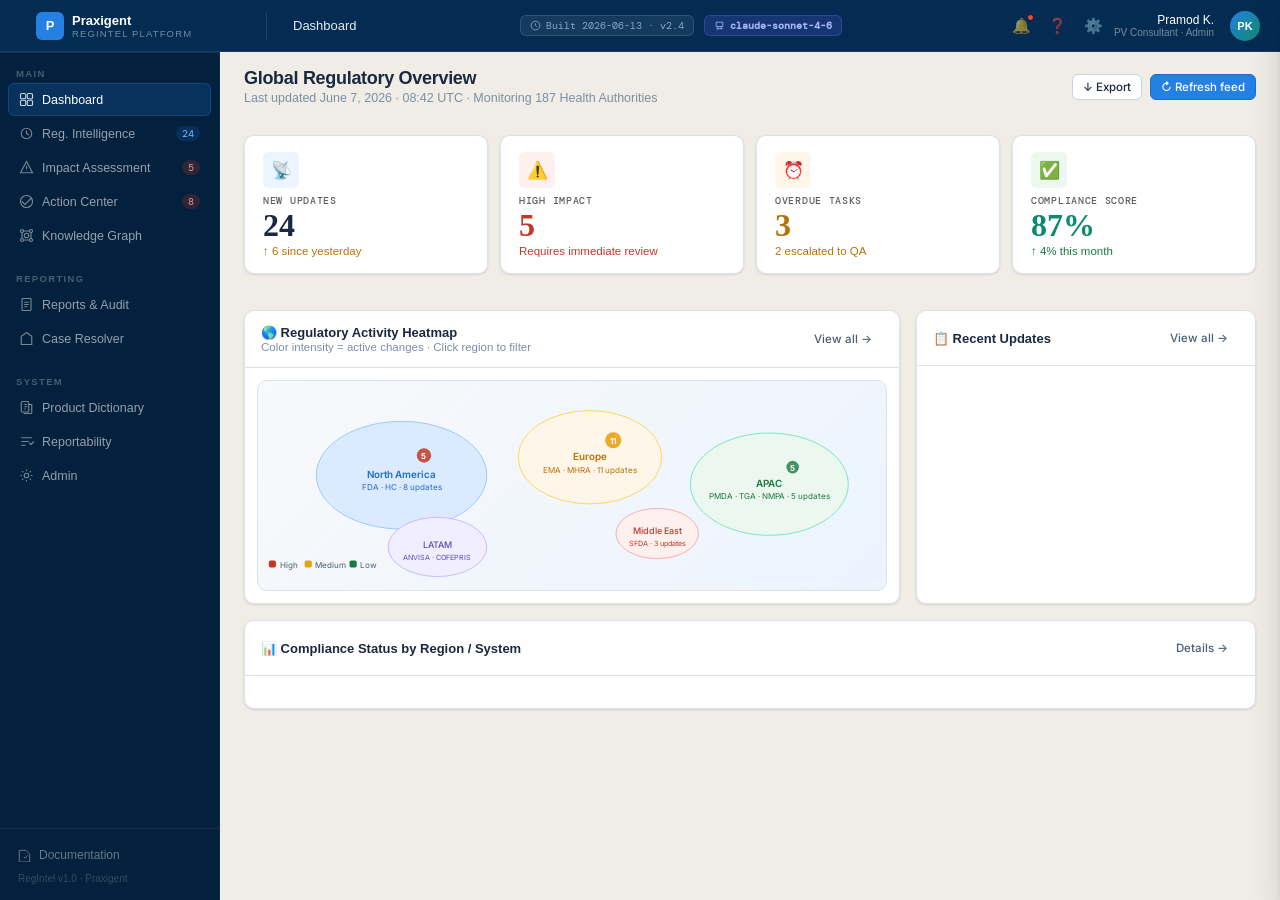
==== commit febe9f86: "Add files via upload" ====
--- a/platform.html
+++ b/platform.html
@@ -677,6 +677,10 @@
       <svg viewBox="0 0 20 20" fill="none" stroke="currentColor" stroke-width="1.5"><rect x="3" y="2" width="10" height="14" rx="1.5"/><path d="M7 6h4M7 9h4M7 12h2"/><path d="M13 6h4v11a1 1 0 01-1 1H6"/></svg>
       Product Dictionary
     </div>
+    <div class="nav-item" id="nav-reportability" onclick="showView('reportability',this,'Reportability')">
+      <svg viewBox="0 0 20 20" fill="none" stroke="currentColor" stroke-width="1.5"><path d="M3 5h14M3 10h10M3 15h6"/><path d="M14 12l2 2 4-4" stroke-linecap="round" stroke-linejoin="round"/></svg>
+      Reportability
+    </div>
     <div class="nav-item" id="nav-admin" onclick="showView('admin',this,'Admin')">
       <svg viewBox="0 0 20 20" fill="none" stroke="currentColor" stroke-width="1.5"><circle cx="10" cy="10" r="3"/><path d="M10 2v2M10 16v2M2 10h2M16 10h2M4.22 4.22l1.42 1.42M14.36 14.36l1.42 1.42M4.22 15.78l1.42-1.42M14.36 5.64l1.42-1.42"/></svg>
       Admin
@@ -1481,11 +1485,12 @@
   var nav = document.getElementById('nav-'+name);
   if (nav && !el) nav.classList.add('active');
   document.getElementById('tb-section').textContent = label || name;
-  if (name === 'knowledge')    setTimeout(drawKG, 100);
-  if (name === 'reports')      { renderReports(); }
-  if (name === 'history')      { if(typeof renderHistGrid==='function') renderHistGrid(); }
-  if (name === 'settings')     { if(typeof updateSettingsPage==='function') updateSettingsPage(); }
-  if (name === 'productdict')  { initProductDict(); }
+  if (name === 'knowledge')     setTimeout(drawKG, 100);
+  if (name === 'reports')       { renderReports(); }
+  if (name === 'history')       { if(typeof renderHistGrid==='function') renderHistGrid(); }
+  if (name === 'settings')      { if(typeof updateSettingsPage==='function') updateSettingsPage(); }
+  if (name === 'productdict')   { initProductDict(); }
+  if (name === 'reportability') { renderReportabilityScreen(); }
 }
 
 // ══════════════════════════════════════════
@@ -4354,5 +4359,207 @@
   initProductDict();
 })();
 </script>
+<!-- ═══════════════════════════════════════════════
+     REPORTABILITY SCREEN — injected module
+     ═══════════════════════════════════════════════ -->
+<div id="view-reportability" class="view" style="overflow-y:auto;padding:20px 24px;">
+  <div id="screen-reportability"></div>
+</div>
+
+<style>
+#screen-reportability{font-size:13px;color:var(--c-text);}
+.rep-breadcrumb{display:flex;align-items:center;gap:6px;font-size:11.5px;color:var(--c-text-3);margin-bottom:16px;flex-wrap:wrap;min-height:20px;}
+.rep-bc-link{cursor:pointer;color:var(--c-blue2);}
+.rep-bc-link:hover{text-decoration:underline;}
+.rep-bc-sep{color:var(--c-gray-300);}
+.rep-bc-active{color:var(--c-text);font-weight:500;}
+.rep-panel-title{font-size:17px;font-weight:600;color:var(--c-text);margin-bottom:3px;letter-spacing:-.2px;}
+.rep-panel-sub{font-size:12px;color:var(--c-text-3);margin-bottom:18px;}
+.rep-grid{display:grid;gap:10px;}
+.rep-grid-2{grid-template-columns:repeat(auto-fill,minmax(210px,1fr));}
+.rep-grid-3{grid-template-columns:repeat(auto-fill,minmax(160px,1fr));}
+.rep-card{background:#fff;border:1px solid var(--c-border);border-radius:var(--radius-lg);padding:13px 15px;cursor:pointer;transition:border-color .15s,box-shadow .15s,transform .1s;user-select:none;box-shadow:var(--shadow-sm);}
+.rep-card:hover{border-color:var(--c-blue2);box-shadow:var(--shadow-md);transform:translateY(-1px);}
+.rep-card-icon{font-size:20px;margin-bottom:7px;color:var(--c-blue2);}
+.rep-card-label{font-weight:600;font-size:13px;line-height:1.3;color:var(--c-text);}
+.rep-card-sub{font-size:11px;color:var(--c-text-3);margin-top:3px;line-height:1.4;}
+.rep-ha-region{font-size:10px;color:var(--c-text-3);text-transform:uppercase;letter-spacing:.5px;margin-bottom:5px;font-weight:500;}
+.rep-flow-wrap{background:var(--c-gray-50);border:1px solid var(--c-border);border-radius:var(--radius-lg);padding:18px 20px;}
+.rep-flow-step{display:flex;gap:10px;margin-bottom:8px;align-items:flex-start;}
+.rep-step-node{min-width:26px;height:26px;border-radius:50%;display:flex;align-items:center;justify-content:center;font-size:11px;font-weight:600;flex-shrink:0;margin-top:2px;}
+.rep-step-q{background:var(--c-amber-lt);color:var(--c-amber);border:1px solid #F6D07A;}
+.rep-step-y{background:var(--c-green-lt);color:var(--c-green);border:1px solid #86EFAC;}
+.rep-step-n{background:var(--c-red-lt);color:var(--c-red);border:1px solid #FCA5A5;}
+.rep-step-i{background:var(--c-blue-lt);color:var(--c-blue);border:1px solid #93C5FD;}
+.rep-step-g{background:var(--c-gray-100);color:var(--c-text-3);border:1px solid var(--c-border);}
+.rep-step-text{font-size:12.5px;line-height:1.55;padding-top:4px;color:var(--c-text);flex:1;}
+.rep-step-text b{font-weight:600;color:var(--c-text);}
+.rep-section-divider{border:none;border-top:1px solid var(--c-border);margin:12px 0;}
+.rep-outcome-box{border-radius:var(--radius);padding:10px 13px;margin-top:8px;border:1px solid;}
+.out-report{background:var(--c-green-lt);border-color:#86EFAC;color:var(--c-green);}
+.out-conditional{background:var(--c-amber-lt);border-color:#F6D07A;color:var(--c-amber);}
+.out-noreport{background:var(--c-gray-100);border-color:var(--c-border);color:var(--c-text-2);}
+.rep-out-text{font-size:12.5px;font-weight:600;}
+.rep-out-detail{font-size:11px;margin-top:3px;opacity:.8;line-height:1.4;}
+</style>
+
+<script>
+var REP_SOURCES=[{id:'spontaneous',icon:'fa-user',label:'Spontaneous',sub:'Patient/HCP reports, consumer contacts'},{id:'literature',icon:'fa-book',label:'Literature',sub:'Published case reports, journal articles'},{id:'clinical',icon:'fa-flask',label:'Clinical trial',sub:'IND, Phase I\u2013IV, investigational use'},{id:'premarket',icon:'fa-microscope',label:'Pre-market / EAP',sub:'Expanded access, compassionate use'},{id:'postmarket',icon:'fa-hospital',label:'Post-market',sub:'Approved products, registry, PMSS'},{id:'solicited',icon:'fa-comments',label:'Solicited programs',sub:'Patient support, market research'},{id:'digital',icon:'fa-mobile-alt',label:'Digital / Social',sub:'App, website, online community'},{id:'aggregate',icon:'fa-chart-bar',label:'Aggregate / Periodic',sub:'PSUR, PBRER, DSUR, PADER'}];
+var REP_HAS=[{id:'fda',label:'FDA',region:'United States'},{id:'ema',label:'EMA',region:'European Union'},{id:'mhra',label:'MHRA',region:'United Kingdom'},{id:'hc',label:'Health Canada',region:'Canada'},{id:'tga',label:'TGA',region:'Australia'},{id:'pmda',label:'PMDA',region:'Japan'},{id:'mfds',label:'MFDS',region:'South Korea'},{id:'sfda',label:'SFDA',region:'Saudi Arabia'},{id:'swissmedic',label:'Swissmedic',region:'Switzerland'},{id:'anvisa',label:'ANVISA',region:'Brazil'},{id:'cdsco',label:'CDSCO',region:'India'},{id:'nmpa',label:'NMPA',region:'China'},{id:'tfda',label:'TFDA',region:'Taiwan'},{id:'moh',label:'MOH',region:'Israel'},{id:'medsafe',label:'Medsafe',region:'New Zealand'},{id:'nafdac',label:'NAFDAC',region:'Nigeria'}];
+
+function repF(steps){return steps;}
+function repStd15(framework,portal,has90){var f=[{t:'q',text:'<b>Is product registered / authorized in this jurisdiction?</b>'},{t:'y',text:'Yes \u2192 '+framework+' applies'},{t:'q',text:'<b>Is AE serious + unexpected?</b>'},{t:'y',text:'Serious unexpected \u2192 <b>15 days</b> to '+portal}];if(has90)f.push({t:'y',text:'Non-serious \u2192 <b>90 days</b>'});f.push({t:'n',text:'Non-serious'+(has90?'':'')+' / expected \u2192 Periodic/PSUR; no expedited'});f.push({t:'i',text:'Standard ICH E2A-aligned reporting. Awareness date = date MAH first receives the report.'});var o=[{cls:'out-report',title:'Serious unexpected \u2192 15-day '+portal,detail:framework}];if(has90)o.push({cls:'out-conditional',title:'Non-serious \u2192 90-day',detail:'Periodic ICSR'});o.push({cls:'out-noreport',title:'Non-serious/expected \u2192 Periodic',detail:'No expedited individual report'});f.push({outcomes:o});return f;}
+
+var REP_FLOWS={
+spontaneous:{
+fda:repF([{t:'q',text:'<b>Is product approved/marketed in the US?</b>'},{t:'y',text:'Yes \u2192 21 CFR 314.80 (NDA/ANDA) or 21 CFR 600.80 (BLA)'},{t:'q',text:'<b>Is AE serious?</b> (death, life-threatening, hospitalization, disability, congenital anomaly, medically important)'},{t:'y',text:'Serious + unexpected \u2192 <b>15-day expedited</b> MedWatch 3500A to FDA'},{t:'y',text:'Serious + expected (labeled) \u2192 <b>15-day</b> if fatal/LT; otherwise periodic'},{t:'n',text:'Non-serious \u2192 PADER/periodic; no expedited'},{t:'i',text:'E2B R2 (MedWatch) or E2B R3 via FDA ESG. Reporter identity must be verified.'},{outcomes:[{cls:'out-report',title:'Serious unexpected \u2192 15-day expedited',detail:'21 CFR 314.80(c)(1)(i)'},{cls:'out-conditional',title:'Serious expected fatal/LT \u2192 15-day',detail:'21 CFR 314.80(c)(1)(ii)'},{cls:'out-noreport',title:'Non-serious \u2192 Periodic (PADER)',detail:'21 CFR 314.80(c)(2)'}]}]),
+ema:repF([{t:'q',text:'<b>Is product authorized in the EU?</b>'},{t:'y',text:'Yes \u2192 GVP Module VI Rev 2 \u00a7VI.B.6.1 applies'},{t:'q',text:'<b>Is AE serious?</b>'},{t:'y',text:'Serious + unexpected \u2192 <b>15 calendar days</b> to EudraVigilance'},{t:'y',text:'Serious + expected \u2192 <b>15 days</b> if fatal/LT; <b>90 days</b> otherwise'},{t:'n',text:'Non-serious \u2192 <b>90 days</b> EudraVigilance'},{t:'i',text:'E2B R3 mandatory since Nov 2017. EVWEB or gateway.'},{outcomes:[{cls:'out-report',title:'Serious unexpected \u2192 15-day EudraVigilance',detail:'GVP Module VI \u00a7VI.B.6.1'},{cls:'out-conditional',title:'Serious expected \u2192 15-day (fatal/LT) or 90-day',detail:'\u00a7VI.B.6.2'},{cls:'out-noreport',title:'Non-serious \u2192 90-day EudraVigilance',detail:'\u00a7VI.B.6.3'}]}]),
+mhra:repF([{t:'q',text:'<b>Is product authorized in UK (post-Brexit)?</b>'},{t:'y',text:'Yes \u2192 UK GVP Module VI applies'},{t:'q',text:'<b>AE serious?</b>'},{t:'y',text:'Serious + unexpected \u2192 <b>15 days</b> to MHRA Yellow Card'},{t:'y',text:'Serious + expected \u2192 <b>15 days</b> if fatal/LT; 90-day otherwise'},{t:'n',text:'Non-serious \u2192 <b>90 days</b> Yellow Card'},{t:'i',text:'Yellow Card gateway (E2B R3). Separate from EU EudraVigilance post-Brexit.'},{outcomes:[{cls:'out-report',title:'Serious unexpected \u2192 15-day Yellow Card',detail:'UK GVP Module VI'},{cls:'out-conditional',title:'Serious expected \u2192 15-day or 90-day',detail:'UK MAH obligations'},{cls:'out-noreport',title:'Non-serious \u2192 90-day Yellow Card',detail:'UK post-Brexit guidance'}]}]),
+hc:repStd15('FDR C.01.016 / MHPD guidance','Health Canada MedEffect'),
+tga:repF([{t:'q',text:'<b>Is product on ARTG?</b>'},{t:'y',text:'Yes \u2192 TGA PV Responsibilities of Sponsors'},{t:'q',text:'<b>AE serious + unexpected?</b>'},{t:'y',text:'Yes \u2192 <b>15 calendar days</b> TGA eBS'},{t:'y',text:'Serious expected fatal/LT \u2192 <b>15 days</b>; PSUR otherwise'},{t:'n',text:'Non-serious \u2192 PSUR'},{t:'i',text:'E2B R3. eBS portal mandatory.'},{outcomes:[{cls:'out-report',title:'Serious unexpected \u2192 15-day eBS',detail:'TGA PV Responsibilities Guidance'},{cls:'out-conditional',title:'Serious expected fatal/LT \u2192 15-day',detail:'TGA guidance'},{cls:'out-noreport',title:'Non-serious \u2192 PSUR',detail:'Periodic'}]}]),
+pmda:repF([{t:'q',text:'<b>Is product approved in Japan?</b>'},{t:'y',text:'Yes \u2192 PAL / PFAS apply'},{t:'q',text:'<b>AE serious?</b>'},{t:'y',text:'Serious unexpected (domestic or foreign) \u2192 <b>15 days</b> to PMDA'},{t:'y',text:'Serious expected domestic \u2192 <b>30 days</b>'},{t:'n',text:'Non-serious \u2192 Periodic only'},{t:'i',text:'E2B R2/R3. Japanese narrative required for domestic cases.'},{outcomes:[{cls:'out-report',title:'Serious unexpected \u2192 15-day PMDA',detail:'PFAS Art. 228-20'},{cls:'out-conditional',title:'Serious expected domestic \u2192 30-day',detail:'PAL obligations'},{cls:'out-noreport',title:'Non-serious \u2192 Periodic',detail:'PMDA guidance'}]}]),
+mfds:repF([{t:'q',text:'<b>Is product approved in South Korea?</b>'},{t:'y',text:'Yes \u2192 KGVP regulations apply'},{t:'q',text:'<b>AE serious + unexpected?</b>'},{t:'y',text:'Serious unexpected \u2192 <b>15 days</b> MFDS DUR'},{t:'y',text:'Serious expected fatal \u2192 <b>15 days</b>; 30-day otherwise'},{t:'n',text:'Non-serious \u2192 PSUR'},{t:'i',text:'KGVP. Korean narrative preferred. E2B R2 currently.'},{outcomes:[{cls:'out-report',title:'Serious unexpected \u2192 15-day MFDS',detail:'KGVP regulations'},{cls:'out-conditional',title:'Serious expected \u2192 15\u201330-day',detail:'Severity-dependent'},{cls:'out-noreport',title:'Non-serious \u2192 PSUR',detail:'Periodic'}]}]),
+sfda:repStd15('Saudi GVP Module VI','SFDA PV portal'),
+swissmedic:repF([{t:'q',text:'<b>Is product authorized by Swissmedic?</b>'},{t:'y',text:'Yes \u2192 Swiss HMG / Swissmedic GVP'},{t:'q',text:'<b>AE serious + unexpected?</b>'},{t:'y',text:'Serious unexpected \u2192 <b>15 days</b>'},{t:'y',text:'Serious expected fatal/LT \u2192 <b>15 days</b>; <b>90 days</b> otherwise'},{t:'n',text:'Non-serious \u2192 <b>90 days</b>'},{t:'i',text:'Aligns with EMA GVP. E2B R3. Separate from EudraVigilance.'},{outcomes:[{cls:'out-report',title:'Serious unexpected \u2192 15-day Swissmedic',detail:'Swiss HMG / GVP'},{cls:'out-conditional',title:'Serious expected \u2192 15-day (fatal) or 90-day',detail:'Swissmedic guidance'},{cls:'out-noreport',title:'Non-serious \u2192 90-day',detail:'Electronic portal'}]}]),
+anvisa:repF([{t:'q',text:'<b>Is product registered with ANVISA?</b>'},{t:'y',text:'Yes \u2192 RDC 204/2017 applies'},{t:'q',text:'<b>AE serious?</b>'},{t:'y',text:'Serious unexpected \u2192 <b>15 days</b> Notivisa'},{t:'y',text:'Serious expected fatal \u2192 <b>15 days</b>; <b>30 days</b> otherwise'},{t:'n',text:'Non-serious \u2192 <b>90 days</b> periodic'},{t:'i',text:'Notivisa portal. Portuguese narrative required.'},{outcomes:[{cls:'out-report',title:'Serious unexpected \u2192 15-day Notivisa',detail:'RDC 204/2017'},{cls:'out-conditional',title:'Serious expected \u2192 15\u201330-day',detail:'Severity-dependent'},{cls:'out-noreport',title:'Non-serious \u2192 90-day periodic',detail:'Annual report'}]}]),
+cdsco:repF([{t:'q',text:'<b>Is product licensed in India (Form 27/28)?</b>'},{t:'y',text:'Yes \u2192 Schedule Y + PvPI Guidance'},{t:'q',text:'<b>AE serious?</b>'},{t:'y',text:'Serious unexpected \u2192 <b>15 days</b> CDSCO/PvPI Vigiflow'},{t:'y',text:'Serious expected fatal \u2192 <b>15 days</b>; periodic otherwise'},{t:'n',text:'Non-serious \u2192 Annual safety report'},{t:'i',text:'PvPI. Vigiflow gateway. English acceptable.'},{outcomes:[{cls:'out-report',title:'Serious unexpected \u2192 15-day CDSCO/PvPI',detail:'Schedule Y / PvPI Guidance'},{cls:'out-conditional',title:'Serious expected fatal \u2192 15-day',detail:'PvPI requirements'},{cls:'out-noreport',title:'Non-serious \u2192 Annual safety report',detail:'Schedule Y'}]}]),
+nmpa:repF([{t:'q',text:'<b>Is product registered with NMPA?</b>'},{t:'y',text:'Yes \u2192 ADR Reporting Measures 2011/2022'},{t:'q',text:'<b>Is AE serious?</b>'},{t:'y',text:'Serious (any) \u2192 <b>15 days</b> CNKI'},{t:'y',text:'Non-serious \u2192 <b>30 days</b> CNKI'},{t:'i',text:'China: no "expected = no report" rule. All ADRs reportable. Chinese narrative required.'},{outcomes:[{cls:'out-report',title:'Serious (any) \u2192 15-day CNKI',detail:'China ADR Measures 2011/2022'},{cls:'out-report',title:'Non-serious \u2192 30-day CNKI',detail:'All ADRs must be reported'},{cls:'out-noreport',title:'Note: no expected exclusion in China',detail:'All serious ADRs reportable'}]}]),
+tfda:repStd15('TFDA ADR regulations','TFDA portal'),
+moh:repStd15('Israel MOH GVP guidelines (ICH E2A-aligned)','MOH PV department',true),
+medsafe:repStd15('Medicines Act 1981 / Medsafe PV guidelines','Medsafe portal'),
+nafdac:repF([{t:'q',text:'<b>Is product registered with NAFDAC?</b>'},{t:'y',text:'Yes \u2192 NAFDAC PV regulations apply'},{t:'q',text:'<b>AE serious?</b>'},{t:'y',text:'Serious \u2192 <b>15 days</b> NAFDAC PV directorate'},{t:'n',text:'Non-serious \u2192 <b>90 days</b> periodic'},{t:'i',text:'NAFDAC ePV portal. English. E2B-compatible.'},{outcomes:[{cls:'out-report',title:'Serious \u2192 15-day NAFDAC',detail:'NAFDAC PV Regulations'},{cls:'out-noreport',title:'Non-serious \u2192 90-day periodic',detail:'NAFDAC guidance'}]}])
+},
+clinical:{
+fda:repF([{t:'q',text:'<b>US IND trial?</b>'},{t:'y',text:'Yes \u2192 21 CFR 312.32 (IND safety reporting)'},{t:'q',text:'<b>SAE unexpected (not in IB) and possibly related?</b>'},{t:'y',text:'SUSAR fatal/LT \u2192 <b>7 days</b> IND Safety Report'},{t:'y',text:'SUSAR other serious \u2192 <b>15 days</b>'},{t:'y',text:'Expected serious \u2192 Annual IND Safety Report'},{t:'n',text:'Non-serious \u2192 CRF; annual aggregate'},{t:'i',text:'MedWatch 3500A or E2B R3 via FDA ESG. IND number required.'},{outcomes:[{cls:'out-report',title:'SUSAR fatal/LT \u2192 7-day IND Safety Report',detail:'21 CFR 312.32(c)(2)'},{cls:'out-report',title:'SUSAR other serious \u2192 15-day',detail:'21 CFR 312.32(c)(1)'},{cls:'out-conditional',title:'Expected serious \u2192 Annual IND',detail:'21 CFR 312.33'},{cls:'out-noreport',title:'Non-serious \u2192 CRF only',detail:'No expedited'}]}]),
+ema:repF([{t:'q',text:'<b>Trial under CTR 536/2014 or old Directive?</b>'},{t:'y',text:'CTR 536/2014 \u2192 CTIS portal mandatory (Jan 2025)'},{t:'q',text:'<b>Is SAE a SUSAR?</b>'},{t:'y',text:'SUSAR fatal/LT \u2192 <b>7 days</b> all MSAs via CTIS'},{t:'y',text:'SUSAR non-fatal \u2192 <b>15 days</b> EVCTM (EudraVigilance)'},{t:'n',text:'Non-SUSAR SAE \u2192 Annual DSUR'},{t:'i',text:'CTR 536/2014 Art. 42/43. E2B R3. All SUSARs to EVCTM.'},{outcomes:[{cls:'out-report',title:'SUSAR fatal/LT \u2192 7-day all MSAs',detail:'CTR 536/2014 Art. 42'},{cls:'out-report',title:'SUSAR non-fatal \u2192 15-day EVCTM',detail:'CTR 536/2014 Art. 43'},{cls:'out-noreport',title:'Non-SUSAR SAE \u2192 DSUR only',detail:'Annual aggregate'}]}]),
+mhra:repF([{t:'q',text:'<b>Trial under UK CTA?</b>'},{t:'y',text:'Yes \u2192 Medicines for Human Use (CT) Regs 2004'},{t:'q',text:'<b>Is SAE a SUSAR?</b>'},{t:'y',text:'SUSAR fatal/LT \u2192 <b>7 days</b> MHRA + investigators + ethics'},{t:'y',text:'SUSAR non-fatal \u2192 <b>15 days</b> MHRA CT portal'},{t:'n',text:'Non-SUSAR \u2192 DSUR annual'},{t:'i',text:'MHRA CT portal (post-Brexit separate). E2B R3.'},{outcomes:[{cls:'out-report',title:'SUSAR fatal/LT \u2192 7-day MHRA',detail:'CT Regs 2004, Reg 33'},{cls:'out-report',title:'SUSAR non-fatal \u2192 15-day',detail:'CT Regs 2004, Reg 34'},{cls:'out-noreport',title:'Non-SUSAR \u2192 DSUR',detail:'Annual'}]}]),
+hc:repF([{t:'q',text:'<b>Trial under Canadian CTA?</b>'},{t:'y',text:'Yes \u2192 FDR Division 5'},{t:'q',text:'<b>Is SAE a SUSAR?</b>'},{t:'y',text:'SUSAR fatal/LT \u2192 <b>7 days</b>'},{t:'y',text:'SUSAR non-fatal \u2192 <b>15 days</b>'},{t:'n',text:'Non-SUSAR \u2192 Annual Progress Report'},{t:'i',text:'Health Canada eSubmission. E2B R2 currently.'},{outcomes:[{cls:'out-report',title:'SUSAR fatal/LT \u2192 7-day',detail:'FDR Division 5'},{cls:'out-report',title:'SUSAR non-fatal \u2192 15-day',detail:'FDR Division 5'},{cls:'out-noreport',title:'Non-SUSAR \u2192 Annual Progress',detail:'FDR C.05.012'}]}]),
+tga:repF([{t:'q',text:'<b>Trial under Australian CTN or CTA?</b>'},{t:'y',text:'Yes \u2192 TGA SUSAR reporting obligations'},{t:'q',text:'<b>Is SAE a SUSAR?</b>'},{t:'y',text:'SUSAR fatal/LT \u2192 <b>7 days</b> TGA + HREC'},{t:'y',text:'SUSAR non-fatal \u2192 <b>15 days</b> eBS'},{t:'n',text:'Non-SUSAR \u2192 DSUR'},{t:'i',text:'HREC notification also required for SUSARs.'},{outcomes:[{cls:'out-report',title:'SUSAR fatal/LT \u2192 7-day TGA + HREC',detail:'TGA CT guidelines'},{cls:'out-report',title:'SUSAR non-fatal \u2192 15-day eBS',detail:'TGA guidance'},{cls:'out-noreport',title:'Non-SUSAR \u2192 DSUR',detail:'Annual'}]}]),
+pmda:repF([{t:'q',text:'<b>Trial under PMDA approval?</b>'},{t:'y',text:'Yes \u2192 PFAS + Ministerial Ordinance 36A'},{t:'q',text:'<b>SAE unexpected and related?</b>'},{t:'y',text:'SUSAR fatal/LT \u2192 <b>7 days</b> PMDA + MHLW'},{t:'y',text:'SUSAR non-fatal \u2192 <b>15 days</b>'},{t:'y',text:'Expected serious domestic \u2192 <b>30 days</b>; 15-day if foreign'},{t:'n',text:'Non-serious \u2192 DSUR'},{t:'i',text:'Japanese narrative required. PMDA gateway.'},{outcomes:[{cls:'out-report',title:'SUSAR fatal/LT \u2192 7-day PMDA+MHLW',detail:'PAL / Ord. 36A'},{cls:'out-report',title:'SUSAR non-fatal \u2192 15-day',detail:'PFAS'},{cls:'out-conditional',title:'Expected serious \u2192 30-day / 15-day (foreign)',detail:'PMDA guidance'},{cls:'out-noreport',title:'Non-serious \u2192 DSUR',detail:'Aggregate'}]}]),
+mfds:repF([{t:'q',text:'<b>Trial under MFDS IND in Korea?</b>'},{t:'y',text:'Yes \u2192 KGVP CT provisions'},{t:'q',text:'<b>SUSAR?</b>'},{t:'y',text:'Fatal/LT \u2192 <b>7 days</b>; non-fatal \u2192 <b>15 days</b>'},{t:'n',text:'Non-SUSAR \u2192 Annual'},{t:'i',text:'KGVP CT portal. Korean preferred.'},{outcomes:[{cls:'out-report',title:'SUSAR fatal/LT \u2192 7-day MFDS',detail:'KGVP CT'},{cls:'out-report',title:'SUSAR non-fatal \u2192 15-day',detail:'KGVP'},{cls:'out-noreport',title:'Non-SUSAR \u2192 Annual',detail:'Periodic'}]}]),
+sfda:repF([{t:'q',text:'<b>Trial under SFDA IND?</b>'},{t:'y',text:'Yes \u2192 Saudi GVP CT provisions'},{t:'q',text:'<b>SUSAR?</b>'},{t:'y',text:'Fatal/LT \u2192 <b>7 days</b> SFDA + IRB; non-fatal \u2192 <b>15 days</b>'},{t:'n',text:'Non-SUSAR \u2192 Periodic'},{t:'i',text:'SFDA PV portal. English.'},{outcomes:[{cls:'out-report',title:'SUSAR fatal/LT \u2192 7-day SFDA+IRB',detail:'Saudi GVP CT'},{cls:'out-report',title:'SUSAR non-fatal \u2192 15-day',detail:'Saudi GVP CT'},{cls:'out-noreport',title:'Non-SUSAR \u2192 Periodic',detail:'Annual'}]}]),
+swissmedic:repF([{t:'q',text:'<b>Trial under Swiss CTA?</b>'},{t:'y',text:'Yes \u2192 Swiss HRA + Swissmedic CT'},{t:'q',text:'<b>SUSAR?</b>'},{t:'y',text:'Fatal/LT \u2192 <b>7 days</b> Swissmedic + Cantonal Ethics; non-fatal \u2192 <b>15 days</b>'},{t:'n',text:'Non-SUSAR \u2192 DSUR'},{t:'i',text:'ICH E6(R2)-aligned. Swissmedic CT portal.'},{outcomes:[{cls:'out-report',title:'SUSAR fatal/LT \u2192 7-day Swissmedic+Ethics',detail:'Swiss HRA / CT'},{cls:'out-report',title:'SUSAR non-fatal \u2192 15-day',detail:'Swiss CT regs'},{cls:'out-noreport',title:'Non-SUSAR \u2192 DSUR',detail:'Annual'}]}]),
+anvisa:repF([{t:'q',text:'<b>Trial approved by ANVISA + CONEP?</b>'},{t:'y',text:'Yes \u2192 RDC 9/2015'},{t:'q',text:'<b>SUSAR?</b>'},{t:'y',text:'Fatal/LT \u2192 <b>7 days</b> ANVISA+CONEP; non-fatal \u2192 <b>15 days</b> Notivisa'},{t:'n',text:'Non-SUSAR \u2192 Periodic'},{t:'i',text:'Portuguese required.'},{outcomes:[{cls:'out-report',title:'SUSAR fatal/LT \u2192 7-day ANVISA+CONEP',detail:'RDC 9/2015'},{cls:'out-report',title:'SUSAR non-fatal \u2192 15-day Notivisa',detail:'ANVISA CT'},{cls:'out-noreport',title:'Non-SUSAR \u2192 Periodic',detail:'Annual'}]}]),
+cdsco:repF([{t:'q',text:'<b>Trial under CDSCO IND?</b>'},{t:'y',text:'Yes \u2192 Schedule Y + ND&amp;CT Rules 2019'},{t:'q',text:'<b>SUSAR?</b>'},{t:'y',text:'Fatal/LT \u2192 <b>14 days</b> CDSCO + IEC; non-fatal \u2192 <b>30 days</b>'},{t:'n',text:'Non-SUSAR SAE \u2192 IEC 14-day + CDSCO annual'},{t:'i',text:'ND&amp;CT Rules 2019 \u2014 non-ICH timelines. CDSCO Sugam portal.'},{outcomes:[{cls:'out-report',title:'SUSAR fatal/LT \u2192 14-day CDSCO+IEC',detail:'ND&CT Rules 2019'},{cls:'out-report',title:'SUSAR non-fatal \u2192 30-day',detail:'ND&CT Rules 2019'},{cls:'out-conditional',title:'Non-SUSAR SAE \u2192 IEC 14-day notify',detail:'SAE management'},{cls:'out-noreport',title:'Non-serious \u2192 Annual',detail:'Periodic'}]}]),
+nmpa:repF([{t:'q',text:'<b>Trial approved by NMPA?</b>'},{t:'y',text:'Yes \u2192 NMPA CT safety reporting'},{t:'q',text:'<b>SAE unexpected and related?</b>'},{t:'y',text:'SUSAR fatal/LT \u2192 <b>7 days</b>; non-fatal \u2192 <b>15 days</b>'},{t:'y',text:'All domestic SAEs \u2192 <b>15 days</b> (no expected exception)'},{t:'n',text:'Non-serious \u2192 Annual'},{t:'i',text:'NMPA eCTD. Chinese narrative. No expected exception for SAEs.'},{outcomes:[{cls:'out-report',title:'SUSAR fatal/LT \u2192 7-day NMPA',detail:'NMPA CT'},{cls:'out-report',title:'All domestic SAEs \u2192 15-day',detail:'No expected exception'},{cls:'out-noreport',title:'Non-serious \u2192 Annual',detail:'Aggregate'}]}]),
+tfda:repF([{t:'q',text:'<b>Trial under TFDA IND?</b>'},{t:'y',text:'Yes \u2192 TFDA CT regulations'},{t:'q',text:'<b>SUSAR?</b>'},{t:'y',text:'Fatal/LT \u2192 <b>7 days</b> TFDA+IRB; non-fatal \u2192 <b>15 days</b>'},{t:'n',text:'Non-SUSAR \u2192 DSUR'},{t:'i',text:'ICH E6(R2). TFDA eCTD. Chinese preferred.'},{outcomes:[{cls:'out-report',title:'SUSAR fatal/LT \u2192 7-day TFDA+IRB',detail:'TFDA CT'},{cls:'out-report',title:'SUSAR non-fatal \u2192 15-day',detail:'TFDA guidance'},{cls:'out-noreport',title:'Non-SUSAR \u2192 DSUR',detail:'Annual'}]}]),
+moh:repF([{t:'q',text:'<b>Trial approved by Israel MOH + Helsinki Committee?</b>'},{t:'y',text:'Yes \u2192 Israel MOH CT regs (ICH GCP-aligned)'},{t:'q',text:'<b>SUSAR?</b>'},{t:'y',text:'Fatal/LT \u2192 <b>7 days</b> MOH+Helsinki; non-fatal \u2192 <b>15 days</b>'},{t:'n',text:'Non-SUSAR \u2192 DSUR'},{t:'i',text:'English/Hebrew. ICH E6(R2).'},{outcomes:[{cls:'out-report',title:'SUSAR fatal/LT \u2192 7-day MOH+Helsinki',detail:'Israel MOH CT'},{cls:'out-report',title:'SUSAR non-fatal \u2192 15-day',detail:'MOH CT guidance'},{cls:'out-noreport',title:'Non-SUSAR \u2192 DSUR',detail:'Annual'}]}]),
+medsafe:repF([{t:'q',text:'<b>Trial approved by Medsafe + HDEC?</b>'},{t:'y',text:'Yes \u2192 Medsafe CT obligations (TGA-aligned)'},{t:'q',text:'<b>SUSAR?</b>'},{t:'y',text:'Fatal/LT \u2192 <b>7 days</b> Medsafe+HDEC; non-fatal \u2192 <b>15 days</b>'},{t:'n',text:'Non-SUSAR \u2192 DSUR'},{t:'i',text:'Trans-Tasman alignment with TGA.'},{outcomes:[{cls:'out-report',title:'SUSAR fatal/LT \u2192 7-day Medsafe+HDEC',detail:'Medicines Act 1981'},{cls:'out-report',title:'SUSAR non-fatal \u2192 15-day',detail:'Medsafe CT guidance'},{cls:'out-noreport',title:'Non-SUSAR \u2192 DSUR',detail:'Annual'}]}]),
+nafdac:repF([{t:'q',text:'<b>Trial authorized by NAFDAC?</b>'},{t:'y',text:'Yes \u2192 NAFDAC CT regs + NHREC'},{t:'q',text:'<b>SUSAR?</b>'},{t:'y',text:'SUSAR \u2192 <b>7\u201315 days</b> NAFDAC + NHREC'},{t:'n',text:'Non-SUSAR SAE \u2192 Periodic + NHREC notify'},{t:'i',text:'English. WHO GCP-aligned.'},{outcomes:[{cls:'out-report',title:'SUSAR \u2192 7\u201315-day NAFDAC+NHREC',detail:'NAFDAC CT'},{cls:'out-conditional',title:'Non-SUSAR SAE \u2192 NHREC+periodic',detail:'NAFDAC CT guidance'},{cls:'out-noreport',title:'Non-serious \u2192 Annual',detail:'Aggregate'}]}])
+},
+literature:(function(){
+function litStd(fw,portal,has90){var f=[{t:'q',text:'<b>Article references your product in this jurisdiction?</b>'},{t:'y',text:'Yes \u2192 '+fw+' (WHO core journals; MAH must screen)'},{t:'q',text:'<b>4 minimum criteria met?</b> (patient, reporter, product, AE)'},{t:'y',text:'4 criteria + serious + unexpected \u2192 <b>15 days</b> to '+portal}];if(has90)f.push({t:'y',text:'Non-serious \u2192 <b>90 days</b>'});f.push({t:'n',text:'< 4 criteria \u2192 Document; no ICSR'});f.push({t:'i',text:'Awareness date = date MAH identified the article.'});var o=[{cls:'out-report',title:'Serious unexpected (4 criteria) \u2192 15-day',detail:fw}];if(has90)o.push({cls:'out-conditional',title:'Non-serious \u2192 90-day',detail:'Periodic ICSR'});o.push({cls:'out-noreport',title:'< 4 criteria \u2192 Screening log only',detail:'Document; no individual report'});f.push({outcomes:o});return f;}
+return{fda:litStd('21 CFR 314.81(b) / FDA lit. guidance','MedWatch'),ema:litStd('GVP Module VI \u00a7VI.B.2.1.5','EudraVigilance',true),mhra:litStd('UK GVP Module VI','MHRA Yellow Card',true),hc:litStd('FDR C.01.016 / MHPD guidance','Health Canada MedEffect'),tga:litStd('TGA PV Responsibilities Guidance','TGA eBS'),pmda:litStd('PFAS literature obligations','PMDA'),mfds:litStd('KGVP lit. obligations','MFDS'),sfda:litStd('Saudi GVP Module VI','SFDA PV portal'),swissmedic:litStd('Swiss HMG / GVP','Swissmedic portal',true),anvisa:litStd('RDC 204/2017','ANVISA Notivisa'),cdsco:litStd('Schedule Y / PvPI guidance','CDSCO/PvPI Vigiflow'),nmpa:(function(){return[{t:'q',text:'<b>Article references NMPA-registered product?</b>'},{t:'y',text:'Yes \u2192 China ADR Measures: all ADRs from lit. reportable'},{t:'q',text:'<b>4 criteria met?</b>'},{t:'y',text:'Serious \u2192 <b>15 days</b> CNKI; Non-serious \u2192 <b>30 days</b> CNKI'},{t:'n',text:'< 4 criteria \u2192 Document'},{t:'i',text:'All ADRs reportable in China regardless of expectedness.'},{outcomes:[{cls:'out-report',title:'Serious \u2192 15-day CNKI',detail:'China ADR Measures'},{cls:'out-report',title:'Non-serious \u2192 30-day CNKI',detail:'All ADRs reportable'},{cls:'out-noreport',title:'< 4 criteria \u2192 Log only',detail:'Document'}]}];}()),tfda:litStd('TFDA ADR regulations','TFDA portal'),moh:litStd('Israel MOH GVP guidelines','MOH PV department',true),medsafe:litStd('Medicines Act / Medsafe guidance','Medsafe portal'),nafdac:litStd('NAFDAC PV regulations','NAFDAC PV directorate')};
+}()),
+premarket:(function(){
+function pmStd(fw,portal){return[{t:'q',text:'<b>Compassionate use / named patient / EAP in this jurisdiction?</b>'},{t:'y',text:'Yes \u2192 '+fw+' applies'},{t:'q',text:'<b>SAE serious + unexpected?</b>'},{t:'y',text:'Yes \u2192 <b>15 days</b> to '+portal},{t:'n',text:'Non-serious \u2192 Annual/periodic'},{t:'i',text:'Standard EAP/compassionate use PV obligations per jurisdiction.'},{outcomes:[{cls:'out-report',title:'Serious unexpected \u2192 15-day '+portal,detail:fw},{cls:'out-noreport',title:'Non-serious \u2192 Annual',detail:'Periodic'}]}];}
+return{fda:repF([{t:'q',text:'<b>Expanded Access IND or Named Patient Program?</b>'},{t:'y',text:'Yes \u2192 21 CFR 312.310 + 312.32'},{t:'q',text:'<b>SAE serious, unexpected, possibly related?</b>'},{t:'y',text:'SUSAR fatal/LT \u2192 <b>7 days</b>; other serious \u2192 <b>15 days</b>'},{t:'y',text:'Expected SAE \u2192 IND annual update'},{t:'n',text:'Non-serious \u2192 Annual aggregate'},{t:'i',text:'Same obligations as Phase II/III IND. IND number required.'},{outcomes:[{cls:'out-report',title:'SUSAR fatal/LT \u2192 7-day FDA',detail:'21 CFR 312.32(c)(2)'},{cls:'out-report',title:'SUSAR serious \u2192 15-day',detail:'21 CFR 312.32(c)(1)'},{cls:'out-conditional',title:'Expected SAE \u2192 IND annual',detail:'21 CFR 312.33'},{cls:'out-noreport',title:'Non-serious \u2192 Annual',detail:'No expedited'}]}]),ema:repF([{t:'q',text:'<b>EU Named Patient Program or Compassionate Use?</b>'},{t:'y',text:'Yes \u2192 Reg 726/2004 Art. 83 + MS national laws'},{t:'q',text:'<b>Linked to authorized CTA?</b>'},{t:'y',text:'CTA-linked \u2192 SUSAR rules (CTR 536/2014) apply'},{t:'y',text:'Standalone NPP \u2192 Report to each participating MS CA'},{t:'q',text:'<b>Serious + unexpected?</b>'},{t:'y',text:'Yes \u2192 <b>15 days</b> to MS CAs'},{t:'n',text:'Non-serious \u2192 Periodic'},{t:'i',text:'No EU-wide harmonized NPP reporting. National variation applies.'},{outcomes:[{cls:'out-report',title:'CTA-linked SUSAR \u2192 7/15-day all MSAs',detail:'CTR 536/2014'},{cls:'out-conditional',title:'NPP serious \u2192 15-day per MS CA',detail:'Reg 726/2004 Art. 83'},{cls:'out-noreport',title:'Non-serious \u2192 Periodic',detail:'Aggregate'}]}]),mhra:pmStd('UK Medicines Regs 2012 (Specials/NPP)','MHRA'),hc:pmStd('FDR C.08.010/011 (SAP)','Health Canada SAP directorate'),tga:pmStd('TGA SAS \u2192 TG Act s.19','TGA eBS'),pmda:pmStd('Japan Sakigake / conditional approval','PMDA + MHLW'),mfds:pmStd('Korea KGVP early access','MFDS DUR portal'),sfda:pmStd('SFDA Exceptional Access Program','SFDA PV portal'),swissmedic:pmStd('Swiss HMG Art. 9c compassionate use','Swissmedic portal'),anvisa:pmStd('ANVISA EAP \u2192 RDC 204/2017','ANVISA Notivisa'),cdsco:repF([{t:'q',text:'<b>India Named Patient / Compassionate Use under CDSCO?</b>'},{t:'y',text:'Yes \u2192 ND&amp;CT Rules 2019 compassionate use provisions'},{t:'q',text:'<b>Serious + unexpected?</b>'},{t:'y',text:'Yes \u2192 <b>14 days</b> CDSCO + IEC'},{t:'n',text:'Non-serious \u2192 Annual'},{t:'i',text:'CDSCO Sugam. Section 107A. English.'},{outcomes:[{cls:'out-report',title:'Serious unexpected \u2192 14-day CDSCO',detail:'ND&CT Rules 2019'},{cls:'out-noreport',title:'Non-serious \u2192 Annual',detail:'Periodic'}]}]),nmpa:repF([{t:'q',text:'<b>China emergency/conditional access under NMPA?</b>'},{t:'y',text:'Yes \u2192 NMPA conditional/EUA PV'},{t:'q',text:'<b>Serious?</b>'},{t:'y',text:'Serious \u2192 <b>15 days</b> CNKI; Non-serious \u2192 <b>30 days</b>'},{t:'i',text:'No expected exception. Chinese narrative. All SAEs reportable.'},{outcomes:[{cls:'out-report',title:'Serious \u2192 15-day CNKI',detail:'NMPA ADR Measures'},{cls:'out-report',title:'Non-serious \u2192 30-day CNKI',detail:'All ADRs reportable'},{cls:'out-noreport',title:'< 4 criteria \u2192 Document',detail:'Log'}]}]),tfda:pmStd('TFDA special access PV','TFDA portal'),moh:pmStd('Israel MOH special access (Tovlanot)','MOH PV department'),medsafe:pmStd('Medsafe Provisional Consent / Unapproved Meds','Medsafe portal'),nafdac:pmStd('NAFDAC EUA PV','NAFDAC + NHREC')};
+}()),
+postmarket:(function(){
+function pmssStd(fw,portal,has90){var f=[{t:'q',text:'<b>From a post-market study, registry, or RMP commitment?</b>'},{t:'y',text:'Yes \u2192 '+fw},{t:'q',text:'<b>SAE serious + unexpected?</b>'},{t:'y',text:'Yes \u2192 <b>15 days</b> '+portal}];if(has90)f.push({t:'y',text:'Non-serious \u2192 <b>90 days</b>'});f.push({t:'n',text:'Non-serious / expected \u2192 PSUR; no expedited'});f.push({t:'i',text:'Post-market study commitments often a condition of registration.'});var o=[{cls:'out-report',title:'Serious unexpected \u2192 15-day '+portal,detail:fw}];if(has90)o.push({cls:'out-conditional',title:'Non-serious \u2192 90-day',detail:'Post-market ICSR'});o.push({cls:'out-noreport',title:'Non-serious/expected \u2192 PSUR',detail:'Periodic'});f.push({outcomes:o});return f;}
+return{fda:repF([{t:'q',text:'<b>From a PMSS, registry, or REMS study?</b>'},{t:'y',text:'Yes \u2192 21 CFR 314.80 / 600.80'},{t:'q',text:'<b>SAE serious + unexpected?</b>'},{t:'y',text:'Yes \u2192 <b>15 days</b> expedited MedWatch'},{t:'y',text:'Serious expected \u2192 PADER'},{t:'n',text:'Non-serious \u2192 PADER'},{t:'i',text:'REMS studies have additional commitments. 21 CFR 314.81.'},{outcomes:[{cls:'out-report',title:'Serious unexpected (PMSS/registry) \u2192 15-day',detail:'21 CFR 314.80(c)(1)'},{cls:'out-conditional',title:'Serious expected \u2192 PADER',detail:'21 CFR 314.81(b)(2)'},{cls:'out-noreport',title:'Non-serious \u2192 PADER',detail:'Periodic aggregate'}]}]),ema:repF([{t:'q',text:'<b>From a PASS (interventional or non-interventional)?</b>'},{t:'y',text:'Yes \u2192 GVP Module VI + Module VIII (PASS)'},{t:'q',text:'<b>SAE serious + unexpected?</b>'},{t:'y',text:'PASS serious unexpected \u2192 <b>15 days</b> EudraVigilance'},{t:'y',text:'Non-serious \u2192 <b>90 days</b>'},{t:'i',text:'Protocol must be in EU PAS Register. PRAC oversight.'},{outcomes:[{cls:'out-report',title:'PASS serious unexpected \u2192 15-day',detail:'GVP Module VI + VIII'},{cls:'out-conditional',title:'NIPASS \u2192 causality assessment required',detail:'GVP Module VI criteria'},{cls:'out-noreport',title:'Non-serious \u2192 90-day',detail:'GVP \u00a7VI.B.6.3'}]}]),mhra:pmssStd('UK GVP Module VI/VIII (UK PASS)','MHRA Yellow Card',true),hc:pmssStd('FDR C.01.016 / MHPD CMA commitments','Health Canada MedEffect'),tga:pmssStd('TGA PV Responsibilities / RMP','TGA eBS portal'),pmda:repF([{t:'q',text:'<b>From a Japan GPSP study?</b>'},{t:'y',text:'Yes \u2192 GPSP Ordinance + PFAS'},{t:'q',text:'<b>ADR serious + unexpected?</b>'},{t:'y',text:'Serious unexpected \u2192 <b>15 days</b>; Serious expected \u2192 <b>30 days</b>'},{t:'n',text:'Non-serious \u2192 Periodic'},{t:'i',text:'GPSP re-examination: 4\u201310 yrs. PMDA quarterly/annual aggregate.'},{outcomes:[{cls:'out-report',title:'Serious unexpected \u2192 15-day PMDA',detail:'PFAS / GPSP Ordinance'},{cls:'out-conditional',title:'Serious expected \u2192 30-day PMDA',detail:'GPSP post-market'},{cls:'out-noreport',title:'Non-serious \u2192 Periodic',detail:'PMDA aggregate'}]}]),mfds:pmssStd('KGVP PMSS / re-exam obligations','MFDS'),sfda:pmssStd('Saudi GVP + PMS conditions','SFDA portal'),swissmedic:pmssStd('Swiss GVP Module VIII (PASS)','Swissmedic portal',true),anvisa:pmssStd('RDC 204/2017 PVMS','ANVISA Notivisa'),cdsco:repF([{t:'q',text:'<b>From India Schedule Y Phase IV / PMSS?</b>'},{t:'y',text:'Yes \u2192 Schedule Y Phase IV + PvPI'},{t:'q',text:'<b>SAE serious + unexpected?</b>'},{t:'y',text:'Yes \u2192 <b>15 days</b> CDSCO/PvPI; expected fatal \u2192 <b>15 days</b>'},{t:'n',text:'Non-serious \u2192 Annual'},{t:'i',text:'Phase IV mandatory for new drugs (4 years). Sugam/Vigiflow.'},{outcomes:[{cls:'out-report',title:'Serious unexpected \u2192 15-day CDSCO/PvPI',detail:'Schedule Y Phase IV'},{cls:'out-conditional',title:'Serious expected fatal \u2192 15-day',detail:'PvPI guidance'},{cls:'out-noreport',title:'Non-serious \u2192 Annual',detail:'Schedule Y'}]}]),nmpa:repF([{t:'q',text:'<b>From China Phase IV / PMSS?</b>'},{t:'y',text:'Yes \u2192 NMPA ADR Measures + Phase IV'},{t:'q',text:'<b>ADR serious?</b>'},{t:'y',text:'Serious \u2192 <b>15 days</b>; Non-serious \u2192 <b>30 days</b> CNKI'},{t:'i',text:'All ADRs reportable. Phase IV 5-yr commitment. Chinese narrative.'},{outcomes:[{cls:'out-report',title:'Serious \u2192 15-day CNKI',detail:'NMPA Phase IV'},{cls:'out-report',title:'Non-serious \u2192 30-day CNKI',detail:'All ADRs reportable'},{cls:'out-noreport',title:'< 4 criteria \u2192 Log only',detail:'Document'}]}]),tfda:pmssStd('TFDA Phase IV / ADR regulations','TFDA portal'),moh:pmssStd('Israel MOH Phase IV / GVP','MOH PV department'),medsafe:pmssStd('Medicines Act / consent conditions','Medsafe portal'),nafdac:pmssStd('NAFDAC PV / Phase IV commitment','NAFDAC PV directorate')};
+}()),
+solicited:(function(){
+function solStd(fw,portal){return[{t:'q',text:'<b>From MAH-sponsored patient support program?</b>'},{t:'y',text:'Yes \u2192 '+fw+'; treated as company-received'},{t:'q',text:'<b>SAE serious + unexpected?</b>'},{t:'y',text:'Yes \u2192 <b>15 days</b> '+portal},{t:'n',text:'Non-serious \u2192 Annual PSUR'},{t:'i',text:'Solicited AEs from MAH programs treated same as spontaneous reports.'},{outcomes:[{cls:'out-report',title:'Serious unexpected \u2192 15-day '+portal,detail:fw},{cls:'out-noreport',title:'Non-serious \u2192 Annual PSUR',detail:'Periodic'}]}];}
+return{fda:repF([{t:'q',text:'<b>From PSP, market research, or DMP?</b>'},{t:'y',text:'Yes \u2192 FDA 2011 Guidance + 21 CFR 314.80'},{t:'q',text:'<b>MAH-controlled program?</b>'},{t:'y',text:'MAH-controlled \u2192 Treated as spontaneous; 4 criteria apply'},{t:'y',text:'Serious unexpected \u2192 <b>15 days</b> MedWatch'},{t:'n',text:'Independent program \u2192 Evaluate MAH "received" status'},{t:'i',text:'PSP AEs are company-received if MAH controls the program.'},{outcomes:[{cls:'out-report',title:'Serious unexpected (MAH PSP) \u2192 15-day',detail:'21 CFR 314.80 / FDA PSP guidance'},{cls:'out-conditional',title:'Serious expected \u2192 PADER periodic',detail:'Periodic'},{cls:'out-noreport',title:'Non-serious \u2192 PADER only',detail:'No expedited'}]}]),ema:repF([{t:'q',text:'<b>EU MAH-sponsored PSP or observational program?</b>'},{t:'y',text:'Yes \u2192 GVP Module VI \u00a7VI.B.1.3 (solicited sources)'},{t:'q',text:'<b>Individual report vs organized data collection?</b>'},{t:'y',text:'Solicited individual \u2192 Treated as spontaneous; 15-day if serious unexpected'},{t:'n',text:'Organized study (protocol) \u2192 Follow NIPASS rules (GVP Module VIII)'},{t:'i',text:'PSP AEs must be reported if meeting spontaneous ICSR criteria.'},{outcomes:[{cls:'out-report',title:'Solicited serious unexpected \u2192 15-day EudraVigilance',detail:'GVP Module VI \u00a7VI.B.1.3'},{cls:'out-conditional',title:'Organized data collection \u2192 NIPASS',detail:'GVP Module VIII'},{cls:'out-noreport',title:'Non-serious \u2192 90-day',detail:'Treated as spontaneous'}]}]),mhra:solStd('UK GVP VI solicited source','MHRA Yellow Card'),hc:solStd('FDR C.01.016 / MHPD guidance','Health Canada MedEffect'),tga:solStd('TGA PV guidance / solicited','TGA eBS'),pmda:repF([{t:'q',text:'<b>From Japan MAH-sponsored DIC or patient program?</b>'},{t:'y',text:'Yes \u2192 PFAS solicited source provisions'},{t:'q',text:'<b>Serious + unexpected?</b>'},{t:'y',text:'Yes \u2192 <b>15 days</b>; expected \u2192 <b>30 days</b>'},{t:'n',text:'Non-serious \u2192 Periodic'},{t:'i',text:'DIC AEs are company-received. Japanese narrative required.'},{outcomes:[{cls:'out-report',title:'Serious unexpected \u2192 15-day PMDA',detail:'PFAS / solicited'},{cls:'out-conditional',title:'Serious expected \u2192 30-day',detail:'Expected ADR'},{cls:'out-noreport',title:'Non-serious \u2192 Periodic',detail:'Aggregate'}]}]),mfds:solStd('KGVP solicited source','MFDS'),sfda:solStd('Saudi GVP solicited source','SFDA PV portal'),swissmedic:solStd('Swiss GVP solicited source','Swissmedic portal'),anvisa:solStd('RDC 204/2017 solicited source','ANVISA Notivisa'),cdsco:solStd('Schedule Y / PvPI solicited source','CDSCO/PvPI Vigiflow'),nmpa:repF([{t:'q',text:'<b>From China MAH-sponsored PSP/DMP?</b>'},{t:'y',text:'Yes \u2192 NMPA ADR Measures: all ADRs reportable'},{t:'q',text:'<b>Serious?</b>'},{t:'y',text:'Serious \u2192 <b>15 days</b>; Non-serious \u2192 <b>30 days</b> CNKI'},{t:'n',text:'< 4 criteria \u2192 Document'},{t:'i',text:'China: no solicited/spontaneous distinction. All ADRs reportable.'},{outcomes:[{cls:'out-report',title:'Serious \u2192 15-day CNKI',detail:'NMPA ADR Measures'},{cls:'out-report',title:'Non-serious \u2192 30-day CNKI',detail:'All ADRs reportable'},{cls:'out-noreport',title:'< 4 criteria \u2192 Log',detail:'Document'}]}]),tfda:solStd('TFDA ADR regulations / solicited','TFDA portal'),moh:solStd('Israel MOH GVP / solicited','MOH PV department'),medsafe:solStd('Medsafe PV guidance / solicited','Medsafe portal'),nafdac:solStd('NAFDAC PV / solicited','NAFDAC PV directorate')};
+}()),
+digital:(function(){
+function digStd(fw,portal,has90){var f=[{t:'q',text:'<b>From MAH-owned digital channel (app, website, social media)?</b>'},{t:'y',text:'Yes \u2192 '+fw},{t:'q',text:'<b>4 minimum criteria + serious + unexpected?</b>'},{t:'y',text:'Yes \u2192 <b>15 days</b> '+portal}];if(has90)f.push({t:'y',text:'Non-serious \u2192 <b>90 days</b>'});f.push({t:'n',text:'< 4 criteria \u2192 Document; no ICSR'});f.push({t:'i',text:'Digital channel AEs = company-received. Third-party monitoring generally not required.'});var o=[{cls:'out-report',title:'Serious unexpected \u2192 15-day '+portal,detail:fw}];if(has90)o.push({cls:'out-conditional',title:'Non-serious \u2192 90-day',detail:'Digital ICSR'});o.push({cls:'out-noreport',title:'< 4 criteria \u2192 Document only',detail:'No ICSR'});f.push({outcomes:o});return f;}
+return{fda:repF([{t:'q',text:'<b>From MAH-owned website, app, or social media?</b>'},{t:'y',text:'Yes \u2192 FDA 2013 Social Media Guidance + 21 CFR 314.80'},{t:'q',text:'<b>4 minimum ICSR criteria exist?</b>'},{t:'y',text:'4 criteria + serious + unexpected \u2192 <b>15 days</b> MedWatch'},{t:'y',text:'4 criteria + non-serious/expected \u2192 PADER'},{t:'n',text:'< 4 criteria \u2192 Document; no ICSR'},{t:'i',text:'Third-party social media monitoring not required. Company-owned channels mandatory.'},{outcomes:[{cls:'out-report',title:'Serious unexpected (4 criteria) \u2192 15-day',detail:'21 CFR 314.80 / FDA social media guidance'},{cls:'out-conditional',title:'Non-serious/expected \u2192 PADER',detail:'Periodic'},{cls:'out-noreport',title:'< 4 criteria \u2192 Monitoring log',detail:'Document; no ICSR'}]}]),ema:digStd('GVP Module VI \u00a7VI.B.1.3','EudraVigilance',true),mhra:digStd('UK GVP Module VI / digital','Yellow Card',true),hc:digStd('FDR C.01.016 / digital source','Health Canada MedEffect'),tga:digStd('TGA PV guidance / digital','TGA eBS'),pmda:repF([{t:'q',text:'<b>From Japan MAH-owned app/website/MR inquiry?</b>'},{t:'y',text:'Yes \u2192 PFAS: digital AEs are company-received'},{t:'q',text:'<b>4 criteria + serious + unexpected?</b>'},{t:'y',text:'Yes \u2192 <b>15 days</b>; expected \u2192 <b>30 days</b>'},{t:'n',text:'Non-serious / < 4 criteria \u2192 Periodic'},{t:'i',text:'Japanese narrative required.'},{outcomes:[{cls:'out-report',title:'Serious unexpected \u2192 15-day PMDA',detail:'PFAS / digital'},{cls:'out-conditional',title:'Serious expected \u2192 30-day',detail:'Expected ADR'},{cls:'out-noreport',title:'Non-serious \u2192 Periodic',detail:'Aggregate'}]}]),mfds:digStd('KGVP / digital source','MFDS'),sfda:digStd('Saudi GVP / digital','SFDA portal'),swissmedic:digStd('Swiss GVP / digital','Swissmedic portal',true),anvisa:digStd('RDC 204/2017 / digital','ANVISA Notivisa'),cdsco:digStd('Schedule Y / digital source','CDSCO/PvPI Vigiflow'),nmpa:repF([{t:'q',text:'<b>From China MAH-owned digital channel?</b>'},{t:'y',text:'Yes \u2192 NMPA ADR Measures: all digital ADRs reportable'},{t:'q',text:'<b>4 criteria?</b>'},{t:'y',text:'Serious \u2192 <b>15 days</b>; Non-serious \u2192 <b>30 days</b>'},{t:'n',text:'< 4 criteria \u2192 Document'},{t:'i',text:'All ADRs reportable regardless of source/expectedness.'},{outcomes:[{cls:'out-report',title:'Serious \u2192 15-day CNKI',detail:'NMPA / digital'},{cls:'out-report',title:'Non-serious \u2192 30-day CNKI',detail:'All ADRs reportable'},{cls:'out-noreport',title:'< 4 criteria \u2192 Log',detail:'Document'}]}]),tfda:digStd('TFDA ADR / digital','TFDA'),moh:digStd('Israel MOH GVP / digital','MOH',true),medsafe:digStd('Medsafe / digital','Medsafe portal'),nafdac:digStd('NAFDAC PV / digital','NAFDAC')};
+}()),
+aggregate:(function(){
+function aggStd(title,detail){return[{t:'i',text:'Periodic aggregate reports apply per '+detail+'.'},{t:'i',text:'No expedited individual ICSR for aggregate submissions \u2014 cumulative summaries only.'},{outcomes:[{cls:'out-conditional',title:title,detail:detail},{cls:'out-conditional',title:'CT \u2192 DSUR annual',detail:'Per jurisdiction CT regs'},{cls:'out-noreport',title:'No expedited ICSR for aggregate',detail:'Periodic summary only'}]}];}
+return{fda:repF([{t:'i',text:'<b>PADER</b>: marketed drugs (NDA/ANDA) \u2014 quarterly x3 yrs, then annual.'},{t:'i',text:'<b>PBRER</b>: biologic license holders (BLA) annual.'},{t:'i',text:'<b>DSUR</b>: clinical trial annual safety report. No expedited ICSR for aggregate types.'},{outcomes:[{cls:'out-conditional',title:'Marketed drug \u2192 PADER',detail:'21 CFR 314.81(b)(2)'},{cls:'out-conditional',title:'Biologic \u2192 PBRER annual',detail:'21 CFR 600.80 / ICH E2C(R2)'},{cls:'out-conditional',title:'IND \u2192 DSUR annual',detail:'21 CFR 312.33 / ICH E2F'},{cls:'out-noreport',title:'No expedited ICSR for aggregate',detail:'Cumulative summary only'}]}]),ema:repF([{t:'i',text:'<b>PBRER</b>: all EU-authorized products per EURD list. PRAC-assessed.'},{t:'i',text:'<b>DSUR</b>: CT annual. Waiver possible for generics (EURD list).'},{outcomes:[{cls:'out-conditional',title:'MA product \u2192 PBRER per EURD list',detail:'GVP Module VII / ICH E2C(R2)'},{cls:'out-conditional',title:'CT \u2192 DSUR annual',detail:'GVP Module VII / ICH E2F'},{cls:'out-noreport',title:'No expedited ICSR for aggregate',detail:'PRAC EURD list'}]}]),mhra:aggStd('UK MA \u2192 PSUR/PBRER per MHRA schedule','UK GVP Module VII'),hc:aggStd('NOC product \u2192 PSUR/PBRER annual','FDR / MHPD PSUR guidance'),tga:aggStd('ARTG product \u2192 PSUR per TGA schedule','TGA PSUR guidance / ICH E2C(R2)'),pmda:repF([{t:'i',text:'<b>PSUR</b>: per IYRS. Semi-annual x2 years, then annual. Japan-specific addendum required.'},{t:'i',text:'<b>Re-examination period reports</b> (GPSP Ordinance). <b>DSUR</b>: CT annual.'},{outcomes:[{cls:'out-conditional',title:'Japan drug \u2192 PSUR per IYRS',detail:'PFAS / PMDA PSUR guidance'},{cls:'out-conditional',title:'Re-examination \u2192 Periodic re-exam reports',detail:'GPSP Ordinance'},{cls:'out-conditional',title:'CT \u2192 DSUR annual',detail:'PFAS CT obligations'},{cls:'out-noreport',title:'No expedited ICSR for aggregate',detail:'Cumulative summary'}]}]),mfds:aggStd('Korea drug \u2192 PSUR semi-annual \u2192 annual','KGVP PSUR schedule'),sfda:aggStd('Saudi registered \u2192 PSUR annual','SFDA GVP / ICH E2C(R2)'),swissmedic:aggStd('Swiss MA \u2192 PBRER (EU-aligned)','Swiss HMG / ICH E2C(R2)'),anvisa:aggStd('ANVISA registered \u2192 PSUR annual (Portuguese)','RDC 204/2017 / ICH E2C(R2)'),cdsco:repF([{t:'i',text:'<b>PSUR</b>: per Schedule Y IBD timetable. Quarterly x2, semi-annual x2, then annual. English.'},{t:'i',text:'<b>Phase IV annual safety reports</b> also required.'},{outcomes:[{cls:'out-conditional',title:'India drug \u2192 PSUR per Schedule Y',detail:'Schedule Y / ND&CT Rules 2019'},{cls:'out-conditional',title:'Phase IV \u2192 Annual safety report',detail:'Schedule Y Phase IV'},{cls:'out-noreport',title:'No expedited ICSR for aggregate',detail:'Cumulative summary'}]}]),nmpa:repF([{t:'i',text:'<b>PSUR</b>: China-specific, annual post-approval. Chinese language required. No expected exclusion in PSUR.'},{outcomes:[{cls:'out-conditional',title:'NMPA approved \u2192 PSUR annual (Chinese)',detail:'NMPA ADR Measures / regulations'},{cls:'out-noreport',title:'Note: individual ADR reporting runs parallel to PSUR',detail:'Both obligations apply simultaneously'}]}]),tfda:aggStd('Taiwan licensed \u2192 PSUR annual','TFDA regulations / ICH E2C(R2)'),moh:aggStd('Israel registered \u2192 PSUR annual','Israel MOH GVP / ICH E2C(R2)'),medsafe:aggStd('Medsafe consented \u2192 PSUR annual','Medicines Act / Medsafe guidance'),nafdac:aggStd('NAFDAC registered \u2192 PSUR annual','NAFDAC PV regulations')};
+}())
+};
+
+var repState={source:null,ha:null};
+
+function renderReportabilityScreen(){
+  repState={source:null,ha:null};
+  repRenderHome();
+}
+function repRenderHome(){
+  var h='';
+  h+='<div class="rep-breadcrumb"><span class="rep-bc-active">All sources</span></div>';
+  h+='<div class="rep-panel-title">ICSR reportability decision tree</div>';
+  h+='<div class="rep-panel-sub">Select the source/origin of the adverse event report to begin.</div>';
+  h+='<div class="rep-grid rep-grid-2">';
+  REP_SOURCES.forEach(function(s){
+    h+='<div class="rep-card" onclick="repSelSource(\''+s.id+'\')">';
+    h+='<div class="rep-card-icon"><i class="fas '+s.icon+'"></i></div>';
+    h+='<div class="rep-card-label">'+s.label+'</div>';
+    h+='<div class="rep-card-sub">'+s.sub+'</div>';
+    h+='</div>';
+  });
+  h+='</div>';
+  document.getElementById('screen-reportability').innerHTML=h;
+}
+function repRenderHAs(){
+  var s=REP_SOURCES.find(function(x){return x.id===repState.source;});
+  var h='';
+  h+='<div class="rep-breadcrumb">';
+  h+='<span class="rep-bc-link" onclick="repGoHome()">All sources</span> ';
+  h+='<span class="rep-bc-sep">&rsaquo;</span> ';
+  h+='<span class="rep-bc-active">'+s.label+'</span></div>';
+  h+='<div class="rep-panel-title">'+s.label+' &mdash; select health authority</div>';
+  h+='<div class="rep-panel-sub">Which regulatory authority are you assessing reportability for?</div>';
+  h+='<div class="rep-grid rep-grid-3">';
+  REP_HAS.forEach(function(ha){
+    var hasFlow=REP_FLOWS[repState.source]&&REP_FLOWS[repState.source][ha.id];
+    var sty=hasFlow?'':'opacity:.35;pointer-events:none;';
+    h+='<div class="rep-card" style="'+sty+'" onclick="repSelHA(\''+ha.id+'\')">';
+    h+='<div class="rep-ha-region">'+ha.region+'</div>';
+    h+='<div class="rep-card-label">'+ha.label+'</div>';
+    h+='</div>';
+  });
+  h+='</div>';
+  document.getElementById('screen-reportability').innerHTML=h;
+}
+function repRenderFlow(){
+  var s=REP_SOURCES.find(function(x){return x.id===repState.source;});
+  var ha=REP_HAS.find(function(x){return x.id===repState.ha;});
+  var flow=REP_FLOWS[repState.source][repState.ha];
+  var h='';
+  h+='<div class="rep-breadcrumb">';
+  h+='<span class="rep-bc-link" onclick="repGoHome()">All sources</span> ';
+  h+='<span class="rep-bc-sep">&rsaquo;</span> ';
+  h+='<span class="rep-bc-link" onclick="repGoSrc()">'+s.label+'</span> ';
+  h+='<span class="rep-bc-sep">&rsaquo;</span> ';
+  h+='<span class="rep-bc-active">'+ha.label+'</span></div>';
+  h+='<div class="rep-panel-title">'+s.label+' &rarr; '+ha.label+'</div>';
+  h+='<div class="rep-panel-sub">Reportability decision flow &mdash; '+s.label+' source &times; '+ha.label+'</div>';
+  h+='<div class="rep-flow-wrap">';
+  flow.forEach(function(step){
+    if(step.outcomes){
+      h+='<hr class="rep-section-divider">';
+      step.outcomes.forEach(function(o){
+        h+='<div class="rep-outcome-box '+o.cls+'">';
+        h+='<div class="rep-out-text">'+o.title+'</div>';
+        if(o.detail) h+='<div class="rep-out-detail">'+o.detail+'</div>';
+        h+='</div>';
+      });
+    } else {
+      var nc=step.t==='q'?'rep-step-q':step.t==='y'?'rep-step-y':step.t==='n'?'rep-step-n':step.t==='i'?'rep-step-i':'rep-step-g';
+      var nl=step.t==='q'?'?':step.t==='y'?'Y':step.t==='n'?'N':step.t==='i'?'i':'&middot;';
+      h+='<div class="rep-flow-step">';
+      h+='<div class="rep-step-node '+nc+'">'+nl+'</div>';
+      h+='<div class="rep-step-text">'+step.text+'</div>';
+      h+='</div>';
+    }
+  });
+  h+='</div>';
+  document.getElementById('screen-reportability').innerHTML=h;
+}
+function repSelSource(id){repState.source=id;repState.ha=null;repRenderHAs();}
+function repSelHA(id){repState.ha=id;repRenderFlow();}
+function repGoHome(){repState={source:null,ha:null};repRenderHome();}
+function repGoSrc(){repState.ha=null;repRenderHAs();}
+window.repSelSource=repSelSource;
+window.repSelHA=repSelHA;
+window.repGoHome=repGoHome;
+window.repGoSrc=repGoSrc;
+window.renderReportabilityScreen=renderReportabilityScreen;
+</script>
 </body>
 </html>
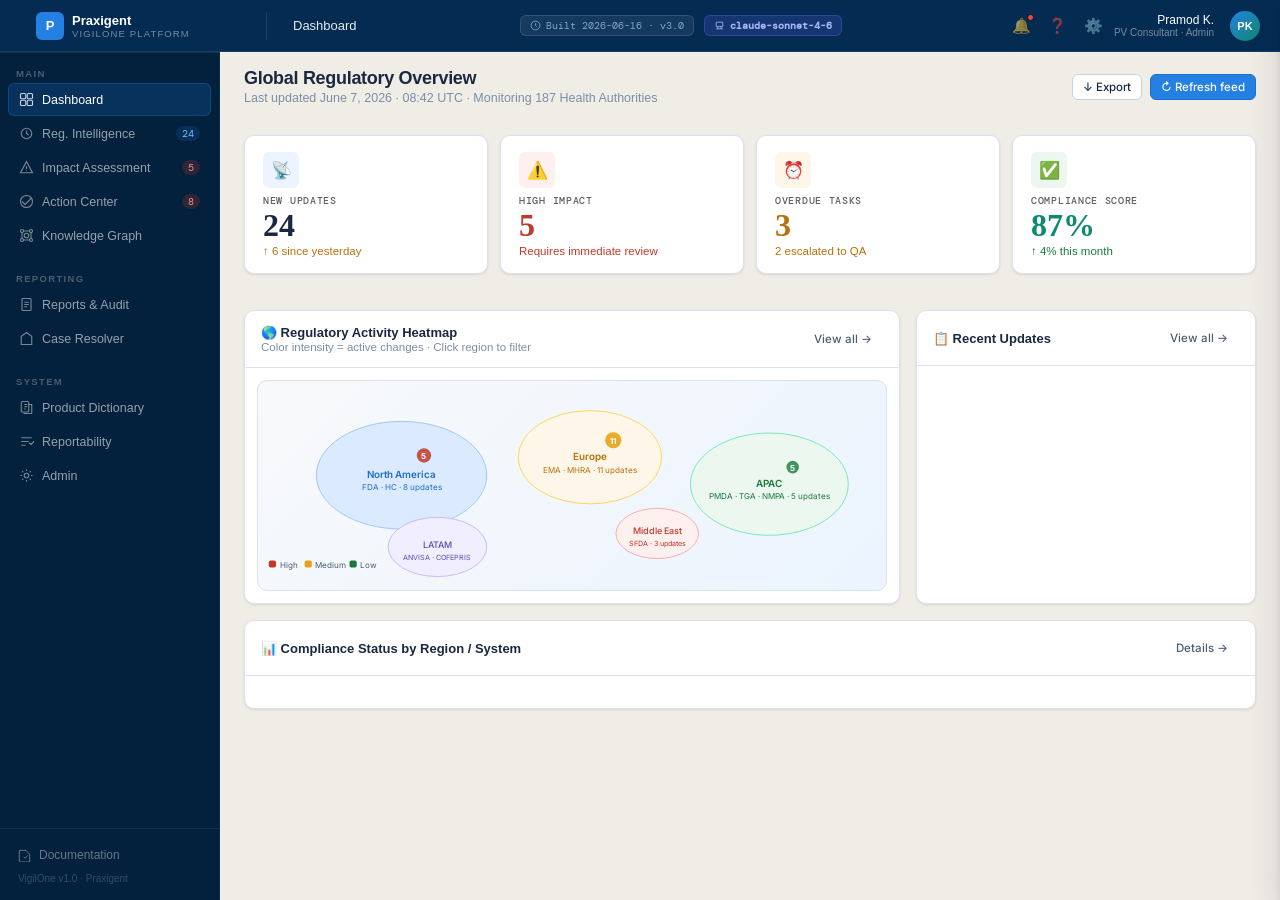
==== commit 1569c65e: "Add files via upload" ====
--- a/platform.html
+++ b/platform.html
@@ -3,7 +3,7 @@
 <head>
 <meta charset="UTF-8"/>
 <meta name="viewport" content="width=device-width,initial-scale=1.0"/>
-<title>Praxigent RegIntel Platform</title>
+<title>Praxigent VigilOne Platform</title>
 <link rel="preconnect" href="https://fonts.googleapis.com"/>
 <link href="https://fonts.googleapis.com/css2?family=Inter:wght@300;400;500;600&family=DM+Mono:wght@400;500&display=swap" rel="stylesheet"/>
 <style>
@@ -600,7 +600,7 @@
     <div class="topbar-logo-mark"><span>P</span></div>
     <div class="topbar-logo-text">
       <div class="brand">Praxigent</div>
-      <div class="product">RegIntel Platform</div>
+      <div class="product">VigilOne Platform</div>
     </div>
   </div>
   <div class="topbar-divider"></div>
@@ -691,7 +691,7 @@
       <svg width="13" height="13" viewBox="0 0 20 20" fill="none" stroke="currentColor" stroke-width="1.5"><path d="M9 12l2 2 4-4M7 2H3a1 1 0 00-1 1v16a1 1 0 001 1h14a1 1 0 001-1V8l-6-6H7z"/></svg>
       Documentation
     </div>
-    <div class="sidebar-footer-item" style="color:rgba(255,255,255,.2);font-size:10px;padding:4px 10px;">RegIntel v1.0 &middot; Praxigent</div>
+    <div class="sidebar-footer-item" style="color:rgba(255,255,255,.2);font-size:10px;padding:4px 10px;">VigilOne v1.0 &middot; Praxigent</div>
   </div>
 </div>
 
@@ -960,7 +960,7 @@
         <div class="form-panel">
           <div class="form-panel-hdr">
             <h2>AE Case Analysis</h2>
-            <p>Paste a narrative or fill fields — RegIntel resolves all global obligations</p>
+            <p>Paste a narrative or fill fields — VigilOne resolves all global obligations</p>
           </div>
           <div class="form-body">
 
@@ -1433,7 +1433,7 @@
     {title:'Update Argus EMA non-serious rule 90d→45d',system:'Argus Safety',owner:'PV Ops',priority:'P1',due:'08-06'},
     {title:'Register E2B R3 sender ID with FDA ESM',system:'FDA ESM',owner:'IT',priority:'P1',due:'10-01'},
     {title:'Update SOP-PV-004 §4.2 timeline reference',system:'QMS/SOP',owner:'Reg Affairs',priority:'P2',due:'08-01'},
-    {title:'Update RegIntel ROD — EMA non-serious tl90→45',system:'RegIntel ROD',owner:'Admin',priority:'P1',due:'09-04'},
+    {title:'Update VigilOne ROD — EMA non-serious tl90→45',system:'VigilOne ROD',owner:'Admin',priority:'P1',due:'09-04'},
   ],
   'In Progress':[
     {title:'Validate Argus EMA rule change in QA environment',system:'Argus QA',owner:'QA',priority:'P1',due:'08-20'},
@@ -1443,7 +1443,7 @@
     {title:'Change control pack CCR-EMA-001 — QA sign-off',system:'Change Control',owner:'QA Manager',priority:'P1',due:'08-01'},
   ],
   'Completed':[
-    {title:'Gap analysis — EMA GVP Module VI Rev 3',system:'RegIntel',owner:'Pramod K.',priority:'P1',due:'06-07'},
+    {title:'Gap analysis — EMA GVP Module VI Rev 3',system:'VigilOne',owner:'Pramod K.',priority:'P1',due:'06-07'},
     {title:'SUSAR definition review — VS-6766 IB v8',system:'ARISg',owner:'Medical',priority:'P2',due:'06-01'},
   ]
 };
@@ -1559,7 +1559,7 @@
     {label:'Oracle Argus Safety',pct:74,cls:'progress-amber'},
     {label:'EudraVigilance',pct:81,cls:'progress-green'},
     {label:'SOP / QMS',pct:69,cls:'progress-red'},
-    {label:'RegIntel ROD',pct:96,cls:'progress-green'},
+    {label:'VigilOne ROD',pct:96,cls:'progress-green'},
   ];
   var el = document.getElementById('dash-compliance-grid');
   if (!el) return;
@@ -1627,7 +1627,7 @@
   var card = document.getElementById('impact-detail-card');
   var body = document.getElementById('impact-detail-body');
   card.style.display = 'block';
-  var systems = ['Oracle Argus Safety','EudraVigilance EVWEB','RegIntel ROD','SOP / QMS'];
+  var systems = ['Oracle Argus Safety','EudraVigilance EVWEB','VigilOne ROD','SOP / QMS'];
   var processes = ['ICSR Reporting (non-serious)','Case Processing (EEA)','E2B Batch Submission','Periodic Reporting (PSUR)'];
   body.innerHTML =
     '<div style="display:grid;grid-template-columns:1fr 1fr 1fr;gap:20px;">' +
@@ -1754,7 +1754,7 @@
     {user:'Sarah M.',action:'Submitted task TASK-GAP-CHG-EMA-001-01 for review',time:'2026-06-07 07:52',icon:'&#128228;',bg:'var(--c-blue-lt)'},
     {user:'IT Admin',action:'Updated Argus Safety rule EMA_NONSER_POST_MKT (90d &rarr; pending)',time:'2026-06-06 16:44',icon:'&#9881;&#65039;',bg:'var(--c-amber-lt)'},
     {user:'QA Manager',action:'Electronic signature applied &mdash; Change Control CCR-CHG-EMA-001',time:'2026-06-06 14:20',icon:'&#128394;',bg:'var(--c-purple-lt)'},
-    {user:'RegIntel AI',action:'Generated 4 compliance tasks for CHG-20260607-EMA-001',time:'2026-06-06 09:05',icon:'&#129302;',bg:'var(--c-gray-50)'},
+    {user:'VigilOne AI',action:'Generated 4 compliance tasks for CHG-20260607-EMA-001',time:'2026-06-06 09:05',icon:'&#129302;',bg:'var(--c-gray-50)'},
   ];
   var auditEl = document.getElementById('audit-trail-body');
   if (auditEl) {
@@ -1869,7 +1869,7 @@
 
   var areasEl = document.getElementById('sp-areas-body');
   if (areasEl) {
-    ['PhV','Argus Safety','EudraVigilance','SOP-PV-004','RegIntel ROD'].forEach(function(a) {
+    ['PhV','Argus Safety','EudraVigilance','SOP-PV-004','VigilOne ROD'].forEach(function(a) {
       var sp = document.createElement('span');
       sp.className = 'chip chip-blue';
       sp.textContent = a;
@@ -1883,7 +1883,7 @@
       {txt:'Update Argus Safety rule EMA_NONSER_POST_MKT: 90d \u2192 45d',p:'P1'},
       {txt:'Reconfigure EudraVigilance E2B export profile batch window',p:'P1'},
       {txt:'Update SOP-PV-004 \u00a74.2 \u2014 timeline reference',p:'P2'},
-      {txt:'Update RegIntel ROD row for EMA non-serious',p:'P1'},
+      {txt:'Update VigilOne ROD row for EMA non-serious',p:'P1'},
     ];
     actionsEl.innerHTML = actions.map(function(a) {
       return '<div style="display:flex;align-items:center;gap:8px;padding:7px 10px;background:var(--c-gray-50);border-radius:var(--radius);border:1px solid var(--c-border);">' +
@@ -3713,7 +3713,7 @@
       <button class="tf-btn primary" onclick="exportCSV()">Export CSV</button>
       <button class="tf-btn" onclick="printResults()">Print / PDF</button>
       <button class="tf-btn" onclick="copyObligations()">Copy obligations</button>
-      <span style="margin-left:auto;font-size:11px;color:var(--muted);font-family:var(--mono);">Day 0: ${c.day0} · Generated: ${new Date().toISOString().slice(0,10)} · RegIntel v1.0</span>
+      <span style="margin-left:auto;font-size:11px;color:var(--muted);font-family:var(--mono);">Day 0: ${c.day0} · Generated: ${new Date().toISOString().slice(0,10)} · VigilOne v1.0</span>
     </div>
   </div>`;
 
@@ -4162,7 +4162,7 @@
   const csv=rows.map(r=>r.map(v=>'"'+String(v).replace(/"/g,'""')+'"').join(',')).join('\n');
   const a=document.createElement('a');
   a.href='data:text/csv;charset=utf-8,'+encodeURIComponent(csv);
-  a.download='regintel-obligations-'+c.product.replace(/[^a-z0-9]/gi,'_')+'.csv';
+  a.download='vigilone-obligations-'+c.product.replace(/[^a-z0-9]/gi,'_')+'.csv';
   a.click();
 }
 
@@ -4189,7 +4189,7 @@
 // PRODUCT DICTIONARY
 // ══════════════════════════════════════════════════════════════════
 
-var PD_STORE_KEY = 'regintel_product_dict_v1';
+var PD_STORE_KEY = 'vigilone_product_dict_v1';
 var pd_editing_id = null;
 
 function pdLoad() {
@@ -4331,7 +4331,7 @@
   var arr=pdLoad(); if(!arr.length){alert('No products to export.');return;}
   var cols=['inn','brand','code','type','atc','atcName','class','form','strength','route','regimen','company','devstatus','ind','nda','indication','markets','rsi','ccds','argus','notes'];
   var csv=cols.join(',')+'\n'+arr.map(function(p){return cols.map(function(c){return '"'+(p[c]||'').replace(/"/g,'""')+'"';}).join(',');}).join('\n');
-  var a=document.createElement('a'); a.href='data:text/csv;charset=utf-8,'+encodeURIComponent(csv); a.download='regintel_product_dict_'+new Date().toISOString().slice(0,10)+'.csv'; a.click();
+  var a=document.createElement('a'); a.href='data:text/csv;charset=utf-8,'+encodeURIComponent(csv); a.download='vigilone_product_dict_'+new Date().toISOString().slice(0,10)+'.csv'; a.click();
 }
 
 function initProductDict() {
@@ -4350,7 +4350,7 @@
   var ts = now.getFullYear()+'-'+pad(now.getMonth()+1)+'-'+pad(now.getDate())+
            ' '+pad(now.getHours())+':'+pad(now.getMinutes())+' local';
   var el = document.getElementById('build-ts');
-  if(el) el.textContent = 'Built 2026-06-13 · v2.4';
+  if(el) el.textContent = 'Built 2026-06-16 · v3.0';
 
   // Pre-render reports so it's ready when user navigates there
   renderReports();
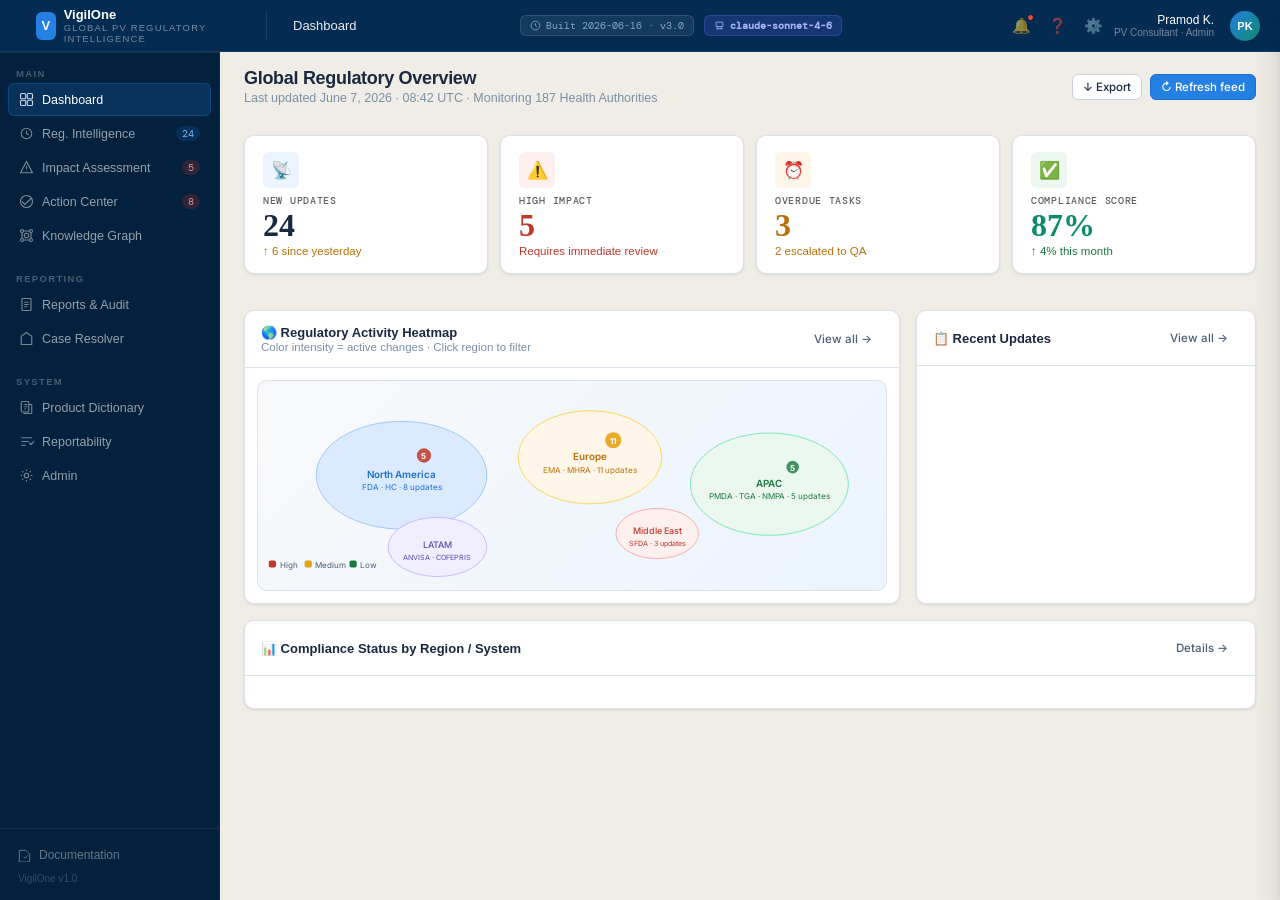
==== commit f3d3c4cb: "Add files via upload" ====
--- a/platform.html
+++ b/platform.html
@@ -3,7 +3,7 @@
 <head>
 <meta charset="UTF-8"/>
 <meta name="viewport" content="width=device-width,initial-scale=1.0"/>
-<title>Praxigent VigilOne Platform</title>
+<title>VigilOne Platform</title>
 <link rel="preconnect" href="https://fonts.googleapis.com"/>
 <link href="https://fonts.googleapis.com/css2?family=Inter:wght@300;400;500;600&family=DM+Mono:wght@400;500&display=swap" rel="stylesheet"/>
 <style>
@@ -597,10 +597,10 @@
 <!-- TOPBAR -->
 <div class="topbar">
   <div class="topbar-logo">
-    <div class="topbar-logo-mark"><span>P</span></div>
+    <div class="topbar-logo-mark"><span>V</span></div>
     <div class="topbar-logo-text">
-      <div class="brand">Praxigent</div>
-      <div class="product">VigilOne Platform</div>
+      <div class="brand">VigilOne</div>
+      <div class="product">Global PV Regulatory Intelligence</div>
     </div>
   </div>
   <div class="topbar-divider"></div>
@@ -691,7 +691,7 @@
       <svg width="13" height="13" viewBox="0 0 20 20" fill="none" stroke="currentColor" stroke-width="1.5"><path d="M9 12l2 2 4-4M7 2H3a1 1 0 00-1 1v16a1 1 0 001 1h14a1 1 0 001-1V8l-6-6H7z"/></svg>
       Documentation
     </div>
-    <div class="sidebar-footer-item" style="color:rgba(255,255,255,.2);font-size:10px;padding:4px 10px;">VigilOne v1.0 &middot; Praxigent</div>
+    <div class="sidebar-footer-item" style="color:rgba(255,255,255,.2);font-size:10px;padding:4px 10px;">VigilOne v1.0</div>
   </div>
 </div>
 
@@ -1773,7 +1773,7 @@
 // ══════════════════════════════════════════
 function renderAdmin() {
   var users = [
-    {name:'Pramod Kumar',email:'pramod@praxigent.com',role:'Admin / PV Consultant',status:'Active',last:'Today 08:31'},
+    {name:'Pramod Kumar',email:'pramod@vigilone.com',role:'Admin / PV Consultant',status:'Active',last:'Today 08:31'},
     {name:'Sarah Mitchell',email:'sarah.m@verastem.com',role:'PV Operations',status:'Active',last:'Today 07:52'},
     {name:'IT Admin',email:'it@verastem.com',role:'Systems Administrator',status:'Active',last:'Yesterday'},
     {name:'QA Manager',email:'qa@verastem.com',role:'QA Reviewer',status:'Active',last:'Jun 6'},
